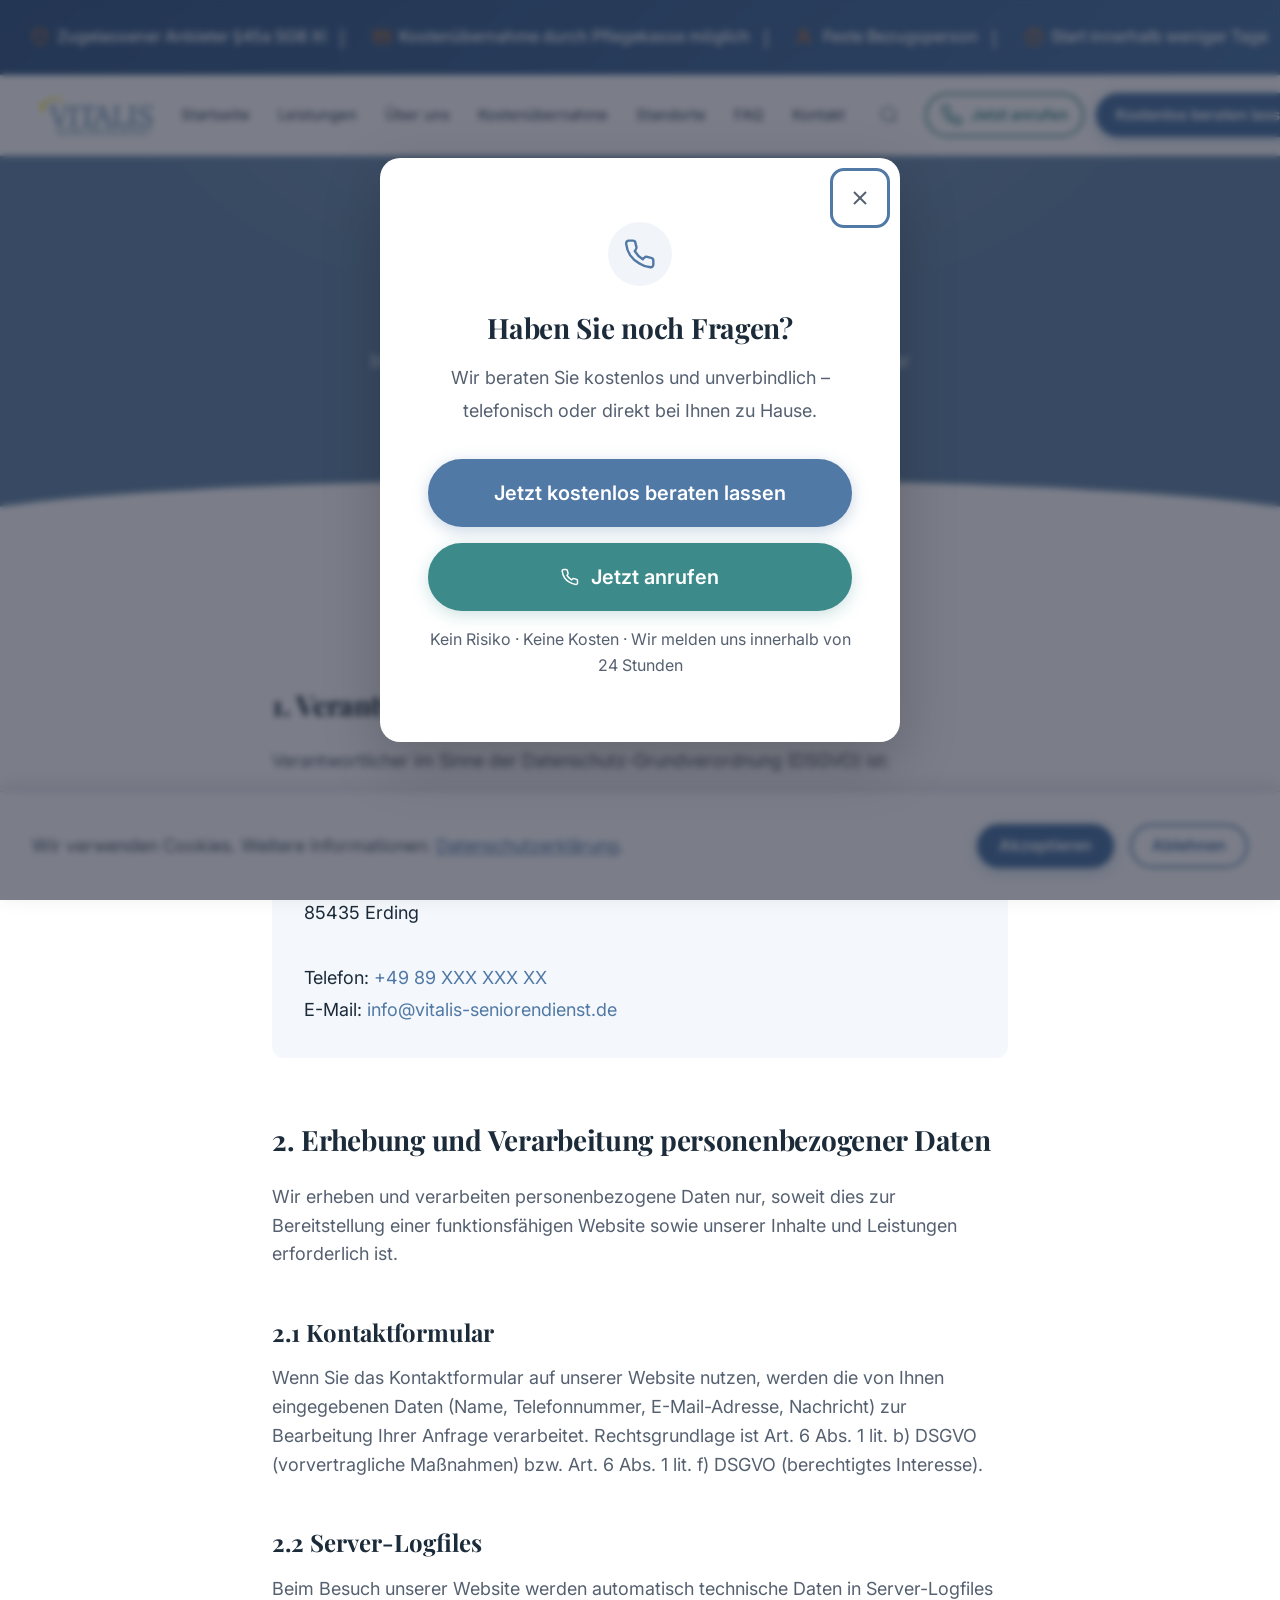
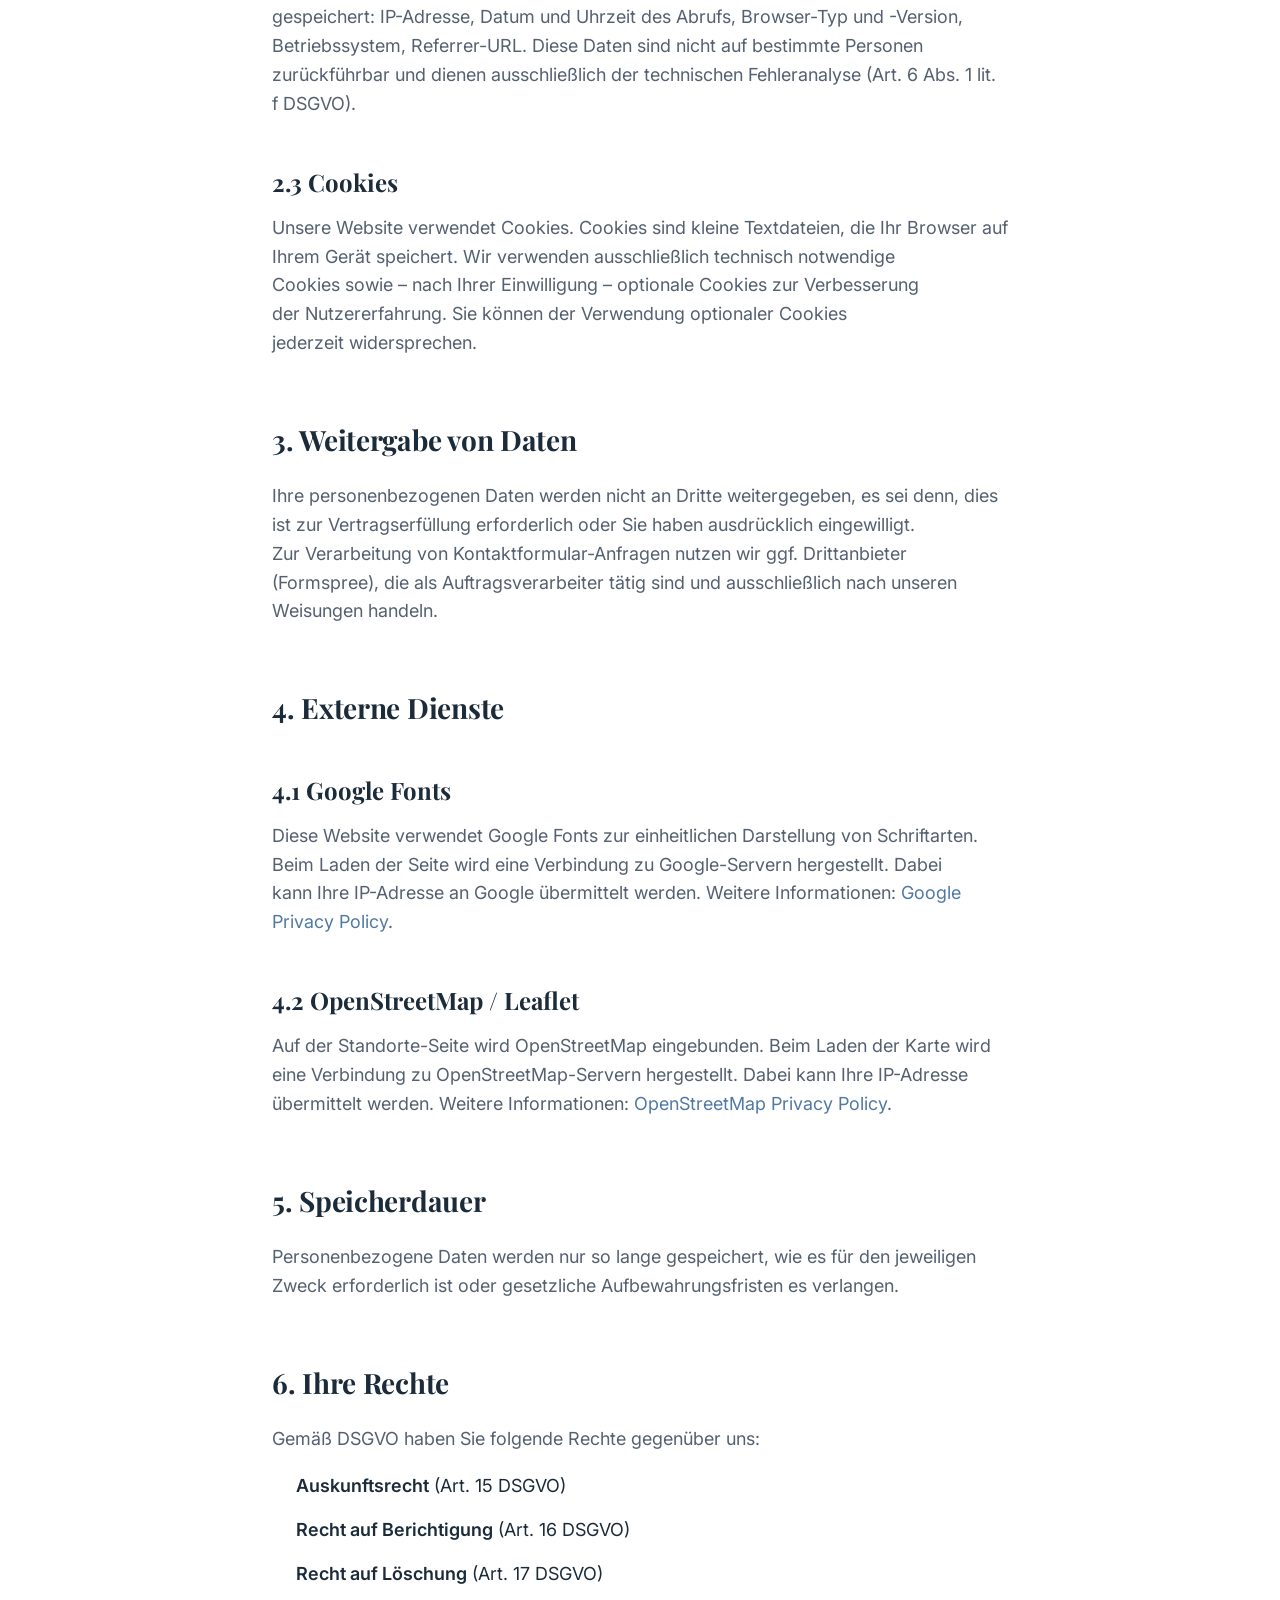
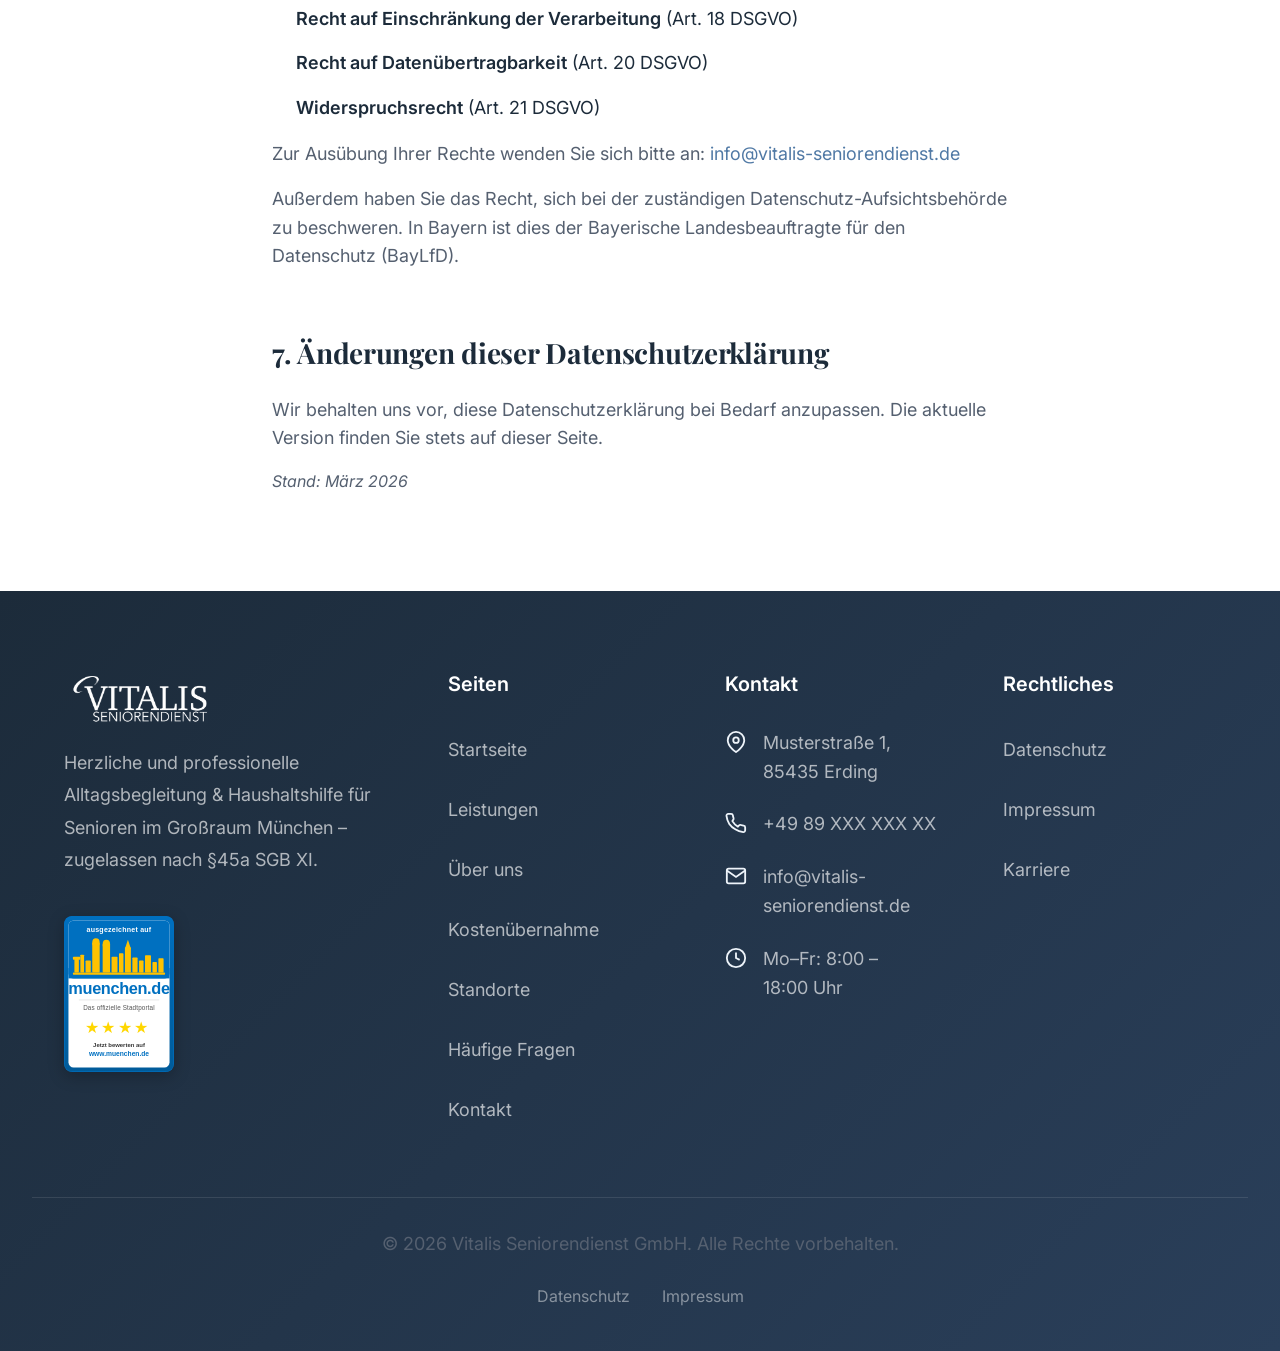
==== datenschutz.html @ e8773942 "Footer: muenchen.de Badge durch offizielles Design-Badge (SVG) ersetzt Co-Authored-By: Claude Sonnet" ====
<!DOCTYPE html>
<html lang="de">
<head>
  <meta charset="UTF-8" />
  <meta name="viewport" content="width=device-width, initial-scale=1.0" />
  <title>Datenschutzerklärung | Vitalis Seniorendienst GmbH</title>
  <meta name="description" content="Datenschutzerklärung der Vitalis Seniorendienst GmbH – Informationen zur Verarbeitung Ihrer personenbezogenen Daten gemäß DSGVO." />
  <meta name="robots" content="noindex, follow" />
  <link rel="preconnect" href="https://fonts.googleapis.com" />
  <link rel="preconnect" href="https://fonts.gstatic.com" crossorigin />
  <link href="https://fonts.googleapis.com/css2?family=Inter:wght@400;500;600;700&family=Playfair+Display:wght@600;700&display=swap" rel="stylesheet" />
  <link rel="stylesheet" href="css/main.css" />
  <link rel="stylesheet" href="css/components.css" />
  <link rel="stylesheet" href="css/responsive.css" />
</head>
<body>

<a href="#main-content" class="skip-link">Zum Inhalt springen</a>

<header class="site-header">
  <div class="trust-bar">
    <div class="trust-bar__inner container">
      <span class="trust-bar__item"><svg width="15" height="15" viewBox="0 0 24 24" fill="none" stroke="currentColor" stroke-width="2.5" aria-hidden="true"><path d="M12 22s8-4 8-10V5l-8-3-8 3v7c0 6 8 10 8 10z"/></svg> Zugelassener Anbieter §45a SGB XI</span>
      <span class="trust-bar__divider" aria-hidden="true">|</span>
      <span class="trust-bar__item"><svg width="15" height="15" viewBox="0 0 24 24" fill="none" stroke="currentColor" stroke-width="2.5" aria-hidden="true"><rect x="2" y="5" width="20" height="14" rx="2"/><line x1="2" y1="10" x2="22" y2="10"/></svg> Kostenübernahme durch Pflegekasse möglich</span>
      <span class="trust-bar__divider" aria-hidden="true">|</span>
      <span class="trust-bar__item"><svg width="15" height="15" viewBox="0 0 24 24" fill="none" stroke="currentColor" stroke-width="2.5" aria-hidden="true"><path d="M17 21v-2a4 4 0 0 0-4-4H5a4 4 0 0 0-4 4v2"/><circle cx="9" cy="7" r="4"/></svg> Feste Bezugsperson</span>
      <span class="trust-bar__divider" aria-hidden="true">|</span>
      <span class="trust-bar__item"><svg width="15" height="15" viewBox="0 0 24 24" fill="none" stroke="currentColor" stroke-width="2.5" aria-hidden="true"><circle cx="12" cy="12" r="10"/><polyline points="12 6 12 12 16 14"/></svg> Start innerhalb weniger Tage</span>
    </div>
  </div>
  <nav class="nav" role="navigation" aria-label="Hauptnavigation">
    <div class="nav__inner container">
      <a href="index.html" class="nav__logo" aria-label="Vitalis Seniorendienst – Startseite">
        <img src="images/vitalis-logo.avif" alt="Vitalis Seniorendienst" class="nav__logo-img" width="160" height="48" loading="eager">
      </a>
      <button class="nav__hamburger" aria-label="Menü öffnen" aria-expanded="false" aria-controls="nav-menu"><span></span><span></span><span></span></button>
      <ul class="nav__links" id="nav-menu" role="list">
        <li><a href="index.html" class="nav__link">Startseite</a></li>
        <li><a href="leistungen.html" class="nav__link">Leistungen</a></li>
        <li><a href="ueber-uns.html" class="nav__link">Über uns</a></li>
        <li><a href="kostenuebernahme.html" class="nav__link">Kostenübernahme</a></li>
        <li><a href="standorte.html" class="nav__link">Standorte</a></li>
        <li><a href="faq.html" class="nav__link">FAQ</a></li>
        <li><a href="kontakt.html" class="nav__link">Kontakt</a></li>
      </ul>
      <button class="nav__search-btn" id="searchOpen" aria-label="Suche öffnen" type="button">
        <svg width="20" height="20" viewBox="0 0 24 24" fill="none" stroke="currentColor" stroke-width="2" aria-hidden="true"><circle cx="11" cy="11" r="8"/><line x1="21" y1="21" x2="16.65" y2="16.65"/></svg>
      </button>
      <div class="nav__search-wrap" id="navSearchWrap">
        <div class="nav__search-bar">
          <svg width="18" height="18" viewBox="0 0 24 24" fill="none" stroke="currentColor" stroke-width="2" aria-hidden="true"><circle cx="11" cy="11" r="8"/><line x1="21" y1="21" x2="16.65" y2="16.65"/></svg>
          <input type="search" id="searchInput" class="nav__search-input" placeholder="Seite suchen…" autocomplete="off" spellcheck="false" aria-label="Suche" />
          <button class="nav__search-close" id="searchClose" aria-label="Suche schließen" type="button"><svg width="14" height="14" viewBox="0 0 24 24" fill="none" stroke="currentColor" stroke-width="2.5"><line x1="18" y1="6" x2="6" y2="18"/><line x1="6" y1="6" x2="18" y2="18"/></svg></button>
        </div>
        <div class="nav__search-dropdown" id="searchDropdown">
          <ul id="searchResults" class="nav__search-results" role="listbox"></ul>
          <p id="searchEmpty" class="nav__search-empty" hidden>Keine Ergebnisse gefunden.</p>
        </div>
      </div>
      <div class="nav__actions">
        <a href="tel:+4989XXXXXXXX" class="nav__phone"><svg width="18" height="18" viewBox="0 0 24 24" fill="none" stroke="currentColor" stroke-width="2" aria-hidden="true"><path d="M22 16.92v3a2 2 0 0 1-2.18 2 19.79 19.79 0 0 1-8.63-3.07A19.5 19.5 0 0 1 4.69 13a19.79 19.79 0 0 1-3.07-8.67A2 2 0 0 1 3.6 2h3a2 2 0 0 1 2 1.72c.127.96.361 1.903.7 2.81a2 2 0 0 1-.45 2.11L8.09 9.91a16 16 0 0 0 6 6l1.27-1.27a2 2 0 0 1 2.11-.45c.907.339 1.85.573 2.81.7A2 2 0 0 1 22 16.92z"/></svg> Jetzt anrufen</a>
        <a href="kontakt.html" class="btn btn-primary btn-nav">Kostenlos beraten lassen</a>
      </div>
    </div>
  </nav>
  <div class="nav-overlay" aria-hidden="true"></div>
</header>

<main id="main-content">
  <section class="page-header page-header--legal">
    <div class="container">
      <nav class="page-header__breadcrumb" aria-label="Brotkrumennavigation">
        <a href="index.html">Startseite</a> / Datenschutz
      </nav>
      <h1 class="page-header__title">Datenschutzerklärung</h1>
      <p>Informationen gemäß Art. 13 DSGVO zur Verarbeitung Ihrer personenbezogenen Daten.</p>
    </div>
  </section>

  <section class="section bg-white">
    <div class="container" style="max-width: 800px;">

      <div style="line-height: 1.8; font-size: var(--fs-base); color: var(--color-text);">

        <h2 style="font-size: var(--fs-2xl); margin: var(--spacing-3xl) 0 var(--spacing-lg);">1. Verantwortlicher</h2>
        <p>Verantwortlicher im Sinne der Datenschutz-Grundverordnung (DSGVO) ist:</p>
        <address style="font-style:normal; margin: var(--spacing-lg) 0; padding: var(--spacing-xl); background: var(--color-bg-light); border-radius: var(--radius-md);">
          <strong>Vitalis Seniorendienst GmbH</strong><br />
          Musterstraße 1<br />
          85435 Erding<br /><br />
          Telefon: <a href="tel:+4989XXXXXXXX">+49 89 XXX XXX XX</a><br />
          E-Mail: <a href="mailto:info@vitalis-seniorendienst.de">info@vitalis-seniorendienst.de</a>
        </address>

        <h2 style="font-size: var(--fs-2xl); margin: var(--spacing-3xl) 0 var(--spacing-lg);">2. Erhebung und Verarbeitung personenbezogener Daten</h2>
        <p>Wir erheben und verarbeiten personenbezogene Daten nur, soweit dies zur Bereitstellung einer funktionsfähigen Website sowie unserer Inhalte und Leistungen erforderlich ist.</p>

        <h3 style="font-size: var(--fs-xl); margin: var(--spacing-2xl) 0 var(--spacing-md);">2.1 Kontaktformular</h3>
        <p>Wenn Sie das Kontaktformular auf unserer Website nutzen, werden die von Ihnen eingegebenen Daten (Name, Telefonnummer, E-Mail-Adresse, Nachricht) zur Bearbeitung Ihrer Anfrage verarbeitet. Rechtsgrundlage ist Art. 6 Abs. 1 lit. b) DSGVO (vorvertragliche Maßnahmen) bzw. Art. 6 Abs. 1 lit. f) DSGVO (berechtigtes Interesse).</p>

        <h3 style="font-size: var(--fs-xl); margin: var(--spacing-2xl) 0 var(--spacing-md);">2.2 Server-Logfiles</h3>
        <p>Beim Besuch unserer Website werden automatisch technische Daten in Server-Logfiles gespeichert: IP-Adresse, Datum und Uhrzeit des Abrufs, Browser-Typ und -Version, Betriebssystem, Referrer-URL. Diese Daten sind nicht auf bestimmte Personen zurückführbar und dienen ausschließlich der technischen Fehleranalyse (Art. 6 Abs. 1 lit. f DSGVO).</p>

        <h3 style="font-size: var(--fs-xl); margin: var(--spacing-2xl) 0 var(--spacing-md);">2.3 Cookies</h3>
        <p>Unsere Website verwendet Cookies. Cookies sind kleine Textdateien, die Ihr Browser auf Ihrem Gerät speichert. Wir verwenden ausschließlich technisch notwendige Cookies sowie – nach Ihrer Einwilligung – optionale Cookies zur Verbesserung der Nutzererfahrung. Sie können der Verwendung optionaler Cookies jederzeit widersprechen.</p>

        <h2 style="font-size: var(--fs-2xl); margin: var(--spacing-3xl) 0 var(--spacing-lg);">3. Weitergabe von Daten</h2>
        <p>Ihre personenbezogenen Daten werden nicht an Dritte weitergegeben, es sei denn, dies ist zur Vertragserfüllung erforderlich oder Sie haben ausdrücklich eingewilligt. Zur Verarbeitung von Kontaktformular-Anfragen nutzen wir ggf. Drittanbieter (Formspree), die als Auftragsverarbeiter tätig sind und ausschließlich nach unseren Weisungen handeln.</p>

        <h2 style="font-size: var(--fs-2xl); margin: var(--spacing-3xl) 0 var(--spacing-lg);">4. Externe Dienste</h2>

        <h3 style="font-size: var(--fs-xl); margin: var(--spacing-2xl) 0 var(--spacing-md);">4.1 Google Fonts</h3>
        <p>Diese Website verwendet Google Fonts zur einheitlichen Darstellung von Schriftarten. Beim Laden der Seite wird eine Verbindung zu Google-Servern hergestellt. Dabei kann Ihre IP-Adresse an Google übermittelt werden. Weitere Informationen: <a href="https://policies.google.com/privacy" target="_blank" rel="noopener noreferrer">Google Privacy Policy</a>.</p>

        <h3 style="font-size: var(--fs-xl); margin: var(--spacing-2xl) 0 var(--spacing-md);">4.2 OpenStreetMap / Leaflet</h3>
        <p>Auf der Standorte-Seite wird OpenStreetMap eingebunden. Beim Laden der Karte wird eine Verbindung zu OpenStreetMap-Servern hergestellt. Dabei kann Ihre IP-Adresse übermittelt werden. Weitere Informationen: <a href="https://wiki.osmfoundation.org/wiki/Privacy_Policy" target="_blank" rel="noopener noreferrer">OpenStreetMap Privacy Policy</a>.</p>

        <h2 style="font-size: var(--fs-2xl); margin: var(--spacing-3xl) 0 var(--spacing-lg);">5. Speicherdauer</h2>
        <p>Personenbezogene Daten werden nur so lange gespeichert, wie es für den jeweiligen Zweck erforderlich ist oder gesetzliche Aufbewahrungsfristen es verlangen.</p>

        <h2 style="font-size: var(--fs-2xl); margin: var(--spacing-3xl) 0 var(--spacing-lg);">6. Ihre Rechte</h2>
        <p>Gemäß DSGVO haben Sie folgende Rechte gegenüber uns:</p>
        <ul style="padding-left: 1.5rem; margin: var(--spacing-md) 0;">
          <li style="margin-bottom: 0.75rem;"><strong>Auskunftsrecht</strong> (Art. 15 DSGVO)</li>
          <li style="margin-bottom: 0.75rem;"><strong>Recht auf Berichtigung</strong> (Art. 16 DSGVO)</li>
          <li style="margin-bottom: 0.75rem;"><strong>Recht auf Löschung</strong> (Art. 17 DSGVO)</li>
          <li style="margin-bottom: 0.75rem;"><strong>Recht auf Einschränkung der Verarbeitung</strong> (Art. 18 DSGVO)</li>
          <li style="margin-bottom: 0.75rem;"><strong>Recht auf Datenübertragbarkeit</strong> (Art. 20 DSGVO)</li>
          <li style="margin-bottom: 0.75rem;"><strong>Widerspruchsrecht</strong> (Art. 21 DSGVO)</li>
        </ul>
        <p>Zur Ausübung Ihrer Rechte wenden Sie sich bitte an: <a href="mailto:info@vitalis-seniorendienst.de">info@vitalis-seniorendienst.de</a></p>
        <p style="margin-top: var(--spacing-md);">Außerdem haben Sie das Recht, sich bei der zuständigen Datenschutz-Aufsichtsbehörde zu beschweren. In Bayern ist dies der Bayerische Landesbeauftragte für den Datenschutz (BayLfD).</p>

        <h2 style="font-size: var(--fs-2xl); margin: var(--spacing-3xl) 0 var(--spacing-lg);">7. Änderungen dieser Datenschutzerklärung</h2>
        <p>Wir behalten uns vor, diese Datenschutzerklärung bei Bedarf anzupassen. Die aktuelle Version finden Sie stets auf dieser Seite.</p>
        <p style="margin-top: var(--spacing-md); color: var(--color-text-muted); font-size: var(--fs-sm);"><em>Stand: März 2026</em></p>

      </div>

    </div>
  </section>
</main>

<footer class="footer">
  <div class="container">
    <div class="footer__grid">
      <div class="footer__brand">
        <a href="index.html" class="footer__logo" aria-label="Vitalis Seniorendienst – Startseite"><img src="images/vitalis-logo.avif" alt="Vitalis Seniorendienst" class="footer__logo-img" width="140" height="42" loading="lazy"></a>
        <p class="footer__brand-text">Herzliche und professionelle Alltagsbegleitung &amp; Haushaltshilfe für Senioren im Großraum München – zugelassen nach §45a SGB XI.</p>
        <a href="https://branchenbuch.portal.muenchen.de/mhp/1379552/#bewertungen" target="_blank" rel="noopener" class="footer__muenchen-badge" aria-label="Ausgezeichnet auf muenchen.de – Das offizielle Stadtportal">
          <img src="images/muenchen-badge.svg" alt="Ausgezeichnet auf muenchen.de – Das offizielle Stadtportal" class="footer__muenchen-badge-img" width="120" height="171" loading="lazy">
        </a>
      </div>
      <div>
        <h3 class="footer__heading">Seiten</h3>
        <ul class="footer__links"><li><a href="index.html" class="footer__link">Startseite</a></li><li><a href="leistungen.html" class="footer__link">Leistungen</a></li><li><a href="ueber-uns.html" class="footer__link">Über uns</a></li><li><a href="kostenuebernahme.html" class="footer__link">Kostenübernahme</a></li><li><a href="standorte.html" class="footer__link">Standorte</a></li><li><a href="faq.html" class="footer__link">Häufige Fragen</a></li><li><a href="kontakt.html" class="footer__link">Kontakt</a></li></ul>
      </div>
      <div>
        <h3 class="footer__heading">Kontakt</h3>
        <address style="font-style:normal;"><p class="footer__contact-item"><svg width="16" height="16" viewBox="0 0 24 24" fill="none" stroke="currentColor" stroke-width="2" aria-hidden="true"><path d="M21 10c0 7-9 13-9 13s-9-6-9-13a9 9 0 0 1 18 0z"/><circle cx="12" cy="10" r="3"/></svg> Musterstraße 1, 85435 Erding</p><p class="footer__contact-item"><svg width="16" height="16" viewBox="0 0 24 24" fill="none" stroke="currentColor" stroke-width="2" aria-hidden="true"><path d="M22 16.92v3a2 2 0 0 1-2.18 2 19.79 19.79 0 0 1-8.63-3.07A19.5 19.5 0 0 1 4.69 13a19.79 19.79 0 0 1-3.07-8.67A2 2 0 0 1 3.6 2h3a2 2 0 0 1 2 1.72c.127.96.361 1.903.7 2.81a2 2 0 0 1-.45 2.11L8.09 9.91a16 16 0 0 0 6 6l1.27-1.27a2 2 0 0 1 2.11-.45c.907.339 1.85.573 2.81.7A2 2 0 0 1 22 16.92z"/></svg> <a href="tel:+4989XXXXXXXX">+49 89 XXX XXX XX</a></p><p class="footer__contact-item"><svg width="16" height="16" viewBox="0 0 24 24" fill="none" stroke="currentColor" stroke-width="2" aria-hidden="true"><path d="M4 4h16c1.1 0 2 .9 2 2v12c0 1.1-.9 2-2 2H4c-1.1 0-2-.9-2-2V6c0-1.1.9-2 2-2z"/><polyline points="22,6 12,13 2,6"/></svg> <a href="mailto:info@vitalis-seniorendienst.de">info@vitalis-seniorendienst.de</a></p><p class="footer__contact-item"><svg width="16" height="16" viewBox="0 0 24 24" fill="none" stroke="currentColor" stroke-width="2" aria-hidden="true"><circle cx="12" cy="12" r="10"/><polyline points="12 6 12 12 16 14"/></svg> Mo–Fr: 8:00 – 18:00 Uhr</p></address>
      </div>
      <div>
        <h3 class="footer__heading">Rechtliches</h3>
        <ul class="footer__links"><li><a href="datenschutz.html" class="footer__link">Datenschutz</a></li><li><a href="impressum.html" class="footer__link">Impressum</a></li><li><a href="karriere.html" class="footer__link">Karriere</a></li></ul>
      </div>
    </div>
    <div class="footer__bottom"><div class="footer__bottom-inner"><p>&copy; <span id="year"></span> Vitalis Seniorendienst GmbH. Alle Rechte vorbehalten.</p><div class="footer__bottom-links"><a href="datenschutz.html">Datenschutz</a><a href="impressum.html">Impressum</a></div></div></div>
  </div>
</footer>

<div id="cookie-banner" class="cookie-banner" role="dialog" aria-label="Cookie-Hinweis">
  <div class="cookie-banner__inner">
    <p class="cookie-banner__text">Wir verwenden Cookies. Weitere Informationen: <a href="datenschutz.html">Datenschutzerklärung</a>.</p>
    <div class="cookie-banner__actions">
      <button id="cookie-accept" class="btn btn-primary btn-sm">Akzeptieren</button>
      <button id="cookie-decline" class="btn btn-secondary btn-sm">Ablehnen</button>
    </div>
  </div>
</div>

<a href="tel:+4989XXXXXXXX" class="floating-phone-btn" aria-label="Jetzt anrufen"><svg width="26" height="26" viewBox="0 0 24 24" fill="none" stroke="currentColor" stroke-width="2" aria-hidden="true"><path d="M22 16.92v3a2 2 0 0 1-2.18 2 19.79 19.79 0 0 1-8.63-3.07A19.5 19.5 0 0 1 4.69 13a19.79 19.79 0 0 1-3.07-8.67A2 2 0 0 1 3.6 2h3a2 2 0 0 1 2 1.72c.127.96.361 1.903.7 2.81a2 2 0 0 1-.45 2.11L8.09 9.91a16 16 0 0 0 6 6l1.27-1.27a2 2 0 0 1 2.11-.45c.907.339 1.85.573 2.81.7A2 2 0 0 1 22 16.92z"/></svg></a>


<!-- ══ ENGAGEMENT BANNER ════════════════════════════════ -->
<div id="engagement-banner" class="engagement-banner" role="dialog" aria-modal="true" aria-label="Beratungsangebot" aria-hidden="true">
  <div class="engagement-banner__overlay" aria-hidden="true"></div>
  <div class="engagement-banner__box">
    <button class="engagement-banner__close" aria-label="Schließen" onclick="closeEngagementBanner()">
      <svg width="24" height="24" viewBox="0 0 24 24" fill="none" stroke="currentColor" stroke-width="2" aria-hidden="true"><line x1="18" y1="6" x2="6" y2="18"/><line x1="6" y1="6" x2="18" y2="18"/></svg>
    </button>
    <div class="engagement-banner__icon" aria-hidden="true">
      <svg width="32" height="32" viewBox="0 0 24 24" fill="none" stroke="currentColor" stroke-width="1.8"><path d="M22 16.92v3a2 2 0 0 1-2.18 2 19.79 19.79 0 0 1-8.63-3.07A19.5 19.5 0 0 1 4.69 13a19.79 19.79 0 0 1-3.07-8.67A2 2 0 0 1 3.6 2h3a2 2 0 0 1 2 1.72c.127.96.361 1.903.7 2.81a2 2 0 0 1-.45 2.11L8.09 9.91a16 16 0 0 0 6 6l1.27-1.27a2 2 0 0 1 2.11-.45c.907.339 1.85.573 2.81.7A2 2 0 0 1 22 16.92z"/></svg>
    </div>
    <h2 class="engagement-banner__title">Haben Sie noch Fragen?</h2>
    <p class="engagement-banner__text">Wir beraten Sie kostenlos und unverbindlich – telefonisch oder direkt bei Ihnen zu Hause.</p>
    <div class="engagement-banner__actions">
      <a href="kontakt.html" class="btn btn-primary btn-lg">Jetzt kostenlos beraten lassen</a>
      <a href="tel:+4989XXXXXXXX" class="btn btn-phone btn-lg"><svg width="18" height="18" viewBox="0 0 24 24" fill="none" stroke="currentColor" stroke-width="2" aria-hidden="true"><path d="M22 16.92v3a2 2 0 0 1-2.18 2 19.79 19.79 0 0 1-8.63-3.07A19.5 19.5 0 0 1 4.69 13a19.79 19.79 0 0 1-3.07-8.67A2 2 0 0 1 3.6 2h3a2 2 0 0 1 2 1.72c.127.96.361 1.903.7 2.81a2 2 0 0 1-.45 2.11L8.09 9.91a16 16 0 0 0 6 6l1.27-1.27a2 2 0 0 1 2.11-.45c.907.339 1.85.573 2.81.7A2 2 0 0 1 22 16.92z"/></svg> Jetzt anrufen</a>
    </div>
    <p class="engagement-banner__note">Kein Risiko · Keine Kosten · Wir melden uns innerhalb von 24 Stunden</p>
  </div>
</div>

<script>document.getElementById('year').textContent = new Date().getFullYear();</script>
<script src="js/main.js"></script>
<script src="js/animations.js"></script>
</body>
</html>
---- css/main.css ----
/* ========================================
   VITALIS SENIORENDIENST - MAIN CSS
   Design System, Reset, Typografie, Layout
   ======================================== */

/* --- CSS Custom Properties --- */
:root {
  --color-primary: #5079A5;
  --color-primary-dark: #3D6089;
  --color-primary-darker: #2A4163;
  --color-primary-light: #EEF4FA;
  --color-primary-bg: rgba(80, 121, 165, 0.08);
  --color-secondary: #3D8A8A;
  --color-secondary-dark: #2E6B6B;
  --color-secondary-light: #5AABAB;
  --color-secondary-bg: rgba(61, 138, 138, 0.08);
  --color-bg-light: #F4F7FB;
  --color-bg-white: #ffffff;
  --color-bg-cream: #F5F1EB;
  --color-bg-warm: #FAF8F5;
  --color-bg-section: #F4F7FB;
  --color-text: #1C2B3A;
  --color-text-muted: #556070;
  --color-text-light: #7A8A9A;
  --color-white: #ffffff;
  --color-amber: #C97B3A;
  --color-amber-dark: #A85E1F;
  --color-accent: #C97B3A;
  --color-accent-dark: #A85E1F;
  --color-danger: #d4534a;
  --color-success: #2E7D5E;
  --color-border: #CDD8E8;
  --color-border-dark: #B0C0D4;

  --font-body: 'Inter', -apple-system, BlinkMacSystemFont, 'Segoe UI', Roboto, sans-serif;
  --font-heading: 'Playfair Display', Georgia, 'Times New Roman', serif;

  --fs-xs: 0.875rem;
  --fs-sm: 1rem;
  --fs-base: 1.125rem;
  --fs-lg: 1.25rem;
  --fs-xl: 1.5rem;
  --fs-2xl: 1.75rem;
  --fs-3xl: 2rem;
  --fs-4xl: 2.5rem;
  --fs-5xl: 3rem;
  --fs-hero: 3.5rem;

  --fw-regular: 400;
  --fw-medium: 500;
  --fw-semibold: 600;
  --fw-bold: 700;

  --lh-tight: 1.3;
  --lh-normal: 1.6;
  --lh-relaxed: 1.8;

  --spacing-xs: 0.5rem;
  --spacing-sm: 0.75rem;
  --spacing-md: 1rem;
  --spacing-lg: 1.5rem;
  --spacing-xl: 2rem;
  --spacing-2xl: 3rem;
  --spacing-3xl: 4rem;
  --spacing-4xl: 5rem;
  --spacing-5xl: 6rem;
  --spacing-section: 6rem;

  --radius-sm: 8px;
  --radius-md: 12px;
  --radius-lg: 16px;
  --radius-xl: 20px;
  --radius-pill: 50px;
  --radius-circle: 50%;

  --shadow-sm: 0 1px 3px rgba(45, 41, 38, 0.05), 0 1px 2px rgba(45, 41, 38, 0.03);
  --shadow-md: 0 4px 12px rgba(45, 41, 38, 0.06), 0 2px 4px rgba(45, 41, 38, 0.03);
  --shadow-lg: 0 8px 30px rgba(45, 41, 38, 0.07), 0 4px 8px rgba(45, 41, 38, 0.03);
  --shadow-xl: 0 16px 48px rgba(45, 41, 38, 0.09), 0 8px 16px rgba(45, 41, 38, 0.04);
  --shadow-primary: 0 4px 16px rgba(80, 121, 165, 0.3);
  --shadow-secondary: 0 4px 16px rgba(61, 138, 138, 0.25);
  --shadow-warm: 0 4px 20px rgba(244, 162, 97, 0.15);

  --transition-fast: 0.15s ease;
  --transition-base: 0.3s ease;
  --transition-slow: 0.5s ease;

  --container-max: 1280px;
  --container-narrow: 960px;
  --container-wide: 1440px;
  --container-padding: 1.5rem;

  --nav-height: 80px;
  --trust-bar-height: 48px;

  --z-base: 1;
  --z-dropdown: 10;
  --z-sticky: 20;
  --z-overlay: 30;
  --z-nav: 40;
  --z-mobile-menu: 50;
  --z-modal: 60;
  --z-cookie: 70;
  --z-skip: 100;
}

/* --- CSS Reset / Normalize --- */
*,
*::before,
*::after {
  margin: 0;
  padding: 0;
  box-sizing: border-box;
}

html {
  font-size: 100%;
  scroll-behavior: smooth;
  -webkit-text-size-adjust: 100%;
  text-size-adjust: 100%;
  scroll-padding-top: calc(var(--nav-height) + var(--trust-bar-height) + 1rem);
}

body {
  font-family: var(--font-body);
  font-size: var(--fs-base);
  font-weight: var(--fw-regular);
  line-height: var(--lh-normal);
  color: var(--color-text);
  background-color: var(--color-bg-white);
  -webkit-font-smoothing: antialiased;
  -moz-osx-font-smoothing: grayscale;
  overflow-x: hidden;
  min-height: 100vh;
}

img,
picture,
video,
canvas,
svg {
  display: block;
  max-width: 100%;
  height: auto;
}

input,
button,
textarea,
select {
  font: inherit;
  color: inherit;
}

button {
  cursor: pointer;
  border: none;
  background: none;
}

a {
  color: var(--color-primary);
  text-decoration: none;
  transition: color var(--transition-fast);
}

a:hover {
  color: var(--color-primary-dark);
}

ul,
ol {
  list-style: none;
}

table {
  border-collapse: collapse;
  border-spacing: 0;
}

fieldset {
  border: none;
}

h1, h2, h3, h4, h5, h6 {
  font-family: var(--font-heading);
  font-weight: var(--fw-bold);
  line-height: var(--lh-tight);
  color: var(--color-text);
  text-wrap: balance;
}

p {
  text-wrap: pretty;
}

/* --- Typografie-System --- */
h1 {
  font-size: var(--fs-hero);
  letter-spacing: -0.02em;
}

h2 {
  font-size: var(--fs-4xl);
  letter-spacing: -0.01em;
}

h3 {
  font-size: var(--fs-2xl);
}

h4 {
  font-size: var(--fs-xl);
}

h5 {
  font-size: var(--fs-lg);
}

h6 {
  font-size: var(--fs-base);
  font-weight: var(--fw-semibold);
}

p {
  font-size: var(--fs-base);
  line-height: var(--lh-normal);
  color: var(--color-text-muted);
}

.text-large {
  font-size: var(--fs-lg);
  line-height: var(--lh-relaxed);
}

.text-small {
  font-size: var(--fs-sm);
}

.text-muted {
  color: var(--color-text-muted);
}

.text-light {
  color: var(--color-text-light);
}

.text-white {
  color: var(--color-white);
}

.text-primary {
  color: var(--color-primary);
}

.text-secondary {
  color: var(--color-secondary);
}

.text-center {
  text-align: center;
}

.text-left {
  text-align: left;
}

.text-right {
  text-align: right;
}

.font-heading {
  font-family: var(--font-heading);
}

.font-body {
  font-family: var(--font-body);
}

.fw-medium {
  font-weight: var(--fw-medium);
}

.fw-semibold {
  font-weight: var(--fw-semibold);
}

.fw-bold {
  font-weight: var(--fw-bold);
}

strong, b {
  font-weight: var(--fw-semibold);
}

/* --- Layout-Klassen --- */
.container {
  width: 100%;
  max-width: var(--container-max);
  margin-left: auto;
  margin-right: auto;
  padding-left: var(--container-padding);
  padding-right: var(--container-padding);
}

.container-narrow {
  max-width: var(--container-narrow);
  margin-left: auto;
  margin-right: auto;
  padding-left: var(--container-padding);
  padding-right: var(--container-padding);
}

.container-wide {
  max-width: var(--container-wide);
  margin-left: auto;
  margin-right: auto;
  padding-left: var(--container-padding);
  padding-right: var(--container-padding);
}

.section {
  padding-top: var(--spacing-section);
  padding-bottom: var(--spacing-section);
}

.section-sm {
  padding-top: var(--spacing-3xl);
  padding-bottom: var(--spacing-3xl);
}

.section-bg {
  background: var(--color-bg-light);
}

.section-cream {
  background-color: var(--color-bg-cream);
}

.section-white {
  background-color: var(--color-bg-white);
}

/* --- Background Utility Classes --- */
.bg-white {
  background: #ffffff;
}

.bg-section {
  background: #F4F7FB;
}

.bg-cream {
  background: #F5F1EB;
}

.bg-primary-light {
  background: #EEF4FA;
}

/* --- Grid --- */
.grid {
  display: grid;
  gap: var(--spacing-xl);
}

.grid-2 {
  grid-template-columns: repeat(2, 1fr);
}

.grid-3 {
  grid-template-columns: repeat(3, 1fr);
}

.grid-4 {
  grid-template-columns: repeat(4, 1fr);
}

.grid-auto {
  grid-template-columns: repeat(auto-fit, minmax(300px, 1fr));
}

/* --- Flex Utilities --- */
.flex {
  display: flex;
}

.flex-col {
  flex-direction: column;
}

.flex-wrap {
  flex-wrap: wrap;
}

.flex-center {
  display: flex;
  align-items: center;
  justify-content: center;
}

.flex-between {
  display: flex;
  align-items: center;
  justify-content: space-between;
}

.flex-start {
  display: flex;
  align-items: flex-start;
}

.items-center {
  align-items: center;
}

.items-start {
  align-items: flex-start;
}

.items-end {
  align-items: flex-end;
}

.justify-center {
  justify-content: center;
}

.justify-between {
  justify-content: space-between;
}

.justify-end {
  justify-content: flex-end;
}

.gap-xs {
  gap: var(--spacing-xs);
}

.gap-sm {
  gap: var(--spacing-sm);
}

.gap-md {
  gap: var(--spacing-md);
}

.gap-lg {
  gap: var(--spacing-lg);
}

.gap-xl {
  gap: var(--spacing-xl);
}

.gap-2xl {
  gap: var(--spacing-2xl);
}

.gap-3xl {
  gap: var(--spacing-3xl);
}

/* --- Spacing Utilities --- */
.mt-sm { margin-top: var(--spacing-sm); }
.mt-md { margin-top: var(--spacing-md); }
.mt-lg { margin-top: var(--spacing-lg); }
.mt-xl { margin-top: var(--spacing-xl); }
.mt-2xl { margin-top: var(--spacing-2xl); }
.mt-3xl { margin-top: var(--spacing-3xl); }

.mb-sm { margin-bottom: var(--spacing-sm); }
.mb-md { margin-bottom: var(--spacing-md); }
.mb-lg { margin-bottom: var(--spacing-lg); }
.mb-xl { margin-bottom: var(--spacing-xl); }
.mb-2xl { margin-bottom: var(--spacing-2xl); }
.mb-3xl { margin-bottom: var(--spacing-3xl); }

/* --- Accessibility Styles --- */
.skip-link {
  position: fixed;
  top: -100%;
  left: var(--spacing-md);
  z-index: var(--z-skip);
  padding: var(--spacing-md) var(--spacing-xl);
  background-color: var(--color-primary);
  color: var(--color-white);
  font-size: var(--fs-base);
  font-weight: var(--fw-semibold);
  border-radius: 0 0 var(--radius-md) var(--radius-md);
  transition: top var(--transition-base);
}

.skip-link:focus {
  top: 0;
  outline: none;
  color: var(--color-white);
}

*:focus-visible {
  outline: 3px solid var(--color-primary);
  outline-offset: 3px;
  border-radius: var(--radius-sm);
}

.sr-only {
  position: absolute;
  width: 1px;
  height: 1px;
  padding: 0;
  margin: -1px;
  overflow: hidden;
  clip: rect(0, 0, 0, 0);
  white-space: nowrap;
  border-width: 0;
}

@media (prefers-reduced-motion: reduce) {
  *,
  *::before,
  *::after {
    animation-duration: 0.01ms !important;
    animation-iteration-count: 1 !important;
    transition-duration: 0.01ms !important;
    scroll-behavior: auto !important;
  }
}

/* --- Selection --- */
::selection {
  background-color: var(--color-primary);
  color: var(--color-white);
}

/* --- Scrollbar --- */
::-webkit-scrollbar {
  width: 8px;
}

::-webkit-scrollbar-track {
  background: var(--color-bg-light);
}

::-webkit-scrollbar-thumb {
  background: var(--color-border-dark);
  border-radius: var(--radius-pill);
}

::-webkit-scrollbar-thumb:hover {
  background: var(--color-text-light);
}

/* --- Cookie Banner --- */
.cookie-banner {
  position: fixed;
  bottom: 0;
  left: 0;
  right: 0;
  z-index: var(--z-cookie);
  background-color: var(--color-white);
  border-top: 1px solid var(--color-border);
  box-shadow: 0 -4px 20px rgba(0, 0, 0, 0.1);
  padding: var(--spacing-xl) 0;
  transform: translateY(100%);
  transition: transform var(--transition-base);
}

.cookie-banner.is-visible {
  transform: translateY(0);
}

.cookie-banner__inner {
  display: flex;
  align-items: center;
  justify-content: space-between;
  gap: var(--spacing-xl);
  max-width: var(--container-max);
  margin: 0 auto;
  padding: 0 var(--container-padding);
}

.cookie-banner__text {
  font-size: var(--fs-base);
  color: var(--color-text-muted);
  line-height: var(--lh-normal);
  flex: 1;
}

.cookie-banner__text a {
  color: var(--color-primary);
  text-decoration: underline;
  text-underline-offset: 2px;
}

.cookie-banner__actions {
  display: flex;
  gap: var(--spacing-md);
  flex-shrink: 0;
}

/* --- Utilities --- */
.visually-hidden {
  position: absolute;
  width: 1px;
  height: 1px;
  padding: 0;
  margin: -1px;
  overflow: hidden;
  clip: rect(0, 0, 0, 0);
  white-space: nowrap;
  border-width: 0;
}

.w-full {
  width: 100%;
}

.h-full {
  height: 100%;
}

.relative {
  position: relative;
}

.overflow-hidden {
  overflow: hidden;
}

.mx-auto {
  margin-left: auto;
  margin-right: auto;
}

.block {
  display: block;
}

.inline-block {
  display: inline-block;
}

.rounded-md {
  border-radius: var(--radius-md);
}

.rounded-lg {
  border-radius: var(--radius-lg);
}

.rounded-pill {
  border-radius: var(--radius-pill);
}

/* --- Animate on Scroll Base --- */
.fade-in {
  opacity: 0;
  transform: translateY(24px);
  transition: opacity 0.6s ease, transform 0.6s ease;
}

.fade-in.is-visible {
  opacity: 1;
  transform: translateY(0);
}

.fade-in-left {
  opacity: 0;
  transform: translateX(-24px);
  transition: opacity 0.6s ease, transform 0.6s ease;
}

.fade-in-left.is-visible {
  opacity: 1;
  transform: translateX(0);
}

.fade-in-right {
  opacity: 0;
  transform: translateX(24px);
  transition: opacity 0.6s ease, transform 0.6s ease;
}

.fade-in-right.is-visible {
  opacity: 1;
  transform: translateX(0);
}

.scale-in {
  opacity: 0;
  transform: scale(0.95);
  transition: opacity 0.6s ease, transform 0.6s ease;
}

.scale-in.is-visible {
  opacity: 1;
  transform: scale(1);
}
---- css/components.css ----
/* ========================================
   VITALIS SENIORENDIENST - COMPONENTS CSS
   Alle wiederverwendbaren Komponenten
   ======================================== */

/* --- Buttons --- */
.btn {
  display: inline-flex;
  align-items: center;
  justify-content: center;
  gap: var(--spacing-sm);
  padding: 16px 32px;
  font-family: var(--font-body);
  font-size: var(--fs-base);
  font-weight: var(--fw-semibold);
  line-height: 1.2;
  text-align: center;
  text-decoration: none;
  border: 2px solid transparent;
  border-radius: var(--radius-pill);
  cursor: pointer;
  transition: all var(--transition-base);
  min-height: 48px;
  min-width: 48px;
  touch-action: manipulation;
  -webkit-tap-highlight-color: transparent;
  white-space: nowrap;
}

.btn-primary {
  background: var(--color-primary);
  color: var(--color-white);
  border-color: var(--color-primary);
  box-shadow: var(--shadow-primary);
}

.btn-primary:hover,
.btn-primary:focus-visible {
  background: var(--color-primary-dark);
  border-color: var(--color-primary-dark);
  color: var(--color-white);
  box-shadow: 0 4px 20px rgba(80, 121, 165, 0.35);
  transform: translateY(-2px) scale(1.02);
}

.btn-primary:active {
  transform: translateY(0);
  box-shadow: var(--shadow-primary);
}

.btn-secondary {
  background-color: transparent;
  color: var(--color-primary);
  border-color: var(--color-primary);
}

.btn-secondary:hover,
.btn-secondary:focus-visible {
  background-color: var(--color-primary);
  color: var(--color-white);
  transform: translateY(-2px) scale(1.02);
}

.btn-secondary:active {
  transform: translateY(0);
}

.btn-phone {
  background-color: var(--color-secondary);
  color: var(--color-white);
  border-color: var(--color-secondary);
  box-shadow: var(--shadow-secondary);
}

.btn-phone:hover,
.btn-phone:focus-visible {
  background-color: var(--color-secondary-dark);
  border-color: var(--color-secondary-dark);
  color: var(--color-white);
  box-shadow: 0 6px 24px rgba(61, 138, 138, 0.35);
  transform: translateY(-2px) scale(1.02);
}

.btn-phone:active {
  transform: translateY(0);
}

.btn-white {
  background-color: var(--color-white);
  color: var(--color-primary);
  border-color: var(--color-white);
}

.btn-white:hover,
.btn-white:focus-visible {
  background-color: var(--color-bg-light);
  color: var(--color-primary-dark);
  transform: translateY(-2px);
}

.btn-sm {
  padding: 10px 20px;
  font-size: var(--fs-sm);
  min-height: 44px;
}

.btn-lg {
  padding: 20px 40px;
  font-size: var(--fs-lg);
}

.btn-nav {
  padding: 10px 18px;
  font-size: 0.9375rem;
  min-height: 44px;
  white-space: nowrap;
}

.btn-icon {
  width: 24px;
  height: 24px;
  flex-shrink: 0;
}

/* --- Navigation --- */
.nav {
  position: sticky;
  top: 0;
  left: 0;
  right: 0;
  z-index: var(--z-nav);
  background-color: rgba(255, 255, 255, 0.97);
  backdrop-filter: blur(12px);
  -webkit-backdrop-filter: blur(12px);
  border-bottom: 1px solid var(--color-border);
  transition: box-shadow var(--transition-base);
}

.nav.is-scrolled {
  box-shadow: var(--shadow-md);
}

.nav__inner {
  display: flex;
  align-items: center;
  justify-content: space-between;
  gap: var(--spacing-md);
  height: var(--nav-height);
  max-width: var(--container-max);
  margin: 0 auto;
  padding: 0 var(--container-padding);
}

.nav__logo {
  display: flex;
  align-items: center;
  gap: var(--spacing-sm);
  flex-shrink: 0;
  text-decoration: none;
  color: var(--color-text);
}

.nav__logo img,
.nav__logo-img {
  height: 44px;
  width: auto;
  display: block;
  object-fit: contain;
}

.nav__logo-text {
  font-family: var(--font-heading);
  font-size: var(--fs-xl);
  font-weight: var(--fw-bold);
  color: var(--color-primary);
  line-height: 1.2;
}

.nav__logo-text span {
  display: block;
  font-family: var(--font-body);
  font-size: var(--fs-xs);
  font-weight: var(--fw-regular);
  color: var(--color-text-muted);
  letter-spacing: 0.03em;
}

.nav__links {
  display: flex;
  align-items: center;
  gap: var(--spacing-sm);
  list-style: none;
}

.nav__link {
  font-size: 0.9375rem;
  font-weight: var(--fw-medium);
  color: var(--color-text-muted);
  text-decoration: none;
  padding: var(--spacing-xs) var(--spacing-xs);
  position: relative;
  transition: color var(--transition-fast);
  min-height: 44px;
  display: flex;
  align-items: center;
  white-space: nowrap;
}

.nav__link::after {
  content: '';
  position: absolute;
  bottom: 0;
  left: 0;
  width: 0;
  height: 2px;
  background-color: var(--color-primary);
  border-radius: 1px;
  transition: width var(--transition-base);
}

.nav__link:hover,
.nav__link.is-active {
  color: var(--color-primary);
}

.nav__link:hover::after,
.nav__link.is-active::after {
  width: 100%;
}

.nav__actions {
  display: flex;
  align-items: center;
  gap: var(--spacing-sm);
  flex-shrink: 0;
}

/* --- Nav Search Button --- */
.nav__search-btn {
  display: flex;
  align-items: center;
  justify-content: center;
  width: 40px;
  height: 40px;
  border: none;
  background: transparent;
  color: var(--color-text-light);
  border-radius: var(--radius-md);
  cursor: pointer;
  transition: color var(--transition-fast), background var(--transition-fast), opacity 0.25s ease;
  flex-shrink: 0;
}
.nav__search-btn:hover {
  color: var(--color-primary);
  background: var(--color-primary-light);
}

/* Nav-Elemente ausblenden wenn Suche aktiv */
.nav.is-searching .nav__links,
.nav.is-searching .nav__actions,
.nav.is-searching .nav__search-btn {
  opacity: 0;
  pointer-events: none;
  transition: opacity 0.2s ease;
}

/* --- Nav Inline-Suche --- */
.nav__search-wrap {
  position: absolute;
  right: var(--container-padding);
  top: 50%;
  transform: translateY(-50%);
  width: 0;
  opacity: 0;
  pointer-events: none;
  transition: width 0.35s cubic-bezier(0.4,0,0.2,1), opacity 0.25s ease;
  z-index: 10;
}
.nav.is-searching .nav__search-wrap {
  width: min(560px, calc(100% - 200px));
  opacity: 1;
  pointer-events: auto;
}

.nav__search-bar {
  display: flex;
  align-items: center;
  gap: var(--spacing-sm);
  background: var(--color-white);
  border: 1.5px solid var(--color-primary);
  border-radius: var(--radius-pill);
  padding: 0 var(--spacing-md) 0 var(--spacing-lg);
  height: 44px;
  box-shadow: 0 2px 16px rgba(80,121,165,0.15);
  overflow: hidden;
}
.nav__search-bar svg {
  color: var(--color-primary);
  flex-shrink: 0;
}
.nav__search-input {
  flex: 1;
  border: none;
  outline: none;
  font-size: var(--fs-base);
  color: var(--color-text);
  font-family: var(--font-body);
  background: transparent;
  min-width: 0;
}
.nav__search-input::placeholder {
  color: var(--color-text-muted);
}
.nav__search-close {
  display: flex;
  align-items: center;
  justify-content: center;
  width: 30px;
  height: 30px;
  border: none;
  background: var(--color-bg-light);
  border-radius: 50%;
  cursor: pointer;
  color: var(--color-text-muted);
  flex-shrink: 0;
  transition: background var(--transition-fast), color var(--transition-fast);
}
.nav__search-close:hover {
  background: var(--color-primary-light);
  color: var(--color-primary);
}

/* Ergebnis-Dropdown */
.nav__search-dropdown {
  position: absolute;
  top: calc(100% + 8px);
  left: 0;
  right: 0;
  background: var(--color-white);
  border: 1px solid var(--color-border);
  border-radius: var(--radius-xl);
  box-shadow: var(--shadow-xl);
  overflow: hidden;
  z-index: 200;
  opacity: 0;
  transform: translateY(-6px);
  pointer-events: none;
  transition: opacity 0.2s ease, transform 0.2s ease;
}
.nav__search-dropdown.is-visible {
  opacity: 1;
  transform: translateY(0);
  pointer-events: auto;
}
.nav__search-results {
  list-style: none;
  padding: var(--spacing-sm);
}
.nav__search-results li a {
  display: flex;
  flex-direction: column;
  padding: var(--spacing-sm) var(--spacing-md);
  border-radius: var(--radius-md);
  text-decoration: none;
  transition: background var(--transition-fast);
}
.nav__search-results li a:hover,
.nav__search-results li a:focus {
  background: var(--color-bg-light);
  outline: none;
}
.search-result__title {
  font-size: var(--fs-sm);
  font-weight: var(--fw-semibold);
  color: var(--color-text);
}
.search-result__desc {
  font-size: var(--fs-xs);
  color: var(--color-text-muted);
  margin-top: 1px;
}
.nav__search-empty {
  padding: var(--spacing-md) var(--spacing-lg);
  font-size: var(--fs-sm);
  color: var(--color-text-muted);
  text-align: center;
}

.nav__phone {
  display: flex;
  align-items: center;
  gap: var(--spacing-xs);
  font-size: 0.9375rem;
  font-weight: var(--fw-semibold);
  color: var(--color-secondary);
  text-decoration: none;
  min-height: 44px;
  padding: 8px 14px;
  border: 2px solid var(--color-secondary);
  border-radius: var(--radius-pill);
  background: transparent;
  transition: all var(--transition-fast);
  white-space: nowrap;
  touch-action: manipulation;
  -webkit-tap-highlight-color: transparent;
}
.nav__phone:hover {
  background: var(--color-secondary);
  color: var(--color-white);
}

.nav__phone svg {
  width: 22px;
  height: 22px;
  flex-shrink: 0;
}

/* --- Hamburger Menu --- */
.nav__hamburger {
  display: none;
  flex-direction: column;
  justify-content: center;
  gap: 5px;
  width: 48px;
  height: 48px;
  padding: 12px;
  background: none;
  border: none;
  cursor: pointer;
  touch-action: manipulation;
  -webkit-tap-highlight-color: transparent;
  z-index: calc(var(--z-mobile-menu) + 1);
}

.nav__hamburger span {
  display: block;
  width: 100%;
  height: 2.5px;
  background-color: var(--color-text);
  border-radius: 2px;
  transition: all var(--transition-base);
  transform-origin: center;
}

.nav__hamburger.is-active span:nth-child(1) {
  transform: rotate(45deg) translate(5px, 5px);
}

.nav__hamburger.is-active span:nth-child(2) {
  opacity: 0;
}

.nav__hamburger.is-active span:nth-child(3) {
  transform: rotate(-45deg) translate(5px, -5px);
}

/* --- Mobile Menu --- */
.mobile-menu {
  position: fixed;
  top: 0;
  left: 0;
  right: 0;
  bottom: 0;
  z-index: var(--z-mobile-menu);
  background-color: var(--color-white);
  padding: calc(var(--nav-height) + var(--spacing-2xl)) var(--container-padding) var(--spacing-2xl);
  display: flex;
  flex-direction: column;
  gap: var(--spacing-lg);
  overflow-y: auto;
  visibility: hidden;
  opacity: 0;
  pointer-events: none;
  transition: visibility var(--transition-base), opacity var(--transition-base);
}

.mobile-menu.is-open {
  visibility: visible;
  opacity: 1;
  pointer-events: auto;
}

.mobile-menu__link {
  display: flex;
  align-items: center;
  padding: var(--spacing-md) 0;
  font-size: var(--fs-xl);
  font-weight: var(--fw-medium);
  color: var(--color-text);
  text-decoration: none;
  border-bottom: 1px solid var(--color-border);
  min-height: 56px;
  touch-action: manipulation;
  -webkit-tap-highlight-color: transparent;
  transition: color var(--transition-fast);
}

.mobile-menu__link:hover,
.mobile-menu__link.is-active {
  color: var(--color-primary);
}

.mobile-menu__phone {
  display: flex;
  align-items: center;
  justify-content: center;
  gap: var(--spacing-sm);
  margin-top: auto;
  padding: var(--spacing-lg);
  background-color: var(--color-secondary);
  color: var(--color-white);
  font-size: var(--fs-lg);
  font-weight: var(--fw-semibold);
  text-decoration: none;
  border-radius: var(--radius-md);
  min-height: 56px;
  touch-action: manipulation;
  -webkit-tap-highlight-color: transparent;
}

/* --- Trust Bar --- */
.trust-bar {
  background: linear-gradient(135deg, #3D6089 0%, #5079A5 100%);
  color: var(--color-white);
  padding: var(--spacing-sm) 0;
  font-size: var(--fs-sm);
  border-bottom: 1px solid rgba(255, 255, 255, 0.1);
  box-shadow: 0 2px 8px rgba(0,0,0,0.12);
}

.trust-bar__inner {
  display: flex;
  align-items: center;
  justify-content: center;
  gap: var(--spacing-2xl);
  max-width: var(--container-max);
  margin: 0 auto;
  padding: 0 var(--container-padding);
}

.trust-bar__item {
  display: flex;
  align-items: center;
  gap: var(--spacing-xs);
  font-weight: var(--fw-medium);
  white-space: nowrap;
}

.trust-bar__item svg {
  width: 18px;
  height: 18px;
  flex-shrink: 0;
  color: var(--color-amber);
}

.trust-bar__divider {
  width: 1px;
  height: 20px;
  background-color: rgba(255, 255, 255, 0.3);
  flex-shrink: 0;
}

/* --- Hero Section --- */
.hero {
  position: relative;
  background:
    linear-gradient(to right, rgba(0,0,0,0.62) 0%, rgba(0,0,0,0.35) 60%, rgba(0,0,0,0.15) 100%),
    url('../images/hero-homecare.jpeg') center 30% / cover no-repeat;
  color: var(--color-white);
  padding: var(--spacing-5xl) 0;
  overflow: hidden;
  min-height: 600px;
  display: flex;
  align-items: center;
}

.hero::before {
  content: '';
  position: absolute;
  top: 0;
  left: 0;
  right: 0;
  bottom: 0;
  background:
    radial-gradient(ellipse 60% 50% at 20% 40%, rgba(255,255,255,0.06) 0%, transparent 70%),
    radial-gradient(ellipse 40% 60% at 80% 60%, rgba(80,121,165,0.12) 0%, transparent 70%),
    radial-gradient(ellipse at 20% 50%, rgba(244, 162, 97, 0.10) 0%, transparent 60%),
    radial-gradient(ellipse at 80% 20%, rgba(255, 255, 255, 0.07) 0%, transparent 50%),
    radial-gradient(ellipse at 60% 80%, rgba(80, 121, 165, 0.08) 0%, transparent 50%);
  pointer-events: none;
  z-index: 1;
  animation: heroGlow 8s ease-in-out infinite alternate;
}

@keyframes heroGlow {
  0% { opacity: 0.7; }
  100% { opacity: 1; }
}

.hero__inner {
  position: relative;
  z-index: 2;
  display: grid;
  grid-template-columns: 1fr;
  align-items: center;
  gap: var(--spacing-3xl);
  text-align: center;
  max-width: var(--container-max);
  margin: 0 auto;
  padding: 0 var(--container-padding);
}

.hero__content {
  max-width: 720px;
}

/* --- Hero Stats (rechte Spalte Desktop) --- */
.hero__stats {
  display: flex;
  flex-direction: row;
  flex-wrap: wrap;
  justify-content: center;
  gap: var(--spacing-md);
}

.hero__stat {
  background: rgba(255,255,255,0.12);
  backdrop-filter: blur(8px);
  -webkit-backdrop-filter: blur(8px);
  border: 1px solid rgba(255,255,255,0.18);
  border-top: 1px solid rgba(255,255,255,0.32);
  border-left: 1px solid rgba(255,255,255,0.22);
  border-radius: var(--radius-lg);
  padding: var(--spacing-md) var(--spacing-lg);
  min-width: 120px;
  flex: 1;
  text-align: center;
  box-shadow: 0 4px 16px rgba(0,0,0,0.18), inset 0 1px 0 rgba(255,255,255,0.12);
}

.hero__stat-number {
  display: block;
  font-size: var(--fs-2xl);
  font-weight: var(--fw-bold);
  color: var(--color-white);
  line-height: 1.1;
}

.hero__stat-label {
  display: block;
  font-size: var(--fs-sm);
  color: rgba(255,255,255,0.75);
  margin-top: 2px;
}

.hero__badge {
  display: inline-flex;
  align-items: center;
  gap: var(--spacing-xs);
  padding: var(--spacing-xs) var(--spacing-lg);
  background-color: rgba(255, 255, 255, 0.15);
  border: 1px solid rgba(255, 255, 255, 0.25);
  border-radius: var(--radius-pill);
  font-size: var(--fs-sm);
  font-weight: var(--fw-medium);
  margin-bottom: var(--spacing-xl);
  backdrop-filter: blur(8px);
}

.hero__title {
  font-size: var(--fs-hero);
  font-weight: var(--fw-bold);
  color: var(--color-white);
  margin-bottom: var(--spacing-lg);
  line-height: 1.15;
}

.hero__title-accent {
  color: var(--color-amber);
  /* Kein text-shadow hier – Amber auf dunklem Hintergrund hat ausreichend Eigenkontrast */
}

.hero__subtitle {
  font-size: var(--fs-lg);
  color: rgba(255, 255, 255, 0.9);
  line-height: var(--lh-relaxed);
  margin-bottom: var(--spacing-2xl);
  max-width: 520px;
  text-shadow: 0 1px 3px rgba(0,0,0,0.30);
}

.hero__actions {
  display: flex;
  flex-wrap: wrap;
  gap: var(--spacing-md);
  margin-bottom: var(--spacing-2xl);
}

.hero__trust {
  display: flex;
  flex-wrap: wrap;
  gap: var(--spacing-xl);
}

.hero__trust-item {
  display: flex;
  align-items: center;
  gap: var(--spacing-xs);
  font-size: var(--fs-sm);
  color: rgba(255, 255, 255, 0.85);
  font-weight: var(--fw-medium);
}

.hero__trust-item svg {
  width: 20px;
  height: 20px;
  color: var(--color-amber);
  flex-shrink: 0;
}

/* .hero__image is no longer used — image is handled as CSS background on .hero */
.hero__image {
  display: none;
}

/* --- Section Header --- */
.section-header {
  text-align: center;
  max-width: 720px;
  margin-left: auto;
  margin-right: auto;
  margin-bottom: var(--spacing-3xl);
}

.section-header__label {
  display: inline-flex;
  align-items: center;
  gap: var(--spacing-xs);
  font-family: var(--font-body);
  font-size: var(--fs-sm);
  font-weight: var(--fw-semibold);
  color: var(--color-primary);
  text-transform: uppercase;
  letter-spacing: 0.08em;
  margin-bottom: var(--spacing-md);
}

.section-header__title {
  margin-bottom: var(--spacing-lg);
}

.section-header__accent {
  display: block;
  width: 60px;
  height: 4px;
  background: linear-gradient(90deg, var(--color-primary), var(--color-primary-light));
  border-radius: var(--radius-pill);
  margin: var(--spacing-lg) auto 0;
}

.section-header__text {
  font-size: var(--fs-lg);
  color: var(--color-text-muted);
  line-height: var(--lh-relaxed);
}

/* --- Feature Cards --- */
.feature-card {
  background-color: var(--color-white);
  border: 1px solid var(--color-border);
  border-radius: var(--radius-lg);
  padding: var(--spacing-2xl);
  transition: all var(--transition-base);
  position: relative;
  overflow: hidden;
}

.feature-card::before {
  content: '';
  position: absolute;
  top: 0;
  left: 0;
  right: 0;
  height: 4px;
  background: linear-gradient(90deg, var(--color-primary), var(--color-primary-light));
  opacity: 0;
  transition: opacity var(--transition-base);
}

.feature-card:hover {
  border-color: var(--color-primary-light);
  box-shadow: var(--shadow-lg);
  transform: translateY(-4px);
  background: var(--color-white);
}

.feature-card:hover::before {
  opacity: 1;
}

.feature-card__icon {
  display: flex;
  align-items: center;
  justify-content: center;
  width: 64px;
  height: 64px;
  background-color: var(--color-primary-bg);
  border-radius: var(--radius-circle);
  margin-bottom: var(--spacing-lg);
  color: var(--color-primary);
  transition: all var(--transition-base);
}

.feature-card:hover .feature-card__icon {
  background-color: var(--color-primary);
  color: var(--color-white);
  transform: rotate(5deg) scale(1.1);
}

.feature-card__icon svg {
  width: 28px;
  height: 28px;
}

.feature-card__title {
  font-size: var(--fs-xl);
  font-weight: var(--fw-bold);
  margin-bottom: var(--spacing-md);
  color: var(--color-text);
}

.feature-card__text {
  font-size: var(--fs-base);
  color: var(--color-text-muted);
  line-height: var(--lh-relaxed);
}

.feature-card__link {
  display: inline-flex;
  align-items: center;
  gap: var(--spacing-xs);
  margin-top: var(--spacing-lg);
  font-weight: var(--fw-semibold);
  color: var(--color-primary);
  min-height: 48px;
  touch-action: manipulation;
  -webkit-tap-highlight-color: transparent;
}

.feature-card__link svg {
  width: 20px;
  height: 20px;
  transition: transform var(--transition-fast);
}

.feature-card__link:hover svg {
  transform: translateX(4px);
}

/* --- Feature Section (Two-Column) --- */
.feature-section {
  display: grid;
  grid-template-columns: 1fr 1fr;
  align-items: center;
  gap: var(--spacing-3xl);
}

.feature-section--reverse {
  direction: rtl;
}

.feature-section--reverse > * {
  direction: ltr;
}

.feature-section__content {
  max-width: 540px;
}

.feature-section__label {
  display: inline-flex;
  align-items: center;
  gap: var(--spacing-xs);
  font-family: var(--font-body);
  font-size: var(--fs-sm);
  font-weight: var(--fw-semibold);
  color: var(--color-primary);
  text-transform: uppercase;
  letter-spacing: 0.08em;
  margin-bottom: var(--spacing-md);
}

.feature-section__title {
  font-size: var(--fs-3xl);
  margin-bottom: var(--spacing-lg);
}

.feature-section__text {
  font-size: var(--fs-base);
  color: var(--color-text-muted);
  line-height: var(--lh-relaxed);
  margin-bottom: var(--spacing-xl);
}

.feature-section__list {
  display: flex;
  flex-direction: column;
  gap: var(--spacing-md);
  margin-bottom: var(--spacing-xl);
}

.feature-section__list-item {
  display: flex;
  align-items: flex-start;
  gap: var(--spacing-md);
  font-size: var(--fs-base);
  color: var(--color-text-muted);
  line-height: var(--lh-normal);
}

.feature-section__list-item svg {
  width: 24px;
  height: 24px;
  color: var(--color-secondary);
  flex-shrink: 0;
  margin-top: 2px;
}

.feature-section__image {
  border-radius: var(--radius-xl);
  overflow: hidden;
  box-shadow: var(--shadow-lg);
}

.feature-section__image img {
  width: 100%;
  height: 100%;
  object-fit: cover;
}

/* --- Vorteile Section --- */
.vorteile-list {
  display: grid;
  grid-template-columns: repeat(2, 1fr);
  gap: var(--spacing-xl);
}

.vorteile-item {
  display: flex;
  align-items: flex-start;
  gap: var(--spacing-lg);
  padding: var(--spacing-xl);
  background-color: var(--color-white);
  border-radius: var(--radius-lg);
  border: 1px solid var(--color-border);
  transition: all var(--transition-base);
}

.vorteile-item:hover {
  border-color: var(--color-secondary-light);
  box-shadow: var(--shadow-md);
}

.vorteile-item__icon {
  display: flex;
  align-items: center;
  justify-content: center;
  width: 48px;
  height: 48px;
  background-color: var(--color-secondary-bg);
  border-radius: var(--radius-circle);
  flex-shrink: 0;
}

.vorteile-item__icon svg {
  width: 24px;
  height: 24px;
  color: var(--color-secondary);
}

.vorteile-item__content {
  flex: 1;
}

.vorteile-item__title {
  font-family: var(--font-body);
  font-size: var(--fs-lg);
  font-weight: var(--fw-semibold);
  color: var(--color-text);
  margin-bottom: var(--spacing-xs);
}

.vorteile-item__text {
  font-size: var(--fs-base);
  color: var(--color-text-muted);
  line-height: var(--lh-normal);
}

/* --- Checkmark List --- */
.check-list {
  display: flex;
  flex-direction: column;
  gap: var(--spacing-md);
}

.check-list__item {
  display: flex;
  align-items: center;
  gap: var(--spacing-md);
  font-size: var(--fs-base);
  color: var(--color-text);
  line-height: var(--lh-normal);
  font-weight: var(--fw-medium);
}

.check-list__icon {
  display: flex;
  align-items: center;
  justify-content: center;
  width: 28px;
  height: 28px;
  background-color: var(--color-secondary);
  border-radius: var(--radius-circle);
  flex-shrink: 0;
}

.check-list__icon svg {
  width: 16px;
  height: 16px;
  color: var(--color-white);
}

/* --- Testimonials --- */
.testimonial-grid {
  display: grid;
  grid-template-columns: repeat(3, 1fr);
  gap: var(--spacing-xl);
}

.testimonial-card {
  background-color: var(--color-white);
  border: 1px solid var(--color-border);
  border-radius: var(--radius-xl);
  padding: var(--spacing-2xl);
  position: relative;
  transition: all var(--transition-base);
}

.testimonial-card::before {
  content: '\201C';
  position: absolute;
  top: var(--spacing-lg);
  right: var(--spacing-xl);
  font-size: 4rem;
  line-height: 1;
  font-family: var(--font-heading);
  color: var(--color-primary-bg);
  pointer-events: none;
}

.testimonial-card:hover {
  box-shadow: var(--shadow-lg);
  transform: translateY(-4px);
  border-color: var(--color-primary-light);
  background: var(--color-white);
}

.testimonial-card__stars {
  display: flex;
  gap: 4px;
  margin-bottom: var(--spacing-lg);
}

.testimonial-card__stars svg {
  width: 22px;
  height: 22px;
  color: var(--color-amber);
  fill: var(--color-amber);
}

.testimonial-card__quote {
  font-size: var(--fs-base);
  color: var(--color-text-muted);
  line-height: var(--lh-relaxed);
  margin-bottom: var(--spacing-xl);
  font-style: italic;
  position: relative;
  padding-left: var(--spacing-lg);
  border-left: 3px solid var(--color-primary-light);
}

.testimonial-card__author {
  display: flex;
  align-items: center;
  gap: var(--spacing-md);
}

.testimonial-card__avatar {
  width: 52px;
  height: 52px;
  border-radius: var(--radius-circle);
  background-color: var(--color-primary-bg);
  display: flex;
  align-items: center;
  justify-content: center;
  font-size: var(--fs-lg);
  font-weight: var(--fw-bold);
  color: var(--color-primary);
  flex-shrink: 0;
  overflow: hidden;
}

.testimonial-card__avatar img {
  width: 100%;
  height: 100%;
  object-fit: cover;
}

.testimonial-card__name {
  font-size: var(--fs-base);
  font-weight: var(--fw-semibold);
  color: var(--color-text);
}

.testimonial-card__role {
  font-size: var(--fs-sm);
  color: var(--color-text-light);
}

/* --- CTA Section --- */
.cta-section {
  background: var(--color-primary); /* #5079A5 – konsistent mit Page-Header */
  color: var(--color-white);
  padding: var(--spacing-4xl) 0;
  position: relative;
  overflow: hidden;
}

.cta-section::before {
  content: '';
  position: absolute;
  top: -50%;
  right: -20%;
  width: 500px;
  height: 500px;
  background: radial-gradient(circle, rgba(255, 255, 255, 0.06) 0%, transparent 70%);
  border-radius: var(--radius-circle);
  pointer-events: none;
}

.cta-section__inner {
  position: relative;
  text-align: center;
  max-width: 700px;
  margin: 0 auto;
}

.cta-section__title {
  font-size: var(--fs-4xl);
  color: var(--color-white);
  margin-bottom: var(--spacing-lg);
}

.cta-section__text {
  font-size: var(--fs-lg);
  color: rgba(255, 255, 255, 0.9);
  line-height: var(--lh-relaxed);
  margin-bottom: var(--spacing-2xl);
}

.cta-section__actions {
  display: flex;
  justify-content: center;
  flex-wrap: wrap;
  gap: var(--spacing-md);
}

.cta-section__note {
  font-size: var(--fs-sm);
  color: rgba(255, 255, 255, 0.7);
  margin-top: var(--spacing-lg);
}

/* --- Kontakt Section --- */
.contact-grid {
  display: grid;
  grid-template-columns: 1fr 1.2fr;
  gap: var(--spacing-3xl);
  align-items: start;
}

.contact-info {
  display: flex;
  flex-direction: column;
  gap: var(--spacing-xl);
}

.contact-card {
  display: flex;
  align-items: flex-start;
  gap: var(--spacing-lg);
  padding: var(--spacing-xl);
  background-color: var(--color-white);
  border: 1px solid var(--color-border);
  border-radius: var(--radius-lg);
  transition: all var(--transition-base);
}

.contact-card:hover {
  border-color: var(--color-primary-light);
  box-shadow: var(--shadow-md);
  background: var(--color-white);
}

.contact-card__icon {
  display: flex;
  align-items: center;
  justify-content: center;
  width: 52px;
  height: 52px;
  background-color: var(--color-primary-bg);
  border-radius: var(--radius-circle);
  flex-shrink: 0;
  transition: transform var(--transition-base), background-color var(--transition-base);
}

.contact-card:hover .contact-card__icon {
  background-color: var(--color-primary);
}

.contact-card:hover .contact-card__icon svg {
  color: var(--color-white);
}

.contact-card__icon svg {
  width: 24px;
  height: 24px;
  color: var(--color-primary);
  transition: color var(--transition-base);
}

.contact-card__title {
  font-family: var(--font-body);
  font-size: var(--fs-lg);
  font-weight: var(--fw-semibold);
  color: var(--color-text);
  margin-bottom: var(--spacing-xs);
}

.contact-card__text {
  font-size: var(--fs-base);
  color: var(--color-text-muted);
  line-height: var(--lh-normal);
}

.contact-card__text a {
  color: var(--color-primary);
  text-decoration: none;
  font-weight: var(--fw-medium);
}

.contact-card__text a:hover {
  text-decoration: underline;
}

/* --- Contact Form --- */
.contact-form {
  background-color: var(--color-white);
  border: 1px solid var(--color-border);
  border-radius: var(--radius-lg);
  padding: var(--spacing-2xl);
  box-shadow: var(--shadow-sm);
}

.contact-form__title {
  font-size: var(--fs-xl);
  font-weight: var(--fw-bold);
  margin-bottom: var(--spacing-xs);
}

.contact-form__subtitle {
  font-size: var(--fs-base);
  color: var(--color-text-muted);
  margin-bottom: var(--spacing-xl);
}

.form-group {
  margin-bottom: var(--spacing-lg);
}

.form-label {
  display: block;
  font-size: var(--fs-base);
  font-weight: var(--fw-medium);
  color: var(--color-text);
  margin-bottom: var(--spacing-xs);
}

.form-label .required {
  color: var(--color-danger);
  margin-left: 2px;
}

.form-input,
.form-textarea,
.form-select {
  width: 100%;
  padding: 14px 16px;
  font-size: var(--fs-base);
  font-family: var(--font-body);
  color: var(--color-text);
  background-color: var(--color-white);
  border: 2px solid var(--color-border);
  border-radius: var(--radius-md);
  transition: border-color var(--transition-fast), box-shadow var(--transition-fast);
  min-height: 52px;
  touch-action: manipulation;
  -webkit-tap-highlight-color: transparent;
}

.form-input:focus,
.form-textarea:focus,
.form-select:focus {
  outline: none;
  border-color: var(--color-primary);
  box-shadow: 0 0 0 3px var(--color-primary-bg);
}

.form-input::placeholder,
.form-textarea::placeholder {
  color: var(--color-text-light);
}

.form-textarea {
  min-height: 140px;
  resize: vertical;
}

.form-hint {
  font-size: var(--fs-sm);
  color: var(--color-text-light);
  margin-top: var(--spacing-xs);
}

.form-row {
  display: grid;
  grid-template-columns: 1fr 1fr;
  gap: var(--spacing-lg);
}

/* --- FAQ Accordion --- */
.faq-list {
  display: flex;
  flex-direction: column;
  gap: var(--spacing-md);
  max-width: var(--container-narrow);
  margin: 0 auto;
}

.faq-item {
  background-color: var(--color-white);
  border: 1px solid var(--color-border);
  border-radius: var(--radius-md);
  overflow: hidden;
  transition: border-color var(--transition-base), box-shadow var(--transition-base);
}

.faq-item.is-open {
  border-color: var(--color-primary-light);
  box-shadow: var(--shadow-sm);
}

.faq-item__question {
  display: flex;
  align-items: center;
  justify-content: space-between;
  width: 100%;
  padding: var(--spacing-xl);
  font-size: var(--fs-lg);
  font-weight: var(--fw-semibold);
  color: var(--color-text);
  background: none;
  border: none;
  cursor: pointer;
  text-align: left;
  gap: var(--spacing-lg);
  min-height: 64px;
  touch-action: manipulation;
  -webkit-tap-highlight-color: transparent;
  transition: color var(--transition-fast);
}

.faq-item__question:hover {
  color: var(--color-primary);
}

.faq-item__icon {
  display: flex;
  align-items: center;
  justify-content: center;
  width: 36px;
  height: 36px;
  border-radius: var(--radius-circle);
  background-color: var(--color-primary-bg);
  flex-shrink: 0;
  transition: all var(--transition-base);
}

.faq-item__icon svg {
  width: 20px;
  height: 20px;
  color: var(--color-primary);
  transition: transform var(--transition-base);
}

.faq-item.is-open .faq-item__icon {
  background-color: var(--color-primary);
}

.faq-item.is-open .faq-item__icon svg {
  color: var(--color-white);
  transform: rotate(45deg);
}

.faq-item__answer {
  max-height: 0;
  overflow: hidden;
  transition: max-height 0.35s cubic-bezier(0.4, 0, 0.2, 1);
}

.faq-item__answer-inner {
  padding: 0 var(--spacing-xl) var(--spacing-xl);
  font-size: var(--fs-base);
  color: var(--color-text-muted);
  line-height: var(--lh-relaxed);
}

/* --- Steps / Ablauf --- */
.steps {
  display: grid;
  grid-template-columns: repeat(4, 1fr);
  gap: var(--spacing-xl);
  position: relative;
}

.steps::before {
  content: '';
  position: absolute;
  top: 40px;
  left: calc(12.5% + 24px);
  right: calc(12.5% + 24px);
  height: 3px;
  background: linear-gradient(90deg, var(--color-primary), var(--color-primary-light));
  border-radius: var(--radius-pill);
  z-index: 0;
}

.step {
  text-align: center;
  position: relative;
  z-index: var(--z-base);
}

.step__number {
  width: 72px;
  height: 72px;
  border-radius: 50%;
  background: var(--color-primary);
  color: var(--color-white);
  font-size: var(--fs-xl);
  font-weight: var(--fw-bold);
  display: flex;
  align-items: center;
  justify-content: center;
  line-height: 1;
  text-align: center;
  flex-shrink: 0;
  margin: 0 auto var(--spacing-lg);
  box-shadow: var(--shadow-primary);
  /* Kein padding, kein letter-spacing der verschiebt */
}

.step__title {
  font-family: var(--font-body);
  font-size: var(--fs-lg);
  font-weight: var(--fw-semibold);
  color: var(--color-text);
  margin-bottom: var(--spacing-sm);
}

.step__text {
  font-size: var(--fs-base);
  color: var(--color-text-muted);
  line-height: var(--lh-normal);
}

/* --- Trust Badges --- */
.trust-badges {
  display: flex;
  flex-wrap: wrap;
  justify-content: center;
  gap: var(--spacing-xl);
}

.trust-badge {
  display: flex;
  align-items: center;
  gap: var(--spacing-md);
  padding: var(--spacing-md) var(--spacing-xl);
  background-color: var(--color-white);
  border: 1px solid var(--color-border);
  border-radius: var(--radius-pill);
  font-size: var(--fs-sm);
  font-weight: var(--fw-semibold);
  color: var(--color-text);
  white-space: nowrap;
  transition: all var(--transition-base);
}

.trust-badge:hover {
  border-color: var(--color-primary-light);
  box-shadow: var(--shadow-sm);
}

.trust-badge__icon {
  display: flex;
  align-items: center;
  justify-content: center;
  width: 36px;
  height: 36px;
  background-color: var(--color-primary-bg);
  border-radius: var(--radius-circle);
  flex-shrink: 0;
}

.trust-badge__icon svg {
  width: 18px;
  height: 18px;
  color: var(--color-primary);
}

.trust-badge__icon--green {
  background-color: var(--color-secondary-bg);
}

.trust-badge__icon--green svg {
  color: var(--color-secondary);
}

/* --- Partner Logos --- */
.partner-logos {
  display: flex;
  flex-wrap: wrap;
  justify-content: center;
  align-items: center;
  gap: var(--spacing-2xl);
  padding: var(--spacing-xl) 0;
}

.partner-logos img {
  height: 40px;
  width: auto;
  opacity: 0.5;
  filter: grayscale(100%);
  transition: all var(--transition-base);
}

.partner-logos img:hover {
  opacity: 1;
  filter: grayscale(0%);
}

/* --- Footer --- */
.footer {
  background: linear-gradient(135deg, #1C2B3A 0%, #2A3F5A 100%);
  color: rgba(255, 255, 255, 0.8);
  padding: var(--spacing-4xl) 0 0;
}

.footer__grid {
  display: grid;
  grid-template-columns: 1.5fr 1fr 1fr 1fr;
  gap: var(--spacing-3xl);
  max-width: var(--container-max);
  margin: 0 auto;
  padding: 0 var(--container-padding);
}

.footer__brand {
  max-width: 320px;
}

.footer__logo {
  display: flex;
  align-items: center;
  gap: var(--spacing-sm);
  margin-bottom: var(--spacing-lg);
  text-decoration: none;
}

.footer__logo-img {
  height: 52px;
  width: auto;
  display: block;
  object-fit: contain;
  filter: brightness(0) invert(1);
}

.footer__logo-text {
  font-family: var(--font-heading);
  font-size: var(--fs-xl);
  font-weight: var(--fw-bold);
  color: var(--color-white);
}

.footer__brand-text {
  font-size: var(--fs-base);
  color: rgba(255, 255, 255, 0.65);
  line-height: var(--lh-relaxed);
  margin-top: var(--spacing-lg);
  margin-bottom: var(--spacing-lg);
}

.footer__social {
  display: flex;
  gap: var(--spacing-md);
}

.footer__social-link {
  display: flex;
  align-items: center;
  justify-content: center;
  width: 44px;
  height: 44px;
  background-color: rgba(255, 255, 255, 0.1);
  border-radius: var(--radius-circle);
  color: rgba(255, 255, 255, 0.7);
  transition: all var(--transition-base);
  touch-action: manipulation;
  -webkit-tap-highlight-color: transparent;
}

.footer__social-link:hover {
  background-color: var(--color-primary);
  color: var(--color-white);
}

.footer__social-link svg {
  width: 20px;
  height: 20px;
}

.footer__heading {
  font-family: var(--font-body);
  font-size: var(--fs-lg);
  font-weight: var(--fw-semibold);
  color: var(--color-white);
  margin-bottom: var(--spacing-xl);
}

.footer__links {
  display: flex;
  flex-direction: column;
  gap: var(--spacing-md);
}

.footer__link {
  font-size: var(--fs-base);
  color: rgba(255, 255, 255, 0.65);
  text-decoration: none;
  transition: color var(--transition-fast);
  min-height: 44px;
  display: flex;
  align-items: center;
  touch-action: manipulation;
  -webkit-tap-highlight-color: transparent;
}

.footer__link:hover {
  color: var(--color-white);
}

.footer__contact-item {
  display: flex;
  align-items: flex-start;
  gap: var(--spacing-md);
  margin-bottom: var(--spacing-lg);
  font-size: var(--fs-base);
  color: rgba(255, 255, 255, 0.65);
  line-height: var(--lh-normal);
}

.footer__contact-item svg {
  width: 22px;
  height: 22px;
  color: var(--color-primary-light);
  flex-shrink: 0;
  margin-top: 2px;
}

.footer__contact-item a {
  color: rgba(255, 255, 255, 0.65);
  text-decoration: none;
  transition: color var(--transition-fast);
}

.footer__contact-item a:hover {
  color: var(--color-white);
}

/* --- muenchen.de Badge im Footer --- */
.footer__muenchen-badge {
  display: inline-block;
  margin-top: var(--spacing-md);
  text-decoration: none;
  transition: opacity var(--transition-fast), transform var(--transition-fast);
}
.footer__muenchen-badge:hover {
  opacity: 0.88;
  transform: translateY(-2px);
}
.footer__muenchen-badge-img {
  display: block;
  width: 110px;
  height: auto;
  border-radius: 8px;
  box-shadow: 0 4px 16px rgba(0,0,0,0.25);
}

.footer__bottom {
  border-top: 1px solid rgba(255, 255, 255, 0.1);
  padding: var(--spacing-xl) 0;
  margin-top: var(--spacing-3xl);
}

.footer__bottom-inner {
  display: flex;
  align-items: center;
  justify-content: space-between;
  max-width: var(--container-max);
  margin: 0 auto;
  padding: 0 var(--container-padding);
  font-size: var(--fs-sm);
  color: rgba(255, 255, 255, 0.45);
}

.footer__bottom-links {
  display: flex;
  gap: var(--spacing-xl);
}

.footer__bottom-links a {
  color: rgba(255, 255, 255, 0.45);
  text-decoration: none;
  transition: color var(--transition-fast);
  min-height: 44px;
  display: flex;
  align-items: center;
  touch-action: manipulation;
  -webkit-tap-highlight-color: transparent;
}

.footer__bottom-links a:hover {
  color: rgba(255, 255, 255, 0.8);
}

/* --- Target Group Cards (Fuer wen ist Vitalis da?) --- */
.target-cards {
  display: grid;
  grid-template-columns: repeat(3, 1fr);
  gap: var(--spacing-xl);
}

.target-card {
  background-color: var(--color-white);
  border: 1px solid var(--color-border);
  border-radius: var(--radius-lg);
  padding: var(--spacing-2xl);
  text-align: center;
  transition: all var(--transition-base);
}

.target-card:hover {
  border-color: var(--color-primary-light);
  box-shadow: var(--shadow-md);
  transform: translateY(-2px);
  background: var(--color-white);
}

.target-card__icon {
  display: flex;
  align-items: center;
  justify-content: center;
  width: 72px;
  height: 72px;
  margin: 0 auto var(--spacing-lg);
  background-color: var(--color-primary-bg);
  border-radius: var(--radius-circle);
}

.target-card__icon svg {
  width: 32px;
  height: 32px;
  color: var(--color-primary);
}

.target-card__title {
  font-family: var(--font-body);
  font-size: var(--fs-lg);
  font-weight: var(--fw-semibold);
  color: var(--color-text);
  margin-bottom: var(--spacing-sm);
}

.target-card__text {
  font-size: var(--fs-base);
  color: var(--color-text-muted);
  line-height: var(--lh-normal);
}

/* --- Page Header (Subpages) --- */
/*
 * Design-Entscheidung: Primärfarbe #5079A5 als klare, stimmige Basis.
 * Weiß auf #5079A5 = 4.6:1 Kontrast → WCAG AA konform.
 * Kein helles Pastell mehr – das wirkte farblos und abgehackt.
 */
.page-header {
  background:
    radial-gradient(ellipse 80% 120% at 110% 50%, rgba(255,255,255,0.08) 0%, transparent 60%),
    radial-gradient(ellipse 50% 80% at -10% 50%, rgba(0,0,0,0.15) 0%, transparent 60%),
    var(--color-primary); /* #5079A5 */
  color: var(--color-white);
  padding: var(--spacing-4xl) 0 calc(var(--spacing-3xl) + 48px);
  text-align: center;
  position: relative;
  overflow: hidden;
  /* border-bottom entfernt – Wave-Divider übernimmt die Trennung */
}

.page-header .page-header__title {
  color: var(--color-white);
}

.page-header .page-header__subtitle {
  color: rgba(255, 255, 255, 0.9);
}

.page-header .page-header__breadcrumb,
.page-header .page-header__breadcrumb a {
  color: rgba(255, 255, 255, 0.75);
}

.page-header .page-header__breadcrumb a:hover {
  color: var(--color-white);
}

/* Dekoratives Licht-Highlight von oben – erzeugt Tiefe ohne Überladen */
.page-header::before {
  content: '';
  position: absolute;
  inset: 0;
  background: radial-gradient(ellipse 60% 100% at 50% -20%, rgba(255,255,255,0.12) 0%, transparent 70%);
  pointer-events: none;
  animation: headerGlow 6s ease-in-out infinite alternate;
  z-index: 0;
}

@keyframes headerGlow {
  0%   { opacity: 0.6; }
  100% { opacity: 1; }
}

@media (prefers-reduced-motion: reduce) {
  .page-header::before { animation: none; }
}

/* Dekorativer Wave-Divider am unteren Rand – Übergang zu weißem Content */
.page-header::after {
  content: '';
  position: absolute;
  bottom: 0;
  left: 0;
  right: 0;
  height: 48px;
  background: var(--color-white);
  clip-path: ellipse(55% 100% at 50% 100%);
  z-index: 2; /* Über ::before Glow-Overlay */
}

/* --- Page-Header Varianten (eine Klasse pro Seite) ---
 * Standard (#5079A5) gilt für: ueber-uns, kosten, faq, kontakt, standorte
 * Abweichende Varianten nur wo inhaltlich sinnvoll:
 * - leistungen: Teal (#3D7A7A) – Gesundheit/Fürsorge
 * - karriere:   Amber-Gradient – Energie/Aufbruch
 * - legal:      Gedämpftes Blau – neutral/zurückhaltend
 */

/* Alle Standard-Varianten erben #5079A5 vom .page-header – keine Regel nötig */

/* .page-header--leistungen erbt #5079A5 vom Standard */

/* .page-header--karriere erbt #5079A5 vom Standard */

.page-header--legal {
  background: #6B8CAA; /* Gedämpfter Blauton für rechtliche Seiten */
}

.page-header__title {
  font-size: clamp(2rem, 5vw, 3rem);
  font-weight: 700;
  color: var(--color-white);
  margin-bottom: var(--spacing-md);
  text-shadow: 0 2px 12px rgba(0,0,0,0.20);
  letter-spacing: -0.01em;
}

.page-header__breadcrumb {
  display: flex;
  align-items: center;
  justify-content: center;
  gap: var(--spacing-sm);
  font-size: var(--fs-base);
  color: rgba(255, 255, 255, 0.75);
}

.page-header__breadcrumb a {
  color: rgba(255, 255, 255, 0.75);
  text-decoration: none;
  transition: color var(--transition-fast);
}

.page-header__breadcrumb a:hover {
  color: var(--color-white);
  text-decoration: underline;
}

.page-header__breadcrumb span {
  color: rgba(255, 255, 255, 0.5);
}

.page-header p {
  color: rgba(255, 255, 255, 0.88);
  font-size: var(--fs-lg);
  max-width: 640px;
  margin: var(--spacing-md) auto 0;
  line-height: var(--lh-relaxed);
}

/* --- Acquisition / Pruefung Section --- */
.acquisition-box {
  background: linear-gradient(135deg, var(--color-primary-dark) 0%, var(--color-primary) 100%); /* harmoniert mit Page-Header und CTA */
  color: var(--color-white);
  border-radius: var(--radius-xl);
  padding: var(--spacing-3xl);
  text-align: center;
  position: relative;
  overflow: hidden;
}

.acquisition-box::before {
  content: '';
  position: absolute;
  top: -30%;
  left: -10%;
  width: 300px;
  height: 300px;
  background: radial-gradient(circle, rgba(255, 255, 255, 0.08) 0%, transparent 70%);
  border-radius: var(--radius-circle);
  pointer-events: none;
}

.acquisition-box__title {
  font-size: var(--fs-3xl);
  color: var(--color-white);
  margin-bottom: var(--spacing-md);
  position: relative;
}

.acquisition-box__text {
  font-size: var(--fs-lg);
  color: rgba(255, 255, 255, 0.9);
  line-height: var(--lh-relaxed);
  margin-bottom: var(--spacing-xl);
  max-width: 560px;
  margin-left: auto;
  margin-right: auto;
  position: relative;
}

/* --- Table (Leistungstabelle) --- */
.data-table {
  width: 100%;
  background-color: var(--color-white);
  border: 1px solid var(--color-border);
  border-radius: var(--radius-md);
  overflow: hidden;
}

.data-table th,
.data-table td {
  padding: var(--spacing-md) var(--spacing-lg);
  text-align: left;
  font-size: var(--fs-base);
  border-bottom: 1px solid var(--color-border);
}

.data-table th {
  background-color: var(--color-primary);
  color: var(--color-white);
  font-weight: var(--fw-semibold);
}

.data-table tr:last-child td {
  border-bottom: none;
}

.data-table tr:nth-child(even) td {
  background-color: var(--color-bg-light);
}

.data-table tr:hover td {
  background-color: var(--color-primary-bg);
}

/* --- Floating Phone Button (Mobile) --- */
@keyframes phonePulse {
  0% { box-shadow: 0 4px 20px rgba(80, 121, 165, 0.45), 0 0 0 0 rgba(80, 121, 165, 0.4); }
  70% { box-shadow: 0 4px 20px rgba(80, 121, 165, 0.45), 0 0 0 14px rgba(80, 121, 165, 0); }
  100% { box-shadow: 0 4px 20px rgba(80, 121, 165, 0.45), 0 0 0 0 rgba(80, 121, 165, 0); }
}

.floating-phone-btn {
  display: none;
  position: fixed;
  bottom: 24px;
  right: 24px;
  z-index: var(--z-fixed, 60);
  width: 60px;
  height: 60px;
  background: var(--color-primary);
  color: var(--color-white);
  border-radius: 50%;
  align-items: center;
  justify-content: center;
  box-shadow: 0 4px 20px rgba(80, 121, 165, 0.45);
  transition: transform 0.3s ease, box-shadow 0.3s ease, opacity 0.3s ease;
  text-decoration: none;
  animation: phonePulse 2s ease-in-out infinite;
}
.floating-phone-btn:hover {
  transform: scale(1.1);
  box-shadow: 0 6px 28px rgba(80, 121, 165, 0.55);
  color: var(--color-white);
}
.floating-phone-btn.is-hidden {
  opacity: 0;
  pointer-events: none;
  transform: scale(0.8);
}

/* --- Engagement Banner (nach Verweildauer) --- */
.engagement-banner {
  position: fixed;
  inset: 0;
  z-index: 200;
  display: flex;
  align-items: center;
  justify-content: center;
  padding: var(--spacing-lg);
  pointer-events: none;
  opacity: 0;
  transition: opacity 0.4s ease;
}
.engagement-banner.is-visible {
  opacity: 1;
  pointer-events: all;
}
.engagement-banner__overlay {
  position: absolute;
  inset: 0;
  background: rgba(15, 20, 40, 0.55);
  backdrop-filter: blur(3px);
}
.engagement-banner__box {
  position: relative;
  z-index: 1;
  background: var(--color-white);
  border-radius: var(--radius-xl);
  padding: var(--spacing-3xl) var(--spacing-2xl);
  max-width: 520px;
  width: 100%;
  box-shadow: 0 20px 60px rgba(0, 0, 0, 0.2);
  text-align: center;
  transform: translateY(20px);
  transition: transform 0.4s ease;
}
.engagement-banner.is-visible .engagement-banner__box {
  transform: translateY(0);
}
.engagement-banner__icon {
  width: 64px;
  height: 64px;
  background: var(--color-primary-bg);
  border-radius: 50%;
  display: flex;
  align-items: center;
  justify-content: center;
  margin: 0 auto var(--spacing-lg);
  color: var(--color-primary);
}
.engagement-banner__title {
  font-family: var(--font-heading);
  font-size: var(--fs-2xl);
  font-weight: var(--fw-bold);
  color: var(--color-text);
  margin-bottom: var(--spacing-md);
  line-height: 1.3;
}
.engagement-banner__text {
  font-size: var(--fs-base);
  color: var(--color-text-muted);
  line-height: var(--lh-relaxed);
  margin-bottom: var(--spacing-xl);
}
.engagement-banner__actions {
  display: flex;
  flex-direction: column;
  gap: var(--spacing-md);
}
.engagement-banner__note {
  font-size: var(--fs-sm);
  color: var(--color-text-muted);
  margin-top: var(--spacing-md);
}
.engagement-banner__close {
  position: absolute;
  top: var(--spacing-md);
  right: var(--spacing-md);
  background: none;
  border: none;
  cursor: pointer;
  color: var(--color-text-muted);
  padding: var(--spacing-sm);
  border-radius: var(--radius-sm);
  min-width: 44px;
  min-height: 44px;
  display: flex;
  align-items: center;
  justify-content: center;
  transition: color 0.2s, background 0.2s;
}
.engagement-banner__close:hover {
  color: var(--color-text);
  background: var(--color-bg-light);
}

/* --- Sorglospflege Widget Wrapper --- */
.bewertung-section,
.ratings-section {
  padding: var(--spacing-2xl) 0;
  background: var(--color-bg-light);
}
.bewertung-section__inner {
  max-width: 900px;
  margin: 0 auto;
  text-align: center;
  min-height: 120px;
}

#sorglospflege-banner-vitalis-seniorendienst-gmbh {
  display: block;
  width: 100%;
  min-height: 80px;
}

/* --- Mid-Page CTA Banner --- */
.midpage-cta {
  background: var(--color-primary-bg);
  border: 2px solid rgba(80, 121, 165, 0.18);
  border-radius: var(--radius-xl);
  padding: var(--spacing-2xl);
  text-align: center;
  margin: var(--spacing-3xl) auto;
  max-width: 680px;
}
.midpage-cta__title {
  font-size: var(--fs-xl);
  font-weight: var(--fw-bold);
  color: var(--color-text);
  margin-bottom: var(--spacing-sm);
}
.midpage-cta__text {
  font-size: var(--fs-base);
  color: var(--color-text-muted);
  margin-bottom: var(--spacing-xl);
}
.midpage-cta__actions {
  display: flex;
  gap: var(--spacing-md);
  justify-content: center;
  flex-wrap: wrap;
}

/* --- Section Wave Divider --- */
.section-wave {
  display: block;
  width: 100%;
  height: auto;
  margin-bottom: -2px;
  line-height: 0;
}

.section-wave--flip {
  transform: scaleY(-1);
  margin-top: -2px;
  margin-bottom: 0;
}

/* --- Vorteile Item Hover --- */
.vorteile-item {
  transition: transform var(--transition-base), box-shadow var(--transition-base);
}

.vorteile-item:hover {
  transform: translateY(-3px);
  box-shadow: var(--shadow-md);
}

/* --- Reduced Motion Accessibility --- */
@media (prefers-reduced-motion: reduce) {
  *,
  *::before,
  *::after {
    animation-duration: 0.01ms !important;
    animation-iteration-count: 1 !important;
    transition-duration: 0.01ms !important;
  }
  .floating-phone-btn {
    animation: none;
  }
}

/* --- Background Utility Classes --- */
.bg-white         { background: #ffffff; }
.bg-section       { background: #F4F7FB; }
.bg-cream         { background: #F5F1EB; }
.bg-primary-light { background: #EEF4FA; }
---- css/responsive.css ----
/* ========================================
   VITALIS SENIORENDIENST - RESPONSIVE CSS
   Mobile-first Media Queries
   ======================================== */

/* --- Base (Mobile: < 480px) --- */
:root {
  --fs-hero: 2.25rem;
  --fs-4xl: 1.875rem;
  --fs-3xl: 1.625rem;
  --fs-2xl: 1.375rem;
  --spacing-section: 3.5rem;
  --container-padding: 1.25rem;
  --nav-height: 70px;
}

/* Nav: Mobile Grundzustand */
.nav__links {
  display: none;
}

.nav__actions .btn {
  display: none;
}

.nav__phone {
  display: none;
}

.nav__hamburger {
  display: flex;
}

/* Mobile Navigation: Offener Zustand */
body.nav-open {
  overflow: hidden;
}

body.nav-open .nav__links {
  display: flex;
  flex-direction: column;
  position: fixed;
  top: calc(var(--nav-height) + var(--trust-bar-height, 48px));
  left: 0;
  right: 0;
  bottom: 0;
  background: var(--color-white);
  z-index: var(--z-mobile-menu);
  padding: var(--spacing-lg) var(--container-padding) var(--spacing-2xl);
  gap: 0;
  overflow-y: auto;
  box-shadow: 0 8px 40px rgba(0,0,0,0.15);
}

body.nav-open .nav__links li {
  display: block;
}

body.nav-open .nav__link {
  display: flex;
  font-size: var(--fs-xl);
  font-weight: var(--fw-medium);
  padding: var(--spacing-md) 0;
  border-bottom: 1px solid var(--color-border);
  min-height: 56px;
  color: var(--color-text);
  white-space: normal;
}

body.nav-open .nav__link.is-active,
body.nav-open .nav__link:hover {
  color: var(--color-primary);
}

/* Hamburger X-Animation via nav-open */
body.nav-open .nav__hamburger span:nth-child(1) {
  transform: rotate(45deg) translate(5px, 5px);
}
body.nav-open .nav__hamburger span:nth-child(2) {
  opacity: 0;
}
body.nav-open .nav__hamburger span:nth-child(3) {
  transform: rotate(-45deg) translate(5px, -5px);
}

/* Nav Overlay */
.nav-overlay {
  display: none;
  position: fixed;
  inset: 0;
  background: rgba(0,0,0,0.4);
  z-index: calc(var(--z-mobile-menu) - 1);
}

body.nav-open .nav-overlay {
  display: block;
}

.hero {
  min-height: auto;
  padding: var(--spacing-3xl) 0;
}

.hero__inner {
  grid-template-columns: 1fr;
  gap: var(--spacing-2xl);
  text-align: center;
}

.hero__actions {
  flex-direction: column;
}

.hero__actions .btn {
  width: 100%;
}

.hero__trust {
  flex-direction: column;
  gap: var(--spacing-md);
}

/* Stats: auf Mobile als Row mit Wrap */
.hero__stats {
  flex-direction: row;
  flex-wrap: wrap;
  justify-content: center;
}

.hero__stat {
  min-width: 120px;
  flex: 1;
  text-align: center;
}

.trust-bar__inner {
  flex-direction: column;
  gap: var(--spacing-sm);
  padding: var(--spacing-sm) var(--container-padding);
}

.trust-bar__divider {
  display: none;
}

.grid-2,
.grid-3,
.grid-4 {
  grid-template-columns: 1fr;
}

.feature-section {
  grid-template-columns: 1fr;
  gap: var(--spacing-2xl);
}

.feature-section--reverse {
  direction: ltr;
}

.vorteile-list {
  grid-template-columns: 1fr;
}

.testimonial-grid {
  grid-template-columns: 1fr;
}

.steps {
  grid-template-columns: 1fr;
  gap: var(--spacing-2xl);
}

.steps::before {
  display: none;
}

.target-cards {
  grid-template-columns: 1fr;
}

.contact-grid {
  grid-template-columns: 1fr;
}

.form-row {
  grid-template-columns: 1fr;
}

.footer__grid {
  grid-template-columns: 1fr;
  gap: var(--spacing-2xl);
}

.footer__bottom-inner {
  flex-direction: column;
  gap: var(--spacing-md);
  text-align: center;
}

.footer__bottom-links {
  flex-wrap: wrap;
  justify-content: center;
}

.cookie-banner__inner {
  flex-direction: column;
  text-align: center;
}

.cookie-banner__actions {
  flex-direction: column;
  width: 100%;
}

.cookie-banner__actions .btn {
  width: 100%;
}

.trust-badges {
  flex-direction: column;
  align-items: stretch;
}

.trust-badge {
  justify-content: center;
}

.partner-logos {
  gap: var(--spacing-xl);
}

.partner-logos img {
  height: 32px;
}

.data-table {
  display: block;
  overflow-x: auto;
  -webkit-overflow-scrolling: touch;
}

/* --- 480px+ (Large Phones) --- */
@media (min-width: 480px) {
  :root {
    --fs-hero: 2.5rem;
    --fs-4xl: 2rem;
  }

  .hero__actions {
    flex-direction: row;
  }

  .hero__actions .btn {
    width: auto;
  }

  .trust-badges {
    flex-direction: row;
    flex-wrap: wrap;
    justify-content: center;
  }

  .cookie-banner__actions {
    flex-direction: row;
    width: auto;
  }

  .cookie-banner__actions .btn {
    width: auto;
  }
}

/* --- 768px+ (Tablets) --- */
@media (min-width: 768px) {
  :root {
    --fs-hero: 2.75rem;
    --fs-4xl: 2.25rem;
    --fs-3xl: 1.875rem;
    --fs-2xl: 1.5rem;
    --spacing-section: 4.5rem;
    --container-padding: 2rem;
  }

  .grid-2 {
    grid-template-columns: repeat(2, 1fr);
  }

  .grid-3 {
    grid-template-columns: repeat(2, 1fr);
  }

  .grid-4 {
    grid-template-columns: repeat(2, 1fr);
  }

  .vorteile-list {
    grid-template-columns: repeat(2, 1fr);
  }

  .testimonial-grid {
    grid-template-columns: repeat(2, 1fr);
  }

  .steps {
    grid-template-columns: repeat(2, 1fr);
  }

  .target-cards {
    grid-template-columns: repeat(2, 1fr);
  }

  .trust-bar__inner {
    flex-direction: row;
    gap: var(--spacing-xl);
  }

  .trust-bar__divider {
    display: block;
  }

  .footer__grid {
    grid-template-columns: repeat(2, 1fr);
    gap: var(--spacing-2xl);
  }

  .footer__brand {
    grid-column: 1 / -1;
  }

  .cookie-banner__inner {
    flex-direction: row;
    text-align: left;
  }
}

/* --- 1024px+ (Desktop) --- */
@media (min-width: 1024px) {
  :root {
    --fs-hero: 3.5rem;
    --fs-4xl: 2.5rem;
    --fs-3xl: 2rem;
    --fs-2xl: 1.75rem;
    --spacing-section: 6rem;
    --container-padding: 1.5rem;
    --nav-height: 80px;
  }

  .nav__links {
    display: flex;
  }

  .nav__actions .btn {
    display: inline-flex;
  }

  .nav__hamburger {
    display: none;
  }

  .nav__phone {
    display: flex;
  }

  .mobile-menu {
    display: none;
  }

  .hero {
    min-height: 600px;
    padding: var(--spacing-5xl) 0;
  }

  .hero__inner {
    grid-template-columns: 1.2fr 0.8fr;
    text-align: left;
  }

  .hero__content {
    max-width: 620px;
  }

  .hero__stats {
    flex-direction: column;
    align-items: flex-start;
    flex-wrap: nowrap;
  }

  .hero__stat {
    min-width: 180px;
    flex: 0 0 auto;
    text-align: left;
  }

  .hero__trust {
    flex-direction: row;
  }

  .feature-section {
    grid-template-columns: 1fr 1fr;
    gap: var(--spacing-3xl);
  }

  .feature-section--reverse {
    direction: rtl;
  }

  .feature-section--reverse > * {
    direction: ltr;
  }

  .grid-3 {
    grid-template-columns: repeat(3, 1fr);
  }

  .grid-4 {
    grid-template-columns: repeat(3, 1fr);
  }

  .testimonial-grid {
    grid-template-columns: repeat(3, 1fr);
  }

  .steps {
    grid-template-columns: repeat(4, 1fr);
  }

  .steps::before {
    display: block;
  }

  .target-cards {
    grid-template-columns: repeat(3, 1fr);
  }

  .contact-grid {
    grid-template-columns: 1fr 1.2fr;
  }

  .form-row {
    grid-template-columns: 1fr 1fr;
  }

  .footer__grid {
    grid-template-columns: 1.5fr 1fr 1fr 1fr;
    gap: var(--spacing-3xl);
  }

  .footer__brand {
    grid-column: auto;
  }
}

/* --- 1280px+ (Large Desktop) --- */
@media (min-width: 1280px) {
  :root {
    --container-padding: 2rem;
  }

  .grid-4 {
    grid-template-columns: repeat(4, 1fr);
  }

  .hero__title {
    font-size: 3.75rem;
  }
}

/* --- Reduced Motion --- */
@media (prefers-reduced-motion: reduce) {
  .feature-card:hover,
  .testimonial-card:hover,
  .vorteile-item:hover,
  .target-card:hover,
  .btn:hover,
  .btn:active {
    transform: none;
  }

  .fade-in,
  .fade-in-left,
  .fade-in-right,
  .scale-in {
    opacity: 1;
    transform: none;
  }
}

/* --- Print Styles --- */
@media print {
  .nav,
  .trust-bar,
  .mobile-menu,
  .cookie-banner,
  .skip-link,
  .btn-phone {
    display: none;
  }

  body {
    font-size: 12pt;
    color: #000;
    background: #fff;
  }

  .hero {
    background: none;
    color: #000;
    padding: 1cm 0;
  }

  .hero__title,
  .hero__subtitle {
    color: #000;
  }

  .section {
    padding: 1cm 0;
    page-break-inside: avoid;
  }

  .footer {
    background: none;
    color: #000;
    border-top: 1px solid #000;
  }

  a {
    color: #000;
    text-decoration: underline;
  }

  a[href]::after {
    content: ' (' attr(href) ')';
    font-size: 0.8em;
    color: #555;
  }
}

/* ── Floating Phone Button – nur auf Mobile sichtbar ── */
@media (max-width: 767px) {
  .floating-phone-btn { display: flex; }
}

/* ── Engagement Banner – Mobile ──────────────────────── */
@media (max-width: 480px) {
  .engagement-banner__box {
    padding: var(--spacing-2xl) var(--spacing-lg);
  }
  .engagement-banner__title { font-size: var(--fs-xl); }
}

/* ── Page Header – Mobile Padding-Korrektur ─────────── */
/* Auf kleinen Screens das Padding reduzieren,
   damit der Header nicht übermäßig viel Raum einnimmt */
@media (max-width: 767px) {
  .page-header {
    padding: var(--spacing-3xl) 0 calc(var(--spacing-2xl) + 48px);
  }

  .page-header__title {
    font-size: var(--fs-3xl); /* von --fs-4xl auf --fs-3xl verkleinert */
  }
}

@media (max-width: 480px) {
  .page-header {
    padding: var(--spacing-2xl) 0 calc(var(--spacing-xl) + 48px);
  }

  .page-header__title {
    font-size: var(--fs-2xl);
  }

  .page-header p {
    font-size: var(--fs-base);
  }
}
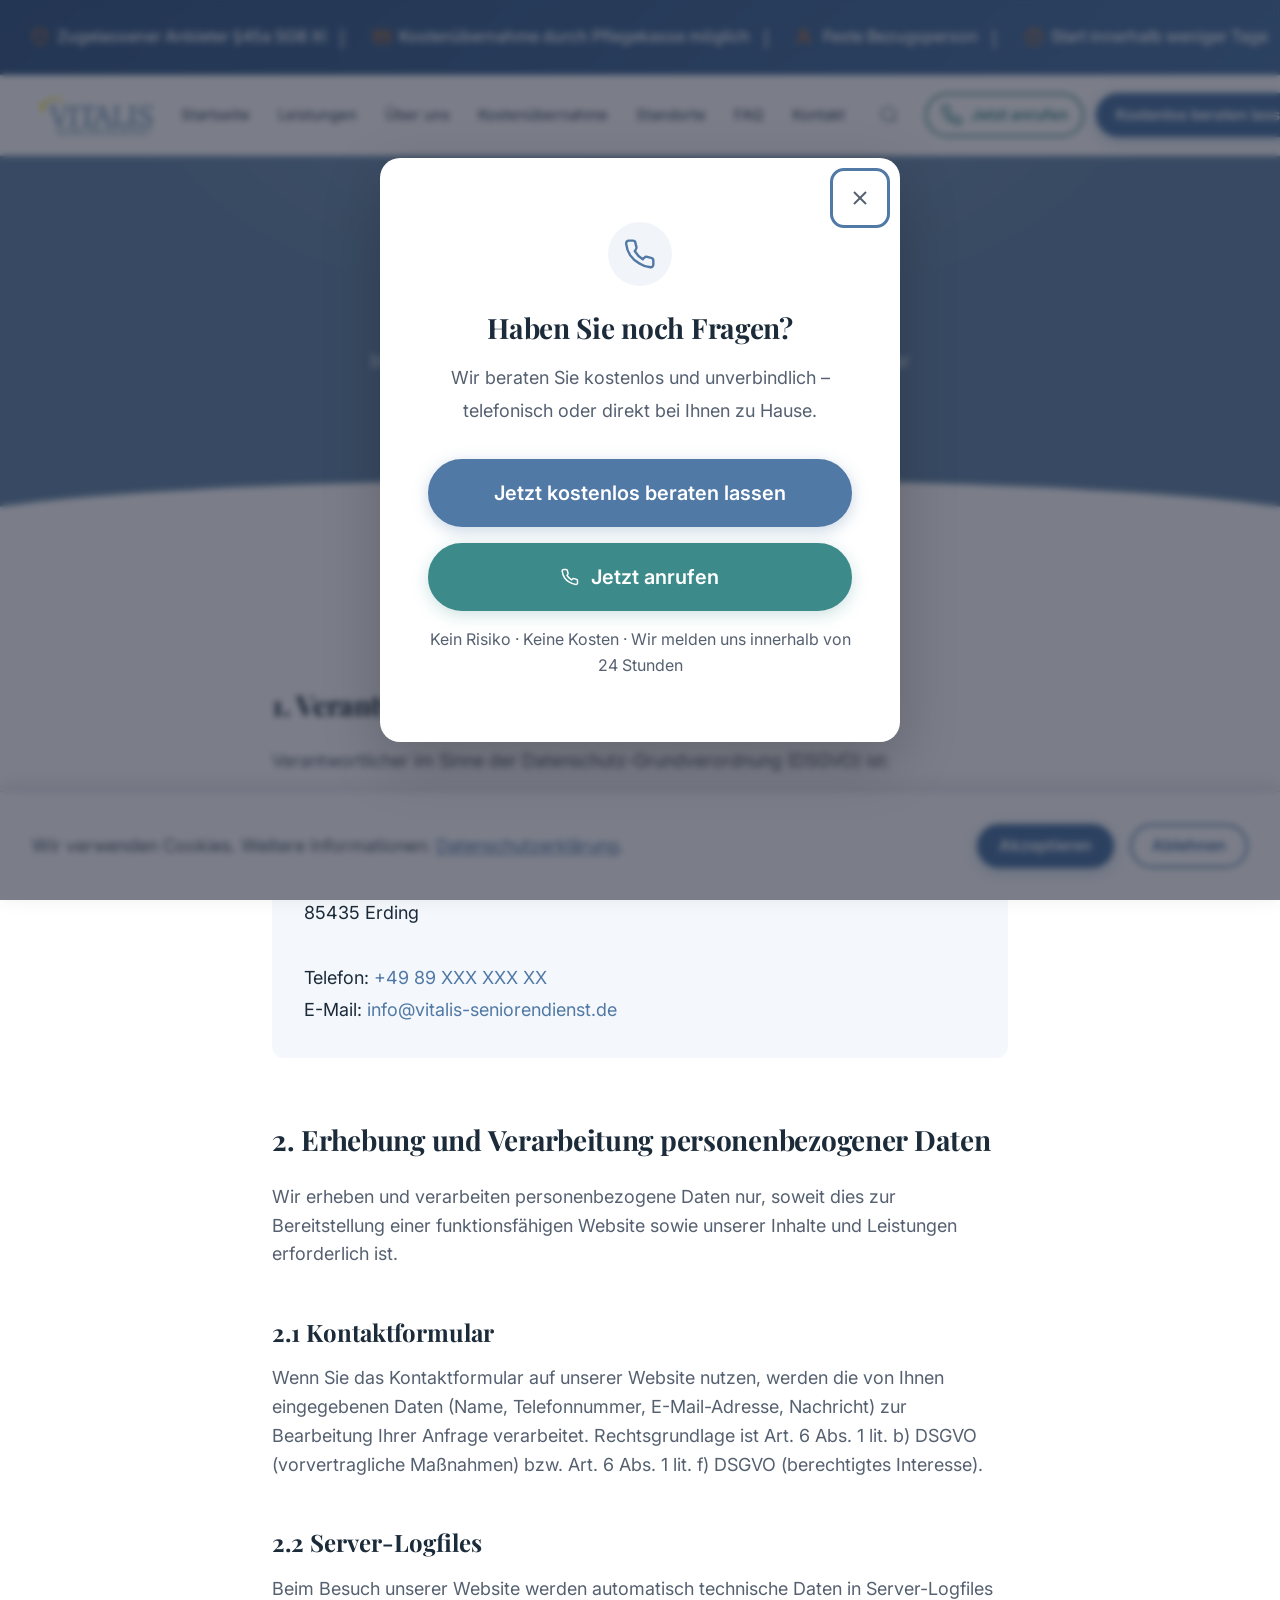
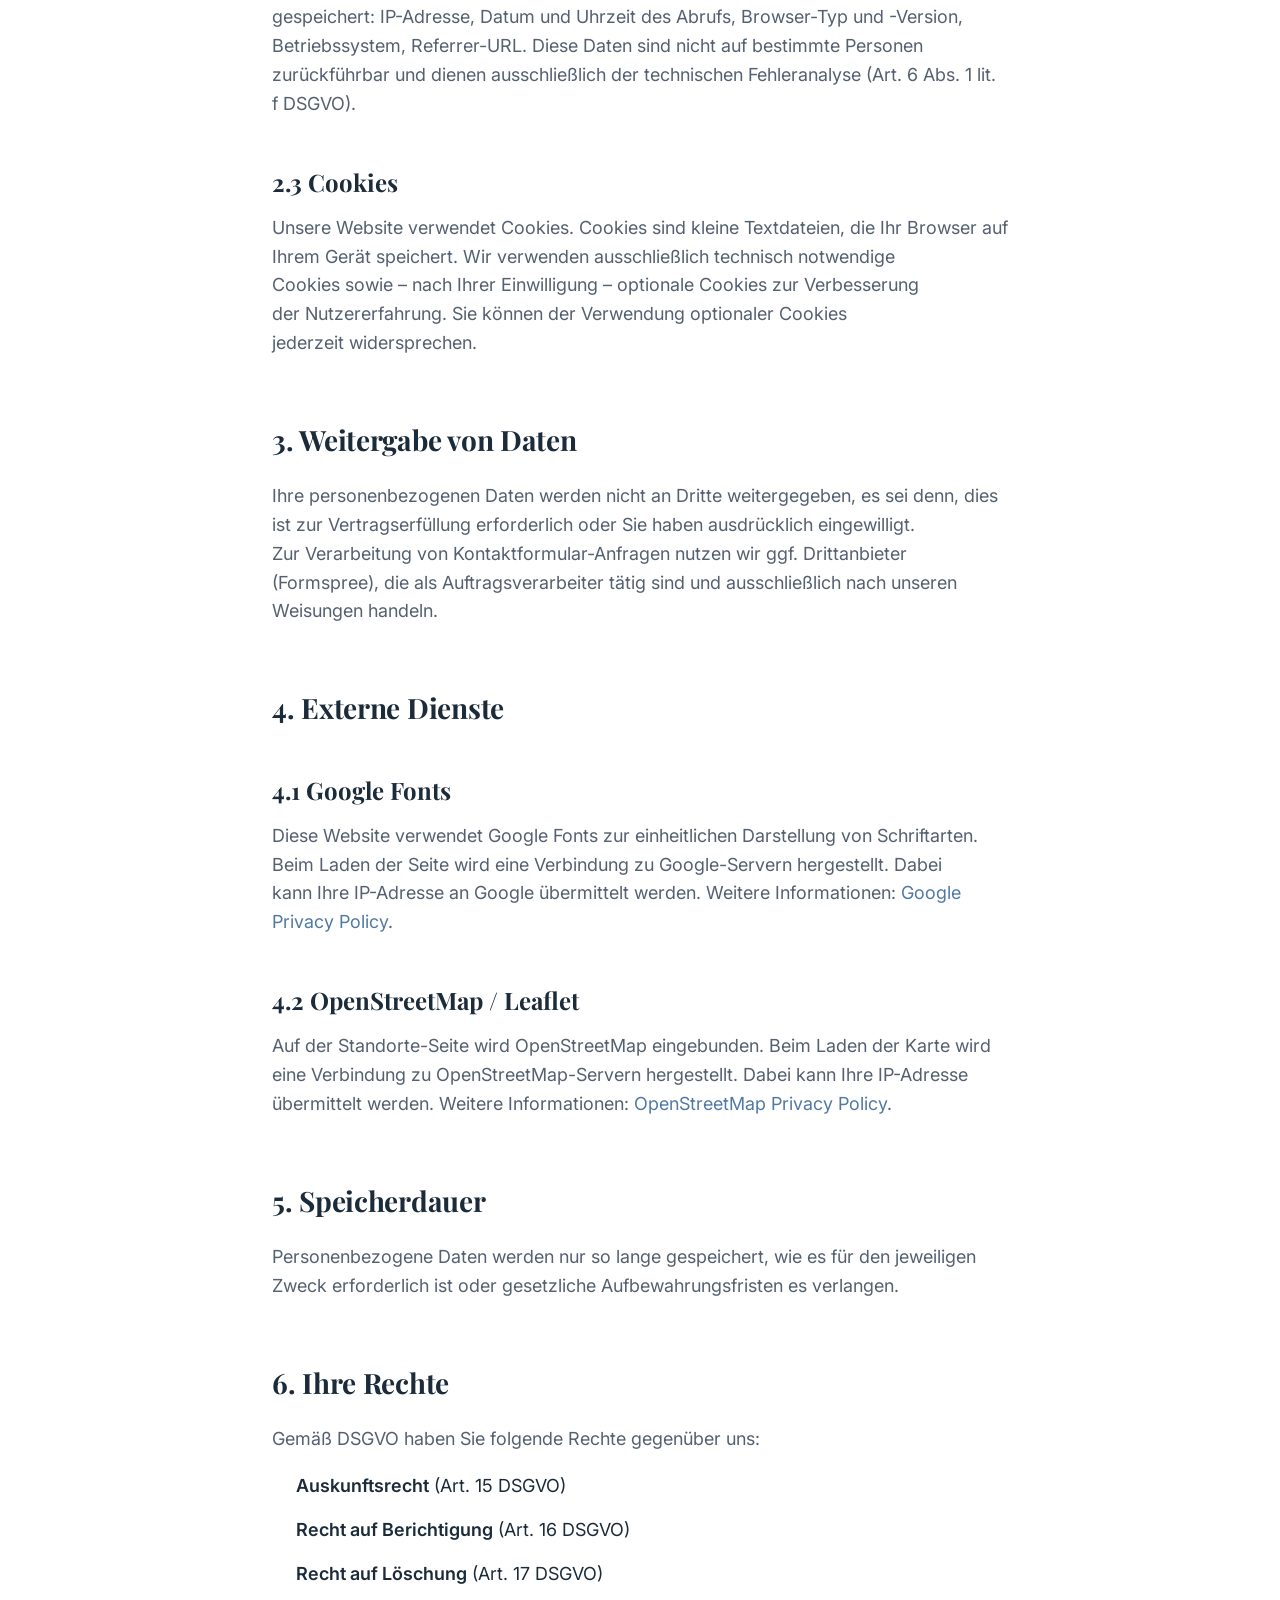
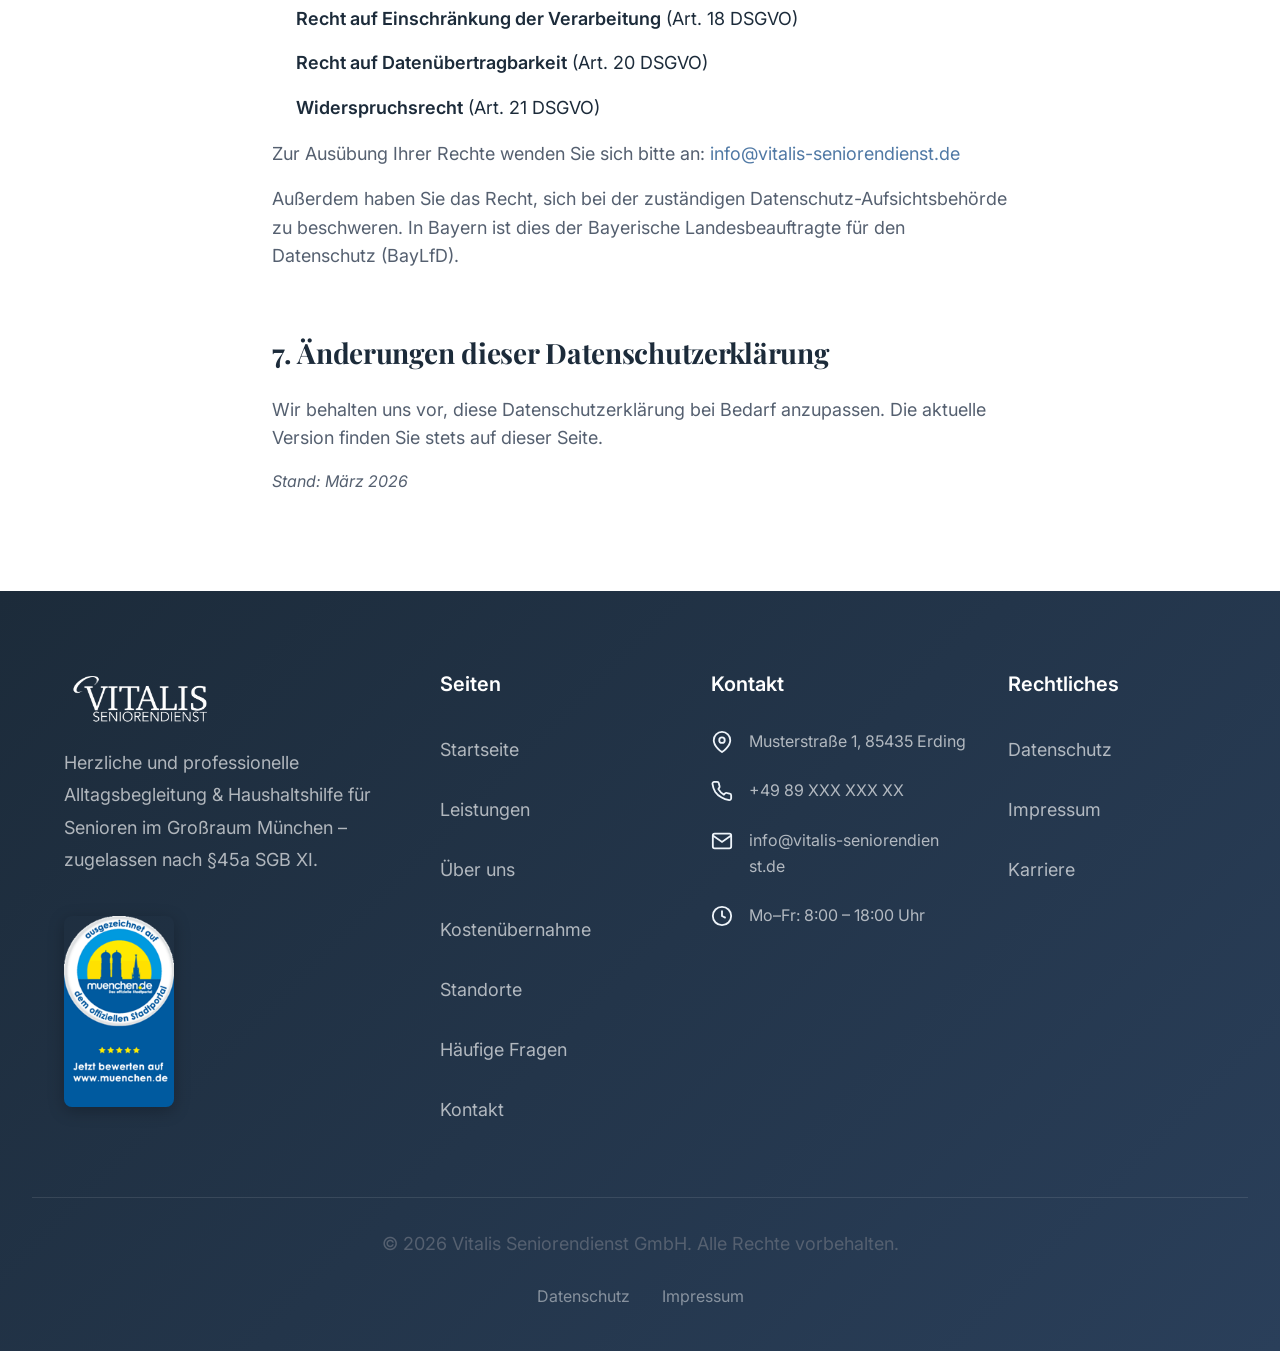
==== commit bac0ff49: "Footer: offizielles muenchen.de Badge (PNG) + Spaltenbreiten gefixt - Echtes muenchen.de Bewertungs-" ====
--- a/datenschutz.html
+++ b/datenschutz.html
@@ -149,7 +149,7 @@
         <a href="index.html" class="footer__logo" aria-label="Vitalis Seniorendienst – Startseite"><img src="images/vitalis-logo.avif" alt="Vitalis Seniorendienst" class="footer__logo-img" width="140" height="42" loading="lazy"></a>
         <p class="footer__brand-text">Herzliche und professionelle Alltagsbegleitung &amp; Haushaltshilfe für Senioren im Großraum München – zugelassen nach §45a SGB XI.</p>
         <a href="https://branchenbuch.portal.muenchen.de/mhp/1379552/#bewertungen" target="_blank" rel="noopener" class="footer__muenchen-badge" aria-label="Ausgezeichnet auf muenchen.de – Das offizielle Stadtportal">
-          <img src="images/muenchen-badge.svg" alt="Ausgezeichnet auf muenchen.de – Das offizielle Stadtportal" class="footer__muenchen-badge-img" width="120" height="171" loading="lazy">
+          <img src="images/muenchen-badge.png" alt="Ausgezeichnet auf muenchen.de – Jetzt bewerten" class="footer__muenchen-badge-img" width="130" height="185" loading="lazy">
         </a>
       </div>
       <div>
--- a/css/components.css
+++ b/css/components.css
@@ -1579,8 +1579,8 @@
 
 .footer__grid {
   display: grid;
-  grid-template-columns: 1.5fr 1fr 1fr 1fr;
-  gap: var(--spacing-3xl);
+  grid-template-columns: 1.6fr 1fr 1.4fr 0.9fr;
+  gap: var(--spacing-xl);
   max-width: var(--container-max);
   margin: 0 auto;
   padding: 0 var(--container-padding);
@@ -1685,9 +1685,10 @@
   align-items: flex-start;
   gap: var(--spacing-md);
   margin-bottom: var(--spacing-lg);
-  font-size: var(--fs-base);
+  font-size: var(--fs-sm);
   color: rgba(255, 255, 255, 0.65);
   line-height: var(--lh-normal);
+  white-space: nowrap;
 }
 
 .footer__contact-item svg {
@@ -1702,6 +1703,8 @@
   color: rgba(255, 255, 255, 0.65);
   text-decoration: none;
   transition: color var(--transition-fast);
+  white-space: normal;
+  word-break: break-all;
 }
 
 .footer__contact-item a:hover {
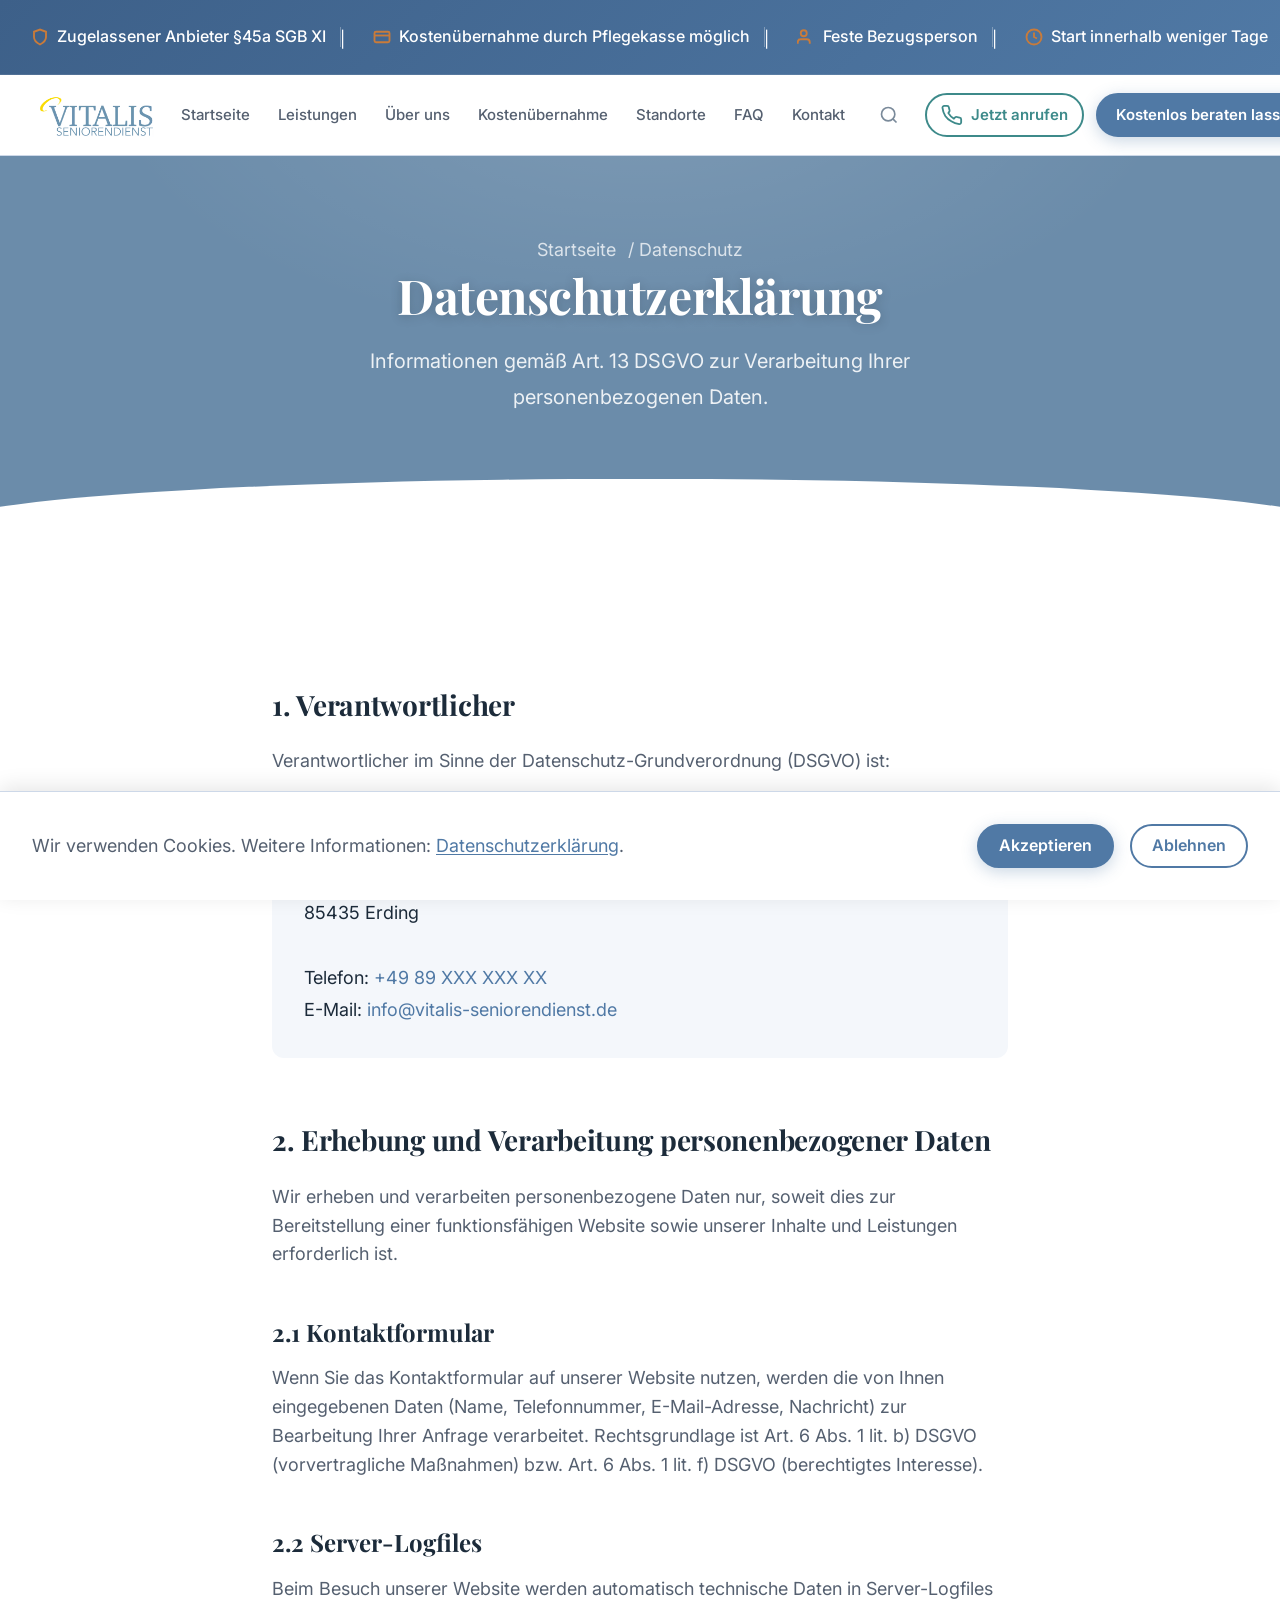
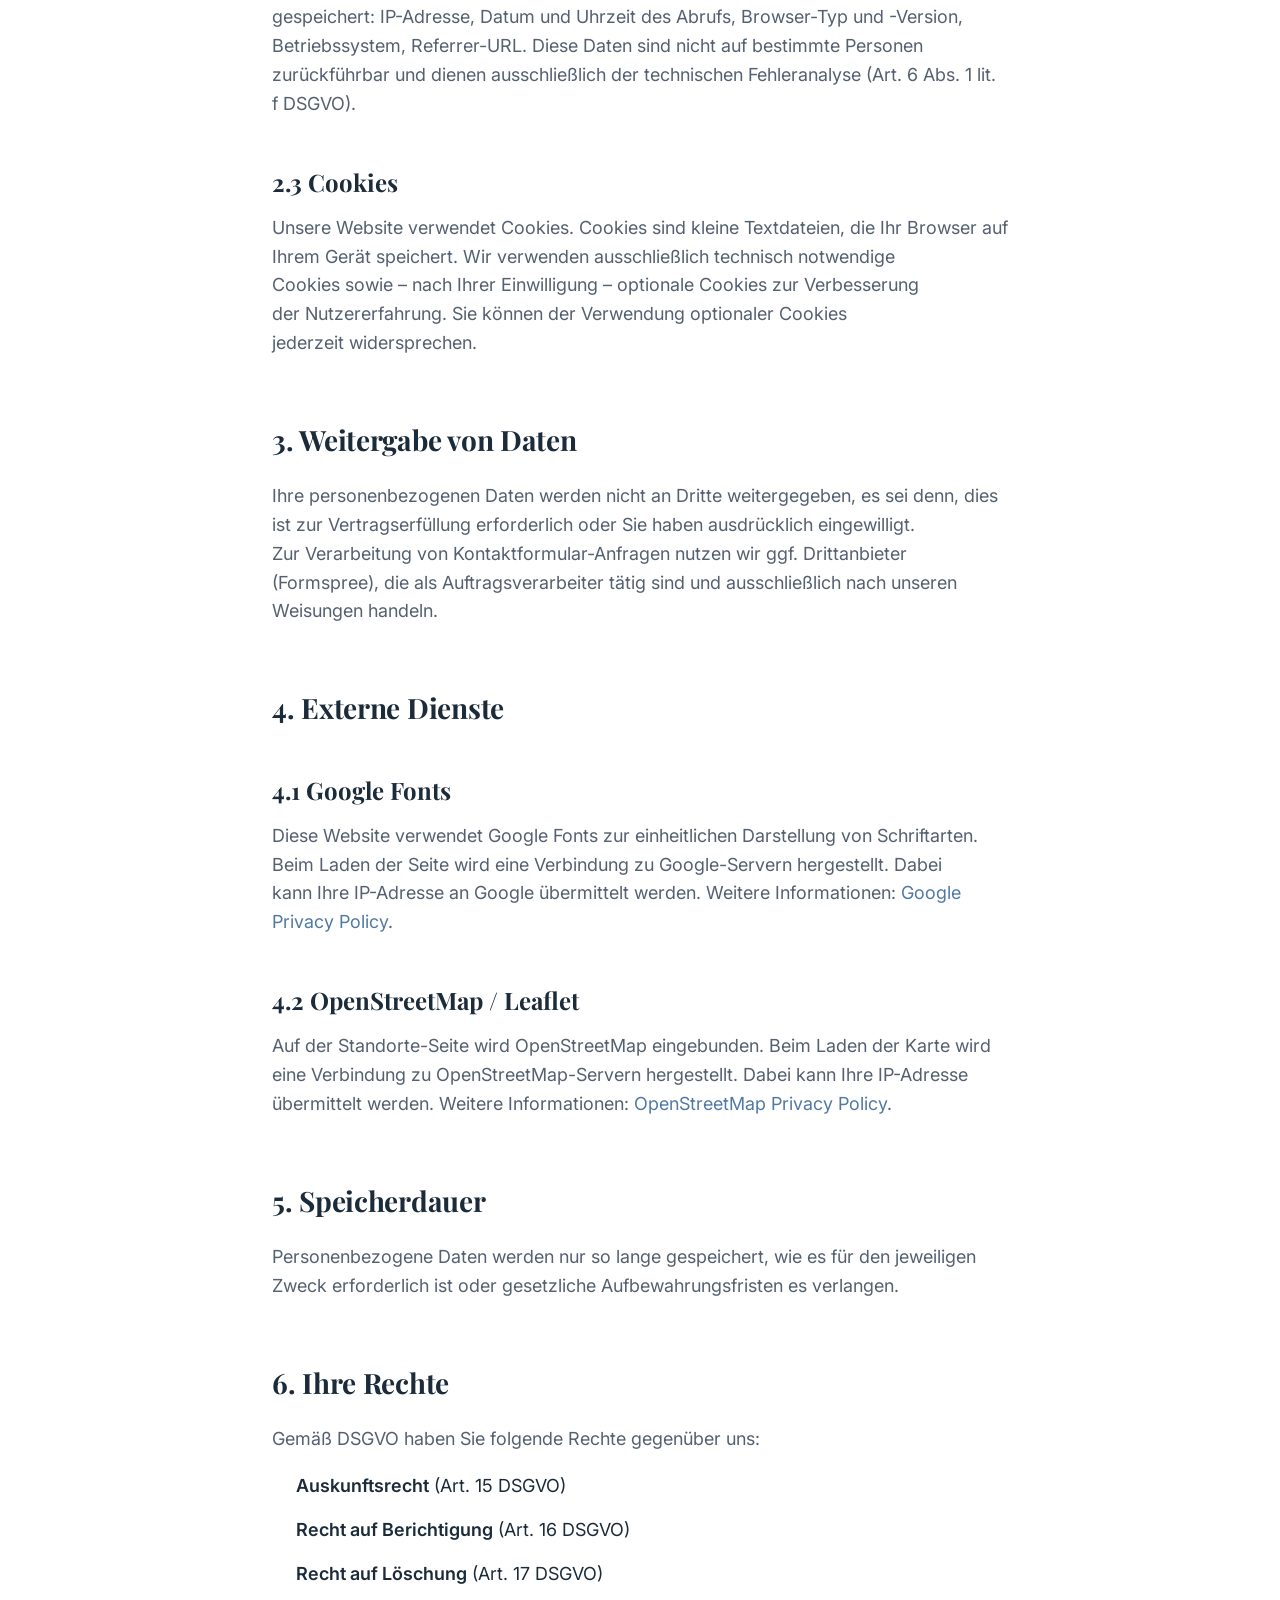
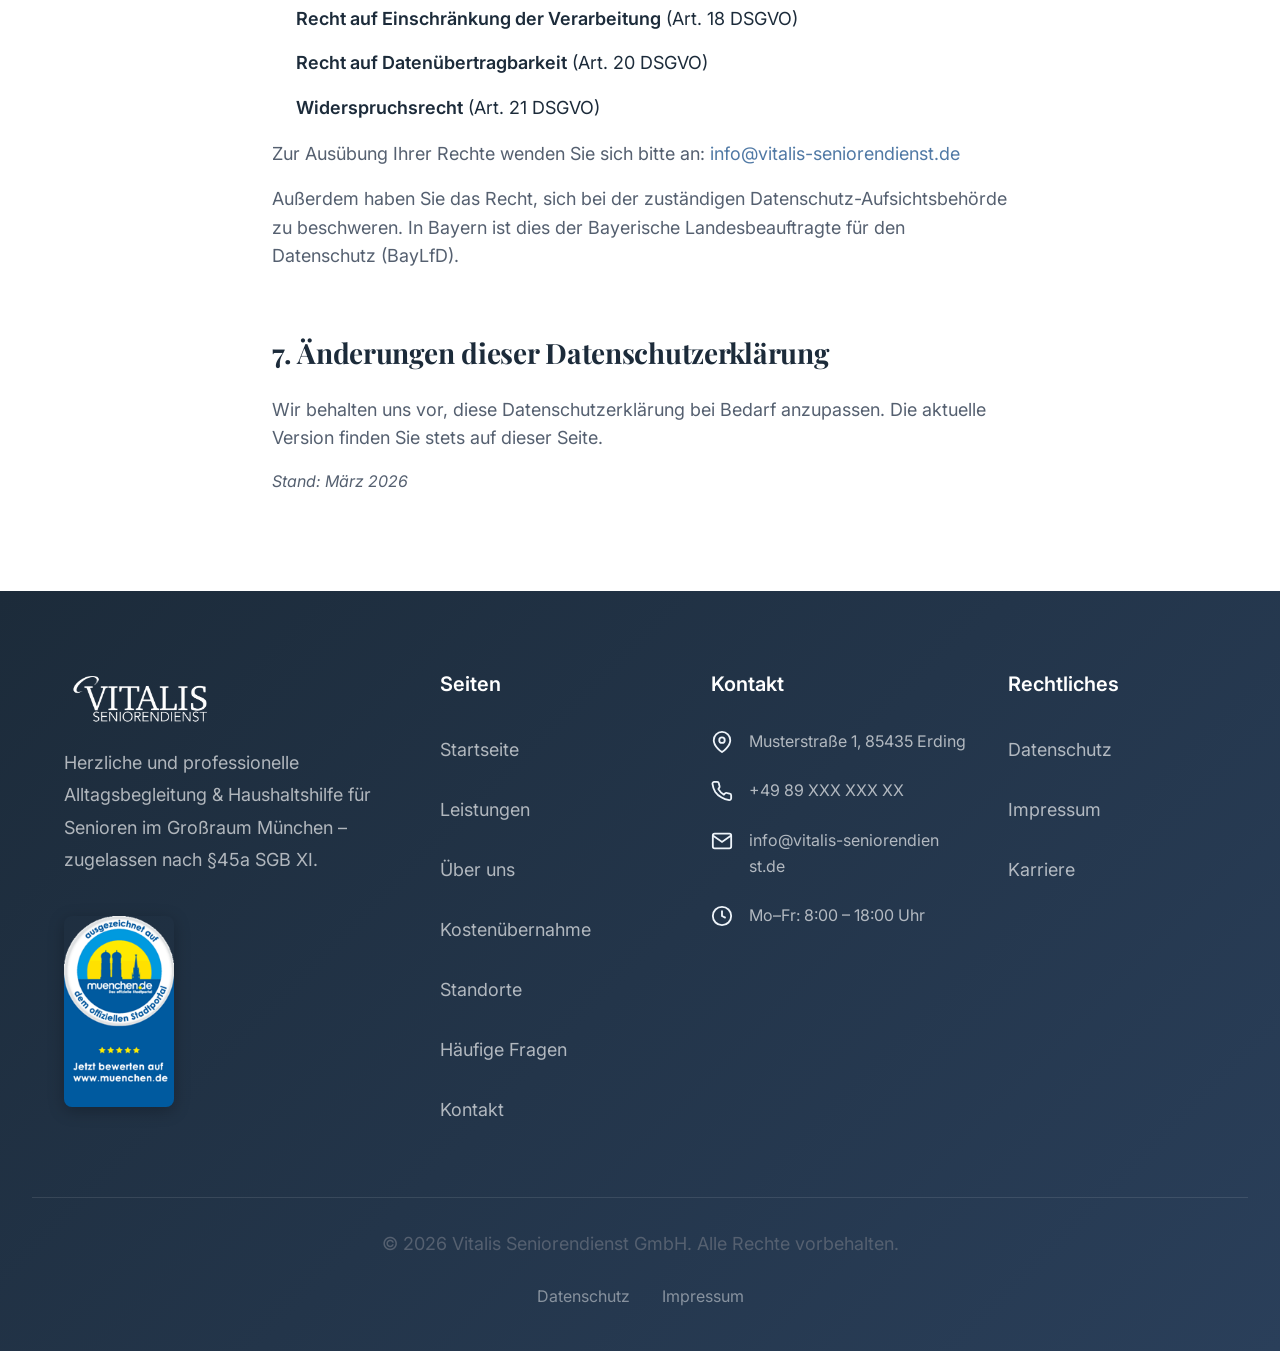
==== commit 955e43ed: "Feat: Back-to-top Button auf allen Seiten ergänzt Fixierter Button erscheint nach 300px Scroll (rech" ====
--- a/datenschutz.html
+++ b/datenschutz.html
@@ -186,7 +186,7 @@
 <div id="engagement-banner" class="engagement-banner" role="dialog" aria-modal="true" aria-label="Beratungsangebot" aria-hidden="true">
   <div class="engagement-banner__overlay" aria-hidden="true"></div>
   <div class="engagement-banner__box">
-    <button class="engagement-banner__close" aria-label="Schließen" onclick="closeEngagementBanner()">
+    <button class="engagement-banner__close" aria-label="Schließen">
       <svg width="24" height="24" viewBox="0 0 24 24" fill="none" stroke="currentColor" stroke-width="2" aria-hidden="true"><line x1="18" y1="6" x2="6" y2="18"/><line x1="6" y1="6" x2="18" y2="18"/></svg>
     </button>
     <div class="engagement-banner__icon" aria-hidden="true">
@@ -205,5 +205,8 @@
 <script>document.getElementById('year').textContent = new Date().getFullYear();</script>
 <script src="js/main.js"></script>
 <script src="js/animations.js"></script>
+  <button class="back-to-top" id="backToTop" aria-label="Nach oben scrollen" title="Nach oben">
+    <svg width="20" height="20" viewBox="0 0 24 24" fill="none" stroke="currentColor" stroke-width="2.5" aria-hidden="true"><polyline points="18 15 12 9 6 15"/></svg>
+  </button>
 </body>
 </html>
--- a/css/components.css
+++ b/css/components.css
@@ -1845,7 +1845,11 @@
 }
 
 .page-header .page-header__subtitle {
-  color: rgba(255, 255, 255, 0.9);
+  font-size: var(--fs-lg);
+  color: rgba(255, 255, 255, 0.88);
+  max-width: 640px;
+  margin: var(--spacing-md) auto 0;
+  line-height: var(--lh-relaxed);
 }
 
 .page-header .page-header__breadcrumb,
@@ -2024,6 +2028,544 @@
 .data-table tr:hover td {
   background-color: var(--color-primary-bg);
 }
+
+/* ─────────────────────────────────────────────────────────
+   LEISTUNGS-KARTEN (ersetzt Vergleichstabelle)
+   ───────────────────────────────────────────────────────── */
+
+/* Badge für Leistungsart (z. B. "Vitalis-Leistung") */
+.leistungs-badge {
+  display: inline-flex;
+  align-items: center;
+  gap: var(--spacing-xs);
+  padding: 4px 12px;
+  font-size: var(--fs-xs);
+  font-weight: var(--fw-semibold);
+  letter-spacing: 0.05em;
+  text-transform: uppercase;
+  border-radius: var(--radius-pill);
+  margin-bottom: var(--spacing-md);
+}
+
+.leistungs-badge--primary {
+  background-color: var(--color-primary-bg);
+  color: var(--color-primary-dark);
+  border: 1px solid rgba(80, 121, 165, 0.2);
+}
+
+.leistungs-badge--secondary {
+  background-color: var(--color-secondary-bg);
+  color: var(--color-secondary-dark);
+  border: 1px solid rgba(61, 138, 138, 0.2);
+}
+
+.leistungs-badge--amber {
+  background-color: rgba(201, 123, 58, 0.1);
+  color: var(--color-amber-dark);
+  border: 1px solid rgba(201, 123, 58, 0.2);
+}
+
+/* Hinweis unterhalb der Leistungstabelle */
+.leistungs-grid__hinweis {
+  margin-top: var(--spacing-2xl);
+  font-size: var(--fs-base);
+  color: var(--color-text-muted);
+}
+
+
+/* ─────────────────────────────────────────────────────────
+   LEISTUNGSTABELLE – "Welche Gelder stehen Ihnen zu?"
+   Ersetzt das frühere Karten-Grid. Breite Tabellenzeilen
+   ermöglichen direkten PG-Vergleich auf einen Blick.
+   ───────────────────────────────────────────────────────── */
+
+/* Scrollbarer Wrapper für schmale Viewports */
+.leistungs-tabelle-wrap {
+  margin-top: var(--spacing-3xl);
+  overflow-x: auto;
+  -webkit-overflow-scrolling: touch;
+  border-radius: var(--radius-xl);
+  box-shadow: var(--shadow-md);
+  border: 1px solid var(--color-border);
+}
+
+/* Die eigentliche Tabelle */
+.leistungs-tabelle {
+  width: 100%;
+  min-width: 680px;                  /* verhindert zu starkes Quetschen auf kleinen Screens */
+  border-collapse: collapse;
+  background: var(--color-white);
+  font-family: var(--font-body);
+}
+
+/* ── Kopfzeile ── */
+.leistungs-tabelle thead tr {
+  background: var(--color-primary);
+}
+
+.leistungs-tabelle thead th {
+  padding: var(--spacing-md) var(--spacing-lg);
+  color: var(--color-white);
+  font-size: var(--fs-sm);
+  font-weight: var(--fw-semibold);
+  letter-spacing: 0.04em;
+  text-transform: uppercase;
+  text-align: center;
+  border: none;
+  white-space: nowrap;
+}
+
+/* Ecken-Radius: Kopfzeile */
+.leistungs-tabelle thead th:first-child {
+  border-radius: var(--radius-xl) 0 0 0;
+}
+.leistungs-tabelle thead th:last-child {
+  border-radius: 0 var(--radius-xl) 0 0;
+}
+
+/* Ecken-Radius: letzte Zeile */
+.leistungs-tabelle__row:last-child td:first-child {
+  border-radius: 0 0 0 var(--radius-xl);
+}
+.leistungs-tabelle__row:last-child td:last-child {
+  border-radius: 0 0 var(--radius-xl) 0;
+}
+
+/* Erste Spalte (Leistungsname) linksbündig, breiter */
+.leistungs-tabelle__col-label {
+  text-align: left !important;
+  width: 42%;
+  padding-left: var(--spacing-2xl) !important;
+}
+
+/* PG-Spalten gleichmäßig, schmal */
+.leistungs-tabelle__col-pg {
+  width: calc(58% / 5);
+}
+
+/* ── Tabellenzeilen ── */
+.leistungs-tabelle__row {
+  border-bottom: 1px solid var(--color-border);
+  transition: background var(--transition-fast);
+}
+
+.leistungs-tabelle__row:last-child {
+  border-bottom: none;
+}
+
+.leistungs-tabelle__row:hover {
+  background: var(--color-bg-light);
+}
+
+/* Entlastungsbetrag-Zeile: visuell hervorheben */
+.leistungs-tabelle__row--highlight {
+  background: rgba(80, 121, 165, 0.04);
+  position: relative;
+}
+
+/* Linke Akzentlinie entfernt – war unharmonisch */
+.leistungs-tabelle__row--highlight .leistungs-tabelle__cell-label {
+  position: relative;
+}
+
+.leistungs-tabelle__row--highlight:hover {
+  background: rgba(80, 121, 165, 0.08);
+}
+
+/* Jahresbetrags-Zeilen: leicht getönt */
+.leistungs-tabelle__row--jahresbetrag {
+  background: var(--color-bg-warm);
+}
+
+.leistungs-tabelle__row--jahresbetrag:hover {
+  background: var(--color-bg-cream);
+}
+
+/* ── Leistungsspalte (links) ── */
+.leistungs-tabelle__cell-label {
+  padding: var(--spacing-xl) var(--spacing-xl) var(--spacing-xl) var(--spacing-2xl);
+  vertical-align: middle;
+}
+
+.leistungs-tabelle__leistung {
+  display: flex;
+  align-items: flex-start;
+  gap: var(--spacing-md);
+}
+
+/* Icon-Bubble in der Leistungsspalte */
+.leistungs-tabelle__icon {
+  display: flex;
+  align-items: center;
+  justify-content: center;
+  width: 48px;
+  height: 48px;
+  border-radius: var(--radius-md);
+  flex-shrink: 0;
+  transition: background var(--transition-base), color var(--transition-base);
+}
+
+.leistungs-tabelle__icon--primary {
+  background: var(--color-primary-bg);
+  color: var(--color-primary);
+}
+
+.leistungs-tabelle__icon--secondary {
+  background: var(--color-secondary-bg);
+  color: var(--color-secondary);
+}
+
+.leistungs-tabelle__icon--amber {
+  background: rgba(201, 123, 58, 0.1);
+  color: var(--color-amber-dark);
+}
+
+.leistungs-tabelle__row:hover .leistungs-tabelle__icon--primary {
+  background: var(--color-primary);
+  color: var(--color-white);
+}
+
+.leistungs-tabelle__row:hover .leistungs-tabelle__icon--secondary {
+  background: var(--color-secondary);
+  color: var(--color-white);
+}
+
+.leistungs-tabelle__row:hover .leistungs-tabelle__icon--amber {
+  background: var(--color-amber);
+  color: var(--color-white);
+}
+
+.leistungs-tabelle__leistung-text {
+  display: flex;
+  flex-direction: column;
+  gap: 4px;
+  min-width: 0;
+}
+
+/* Badge im Tabellen-Kontext: margin-bottom aus dem globalen .leistungs-badge zurücksetzen */
+.leistungs-tabelle__leistung-text .leistungs-badge {
+  margin-bottom: 0;
+  align-self: flex-start;
+}
+
+.leistungs-tabelle__leistung-name {
+  font-size: var(--fs-base);
+  font-weight: var(--fw-bold);
+  color: var(--color-text);
+  line-height: 1.3;
+  display: block;
+}
+
+.leistungs-tabelle__leistung-desc {
+  font-size: var(--fs-xs);
+  color: var(--color-text-muted);
+  line-height: 1.5;
+  display: block;
+}
+
+/* ── Betrags-Zellen (rechte Spalten) ── */
+.leistungs-tabelle__cell-betrag {
+  padding: var(--spacing-xl) var(--spacing-md);
+  text-align: center;
+  vertical-align: middle;
+  border-left: 1px solid var(--color-border);
+  white-space: nowrap;
+}
+
+/* Nicht-verfügbar-Zelle: dezenter Hintergrund */
+.leistungs-tabelle__cell-betrag--na {
+  background: rgba(0, 0, 0, 0.02);
+}
+
+/* colspan-Zelle für Jahresbeträge: zentriert mit Icon-Flair */
+.leistungs-tabelle__cell-betrag--jahresspanne {
+  background: var(--color-secondary-bg);
+  border-left: 2px solid var(--color-secondary);
+}
+
+.leistungs-tabelle__cell-betrag--jahresspanne-amber {
+  background: rgba(201, 123, 58, 0.07);
+  border-left: 2px solid var(--color-amber);
+}
+
+/* ── Betragswert ── */
+.leistungs-tabelle__wert {
+  display: block;
+  font-size: 1.375rem;               /* 22px – klar lesbar, Senior-freundlich */
+  font-weight: var(--fw-bold);
+  line-height: 1.1;
+}
+
+.leistungs-tabelle__wert--primary {
+  color: var(--color-primary);
+}
+
+.leistungs-tabelle__wert--secondary {
+  color: var(--color-secondary);
+}
+
+.leistungs-tabelle__wert--amber {
+  color: var(--color-amber-dark);
+}
+
+.leistungs-tabelle__wert--na {
+  color: var(--color-text-light);
+  font-size: 1.25rem;
+  font-weight: 400;
+}
+
+/* Einheit dezent darunter */
+.leistungs-tabelle__einheit {
+  display: block;
+  font-size: 0.75rem;                /* 12px */
+  color: var(--color-text-light);
+  font-weight: var(--fw-medium);
+  margin-top: 3px;
+  line-height: 1;
+}
+
+/* ─────────────────────────────────────────────────────────
+   PFLEGEGRADE-STEPPER (Tab + Panel Komponente)
+   ───────────────────────────────────────────────────────── */
+
+/* Farb-Tokens für die 5 Pflegegrade */
+:root {
+  --pg1-color: #7CB9E8;   /* Hellblau  */
+  --pg2-color: #5079A5;   /* Blau      */
+  --pg3-color: #C97B3A;   /* Amber     */
+  --pg4-color: #C0602A;   /* Amber Dark */
+  --pg5-color: #9B2226;   /* Rot       */
+}
+
+/* ── Pflegegrade: Card-Grid ─────────────────────────────── */
+.pg-grid {
+  margin-top: var(--spacing-2xl);
+  display: flex;
+  flex-direction: column;
+  gap: var(--spacing-md);
+}
+
+/* ── Einzelne Pflegegrad-Karte ──────────────────────────── */
+.pg-card {
+  position: relative;
+  background: var(--color-white);
+  border: 1px solid var(--color-border);
+  border-radius: var(--radius-lg);
+  padding: var(--spacing-lg) var(--spacing-xl) var(--spacing-lg) calc(var(--spacing-xl) + 4px);
+  overflow: hidden;
+  transition: transform 0.25s ease, box-shadow 0.25s ease;
+}
+
+.pg-card:hover {
+  transform: translateY(-2px);
+  box-shadow: 0 8px 24px rgba(0, 0, 0, 0.08);
+}
+
+/* Farbiger Top-Akzent-Streifen */
+.pg-card__accent {
+  position: absolute;
+  top: 0;
+  left: 0;
+  width: 100%;
+  height: 4px;
+}
+
+.pg-card--pg1 .pg-card__accent { background: linear-gradient(90deg, var(--pg1-color), var(--pg1-color) 50%, transparent); }
+.pg-card--pg2 .pg-card__accent { background: linear-gradient(90deg, var(--pg2-color), var(--pg2-color) 60%, transparent); }
+.pg-card--pg3 .pg-card__accent { background: linear-gradient(90deg, var(--pg3-color), var(--pg3-color) 70%, transparent); }
+.pg-card--pg4 .pg-card__accent { background: linear-gradient(90deg, var(--pg4-color), var(--pg4-color) 80%, transparent); }
+.pg-card--pg5 .pg-card__accent { background: linear-gradient(90deg, var(--pg5-color), var(--pg5-color) 90%, transparent); }
+
+/* ── Top-Bereich: Badge + Titel ─────────────────────────── */
+.pg-card__top {
+  display: flex;
+  align-items: center;
+  gap: var(--spacing-md);
+}
+
+.pg-card__badge {
+  display: flex;
+  align-items: center;
+  justify-content: center;
+  width: 44px;
+  height: 44px;
+  border-radius: var(--radius-circle);
+  font-size: 1.25rem;
+  font-weight: var(--fw-bold);
+  color: var(--color-white);
+  flex-shrink: 0;
+  line-height: 1;
+  box-shadow: 0 2px 8px rgba(0, 0, 0, 0.15);
+}
+
+.pg-card__badge--pg1 { background: var(--pg1-color); }
+.pg-card__badge--pg2 { background: var(--pg2-color); }
+.pg-card__badge--pg3 { background: var(--pg3-color); }
+.pg-card__badge--pg4 { background: var(--pg4-color); }
+.pg-card__badge--pg5 { background: var(--pg5-color); }
+
+.pg-card__title {
+  font-family: var(--font-heading);
+  font-size: var(--fs-lg);
+  font-weight: var(--fw-bold);
+  color: var(--color-text);
+  margin: 0;
+  line-height: var(--lh-tight);
+}
+
+.pg-card__punkte {
+  display: block;
+  font-size: var(--fs-xs);
+  font-weight: var(--fw-semibold);
+  color: var(--color-text-muted);
+  margin-top: 2px;
+  letter-spacing: 0.02em;
+}
+
+/* ── Beschreibung ───────────────────────────────────────── */
+.pg-card__desc {
+  font-size: var(--fs-sm);
+  color: var(--color-text-muted);
+  line-height: var(--lh-relaxed);
+  margin: var(--spacing-sm) 0 0;
+}
+
+/* ── Trennlinie ─────────────────────────────────────────── */
+.pg-card__divider {
+  height: 1px;
+  background: var(--color-border);
+  margin: var(--spacing-md) 0;
+}
+
+/* ── Leistungen: Kompakte Zeilen ────────────────────────── */
+.pg-card__benefits {
+  display: flex;
+  flex-wrap: wrap;
+  gap: var(--spacing-xs) var(--spacing-lg);
+}
+
+.pg-card__benefit {
+  display: flex;
+  align-items: baseline;
+  gap: var(--spacing-xs);
+}
+
+.pg-card__benefit-label {
+  font-size: var(--fs-xs);
+  color: var(--color-text-light);
+  white-space: nowrap;
+}
+
+.pg-card__benefit-value {
+  font-size: var(--fs-base);
+  font-weight: var(--fw-bold);
+  white-space: nowrap;
+}
+
+.pg-card__benefit-value small {
+  font-size: 0.75em;
+  font-weight: var(--fw-medium);
+  opacity: 0.7;
+}
+
+.pg-card__benefit-value--primary {
+  color: var(--color-primary-dark);
+}
+
+.pg-card__benefit-value--secondary {
+  color: var(--color-secondary-dark);
+}
+
+/* ── Hinweis ────────────────────────────────────────────── */
+.pg-card__note {
+  font-size: var(--fs-xs);
+  color: var(--color-text-light);
+  font-style: italic;
+  margin: 0;
+}
+
+/* ─────────────────────────────────────────────────────────
+   HINWEIS-BOXEN (überarbeitete Variante mit Badge)
+   ───────────────────────────────────────────────────────── */
+
+.hinweis-box {
+  padding: var(--spacing-2xl);
+  background: var(--color-white);
+  border-radius: var(--radius-xl);
+  border: 1px solid var(--color-border);
+  position: relative;
+  overflow: hidden;
+  transition: box-shadow var(--transition-base), transform var(--transition-base);
+}
+
+.hinweis-box::before {
+  content: '';
+  position: absolute;
+  top: 0;
+  left: 0;
+  right: 0;
+  height: 3px;
+}
+
+.hinweis-box--blue::before {
+  background: linear-gradient(90deg, var(--color-primary-dark), var(--color-primary));
+}
+
+.hinweis-box--green::before {
+  background: linear-gradient(90deg, var(--color-secondary-dark), var(--color-secondary));
+}
+
+.hinweis-box:hover {
+  box-shadow: var(--shadow-md);
+  transform: translateY(-2px);
+}
+
+.hinweis-box__badge {
+  display: inline-flex;
+  align-items: center;
+  gap: var(--spacing-xs);
+  padding: 5px 12px;
+  font-size: var(--fs-xs);
+  font-weight: var(--fw-semibold);
+  letter-spacing: 0.05em;
+  text-transform: uppercase;
+  border-radius: var(--radius-pill);
+  margin-bottom: var(--spacing-md);
+}
+
+.hinweis-box--blue .hinweis-box__badge {
+  background: var(--color-primary-bg);
+  color: var(--color-primary-dark);
+}
+
+.hinweis-box--green .hinweis-box__badge {
+  background: var(--color-secondary-bg);
+  color: var(--color-secondary-dark);
+}
+
+.hinweis-box__badge svg {
+  width: 13px;
+  height: 13px;
+  flex-shrink: 0;
+}
+
+.hinweis-box__title {
+  font-family: var(--font-heading);
+  font-size: var(--fs-lg);
+  font-weight: var(--fw-bold);
+  color: var(--color-text);
+  margin-bottom: var(--spacing-sm);
+  line-height: 1.35;
+}
+
+.hinweis-box__text {
+  font-size: var(--fs-base);
+  color: var(--color-text-muted);
+  line-height: var(--lh-relaxed);
+}
+
+/* ── Responsive: Desktop-Layout für Panel-Inner ─────────── */
+/* (Breakpoint-Regel in responsive.css, hier nur der Desktop-Override-Platz) */
 
 /* --- Floating Phone Button (Mobile) --- */
 @keyframes phonePulse {
@@ -2248,3 +2790,1333 @@
 .bg-section       { background: #F4F7FB; }
 .bg-cream         { background: #F5F1EB; }
 .bg-primary-light { background: #EEF4FA; }
+
+
+/* ─────────────────────────────────────────────────────────
+   LEISTUNGS-FINDER WIZARD
+   Schrittweiser Fragebogen zur personalisierten Leistungsberechnung
+   ───────────────────────────────────────────────────────── */
+
+/* Wrapper-Box des gesamten Wizards */
+.wizard {
+  background: var(--color-white);
+  border: 1px solid var(--color-border);
+  border-radius: var(--radius-xl);
+  padding: var(--spacing-3xl);
+  box-shadow: var(--shadow-lg);
+  margin-top: var(--spacing-3xl);
+  max-width: 960px;
+  margin-left: auto;
+  margin-right: auto;
+}
+
+/* ── Fortschrittsleiste ──────────────────────────────── */
+
+.wizard__progress {
+  margin-bottom: var(--spacing-3xl);
+}
+
+/*
+ * wizard__progress-track: Wrapper, der Balken und Bubbles übereinanderlegt.
+ * Der Balken liegt als normaler Block-Element, die Bubbles werden absolut
+ * auf dem Balken positioniert, gleichmäßig über die volle Breite verteilt.
+ */
+.wizard__progress-track {
+  position: relative;
+  /* Vertikaler Platz, damit die Bubbles (36px hoch) nicht abgeschnitten werden */
+  padding: 18px 0;
+  margin-bottom: var(--spacing-sm);
+}
+
+.wizard__progress-bar {
+  height: 6px;
+  background: var(--color-border);
+  border-radius: var(--radius-pill);
+  overflow: hidden;
+  /* Vertikale Mitte des track-Containers – Bubbles sitzen darauf */
+  position: absolute;
+  top: 50%;
+  left: 16px;   /* halbe Bubble-Breite – Balken startet/endet an Bubble-Mitte */
+  right: 16px;
+  transform: translateY(-50%);
+  margin: 0;
+}
+
+.wizard__progress-fill {
+  height: 100%;
+  background: linear-gradient(90deg, var(--color-primary-dark), var(--color-primary));
+  border-radius: var(--radius-pill);
+  transition: width 0.5s cubic-bezier(0.4, 0, 0.2, 1);
+}
+
+/*
+ * Bubbles: gleichmäßig über die volle Breite verteilt.
+ * justify-content: space-between sorgt dafür, dass Bubble 1 am linken Rand,
+ * Bubble 3 am rechten Rand sitzt – kein Leerraum rechts.
+ */
+.wizard__progress-steps {
+  display: flex;
+  justify-content: space-between;
+  align-items: center;
+  position: relative; /* liegt über dem absolut positionierten Balken */
+  z-index: 1;
+}
+
+.wizard__progress-step {
+  display: flex;
+  align-items: center;
+  justify-content: center;
+  width: 32px;
+  height: 32px;
+  border-radius: var(--radius-circle);
+  font-size: var(--fs-sm);
+  font-weight: var(--fw-bold);
+  font-family: var(--font-body);
+  background: var(--color-border);
+  color: var(--color-text-light);
+  transition: background var(--transition-base), color var(--transition-base),
+              box-shadow var(--transition-base);
+  flex-shrink: 0;
+  /* Weißer Ring damit die Bubble visuell vom Balken abgehoben wird */
+  outline: 3px solid var(--color-white);
+  outline-offset: 0;
+}
+
+.wizard__progress-step.is-active {
+  background: var(--color-primary);
+  color: var(--color-white);
+  box-shadow: 0 0 0 4px rgba(47, 93, 255, 0.18);
+}
+
+.wizard__progress-step.is-done {
+  background: var(--color-secondary);
+  color: var(--color-white);
+}
+
+.wizard__progress-label {
+  font-size: var(--fs-sm);
+  color: var(--color-text-muted);
+  font-weight: var(--fw-medium);
+  margin: 0;
+}
+
+/* ── Wizard-Schritt Container ────────────────────────── */
+
+.wizard__step {
+  /* Sichtbarer Zustand – .is-active steuert Sichtbarkeit, hidden-Attr. entfernt aus DOM-Flow */
+  animation: wizardStepIn 0.35s ease both;
+}
+
+@keyframes wizardStepIn {
+  from { opacity: 0; transform: translateY(12px); }
+  to   { opacity: 1; transform: translateY(0); }
+}
+
+/* ── Step-Layout: Options bekommen volle Breite ──────── */
+/*
+ * Das frühere 1fr 300px-Grid wurde aufgelöst. Die Auswahlkarten
+ * nutzen jetzt die volle Wizard-Breite. Das Aside-Panel erscheint
+ * als schmale Info-Leiste unterhalb der Karten.
+ */
+
+/* ── Inline-Info-Leiste (Aside unterhalb der Options) ── */
+
+.wizard__step-aside--inline {
+  display: flex;
+  align-items: flex-start;
+  gap: var(--spacing-md);
+  margin-top: var(--spacing-lg);
+  padding: var(--spacing-md) var(--spacing-lg);
+  background: #e8eeff;
+  border-left: 4px solid var(--color-primary);
+  border-radius: 0 var(--radius-md) var(--radius-md) 0;
+  /* Kein box-shadow – wirkt als eingebetteter Hinweis, nicht als Karte */
+}
+
+.wizard__aside-inline-icon {
+  flex-shrink: 0;
+  margin-top: 2px;
+  color: var(--color-primary);
+}
+
+.wizard__aside-inline-body {
+  display: flex;
+  flex-direction: column;
+  gap: 4px;
+  min-width: 0;
+}
+
+.wizard__aside-inline-label {
+  font-size: 0.875rem; /* 14px */
+  font-weight: var(--fw-semibold);
+  color: var(--color-primary-dark);
+  line-height: 1.3;
+}
+
+.wizard__aside-inline-text {
+  font-size: 0.875rem; /* 14px */
+  color: var(--color-text-muted);
+  line-height: var(--lh-relaxed);
+}
+
+/* ── Step 2 Tipp-Box ─────────────────────────────────── */
+
+.wizard__step2-tip {
+  display: flex;
+  align-items: flex-start;
+  gap: var(--spacing-sm);
+  background: var(--color-bg-light);
+  border-radius: var(--radius-md);
+  padding: var(--spacing-md) var(--spacing-lg);
+  font-size: var(--fs-sm);
+  color: var(--color-text-muted);
+  line-height: var(--lh-relaxed);
+  margin-bottom: var(--spacing-xl);
+  border-left: 3px solid var(--color-secondary);
+}
+
+.wizard__step2-tip svg {
+  flex-shrink: 0;
+  margin-top: 2px;
+  color: var(--color-secondary);
+}
+
+/* ── Fragen-Text ─────────────────────────────────────── */
+
+.wizard__question {
+  font-family: var(--font-heading);
+  font-size: var(--fs-2xl);
+  font-weight: var(--fw-bold);
+  color: var(--color-text);
+  margin-bottom: var(--spacing-2xl);
+  line-height: var(--lh-tight);
+}
+
+/* ── Options: 2-spaltig (Schritt 1) ─────────────────── */
+
+.wizard__options {
+  display: grid;
+  gap: var(--spacing-lg);
+  margin-bottom: var(--spacing-xl);
+}
+
+.wizard__options--2col {
+  grid-template-columns: 1fr 1fr;
+}
+
+.wizard__options--3col {
+  grid-template-columns: repeat(3, 1fr);
+}
+
+/* ── Option-Buttons (Schritt 1 + 3) ─────────────────── */
+
+.wizard__option-btn {
+  display: flex;
+  flex-direction: column;
+  align-items: center;
+  gap: var(--spacing-md);
+  padding: var(--spacing-xl) var(--spacing-lg);
+  background: var(--color-bg-light);
+  border: 2px solid var(--color-border);
+  border-radius: var(--radius-lg);
+  cursor: pointer;
+  transition: all var(--transition-base);
+  text-align: center;
+  min-height: 130px;
+  justify-content: center;
+}
+
+.wizard__option-btn:hover,
+.wizard__option-btn:focus-visible {
+  background: var(--color-primary-bg);
+  border-color: var(--color-primary);
+  transform: translateY(-3px);
+  box-shadow: var(--shadow-primary);
+}
+
+.wizard__option-btn--secondary:hover,
+.wizard__option-btn--secondary:focus-visible {
+  background: var(--color-secondary-bg);
+  border-color: var(--color-secondary);
+  box-shadow: var(--shadow-secondary);
+}
+
+.wizard__option-icon {
+  display: flex;
+  align-items: center;
+  justify-content: center;
+  width: 56px;
+  height: 56px;
+  background: var(--color-white);
+  border-radius: var(--radius-circle);
+  color: var(--color-primary);
+  flex-shrink: 0;
+  transition: background var(--transition-base), color var(--transition-base);
+  box-shadow: var(--shadow-sm);
+}
+
+.wizard__option-btn:hover .wizard__option-icon,
+.wizard__option-btn:focus-visible .wizard__option-icon {
+  background: var(--color-primary);
+  color: var(--color-white);
+}
+
+.wizard__option-btn--secondary .wizard__option-icon {
+  color: var(--color-secondary);
+}
+
+.wizard__option-btn--secondary:hover .wizard__option-icon,
+.wizard__option-btn--secondary:focus-visible .wizard__option-icon {
+  background: var(--color-secondary);
+  color: var(--color-white);
+}
+
+.wizard__option-label {
+  font-size: var(--fs-base);
+  font-weight: var(--fw-semibold);
+  color: var(--color-text);
+  line-height: 1.4;
+  font-family: var(--font-body);
+}
+
+/* ── Pflegegrad-Buttons (Schritt 2) ─────────────────── */
+
+.wizard__options--5col {
+  grid-template-columns: repeat(5, 1fr);
+  gap: var(--spacing-md);
+}
+
+.wizard__pg-btn {
+  display: flex;
+  flex-direction: column;
+  align-items: center;
+  gap: var(--spacing-sm);
+  padding: var(--spacing-lg) var(--spacing-sm);
+  background: var(--color-bg-light);
+  border: 2px solid var(--color-border);
+  border-radius: var(--radius-lg);
+  cursor: pointer;
+  transition: all var(--transition-base);
+  text-align: center;
+  min-height: 110px;
+  justify-content: center;
+}
+
+.wizard__pg-btn:hover,
+.wizard__pg-btn:focus-visible {
+  border-color: var(--color-primary);
+  background: var(--color-primary-bg);
+  transform: translateY(-4px);
+  box-shadow: var(--shadow-primary);
+}
+
+.wizard__pg-number {
+  display: flex;
+  align-items: center;
+  justify-content: center;
+  width: 48px;
+  height: 48px;
+  border-radius: var(--radius-circle);
+  background: var(--color-primary);
+  color: var(--color-white);
+  font-size: var(--fs-xl);
+  font-weight: var(--fw-bold);
+  font-family: var(--font-body);
+  flex-shrink: 0;
+  transition: background var(--transition-base), transform var(--transition-base);
+}
+
+/* Farbige Kreise je Pflegegrad */
+.wizard__pg-btn[data-wizard-pg="1"] .wizard__pg-number { background: #7CB9E8; }
+.wizard__pg-btn[data-wizard-pg="2"] .wizard__pg-number { background: #5079A5; }
+.wizard__pg-btn[data-wizard-pg="3"] .wizard__pg-number { background: #C97B3A; }
+.wizard__pg-btn[data-wizard-pg="4"] .wizard__pg-number { background: #C0602A; }
+.wizard__pg-btn[data-wizard-pg="5"] .wizard__pg-number { background: #9B2226; }
+
+.wizard__pg-btn:hover .wizard__pg-number,
+.wizard__pg-btn:focus-visible .wizard__pg-number {
+  transform: scale(1.1);
+}
+
+.wizard__pg-label {
+  font-size: 0.75rem;
+  font-weight: var(--fw-semibold);
+  color: var(--color-text-muted);
+  line-height: 1.3;
+  font-family: var(--font-body);
+}
+
+/* ── Kein-PG Info-Box ────────────────────────────────── */
+
+.wizard__info-box {
+  border-radius: var(--radius-lg);
+  padding: var(--spacing-2xl);
+  display: flex;
+  flex-direction: column;
+  align-items: flex-start;
+  gap: var(--spacing-md);
+  margin-bottom: var(--spacing-xl);
+}
+
+.wizard__info-box--green {
+  background: var(--color-secondary-bg);
+  border: 1px solid rgba(61, 138, 138, 0.2);
+}
+
+.wizard__info-icon {
+  display: flex;
+  align-items: center;
+  justify-content: center;
+  width: 60px;
+  height: 60px;
+  border-radius: var(--radius-circle);
+  background: var(--color-white);
+  color: var(--color-secondary);
+  flex-shrink: 0;
+  box-shadow: var(--shadow-sm);
+}
+
+.wizard__info-title {
+  font-family: var(--font-heading);
+  font-size: var(--fs-xl);
+  font-weight: var(--fw-bold);
+  color: var(--color-text);
+  margin: 0;
+  line-height: var(--lh-tight);
+}
+
+.wizard__info-text {
+  font-size: var(--fs-base);
+  color: var(--color-text-muted);
+  line-height: var(--lh-relaxed);
+  margin: 0;
+}
+
+.wizard__info-actions {
+  display: flex;
+  gap: var(--spacing-md);
+  flex-wrap: wrap;
+  margin-top: var(--spacing-sm);
+}
+
+/* ── Zurück-Button ───────────────────────────────────── */
+
+.wizard__back-btn {
+  display: inline-flex;
+  align-items: center;
+  gap: var(--spacing-xs);
+  padding: 10px var(--spacing-md);
+  background: none;
+  border: none;
+  color: var(--color-text-muted);
+  font-size: var(--fs-base);
+  font-weight: var(--fw-medium);
+  font-family: var(--font-body);
+  cursor: pointer;
+  border-radius: var(--radius-md);
+  transition: color var(--transition-fast), background var(--transition-fast);
+  min-height: 48px;
+}
+
+.wizard__back-btn:hover {
+  color: var(--color-primary);
+  background: var(--color-primary-bg);
+}
+
+.wizard__back-btn--inline {
+  color: rgba(255,255,255,0.75);
+}
+
+.wizard__back-btn--inline:hover {
+  color: var(--color-white);
+  background: rgba(255,255,255,0.12);
+}
+
+/* ── Ergebnis-Anzeige ────────────────────────────────── */
+
+.wizard__result {
+  display: flex;
+  flex-direction: column;
+  gap: var(--spacing-xl);
+}
+
+.wizard__result-header {
+  display: flex;
+  align-items: flex-start;
+  gap: var(--spacing-lg);
+  padding-bottom: var(--spacing-xl);
+  border-bottom: 1px solid var(--color-border);
+}
+
+.wizard__result-badge {
+  display: flex;
+  align-items: center;
+  justify-content: center;
+  width: 56px;
+  height: 56px;
+  border-radius: var(--radius-circle);
+  background: var(--color-primary);
+  color: var(--color-white);
+  flex-shrink: 0;
+}
+
+.wizard__result-eyebrow {
+  font-size: var(--fs-sm);
+  color: var(--color-text-muted);
+  font-weight: var(--fw-medium);
+  text-transform: uppercase;
+  letter-spacing: 0.06em;
+  margin: 0 0 var(--spacing-xs);
+}
+
+.wizard__result-title {
+  font-family: var(--font-heading);
+  font-size: var(--fs-2xl);
+  font-weight: var(--fw-bold);
+  color: var(--color-text);
+  margin: 0;
+  line-height: var(--lh-tight);
+}
+
+/* Leistungs-Items im Ergebnis */
+.wizard__result-leistungen {
+  display: flex;
+  flex-direction: column;
+  gap: var(--spacing-sm);
+}
+
+.wizard__result-item {
+  display: flex;
+  align-items: center;
+  justify-content: space-between;
+  padding: var(--spacing-md) var(--spacing-lg);
+  background: var(--color-bg-light);
+  border-radius: var(--radius-md);
+  gap: var(--spacing-lg);
+  flex-wrap: wrap;
+}
+
+.wizard__result-item--highlight {
+  background: var(--color-primary-bg);
+  border: 1px solid rgba(80, 121, 165, 0.2);
+}
+
+.wizard__result-item--secondary {
+  background: var(--color-secondary-bg);
+  border: 1px solid rgba(61, 138, 138, 0.15);
+}
+
+.wizard__result-item-name {
+  display: flex;
+  align-items: center;
+  gap: var(--spacing-sm);
+  font-size: var(--fs-base);
+  font-weight: var(--fw-semibold);
+  color: var(--color-text);
+  margin: 0;
+  flex: 1;
+  min-width: 0;
+}
+
+.wizard__result-item-name svg {
+  width: 18px;
+  height: 18px;
+  flex-shrink: 0;
+  color: var(--color-primary);
+}
+
+.wizard__result-item--secondary .wizard__result-item-name svg {
+  color: var(--color-secondary);
+}
+
+.wizard__result-item-betrag {
+  font-size: var(--fs-xl);
+  font-weight: var(--fw-bold);
+  color: var(--color-primary);
+  white-space: nowrap;
+  font-family: var(--font-body);
+}
+
+.wizard__result-item--secondary .wizard__result-item-betrag {
+  color: var(--color-secondary);
+}
+
+.wizard__result-item-betrag--amber {
+  color: var(--color-amber-dark);
+}
+
+/* Gesamt-Box */
+.wizard__result-gesamt {
+  background: linear-gradient(135deg, var(--color-primary-dark) 0%, var(--color-primary) 100%);
+  border-radius: var(--radius-lg);
+  padding: var(--spacing-xl) var(--spacing-2xl);
+  color: var(--color-white);
+  display: flex;
+  align-items: center;
+  justify-content: space-between;
+  gap: var(--spacing-xl);
+  flex-wrap: wrap;
+}
+
+.wizard__result-gesamt-label {
+  font-size: var(--fs-lg);
+  font-weight: var(--fw-semibold);
+  color: rgba(255,255,255,0.9);
+  margin: 0;
+}
+
+.wizard__result-gesamt-betrag {
+  font-size: var(--fs-3xl);
+  font-weight: var(--fw-bold);
+  color: var(--color-white);
+  font-family: var(--font-body);
+  white-space: nowrap;
+}
+
+.wizard__result-gesamt-note {
+  font-size: var(--fs-sm);
+  color: rgba(255,255,255,0.7);
+  margin: 0;
+  width: 100%;
+}
+
+/* Aktions-Bereich Ergebnis */
+.wizard__result-actions {
+  display: flex;
+  align-items: center;
+  gap: var(--spacing-lg);
+  flex-wrap: wrap;
+}
+
+/* Hinweis-Text Ergebnis */
+.wizard__result-hinweis {
+  display: flex;
+  align-items: flex-start;
+  gap: var(--spacing-xs);
+  font-size: var(--fs-sm);
+  color: var(--color-text-muted);
+  margin: 0;
+  line-height: 1.6;
+}
+
+.wizard__result-hinweis svg {
+  flex-shrink: 0;
+  margin-top: 3px;
+  color: var(--color-text-light);
+}
+
+
+/* ─────────────────────────────────────────────────────────
+   PFLEGEGRADE TAB-STEPPER
+   5 klickbare Tabs oben, darunter ein Content-Panel.
+   Mobil: Tabs stapeln vertikal als Akkordeon.
+   ───────────────────────────────────────────────────────── */
+
+.pg-tabs {
+  margin-top: var(--spacing-3xl);
+}
+
+/* ── Tab-Leiste ─────────────────────────────────────────── */
+.pg-tabs__nav {
+  display: grid;
+  grid-template-columns: repeat(5, 1fr);
+  gap: 0;
+  background: var(--color-white);
+  border: 1px solid var(--color-border);
+  border-radius: var(--radius-xl) var(--radius-xl) 0 0;
+  overflow: hidden;
+}
+
+.pg-tabs__tab {
+  display: flex;
+  flex-direction: column;
+  align-items: center;
+  justify-content: center;
+  gap: 4px;
+  padding: var(--spacing-md) var(--spacing-sm);
+  border: none;
+  background: var(--color-white);
+  cursor: pointer;
+  border-bottom: 3px solid transparent;
+  border-right: 1px solid var(--color-border);
+  transition: background var(--transition-fast), border-color var(--transition-fast), color var(--transition-fast);
+  min-height: 72px;
+  position: relative;
+  color: var(--color-text-muted);
+}
+
+.pg-tabs__tab:last-child {
+  border-right: none;
+}
+
+.pg-tabs__tab:hover:not(.is-active) {
+  background: var(--color-bg-light);
+  color: var(--color-text);
+}
+
+/* Aktiver Tab: Primary Blue Hintergrund, weißer Text */
+.pg-tabs__tab.is-active {
+  color: var(--color-white);
+  border-bottom-color: transparent;
+  position: relative;
+  z-index: 1;
+}
+
+/* Aktive Tab-Farben per PG */
+.pg-tabs__tab--pg1.is-active { background: var(--pg1-color); }
+.pg-tabs__tab--pg2.is-active { background: var(--pg2-color); }
+.pg-tabs__tab--pg3.is-active { background: var(--pg3-color); }
+.pg-tabs__tab--pg4.is-active { background: var(--pg4-color); }
+.pg-tabs__tab--pg5.is-active { background: var(--pg5-color); }
+
+/* Hover auf inaktiven Tabs: Leichte Farbtönung */
+.pg-tabs__tab--pg1:hover:not(.is-active) { border-bottom-color: var(--pg1-color); color: var(--pg1-color); }
+.pg-tabs__tab--pg2:hover:not(.is-active) { border-bottom-color: var(--pg2-color); color: var(--pg2-color); }
+.pg-tabs__tab--pg3:hover:not(.is-active) { border-bottom-color: var(--pg3-color); color: var(--pg3-color); }
+.pg-tabs__tab--pg4:hover:not(.is-active) { border-bottom-color: var(--pg4-color); color: var(--pg4-color); }
+.pg-tabs__tab--pg5:hover:not(.is-active) { border-bottom-color: var(--pg5-color); color: var(--pg5-color); }
+
+.pg-tabs__tab-num {
+  display: flex;
+  align-items: center;
+  justify-content: center;
+  width: 32px;
+  height: 32px;
+  border-radius: var(--radius-circle);
+  font-size: var(--fs-base);
+  font-weight: var(--fw-bold);
+  line-height: 1;
+  background: rgba(0, 0, 0, 0.07);
+  transition: background var(--transition-fast);
+  flex-shrink: 0;
+}
+
+.pg-tabs__tab.is-active .pg-tabs__tab-num {
+  background: rgba(255, 255, 255, 0.25);
+  color: var(--color-white);
+}
+
+.pg-tabs__tab-label {
+  font-size: 0.75rem;
+  font-weight: var(--fw-semibold);
+  line-height: 1.2;
+  text-align: center;
+  letter-spacing: 0.01em;
+}
+
+/* ── Panel-Bereich ──────────────────────────────────────── */
+.pg-tabs__panels {
+  background: var(--color-white);
+  border: 1px solid var(--color-border);
+  border-top: none;
+  border-radius: 0 0 var(--radius-xl) var(--radius-xl);
+  overflow: hidden;
+  box-shadow: var(--shadow-md);
+}
+
+.pg-tabs__panel {
+  display: none;
+}
+
+.pg-tabs__panel.is-active {
+  display: block;
+  animation: pgPanelFadeIn 0.3s ease forwards;
+}
+
+@keyframes pgPanelFadeIn {
+  from { opacity: 0; transform: translateY(8px); }
+  to   { opacity: 1; transform: translateY(0); }
+}
+
+/* Innerer Flex-Container: links Info, rechts Chips */
+.pg-tabs__panel-inner {
+  display: flex;
+  gap: var(--spacing-3xl);
+  padding: var(--spacing-3xl);
+  align-items: flex-start;
+}
+
+.pg-tabs__panel-info {
+  flex: 1;
+  min-width: 0;
+}
+
+/* Header: Badge + Titel nebeneinander */
+.pg-tabs__panel-header {
+  display: flex;
+  align-items: center;
+  gap: var(--spacing-lg);
+  margin-bottom: var(--spacing-lg);
+}
+
+.pg-tabs__panel-badge {
+  display: flex;
+  align-items: center;
+  justify-content: center;
+  width: 52px;
+  height: 52px;
+  border-radius: var(--radius-circle);
+  font-size: var(--fs-xl);
+  font-weight: var(--fw-bold);
+  color: var(--color-white);
+  flex-shrink: 0;
+  box-shadow: 0 3px 10px rgba(0, 0, 0, 0.18);
+}
+
+.pg-tabs__panel-badge--pg1 { background: var(--pg1-color); }
+.pg-tabs__panel-badge--pg2 { background: var(--pg2-color); }
+.pg-tabs__panel-badge--pg3 { background: var(--pg3-color); }
+.pg-tabs__panel-badge--pg4 { background: var(--pg4-color); }
+.pg-tabs__panel-badge--pg5 { background: var(--pg5-color); }
+
+.pg-tabs__panel-title {
+  font-family: var(--font-heading);
+  font-size: var(--fs-2xl);
+  font-weight: var(--fw-bold);
+  color: var(--color-text);
+  margin: 0 0 4px;
+  line-height: var(--lh-tight);
+}
+
+.pg-tabs__panel-punkte {
+  display: block;
+  font-size: var(--fs-sm);
+  font-weight: var(--fw-semibold);
+  color: var(--color-text-muted);
+  letter-spacing: 0.02em;
+}
+
+.pg-tabs__panel-desc {
+  font-size: var(--fs-base);
+  color: var(--color-text-muted);
+  line-height: var(--lh-relaxed);
+  margin: 0;
+}
+
+/* Leistungs-Bereich (rechts) */
+.pg-tabs__panel-leistungen {
+  flex-shrink: 0;
+  width: 300px;
+}
+
+.pg-tabs__panel-leistungen-title {
+  font-size: var(--fs-xs);
+  font-weight: var(--fw-semibold);
+  letter-spacing: 0.06em;
+  text-transform: uppercase;
+  color: var(--color-text-light);
+  margin: 0 0 var(--spacing-md);
+}
+
+/* Leistungs-Chips */
+.pg-tabs__chips {
+  display: flex;
+  flex-direction: column;
+  gap: var(--spacing-sm);
+}
+
+.pg-tabs__chip {
+  display: flex;
+  align-items: center;
+  justify-content: space-between;
+  gap: var(--spacing-sm);
+  padding: var(--spacing-sm) var(--spacing-md);
+  border-radius: var(--radius-md);
+  border: 1px solid transparent;
+  min-height: 48px;
+}
+
+.pg-tabs__chip--primary {
+  background: var(--color-primary-bg);
+  border-color: rgba(80, 121, 165, 0.18);
+}
+
+.pg-tabs__chip--secondary {
+  background: var(--color-secondary-bg);
+  border-color: rgba(61, 138, 138, 0.18);
+}
+
+.pg-tabs__chip--note {
+  background: var(--color-bg-light);
+  border-color: var(--color-border);
+}
+
+.pg-tabs__chip-label {
+  font-size: var(--fs-sm);
+  color: var(--color-text-muted);
+  font-weight: var(--fw-medium);
+  line-height: 1.3;
+  flex: 1;
+  min-width: 0;
+}
+
+.pg-tabs__chip-value {
+  font-size: var(--fs-sm);
+  font-weight: var(--fw-bold);
+  white-space: nowrap;
+  flex-shrink: 0;
+  margin-left: var(--spacing-sm);
+}
+
+.pg-tabs__chip--primary .pg-tabs__chip-value {
+  color: var(--color-primary-dark);
+}
+
+.pg-tabs__chip--secondary .pg-tabs__chip-value {
+  color: var(--color-secondary-dark);
+}
+
+.pg-tabs__chip--note .pg-tabs__chip-value {
+  color: var(--color-text-light);
+  font-size: var(--fs-sm);
+  font-weight: var(--fw-semibold);
+}
+
+
+/* ─────────────────────────────────────────────────────────
+   LEISTUNGSTABELLE – Konsistenz-Fixes
+   ───────────────────────────────────────────────────────── */
+
+/* Jahresbetrags-Zeilen: KEIN warmer Hintergrund mehr, gleich wie andere Zeilen */
+.leistungs-tabelle__row--jahresbetrag {
+  background: var(--color-white);
+}
+
+.leistungs-tabelle__row--jahresbetrag:hover {
+  background: var(--color-bg-light);
+}
+
+/* colspan-Zelle für Jahresbeträge: einheitliche Border-Farbe wie alle anderen Zellen */
+.leistungs-tabelle__cell-betrag--jahresspanne {
+  background: transparent;
+  border-left: 1px solid var(--color-border);
+}
+
+/* Amber-Variante entfällt: alle Jahresbetrags-Zellen gleich */
+.leistungs-tabelle__cell-betrag--jahresspanne-amber {
+  background: transparent;
+  border-left: 1px solid var(--color-border);
+}
+
+/* Icon-Farben: Amber-Icon auf primär normalisieren, um Konsistenz zu wahren */
+/* (Amber bleibt als Farboption erhalten, aber alle Icons im Row-Hover reagieren einheitlich) */
+
+/* Tabellen-Rahmen: Outer Border-Radius konsistent mit dem Wrap-Container abschneiden */
+.leistungs-tabelle-wrap {
+  border-radius: var(--radius-xl);
+}
+
+.leistungs-tabelle {
+  border-radius: 0;
+}
+
+/* ─────────────────────────────────────────────────────────
+   ANTRAGSTELLUNG – Schritt-für-Schritt-Prozess
+   ───────────────────────────────────────────────────────── */
+
+/* Nummerierte Schrittliste */
+.antrag-steps {
+  display: flex;
+  flex-direction: column;
+  gap: var(--spacing-xl);
+  list-style: none;
+  padding: 0;
+  margin: 0 0 var(--spacing-3xl);
+  counter-reset: none; /* Nummern via HTML-Elemente */
+}
+
+.antrag-step {
+  display: flex;
+  gap: var(--spacing-xl);
+  align-items: flex-start;
+  background: var(--color-white);
+  border: 1px solid var(--color-border);
+  border-radius: var(--radius-xl);
+  padding: var(--spacing-2xl);
+  position: relative;
+  transition: box-shadow var(--transition-base), border-color var(--transition-base);
+}
+
+.antrag-step:hover {
+  border-color: var(--color-primary-light);
+  box-shadow: var(--shadow-sm);
+}
+
+/* Verbindungslinie zwischen den Schritten */
+.antrag-steps .antrag-step:not(:last-child)::after {
+  content: '';
+  position: absolute;
+  left: calc(var(--spacing-2xl) + 24px); /* zentriert unter Nummer */
+  bottom: calc(-1 * var(--spacing-xl));
+  width: 3px;
+  height: var(--spacing-xl);
+  background: linear-gradient(180deg, var(--color-primary-light), var(--color-border));
+  border-radius: var(--radius-pill);
+}
+
+.antrag-step__number {
+  display: flex;
+  align-items: center;
+  justify-content: center;
+  width: 48px;
+  height: 48px;
+  min-width: 48px;
+  border-radius: var(--radius-circle);
+  background: var(--color-primary);
+  color: var(--color-white);
+  font-size: var(--fs-lg);
+  font-weight: var(--fw-bold);
+  box-shadow: var(--shadow-primary);
+  flex-shrink: 0;
+}
+
+.antrag-step__content {
+  flex: 1;
+  min-width: 0;
+}
+
+.antrag-step__title {
+  font-family: var(--font-body);
+  font-size: var(--fs-lg);
+  font-weight: var(--fw-semibold);
+  color: var(--color-text);
+  margin: 0 0 var(--spacing-sm);
+  line-height: var(--lh-tight);
+}
+
+.antrag-step__text {
+  font-size: var(--fs-base);
+  color: var(--color-text-muted);
+  line-height: var(--lh-relaxed);
+  margin: 0;
+}
+
+/* ── Die 6 Begutachtungsmodule ─────────────────────────── */
+.antrag-module-section {
+  margin-bottom: var(--spacing-2xl);
+}
+
+.antrag-module-section__title {
+  font-family: var(--font-heading);
+  font-size: var(--fs-xl);
+  font-weight: var(--fw-bold);
+  color: var(--color-text);
+  margin: 0 0 var(--spacing-sm);
+  text-align: center;
+}
+
+.antrag-module-section__intro {
+  font-size: var(--fs-base);
+  color: var(--color-text-muted);
+  line-height: var(--lh-relaxed);
+  text-align: center;
+  max-width: 680px;
+  margin: 0 auto var(--spacing-2xl);
+}
+
+.antrag-module-grid {
+  display: grid;
+  grid-template-columns: repeat(2, 1fr);
+  gap: var(--spacing-md);
+  list-style: none;
+  padding: 0;
+  margin: 0;
+}
+
+.antrag-module-item {
+  display: flex;
+  align-items: center;
+  gap: var(--spacing-md);
+  padding: var(--spacing-lg) var(--spacing-xl);
+  background: var(--color-primary-bg);
+  border: 1px solid rgba(80, 121, 165, 0.15);
+  border-radius: var(--radius-lg);
+  min-height: 64px;
+  font-size: var(--fs-base);
+  font-weight: var(--fw-medium);
+  color: var(--color-text);
+  line-height: 1.35;
+  transition: background var(--transition-base), box-shadow var(--transition-base);
+}
+
+.antrag-module-item:hover {
+  background: rgba(80, 121, 165, 0.13);
+  box-shadow: var(--shadow-sm);
+}
+
+.antrag-module-item__icon {
+  display: flex;
+  align-items: center;
+  justify-content: center;
+  width: 44px;
+  height: 44px;
+  min-width: 44px;
+  border-radius: var(--radius-circle);
+  background: var(--color-white);
+  color: var(--color-primary);
+  box-shadow: 0 2px 8px rgba(80, 121, 165, 0.15);
+  flex-shrink: 0;
+}
+
+.antrag-module-item__label {
+  flex: 1;
+  min-width: 0;
+}
+
+/* ── Sonderregelungen-Box ──────────────────────────────── */
+.antrag-sonder-box {
+  background: linear-gradient(135deg, rgba(80, 121, 165, 0.06) 0%, rgba(80, 121, 165, 0.02) 100%);
+  border: 1px solid var(--color-primary-light);
+  border-left: 4px solid var(--color-primary);
+  border-radius: var(--radius-lg);
+  padding: var(--spacing-xl) var(--spacing-2xl);
+}
+
+.antrag-sonder-box__title {
+  display: flex;
+  align-items: center;
+  gap: var(--spacing-sm);
+  font-family: var(--font-body);
+  font-size: var(--fs-base);
+  font-weight: var(--fw-semibold);
+  color: var(--color-primary-dark);
+  margin: 0 0 var(--spacing-md);
+}
+
+.antrag-sonder-box__title svg {
+  color: var(--color-primary);
+  flex-shrink: 0;
+}
+
+.antrag-sonder-box__list {
+  list-style: none;
+  padding: 0;
+  margin: 0;
+  display: flex;
+  flex-direction: column;
+  gap: var(--spacing-sm);
+}
+
+.antrag-sonder-box__list li {
+  font-size: var(--fs-base);
+  color: var(--color-text-muted);
+  line-height: var(--lh-relaxed);
+  padding-left: var(--spacing-lg);
+  position: relative;
+}
+
+.antrag-sonder-box__list li::before {
+  content: '';
+  position: absolute;
+  left: 0;
+  top: 0.55em;
+  width: 6px;
+  height: 6px;
+  border-radius: var(--radius-circle);
+  background: var(--color-primary);
+  flex-shrink: 0;
+}
+
+/* ─────────────────────────────────────────────────────────
+   WIDERSPRUCH
+   ───────────────────────────────────────────────────────── */
+
+/* Frist-Banner (Amber-Warnung) */
+.widerspruch-frist {
+  display: flex;
+  align-items: center;
+  gap: var(--spacing-lg);
+  background: rgba(201, 123, 58, 0.10);
+  border: 1px solid rgba(201, 123, 58, 0.30);
+  border-left: 4px solid var(--color-amber);
+  border-radius: var(--radius-lg);
+  padding: var(--spacing-lg) var(--spacing-xl);
+  margin-bottom: var(--spacing-2xl);
+}
+
+.widerspruch-frist__icon {
+  display: flex;
+  align-items: center;
+  justify-content: center;
+  width: 48px;
+  height: 48px;
+  min-width: 48px;
+  border-radius: var(--radius-circle);
+  background: var(--color-amber);
+  color: var(--color-white);
+  flex-shrink: 0;
+}
+
+.widerspruch-frist__text {
+  font-size: var(--fs-base);
+  font-weight: var(--fw-medium);
+  color: var(--color-amber-dark);
+  line-height: var(--lh-normal);
+}
+
+/* 2-Spalten-Layout: Gründe + Schritte */
+.widerspruch-layout {
+  display: grid;
+  grid-template-columns: 1fr;
+  gap: var(--spacing-2xl);
+  margin-bottom: var(--spacing-2xl);
+}
+
+/* Wann lohnt sich ein Widerspruch */
+.widerspruch-gruende {
+  background: var(--color-white);
+  border: 1px solid var(--color-border);
+  border-radius: var(--radius-xl);
+  padding: var(--spacing-2xl);
+}
+
+.widerspruch-gruende__title,
+.widerspruch-steps__title {
+  font-family: var(--font-body);
+  font-size: var(--fs-lg);
+  font-weight: var(--fw-semibold);
+  color: var(--color-text);
+  margin: 0 0 var(--spacing-lg);
+}
+
+.widerspruch-gruende__list {
+  list-style: none;
+  padding: 0;
+  margin: 0;
+  display: flex;
+  flex-direction: column;
+  gap: var(--spacing-md);
+}
+
+.widerspruch-gruende__item {
+  display: flex;
+  align-items: center;
+  gap: var(--spacing-md);
+  font-size: var(--fs-base);
+  color: var(--color-text-muted);
+  line-height: var(--lh-normal);
+  min-height: 48px;
+}
+
+.widerspruch-gruende__icon {
+  display: flex;
+  align-items: center;
+  justify-content: center;
+  width: 32px;
+  height: 32px;
+  min-width: 32px;
+  border-radius: var(--radius-circle);
+  background: rgba(201, 123, 58, 0.10);
+  color: var(--color-amber-dark);
+  flex-shrink: 0;
+}
+
+/* Widerspruch-Schritte */
+.widerspruch-steps {
+  background: var(--color-white);
+  border: 1px solid var(--color-border);
+  border-radius: var(--radius-xl);
+  padding: var(--spacing-2xl);
+}
+
+.widerspruch-steps__list {
+  list-style: none;
+  padding: 0;
+  margin: 0;
+  display: flex;
+  flex-direction: column;
+  gap: var(--spacing-lg);
+}
+
+.widerspruch-step {
+  display: flex;
+  align-items: flex-start;
+  gap: var(--spacing-md);
+  font-size: var(--fs-base);
+  color: var(--color-text-muted);
+  line-height: var(--lh-relaxed);
+}
+
+.widerspruch-step__num {
+  display: flex;
+  align-items: center;
+  justify-content: center;
+  width: 32px;
+  height: 32px;
+  min-width: 32px;
+  border-radius: var(--radius-circle);
+  background: var(--color-primary);
+  color: var(--color-white);
+  font-size: var(--fs-sm);
+  font-weight: var(--fw-bold);
+  flex-shrink: 0;
+  margin-top: 2px;
+}
+
+.widerspruch-step__content {
+  flex: 1;
+  min-width: 0;
+}
+
+/* Widerspruch-CTA */
+.widerspruch-cta {
+  display: flex;
+  flex-direction: column;
+  align-items: center;
+  gap: var(--spacing-lg);
+  text-align: center;
+  padding: var(--spacing-2xl);
+  background: var(--color-primary-bg);
+  border-radius: var(--radius-xl);
+  border: 1px solid rgba(80, 121, 165, 0.15);
+}
+
+.widerspruch-cta__text {
+  font-size: var(--fs-lg);
+  font-weight: var(--fw-semibold);
+  color: var(--color-text);
+  margin: 0;
+  line-height: var(--lh-normal);
+}
+
+/* ============================================================
+   BACK TO TOP BUTTON
+   ============================================================ */
+.back-to-top {
+  position: fixed;
+  bottom: 2rem;
+  right: 1.5rem;
+  z-index: 900;
+  width: 52px;
+  height: 52px;
+  border-radius: 50%;
+  background: var(--color-primary);
+  color: #fff;
+  border: none;
+  cursor: pointer;
+  display: flex;
+  align-items: center;
+  justify-content: center;
+  box-shadow: 0 4px 16px rgba(47, 93, 255, 0.35);
+  opacity: 0;
+  pointer-events: none;
+  transform: translateY(8px);
+  transition: opacity 0.3s ease, transform 0.3s ease;
+}
+
+.back-to-top.is-visible {
+  opacity: 1;
+  pointer-events: auto;
+  transform: translateY(0);
+}
+
+.back-to-top:hover {
+  background: var(--color-primary-dark, #0f2ccf);
+}
+
+/* On mobile, place above the floating phone button */
+@media (max-width: 768px) {
+  .back-to-top {
+    bottom: 5.5rem;
+  }
+}
--- a/css/responsive.css
+++ b/css/responsive.css
@@ -550,6 +550,98 @@
   .engagement-banner__title { font-size: var(--fs-xl); }
 }
 
+/* ── Leistungstabelle & Pflegegrade-Stepper – Responsive ─────────────────
+   Leistungstabelle:
+   ─  Mobile  (<680px):  horizontal scrollbar (min-width: 680px auf Tabelle)
+   ─  Alle Breiten:      Wrap-Container scrollt, Tabelle behält Struktur
+   Pflegegrade-Cards:
+   ─  Mobile  (<480px):  Kompakte Karten, kleinere Badge
+   ─  Tablet  (≥680px):  2-Spalten-Grid
+   ─  Desktop (≥1100px): Karten etwas luftiger
+   ───────────────────────────────────────────────────────────────────────── */
+
+/* ── Mobile: Pflegegrad-Karten kompakter ───────────────────────────────── */
+@media (max-width: 479px) {
+  .pg-card {
+    padding: var(--spacing-md) var(--spacing-md) var(--spacing-md) calc(var(--spacing-md) + 4px);
+  }
+
+  .pg-card__badge {
+    width: 38px;
+    height: 38px;
+    font-size: 1.1rem;
+  }
+
+  .pg-card__title {
+    font-size: var(--fs-base);
+  }
+
+  .pg-card__desc {
+    font-size: var(--fs-xs);
+  }
+}
+
+/* ── Tablet ab 680px: 2 Karten nebeneinander ────────────────────────────── */
+@media (min-width: 680px) {
+  .pg-grid {
+    display: grid;
+    grid-template-columns: repeat(2, 1fr);
+    gap: var(--spacing-md);
+  }
+
+  /* PG 5 bekommt volle Breite als letzte Karte */
+  .pg-card--pg5 {
+    grid-column: 1 / -1;
+  }
+}
+
+/* ── Desktop ab 1100px: 3 Karten, letzte 2 auf eine Zeile ───────────────── */
+@media (min-width: 1100px) {
+  .pg-grid {
+    grid-template-columns: repeat(3, 1fr);
+    gap: var(--spacing-lg);
+  }
+
+  /* PG 4 und PG 5 teilen sich die letzte Zeile */
+  .pg-card--pg4 {
+    grid-column: auto;
+  }
+
+  .pg-card--pg5 {
+    grid-column: auto;
+  }
+
+  /* Wizard: 5-spaltige PG-Buttons passen auf Desktop gut */
+  .wizard__options--5col {
+    grid-template-columns: repeat(5, 1fr);
+  }
+}
+
+@media (min-width: 1280px) {
+  /* Leistungstabelle: Betragsspalten etwas luftiger */
+  .leistungs-tabelle__cell-betrag {
+    padding: var(--spacing-xl) var(--spacing-lg);
+  }
+
+  .leistungs-tabelle__wert {
+    font-size: 1.5rem;               /* 24px auf breiten Screens */
+  }
+
+  .pg-card {
+    padding: var(--spacing-xl) var(--spacing-2xl) var(--spacing-xl) calc(var(--spacing-2xl) + 4px);
+  }
+
+  .pg-card__title {
+    font-size: var(--fs-xl);
+  }
+
+  .pg-card__badge {
+    width: 50px;
+    height: 50px;
+    font-size: 1.375rem;
+  }
+}
+
 /* ── Page Header – Mobile Padding-Korrektur ─────────── */
 /* Auf kleinen Screens das Padding reduzieren,
    damit der Header nicht übermäßig viel Raum einnimmt */
@@ -576,3 +668,301 @@
     font-size: var(--fs-base);
   }
 }
+
+
+/* ── Wizard – Responsive ─────────────────────────────────
+   Der Wizard ist Desktop-first, aber soll auch auf Mobile
+   gut funktionieren.
+   ─────────────────────────────────────────────────────── */
+
+/* Tablet (<768px): 2col-Options reduzieren */
+@media (max-width: 767px) {
+  /* Das frühere 2-Spalten-Grid wurde aufgelöst – keine Overrides mehr nötig.
+     Die Inline-Info-Leiste (.wizard__step-aside--inline) ist bereits
+     block-level und stellt sich unterhalb der Options-Karten dar. */
+
+  .wizard__step-aside--inline {
+    /* Auf schmalen Viewports Padding leicht reduzieren */
+    padding: var(--spacing-sm) var(--spacing-md);
+  }
+
+  .wizard {
+    padding: var(--spacing-2xl) var(--spacing-xl);
+    margin-top: var(--spacing-2xl);
+  }
+
+  .wizard__question {
+    font-size: var(--fs-xl);
+  }
+
+  .wizard__options--3col {
+    grid-template-columns: 1fr;
+  }
+
+  .wizard__options--5col {
+    grid-template-columns: repeat(3, 1fr);
+  }
+
+  /* PG 4 und 5 werden in der 2. Zeile der 3er-Reihe gestapelt –
+     damit keine einsame halbe Karte: alle auf auto-flow */
+  .wizard__pg-btn[data-wizard-pg="4"],
+  .wizard__pg-btn[data-wizard-pg="5"] {
+    grid-column: auto;
+  }
+
+  .wizard__result-gesamt {
+    flex-direction: column;
+    align-items: flex-start;
+    gap: var(--spacing-sm);
+  }
+
+  .wizard__result-actions {
+    flex-direction: column;
+    align-items: stretch;
+  }
+
+  .wizard__result-actions .btn {
+    text-align: center;
+    justify-content: center;
+  }
+
+  .wizard__info-actions {
+    flex-direction: column;
+  }
+
+  .wizard__info-actions .btn {
+    text-align: center;
+    justify-content: center;
+  }
+}
+
+/* Mobile (<480px): 2col-Options auch 1-spaltig */
+@media (max-width: 479px) {
+  .wizard {
+    padding: var(--spacing-xl) var(--spacing-lg);
+    border-radius: var(--radius-lg);
+  }
+
+  .wizard__options--2col {
+    grid-template-columns: 1fr;
+  }
+
+  .wizard__options--5col {
+    grid-template-columns: repeat(3, 1fr);
+    gap: var(--spacing-sm);
+  }
+
+  .wizard__option-btn {
+    min-height: 100px;
+    padding: var(--spacing-lg) var(--spacing-md);
+  }
+
+  .wizard__pg-btn {
+    min-height: 90px;
+    padding: var(--spacing-md) var(--spacing-xs);
+  }
+
+  .wizard__pg-label {
+    font-size: 0.6875rem;
+  }
+
+  .wizard__result-item {
+    flex-direction: column;
+    align-items: flex-start;
+    gap: var(--spacing-xs);
+  }
+
+  .wizard__result-item-betrag {
+    font-size: var(--fs-lg);
+  }
+
+  .wizard__result-gesamt-betrag {
+    font-size: var(--fs-2xl);
+  }
+}
+
+
+/* ── Pflegegrade Tab-Stepper – Responsive ────────────────
+   Desktop:  5-spaltige Tabs + 2-spaltiges Panel (Info | Chips)
+   Tablet:   Schmälere Chips-Spalte
+   Mobile:   Tabs werden zu vertikalen Akkordeon-Elementen
+   ──────────────────────────────────────────────────────── */
+
+/* Tablet: Panel-Layout anpassen */
+@media (max-width: 900px) {
+  .pg-tabs__panel-inner {
+    gap: var(--spacing-2xl);
+    padding: var(--spacing-2xl);
+  }
+
+  .pg-tabs__panel-leistungen {
+    width: 230px;
+  }
+
+  .pg-tabs__tab-label {
+    font-size: 0.6875rem;
+  }
+}
+
+/* Tablet 640px: Tab-Grid 3+2, Panel wechselt auf column */
+@media (max-width: 767px) {
+  /* Tabs: 3 in Zeile 1, 2 in Zeile 2 – aber alle gleich groß */
+  .pg-tabs__nav {
+    grid-template-columns: repeat(3, 1fr);
+    border-radius: var(--radius-lg) var(--radius-lg) 0 0;
+  }
+
+  /* PG 4 und PG 5 bekommen je 1.5-breite Spalten in zweiter Zeile */
+  .pg-tabs__tab--pg4,
+  .pg-tabs__tab--pg5 {
+    /* Beide nehmen zusammen 3 Spalten ein */
+    grid-column: span 1;
+  }
+
+  /* Zweite Reihe (PG 4 + 5): über volle Breite verteilen */
+  .pg-tabs__tab:nth-child(4),
+  .pg-tabs__tab:nth-child(5) {
+    /* 2 Tabs teilen 3 Spalten = je 1.5 → CSS grid kann das über 2-col auto */
+    grid-column: span 1;
+  }
+
+  /* Panel: vertikal stapeln */
+  .pg-tabs__panel-inner {
+    flex-direction: column;
+    padding: var(--spacing-xl);
+    gap: var(--spacing-xl);
+  }
+
+  .pg-tabs__panel-leistungen {
+    width: 100%;
+  }
+
+  .pg-tabs__panel-title {
+    font-size: var(--fs-xl);
+  }
+
+  .pg-tabs__panels {
+    border-radius: 0 0 var(--radius-lg) var(--radius-lg);
+  }
+}
+
+/* Mobile 480px: kompakte Tabs, kleinere Schrift */
+@media (max-width: 479px) {
+  .pg-tabs__nav {
+    /* 5 Tabs bleiben in einer Zeile, werden sehr schmal */
+    grid-template-columns: repeat(5, 1fr);
+  }
+
+  .pg-tabs__tab {
+    min-height: 60px;
+    padding: var(--spacing-sm) 4px;
+    gap: 2px;
+  }
+
+  .pg-tabs__tab-num {
+    width: 26px;
+    height: 26px;
+    font-size: var(--fs-sm);
+  }
+
+  .pg-tabs__tab-label {
+    font-size: 0.5625rem; /* 9px – sehr kompakt */
+  }
+
+  .pg-tabs__panel-inner {
+    padding: var(--spacing-lg);
+    gap: var(--spacing-lg);
+  }
+
+  .pg-tabs__panel-badge {
+    width: 42px;
+    height: 42px;
+    font-size: var(--fs-lg);
+  }
+
+  .pg-tabs__panel-title {
+    font-size: var(--fs-lg);
+  }
+
+  .pg-tabs__chip {
+    flex-direction: column;
+    align-items: flex-start;
+    gap: 2px;
+    min-height: auto;
+    padding: var(--spacing-sm);
+  }
+
+  .pg-tabs__chip-value {
+    font-size: var(--fs-base);
+  }
+}
+
+/* ─────────────────────────────────────────────────────────
+   ANTRAGSTELLUNG / WIDERSPRUCH – Responsive
+   ───────────────────────────────────────────────────────── */
+
+/* Tablet und größer: Modul-Grid 3-spaltig */
+@media (min-width: 640px) {
+  .antrag-module-grid {
+    grid-template-columns: repeat(3, 1fr);
+  }
+}
+
+/* Desktop: Widerspruch 2-spaltig */
+@media (min-width: 768px) {
+  .widerspruch-layout {
+    grid-template-columns: 1fr 1fr;
+  }
+}
+
+/* Desktop: Antrag-Steps kompakter */
+@media (min-width: 768px) {
+  .antrag-step {
+    padding: var(--spacing-2xl) var(--spacing-3xl);
+  }
+
+  /* Verbindungslinie-Offset anpassen */
+  .antrag-steps .antrag-step:not(:last-child)::after {
+    left: calc(var(--spacing-3xl) + 24px);
+  }
+}
+
+/* Sehr kleines Mobile: einige Anpassungen */
+@media (max-width: 479px) {
+  .antrag-step {
+    flex-direction: column;
+    gap: var(--spacing-md);
+    padding: var(--spacing-lg);
+  }
+
+  .antrag-steps .antrag-step:not(:last-child)::after {
+    display: none; /* Verbindungslinie entfällt bei gestapeltem Layout */
+  }
+
+  .antrag-module-grid {
+    grid-template-columns: 1fr;
+  }
+
+  .antrag-module-item {
+    padding: var(--spacing-md) var(--spacing-lg);
+  }
+
+  .widerspruch-frist {
+    flex-direction: column;
+    align-items: flex-start;
+    gap: var(--spacing-md);
+  }
+
+  .antrag-sonder-box {
+    padding: var(--spacing-lg);
+  }
+
+  .widerspruch-gruende,
+  .widerspruch-steps {
+    padding: var(--spacing-lg);
+  }
+
+  .widerspruch-cta {
+    padding: var(--spacing-lg);
+  }
+}
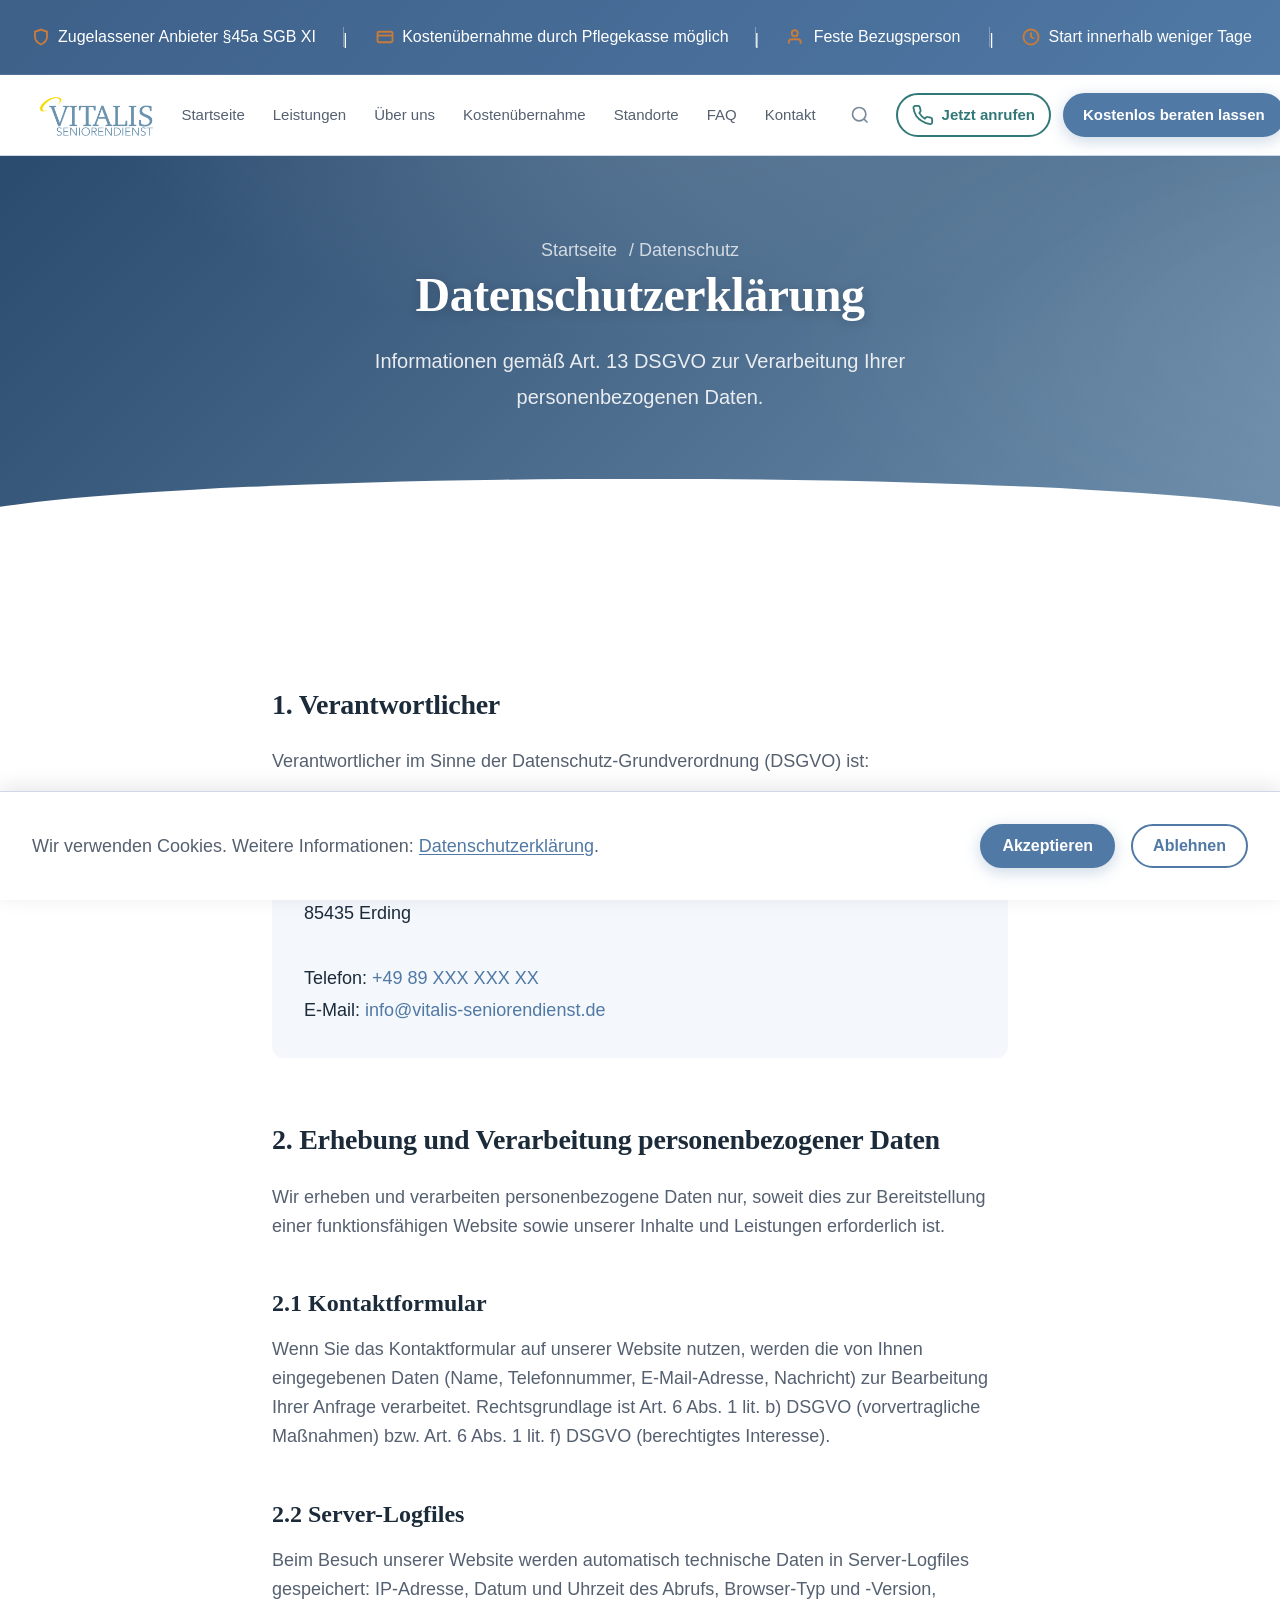
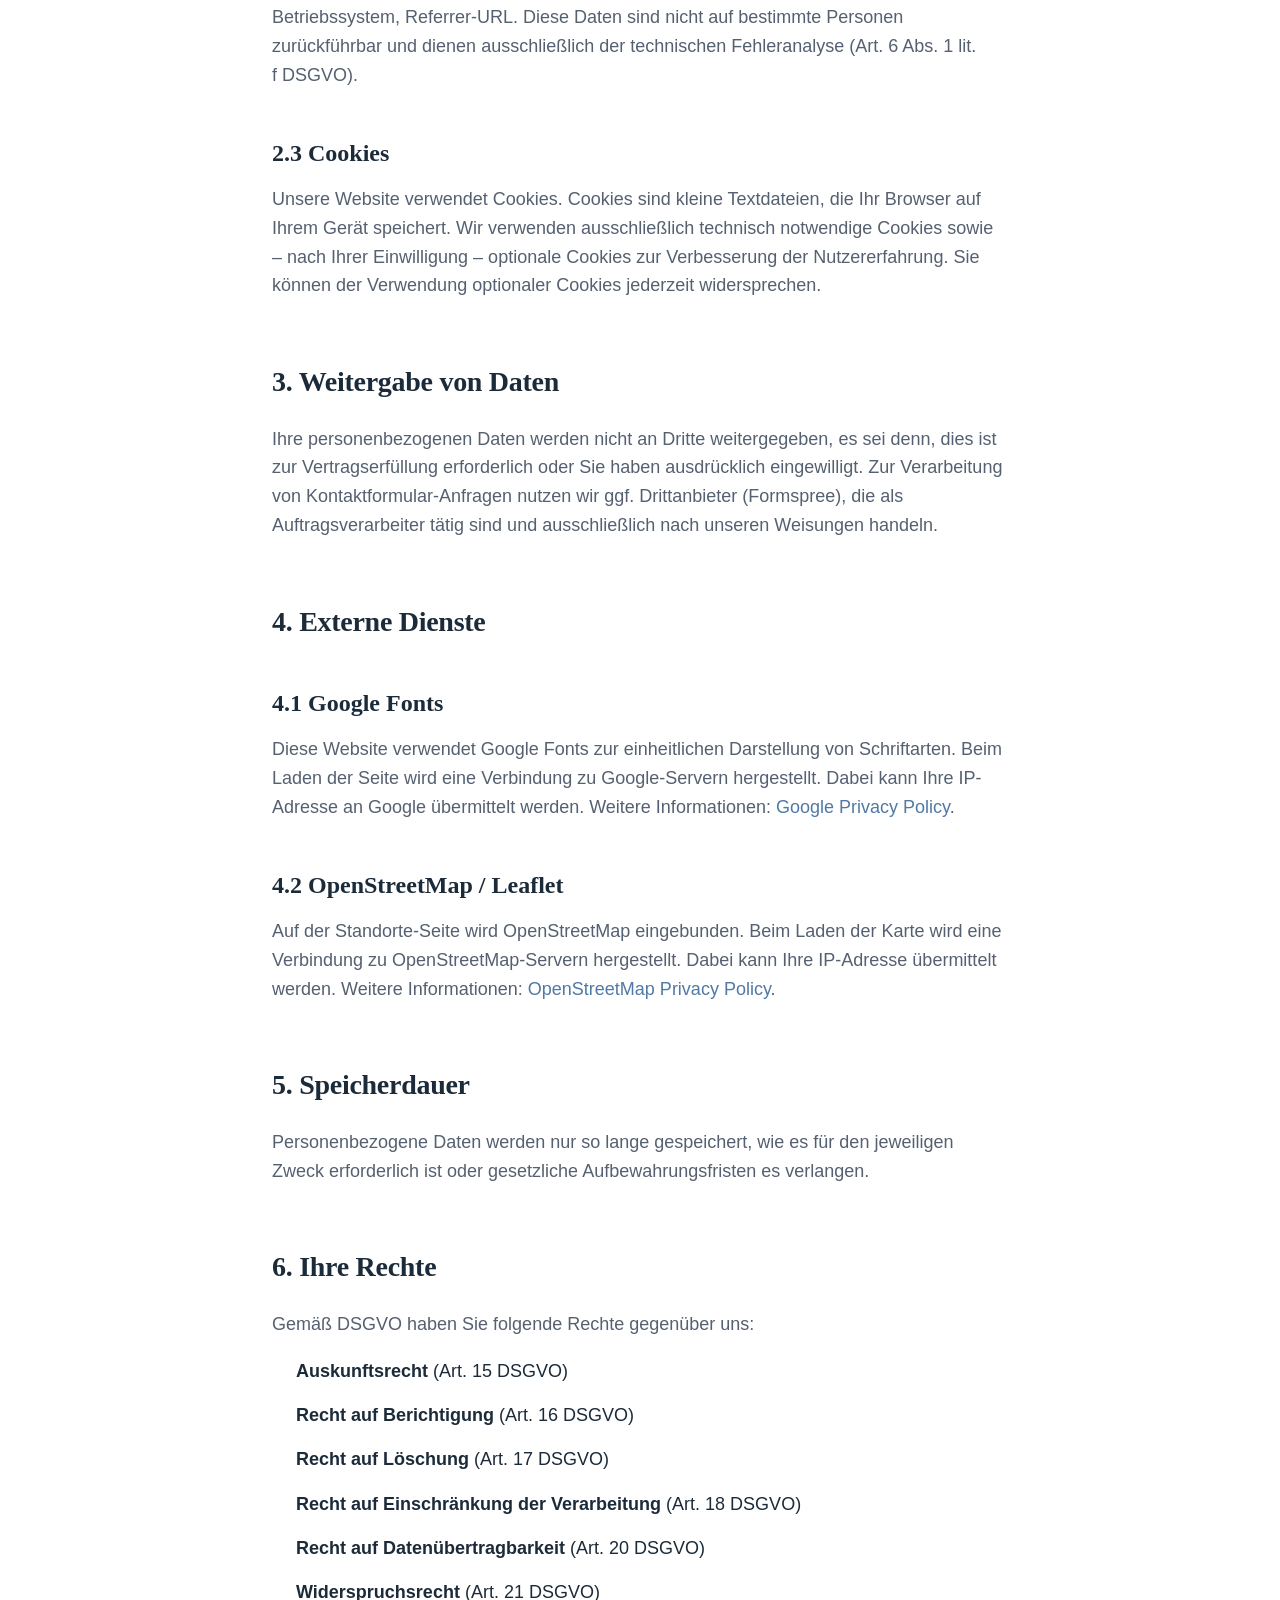
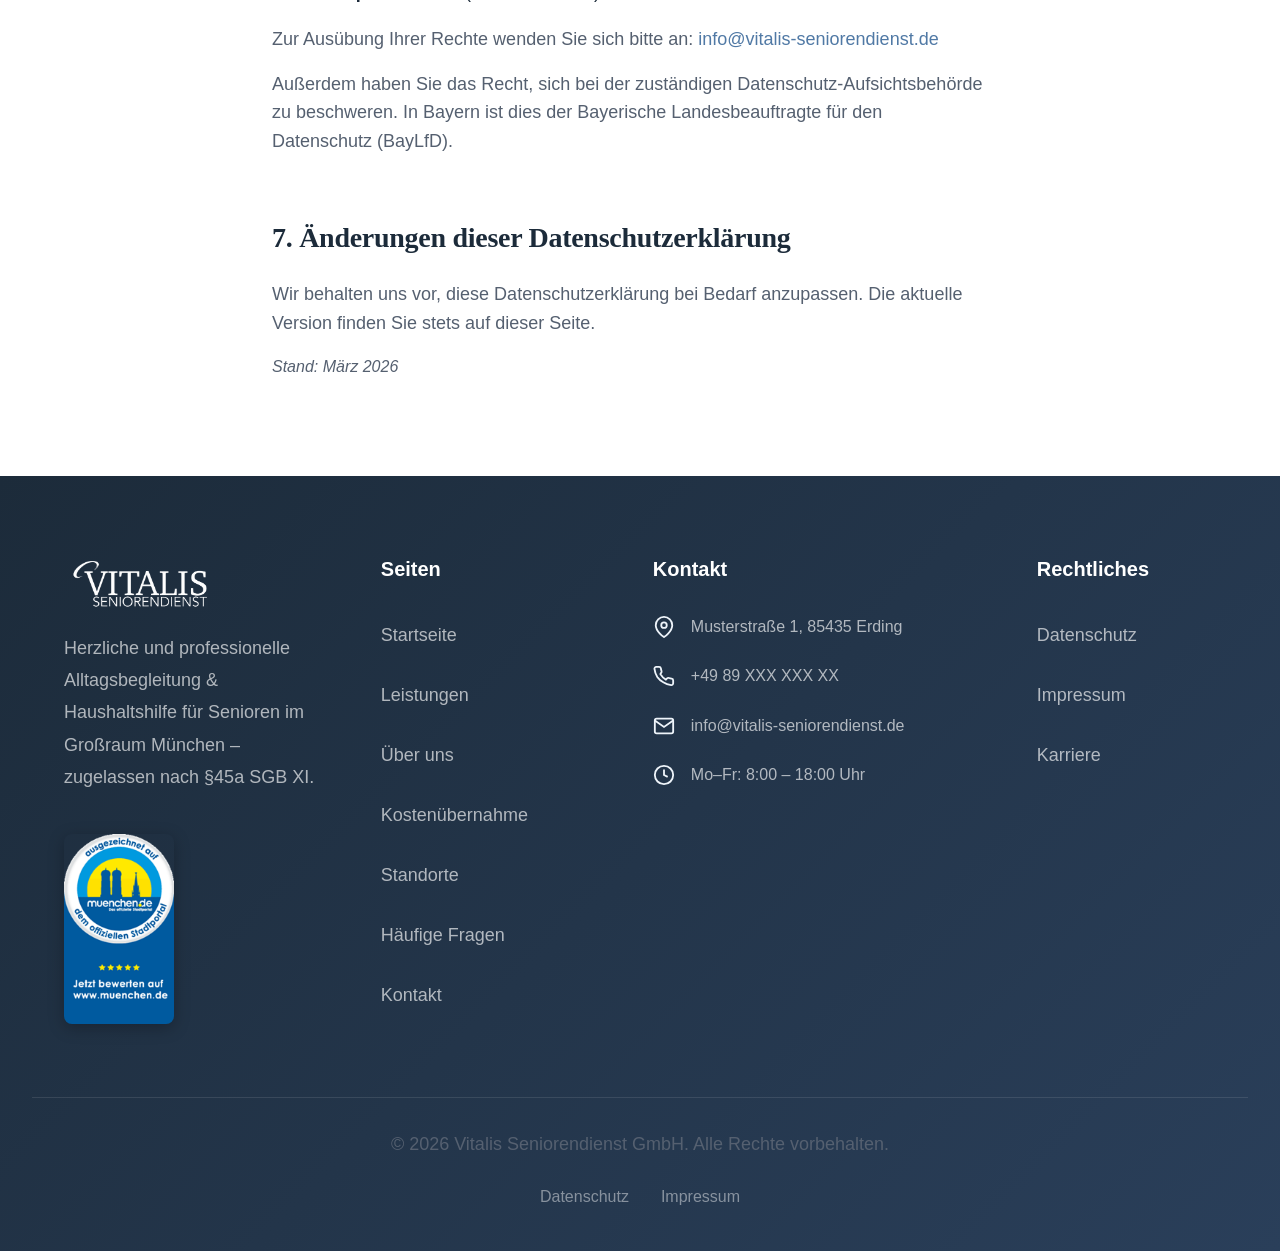
==== commit 188ef22e: "INT-205/212/214/157: DSGVO-Fix, Ankerbug, CTA, Color-Check INT-205: Google Fonts self-hosted (DSGVO-" ====
--- a/datenschutz.html
+++ b/datenschutz.html
@@ -5,10 +5,7 @@
   <meta name="viewport" content="width=device-width, initial-scale=1.0" />
   <title>Datenschutzerklärung | Vitalis Seniorendienst GmbH</title>
   <meta name="description" content="Datenschutzerklärung der Vitalis Seniorendienst GmbH – Informationen zur Verarbeitung Ihrer personenbezogenen Daten gemäß DSGVO." />
-  <meta name="robots" content="noindex, follow" />
-  <link rel="preconnect" href="https://fonts.googleapis.com" />
-  <link rel="preconnect" href="https://fonts.gstatic.com" crossorigin />
-  <link href="https://fonts.googleapis.com/css2?family=Inter:wght@400;500;600;700&family=Playfair+Display:wght@600;700&display=swap" rel="stylesheet" />
+  <meta name="robots" content="noindex, follow" />  <link rel="preload" href="assets/fonts/inter-latin.woff2" as="font" type="font/woff2" crossorigin />
   <link rel="stylesheet" href="css/main.css" />
   <link rel="stylesheet" href="css/components.css" />
   <link rel="stylesheet" href="css/responsive.css" />
@@ -81,11 +78,11 @@
   <section class="section bg-white">
     <div class="container" style="max-width: 800px;">
 
-      <div style="line-height: 1.8; font-size: var(--fs-base); color: var(--color-text);">
+      <div style="line-height: 1.8; font-size: var(--fs-base); color: var(--ink);">
 
         <h2 style="font-size: var(--fs-2xl); margin: var(--spacing-3xl) 0 var(--spacing-lg);">1. Verantwortlicher</h2>
         <p>Verantwortlicher im Sinne der Datenschutz-Grundverordnung (DSGVO) ist:</p>
-        <address style="font-style:normal; margin: var(--spacing-lg) 0; padding: var(--spacing-xl); background: var(--color-bg-light); border-radius: var(--radius-md);">
+        <address style="font-style:normal; margin: var(--spacing-lg) 0; padding: var(--spacing-xl); background: var(--ink-bg); border-radius: var(--radius-md);">
           <strong>Vitalis Seniorendienst GmbH</strong><br />
           Musterstraße 1<br />
           85435 Erding<br /><br />
@@ -134,7 +131,7 @@
 
         <h2 style="font-size: var(--fs-2xl); margin: var(--spacing-3xl) 0 var(--spacing-lg);">7. Änderungen dieser Datenschutzerklärung</h2>
         <p>Wir behalten uns vor, diese Datenschutzerklärung bei Bedarf anzupassen. Die aktuelle Version finden Sie stets auf dieser Seite.</p>
-        <p style="margin-top: var(--spacing-md); color: var(--color-text-muted); font-size: var(--fs-sm);"><em>Stand: März 2026</em></p>
+        <p style="margin-top: var(--spacing-md); color: var(--ink-muted); font-size: var(--fs-sm);"><em>Stand: März 2026</em></p>
 
       </div>
 
@@ -202,11 +199,11 @@
   </div>
 </div>
 
+  <button class="back-to-top" id="backToTop" aria-label="Nach oben scrollen" title="Nach oben">
+    <svg width="20" height="20" viewBox="0 0 24 24" fill="none" stroke="currentColor" stroke-width="2.5" aria-hidden="true"><polyline points="18 15 12 9 6 15"/></svg>
+  </button>
 <script>document.getElementById('year').textContent = new Date().getFullYear();</script>
 <script src="js/main.js"></script>
 <script src="js/animations.js"></script>
-  <button class="back-to-top" id="backToTop" aria-label="Nach oben scrollen" title="Nach oben">
-    <svg width="20" height="20" viewBox="0 0 24 24" fill="none" stroke="currentColor" stroke-width="2.5" aria-hidden="true"><polyline points="18 15 12 9 6 15"/></svg>
-  </button>
 </body>
 </html>
--- a/css/main.css
+++ b/css/main.css
@@ -3,34 +3,64 @@
    Design System, Reset, Typografie, Layout
    ======================================== */
 
+/* --- Self-hosted Fonts (DSGVO-konform, kein Google-CDN) --- */
+@font-face {
+  font-family: 'Inter';
+  font-style: normal;
+  font-weight: 400 700;
+  font-display: swap;
+  src: url('../assets/fonts/inter-latin-ext.woff2') format('woff2');
+  unicode-range: U+0100-02BA, U+02BD-02C5, U+02C7-02CC, U+02CE-02D7, U+02DD-02FF, U+0304, U+0308, U+0329, U+1D00-1DBF, U+1E00-1E9F, U+1EF2-1EFF, U+2020, U+20A0-20AB, U+20AD-20C0, U+2113, U+2C60-2C7F, U+A720-A7FF;
+}
+@font-face {
+  font-family: 'Inter';
+  font-style: normal;
+  font-weight: 400 700;
+  font-display: swap;
+  src: url('../assets/fonts/inter-latin.woff2') format('woff2');
+  unicode-range: U+0000-00FF, U+0131, U+0152-0153, U+02BB-02BC, U+02C6, U+02DA, U+02DC, U+0304, U+0308, U+0329, U+2000-206F, U+20AC, U+2122, U+2191, U+2193, U+2212, U+2215, U+FEFF, U+FFFD;
+}
+@font-face {
+  font-family: 'Playfair Display';
+  font-style: normal;
+  font-weight: 600 700;
+  font-display: swap;
+  src: url('../assets/fonts/playfair-display-latin-ext.woff2') format('woff2');
+  unicode-range: U+0100-02BA, U+02BD-02C5, U+02C7-02CC, U+02CE-02D7, U+02DD-02FF, U+0304, U+0308, U+0329, U+1D00-1DBF, U+1E00-1E9F, U+1EF2-1EFF, U+2020, U+20A0-20AB, U+20AD-20C0, U+2113, U+2C60-2C7F, U+A720-A7FF;
+}
+@font-face {
+  font-family: 'Playfair Display';
+  font-style: normal;
+  font-weight: 600 700;
+  font-display: swap;
+  src: url('../assets/fonts/playfair-display-latin.woff2') format('woff2');
+  unicode-range: U+0000-00FF, U+0131, U+0152-0153, U+02BB-02BC, U+02C6, U+02DA, U+02DC, U+0304, U+0308, U+0329, U+2000-206F, U+20AC, U+2122, U+2191, U+2193, U+2212, U+2215, U+FEFF, U+FFFD;
+}
+
 /* --- CSS Custom Properties --- */
 :root {
-  --color-primary: #5079A5;
-  --color-primary-dark: #3D6089;
-  --color-primary-darker: #2A4163;
-  --color-primary-light: #EEF4FA;
-  --color-primary-bg: rgba(80, 121, 165, 0.08);
-  --color-secondary: #3D8A8A;
-  --color-secondary-dark: #2E6B6B;
-  --color-secondary-light: #5AABAB;
-  --color-secondary-bg: rgba(61, 138, 138, 0.08);
-  --color-bg-light: #F4F7FB;
-  --color-bg-white: #ffffff;
-  --color-bg-cream: #F5F1EB;
-  --color-bg-warm: #FAF8F5;
-  --color-bg-section: #F4F7FB;
-  --color-text: #1C2B3A;
-  --color-text-muted: #556070;
-  --color-text-light: #7A8A9A;
-  --color-white: #ffffff;
-  --color-amber: #C97B3A;
-  --color-amber-dark: #A85E1F;
-  --color-accent: #C97B3A;
-  --color-accent-dark: #A85E1F;
-  --color-danger: #d4534a;
-  --color-success: #2E7D5E;
-  --color-border: #CDD8E8;
-  --color-border-dark: #B0C0D4;
+  /* Base Colors */
+  --blue:           #5079A5;
+  --blue-dark:      #3D6089;
+  --blue-soft:      #EEF4FA;
+  --blue-ghost:     rgba(80, 121, 165, 0.08);
+
+  --teal:           #327878;
+  --teal-dark:      #2E6B6B;
+  --teal-ghost:     rgba(50, 120, 120, 0.08);
+
+  --amber:          #C97B3A;
+  --amber-dark:     #A85E1F;
+
+  --ink:            #1C2B3A;
+  --ink-muted:      #556070;
+  --ink-light:      #7A8A9A;
+  --ink-border:     #CDD8E8;
+  --ink-bg:         #F4F7FB;
+  --ink-warm:       #F6F2EC;
+  --white:          #ffffff;
+
+  --color-danger:   #d4534a;
 
   --font-body: 'Inter', -apple-system, BlinkMacSystemFont, 'Segoe UI', Roboto, sans-serif;
   --font-heading: 'Playfair Display', Georgia, 'Times New Roman', serif;
@@ -64,7 +94,7 @@
   --spacing-3xl: 4rem;
   --spacing-4xl: 5rem;
   --spacing-5xl: 6rem;
-  --spacing-section: 6rem;
+  --spacing-section: 4rem;
 
   --radius-sm: 8px;
   --radius-md: 12px;
@@ -77,8 +107,8 @@
   --shadow-md: 0 4px 12px rgba(45, 41, 38, 0.06), 0 2px 4px rgba(45, 41, 38, 0.03);
   --shadow-lg: 0 8px 30px rgba(45, 41, 38, 0.07), 0 4px 8px rgba(45, 41, 38, 0.03);
   --shadow-xl: 0 16px 48px rgba(45, 41, 38, 0.09), 0 8px 16px rgba(45, 41, 38, 0.04);
-  --shadow-primary: 0 4px 16px rgba(80, 121, 165, 0.3);
-  --shadow-secondary: 0 4px 16px rgba(61, 138, 138, 0.25);
+  --shadow-primary: 0 4px 16px rgba(80, 121, 165, 0.3);   /* based on --blue */
+  --shadow-secondary: 0 4px 16px rgba(50, 120, 120, 0.25); /* based on --teal */
   --shadow-warm: 0 4px 20px rgba(244, 162, 97, 0.15);
 
   --transition-fast: 0.15s ease;
@@ -126,8 +156,8 @@
   font-size: var(--fs-base);
   font-weight: var(--fw-regular);
   line-height: var(--lh-normal);
-  color: var(--color-text);
-  background-color: var(--color-bg-white);
+  color: var(--ink);
+  background-color: var(--white);
   -webkit-font-smoothing: antialiased;
   -moz-osx-font-smoothing: grayscale;
   overflow-x: hidden;
@@ -159,13 +189,13 @@
 }
 
 a {
-  color: var(--color-primary);
+  color: var(--blue);
   text-decoration: none;
   transition: color var(--transition-fast);
 }
 
 a:hover {
-  color: var(--color-primary-dark);
+  color: var(--blue-dark);
 }
 
 ul,
@@ -186,7 +216,7 @@
   font-family: var(--font-heading);
   font-weight: var(--fw-bold);
   line-height: var(--lh-tight);
-  color: var(--color-text);
+  color: var(--ink);
   text-wrap: balance;
 }
 
@@ -225,7 +255,7 @@
 p {
   font-size: var(--fs-base);
   line-height: var(--lh-normal);
-  color: var(--color-text-muted);
+  color: var(--ink-muted);
 }
 
 .text-large {
@@ -238,23 +268,23 @@
 }
 
 .text-muted {
-  color: var(--color-text-muted);
+  color: var(--ink-muted);
 }
 
 .text-light {
-  color: var(--color-text-light);
+  color: var(--ink-light);
 }
 
 .text-white {
-  color: var(--color-white);
+  color: var(--white);
 }
 
 .text-primary {
-  color: var(--color-primary);
+  color: var(--blue);
 }
 
 .text-secondary {
-  color: var(--color-secondary);
+  color: var(--teal);
 }
 
 .text-center {
@@ -330,15 +360,15 @@
 }
 
 .section-bg {
-  background: var(--color-bg-light);
+  background: var(--ink-bg);
 }
 
 .section-cream {
-  background-color: var(--color-bg-cream);
+  background-color: var(--ink-warm);
 }
 
 .section-white {
-  background-color: var(--color-bg-white);
+  background-color: var(--white);
 }
 
 /* --- Background Utility Classes --- */
@@ -374,6 +404,7 @@
 
 .grid-4 {
   grid-template-columns: repeat(4, 1fr);
+  gap: var(--spacing-2xl);
 }
 
 .grid-auto {
@@ -484,8 +515,8 @@
   left: var(--spacing-md);
   z-index: var(--z-skip);
   padding: var(--spacing-md) var(--spacing-xl);
-  background-color: var(--color-primary);
-  color: var(--color-white);
+  background-color: var(--blue);
+  color: var(--white);
   font-size: var(--fs-base);
   font-weight: var(--fw-semibold);
   border-radius: 0 0 var(--radius-md) var(--radius-md);
@@ -495,11 +526,11 @@
 .skip-link:focus {
   top: 0;
   outline: none;
-  color: var(--color-white);
+  color: var(--white);
 }
 
 *:focus-visible {
-  outline: 3px solid var(--color-primary);
+  outline: 3px solid var(--blue);
   outline-offset: 3px;
   border-radius: var(--radius-sm);
 }
@@ -529,8 +560,8 @@
 
 /* --- Selection --- */
 ::selection {
-  background-color: var(--color-primary);
-  color: var(--color-white);
+  background-color: var(--blue);
+  color: var(--white);
 }
 
 /* --- Scrollbar --- */
@@ -539,16 +570,16 @@
 }
 
 ::-webkit-scrollbar-track {
-  background: var(--color-bg-light);
+  background: var(--ink-bg);
 }
 
 ::-webkit-scrollbar-thumb {
-  background: var(--color-border-dark);
+  background: var(--ink-light);
   border-radius: var(--radius-pill);
 }
 
 ::-webkit-scrollbar-thumb:hover {
-  background: var(--color-text-light);
+  background: var(--ink-light);
 }
 
 /* --- Cookie Banner --- */
@@ -558,8 +589,8 @@
   left: 0;
   right: 0;
   z-index: var(--z-cookie);
-  background-color: var(--color-white);
-  border-top: 1px solid var(--color-border);
+  background-color: var(--white);
+  border-top: 1px solid var(--ink-border);
   box-shadow: 0 -4px 20px rgba(0, 0, 0, 0.1);
   padding: var(--spacing-xl) 0;
   transform: translateY(100%);
@@ -582,13 +613,13 @@
 
 .cookie-banner__text {
   font-size: var(--fs-base);
-  color: var(--color-text-muted);
+  color: var(--ink-muted);
   line-height: var(--lh-normal);
   flex: 1;
 }
 
 .cookie-banner__text a {
-  color: var(--color-primary);
+  color: var(--blue);
   text-decoration: underline;
   text-underline-offset: 2px;
 }
--- a/css/components.css
+++ b/css/components.css
@@ -28,17 +28,17 @@
 }
 
 .btn-primary {
-  background: var(--color-primary);
-  color: var(--color-white);
-  border-color: var(--color-primary);
+  background: var(--blue);
+  color: var(--white);
+  border-color: var(--blue);
   box-shadow: var(--shadow-primary);
 }
 
 .btn-primary:hover,
 .btn-primary:focus-visible {
-  background: var(--color-primary-dark);
-  border-color: var(--color-primary-dark);
-  color: var(--color-white);
+  background: var(--blue-dark);
+  border-color: var(--blue-dark);
+  color: var(--white);
   box-shadow: 0 4px 20px rgba(80, 121, 165, 0.35);
   transform: translateY(-2px) scale(1.02);
 }
@@ -50,14 +50,14 @@
 
 .btn-secondary {
   background-color: transparent;
-  color: var(--color-primary);
-  border-color: var(--color-primary);
+  color: var(--blue);
+  border-color: var(--blue);
 }
 
 .btn-secondary:hover,
 .btn-secondary:focus-visible {
-  background-color: var(--color-primary);
-  color: var(--color-white);
+  background-color: var(--blue);
+  color: var(--white);
   transform: translateY(-2px) scale(1.02);
 }
 
@@ -66,17 +66,17 @@
 }
 
 .btn-phone {
-  background-color: var(--color-secondary);
-  color: var(--color-white);
-  border-color: var(--color-secondary);
+  background-color: var(--teal);
+  color: var(--white);
+  border-color: var(--teal);
   box-shadow: var(--shadow-secondary);
 }
 
 .btn-phone:hover,
 .btn-phone:focus-visible {
-  background-color: var(--color-secondary-dark);
-  border-color: var(--color-secondary-dark);
-  color: var(--color-white);
+  background-color: var(--teal-dark);
+  border-color: var(--teal-dark);
+  color: var(--white);
   box-shadow: 0 6px 24px rgba(61, 138, 138, 0.35);
   transform: translateY(-2px) scale(1.02);
 }
@@ -86,15 +86,15 @@
 }
 
 .btn-white {
-  background-color: var(--color-white);
-  color: var(--color-primary);
-  border-color: var(--color-white);
+  background-color: var(--white);
+  color: var(--blue);
+  border-color: var(--white);
 }
 
 .btn-white:hover,
 .btn-white:focus-visible {
-  background-color: var(--color-bg-light);
-  color: var(--color-primary-dark);
+  background-color: var(--ink-bg);
+  color: var(--blue-dark);
   transform: translateY(-2px);
 }
 
@@ -132,7 +132,7 @@
   background-color: rgba(255, 255, 255, 0.97);
   backdrop-filter: blur(12px);
   -webkit-backdrop-filter: blur(12px);
-  border-bottom: 1px solid var(--color-border);
+  border-bottom: 1px solid var(--ink-border);
   transition: box-shadow var(--transition-base);
 }
 
@@ -157,7 +157,7 @@
   gap: var(--spacing-sm);
   flex-shrink: 0;
   text-decoration: none;
-  color: var(--color-text);
+  color: var(--ink);
 }
 
 .nav__logo img,
@@ -172,7 +172,7 @@
   font-family: var(--font-heading);
   font-size: var(--fs-xl);
   font-weight: var(--fw-bold);
-  color: var(--color-primary);
+  color: var(--blue);
   line-height: 1.2;
 }
 
@@ -181,7 +181,7 @@
   font-family: var(--font-body);
   font-size: var(--fs-xs);
   font-weight: var(--fw-regular);
-  color: var(--color-text-muted);
+  color: var(--ink-muted);
   letter-spacing: 0.03em;
 }
 
@@ -195,7 +195,7 @@
 .nav__link {
   font-size: 0.9375rem;
   font-weight: var(--fw-medium);
-  color: var(--color-text-muted);
+  color: var(--ink-muted);
   text-decoration: none;
   padding: var(--spacing-xs) var(--spacing-xs);
   position: relative;
@@ -213,14 +213,14 @@
   left: 0;
   width: 0;
   height: 2px;
-  background-color: var(--color-primary);
+  background-color: var(--blue);
   border-radius: 1px;
   transition: width var(--transition-base);
 }
 
 .nav__link:hover,
 .nav__link.is-active {
-  color: var(--color-primary);
+  color: var(--blue);
 }
 
 .nav__link:hover::after,
@@ -244,15 +244,15 @@
   height: 40px;
   border: none;
   background: transparent;
-  color: var(--color-text-light);
+  color: var(--ink-light);
   border-radius: var(--radius-md);
   cursor: pointer;
   transition: color var(--transition-fast), background var(--transition-fast), opacity 0.25s ease;
   flex-shrink: 0;
 }
 .nav__search-btn:hover {
-  color: var(--color-primary);
-  background: var(--color-primary-light);
+  color: var(--blue);
+  background: var(--blue-soft);
 }
 
 /* Nav-Elemente ausblenden wenn Suche aktiv */
@@ -277,7 +277,7 @@
   z-index: 10;
 }
 .nav.is-searching .nav__search-wrap {
-  width: min(560px, calc(100% - 200px));
+  width: min(560px, calc(100% - 180px));
   opacity: 1;
   pointer-events: auto;
 }
@@ -286,8 +286,8 @@
   display: flex;
   align-items: center;
   gap: var(--spacing-sm);
-  background: var(--color-white);
-  border: 1.5px solid var(--color-primary);
+  background: var(--white);
+  border: 1.5px solid var(--blue);
   border-radius: var(--radius-pill);
   padding: 0 var(--spacing-md) 0 var(--spacing-lg);
   height: 44px;
@@ -295,7 +295,7 @@
   overflow: hidden;
 }
 .nav__search-bar svg {
-  color: var(--color-primary);
+  color: var(--blue);
   flex-shrink: 0;
 }
 .nav__search-input {
@@ -303,13 +303,13 @@
   border: none;
   outline: none;
   font-size: var(--fs-base);
-  color: var(--color-text);
+  color: var(--ink);
   font-family: var(--font-body);
   background: transparent;
   min-width: 0;
 }
 .nav__search-input::placeholder {
-  color: var(--color-text-muted);
+  color: var(--ink-muted);
 }
 .nav__search-close {
   display: flex;
@@ -318,16 +318,16 @@
   width: 30px;
   height: 30px;
   border: none;
-  background: var(--color-bg-light);
+  background: var(--ink-bg);
   border-radius: 50%;
   cursor: pointer;
-  color: var(--color-text-muted);
+  color: var(--ink-muted);
   flex-shrink: 0;
   transition: background var(--transition-fast), color var(--transition-fast);
 }
 .nav__search-close:hover {
-  background: var(--color-primary-light);
-  color: var(--color-primary);
+  background: var(--blue-soft);
+  color: var(--blue);
 }
 
 /* Ergebnis-Dropdown */
@@ -336,8 +336,8 @@
   top: calc(100% + 8px);
   left: 0;
   right: 0;
-  background: var(--color-white);
-  border: 1px solid var(--color-border);
+  background: var(--white);
+  border: 1px solid var(--ink-border);
   border-radius: var(--radius-xl);
   box-shadow: var(--shadow-xl);
   overflow: hidden;
@@ -366,23 +366,23 @@
 }
 .nav__search-results li a:hover,
 .nav__search-results li a:focus {
-  background: var(--color-bg-light);
+  background: var(--ink-bg);
   outline: none;
 }
 .search-result__title {
   font-size: var(--fs-sm);
   font-weight: var(--fw-semibold);
-  color: var(--color-text);
+  color: var(--ink);
 }
 .search-result__desc {
   font-size: var(--fs-xs);
-  color: var(--color-text-muted);
+  color: var(--ink-muted);
   margin-top: 1px;
 }
 .nav__search-empty {
   padding: var(--spacing-md) var(--spacing-lg);
   font-size: var(--fs-sm);
-  color: var(--color-text-muted);
+  color: var(--ink-muted);
   text-align: center;
 }
 
@@ -392,11 +392,11 @@
   gap: var(--spacing-xs);
   font-size: 0.9375rem;
   font-weight: var(--fw-semibold);
-  color: var(--color-secondary);
+  color: var(--teal);
   text-decoration: none;
   min-height: 44px;
   padding: 8px 14px;
-  border: 2px solid var(--color-secondary);
+  border: 2px solid var(--teal);
   border-radius: var(--radius-pill);
   background: transparent;
   transition: all var(--transition-fast);
@@ -405,8 +405,8 @@
   -webkit-tap-highlight-color: transparent;
 }
 .nav__phone:hover {
-  background: var(--color-secondary);
-  color: var(--color-white);
+  background: var(--teal);
+  color: var(--white);
 }
 
 .nav__phone svg {
@@ -436,7 +436,7 @@
   display: block;
   width: 100%;
   height: 2.5px;
-  background-color: var(--color-text);
+  background-color: var(--ink);
   border-radius: 2px;
   transition: all var(--transition-base);
   transform-origin: center;
@@ -462,7 +462,7 @@
   right: 0;
   bottom: 0;
   z-index: var(--z-mobile-menu);
-  background-color: var(--color-white);
+  background-color: var(--white);
   padding: calc(var(--nav-height) + var(--spacing-2xl)) var(--container-padding) var(--spacing-2xl);
   display: flex;
   flex-direction: column;
@@ -486,9 +486,9 @@
   padding: var(--spacing-md) 0;
   font-size: var(--fs-xl);
   font-weight: var(--fw-medium);
-  color: var(--color-text);
+  color: var(--ink);
   text-decoration: none;
-  border-bottom: 1px solid var(--color-border);
+  border-bottom: 1px solid var(--ink-border);
   min-height: 56px;
   touch-action: manipulation;
   -webkit-tap-highlight-color: transparent;
@@ -497,7 +497,7 @@
 
 .mobile-menu__link:hover,
 .mobile-menu__link.is-active {
-  color: var(--color-primary);
+  color: var(--blue);
 }
 
 .mobile-menu__phone {
@@ -507,8 +507,8 @@
   gap: var(--spacing-sm);
   margin-top: auto;
   padding: var(--spacing-lg);
-  background-color: var(--color-secondary);
-  color: var(--color-white);
+  background-color: var(--teal);
+  color: var(--white);
   font-size: var(--fs-lg);
   font-weight: var(--fw-semibold);
   text-decoration: none;
@@ -520,8 +520,8 @@
 
 /* --- Trust Bar --- */
 .trust-bar {
-  background: linear-gradient(135deg, #3D6089 0%, #5079A5 100%);
-  color: var(--color-white);
+  background: linear-gradient(135deg, var(--blue-dark) 0%, var(--blue) 100%);
+  color: var(--white);
   padding: var(--spacing-sm) 0;
   font-size: var(--fs-sm);
   border-bottom: 1px solid rgba(255, 255, 255, 0.1);
@@ -550,7 +550,7 @@
   width: 18px;
   height: 18px;
   flex-shrink: 0;
-  color: var(--color-amber);
+  color: var(--amber);
 }
 
 .trust-bar__divider {
@@ -564,37 +564,14 @@
 .hero {
   position: relative;
   background:
-    linear-gradient(to right, rgba(0,0,0,0.62) 0%, rgba(0,0,0,0.35) 60%, rgba(0,0,0,0.15) 100%),
-    url('../images/hero-homecare.jpeg') center 30% / cover no-repeat;
-  color: var(--color-white);
+    linear-gradient(105deg, rgba(15,30,60,0.78) 0%, rgba(28,43,58,0.58) 45%, rgba(0,0,0,0.22) 100%),
+    url('../images/hero-homecare-new.jpeg') center 25% / cover no-repeat;
+  color: var(--white);
   padding: var(--spacing-5xl) 0;
   overflow: hidden;
   min-height: 600px;
   display: flex;
   align-items: center;
-}
-
-.hero::before {
-  content: '';
-  position: absolute;
-  top: 0;
-  left: 0;
-  right: 0;
-  bottom: 0;
-  background:
-    radial-gradient(ellipse 60% 50% at 20% 40%, rgba(255,255,255,0.06) 0%, transparent 70%),
-    radial-gradient(ellipse 40% 60% at 80% 60%, rgba(80,121,165,0.12) 0%, transparent 70%),
-    radial-gradient(ellipse at 20% 50%, rgba(244, 162, 97, 0.10) 0%, transparent 60%),
-    radial-gradient(ellipse at 80% 20%, rgba(255, 255, 255, 0.07) 0%, transparent 50%),
-    radial-gradient(ellipse at 60% 80%, rgba(80, 121, 165, 0.08) 0%, transparent 50%);
-  pointer-events: none;
-  z-index: 1;
-  animation: heroGlow 8s ease-in-out infinite alternate;
-}
-
-@keyframes heroGlow {
-  0% { opacity: 0.7; }
-  100% { opacity: 1; }
 }
 
 .hero__inner {
@@ -624,33 +601,103 @@
 }
 
 .hero__stat {
-  background: rgba(255,255,255,0.12);
-  backdrop-filter: blur(8px);
-  -webkit-backdrop-filter: blur(8px);
-  border: 1px solid rgba(255,255,255,0.18);
-  border-top: 1px solid rgba(255,255,255,0.32);
-  border-left: 1px solid rgba(255,255,255,0.22);
+  position: relative;
+  background: rgba(0, 0, 0, 0.45);
+  border: 1px solid rgba(255, 255, 255, 0.15);
   border-radius: var(--radius-lg);
   padding: var(--spacing-md) var(--spacing-lg);
+  padding-top: calc(var(--spacing-md) + 3px); /* Platz für Akzentstreifen */
   min-width: 120px;
   flex: 1;
-  text-align: center;
-  box-shadow: 0 4px 16px rgba(0,0,0,0.18), inset 0 1px 0 rgba(255,255,255,0.12);
+  display: flex;
+  align-items: center;
+  gap: var(--spacing-sm);
+  text-align: left;
+  overflow: hidden;
+  box-shadow: 0 4px 16px rgba(0, 0, 0, 0.22), inset 0 1px 0 rgba(255, 255, 255, 0.10);
+  backdrop-filter: blur(6px);
+  -webkit-backdrop-filter: blur(6px);
+  transition: background var(--transition-base), box-shadow var(--transition-base);
+  cursor: default;
+}
+
+/* Akzentstreifen oben – einheitlich Amber */
+.hero__stat::before {
+  content: '';
+  position: absolute;
+  top: 0; left: 0; right: 0;
+  height: 3px;
+  background: var(--amber);
+  border-radius: var(--radius-lg) var(--radius-lg) 0 0;
+  transition: height 0.25s ease;
+}
+
+/* Shimmer-Sweep: Lichtglanz läuft einmalig von links nach rechts */
+@keyframes shimmer-sweep {
+  0%   { transform: translateX(-200%); }
+  100% { transform: translateX(350%); }
+}
+
+.hero__stat::after {
+  content: '';
+  position: absolute;
+  top: 0;
+  left: 0;
+  height: 100%;
+  width: 40%;
+  background: linear-gradient(90deg, transparent 0%, rgba(255, 255, 255, 0.12) 50%, transparent 100%);
+  border-radius: var(--radius-lg);
+  transform: translateX(-200%);
+}
+
+/* Hover nur auf echten Pointer-Geräten (nicht Touch) */
+@media (hover: hover) {
+  .hero__stat:hover {
+    background: rgba(0, 0, 0, 0.35);
+    box-shadow: 0 6px 24px rgba(0, 0, 0, 0.28), inset 0 1px 0 rgba(255, 255, 255, 0.14);
+  }
+
+  .hero__stat:hover::before {
+    height: 5px;
+  }
+
+  .hero__stat:hover::after {
+    animation: shimmer-sweep 1.1s ease-in-out forwards;
+  }
+}
+
+@media (prefers-reduced-motion: reduce) {
+  .hero__stat::after { animation: none !important; }
+}
+
+/* --- Button Modifier: Sekundär auf dunklem Hintergrund --- */
+.btn-secondary--on-dark {
+  border-color: rgba(255, 255, 255, 0.6);
+  color: var(--white);
+}
+
+@media (hover: hover) {
+  .btn-secondary--on-dark:hover {
+    border-color: var(--white);
+    background: rgba(255, 255, 255, 0.10);
+    color: var(--white);
+  }
 }
 
 .hero__stat-number {
   display: block;
   font-size: var(--fs-2xl);
   font-weight: var(--fw-bold);
-  color: var(--color-white);
-  line-height: 1.1;
+  color: var(--white);
+  line-height: 1;
+  flex-shrink: 0;
 }
 
 .hero__stat-label {
   display: block;
-  font-size: var(--fs-sm);
-  color: rgba(255,255,255,0.75);
-  margin-top: 2px;
+  font-size: var(--fs-xs);
+  color: rgba(255, 255, 255, 0.80);
+  line-height: 1.35;
 }
 
 .hero__badge {
@@ -658,25 +705,25 @@
   align-items: center;
   gap: var(--spacing-xs);
   padding: var(--spacing-xs) var(--spacing-lg);
-  background-color: rgba(255, 255, 255, 0.15);
+  background-color: rgba(0, 0, 0, 0.25);
   border: 1px solid rgba(255, 255, 255, 0.25);
   border-radius: var(--radius-pill);
   font-size: var(--fs-sm);
   font-weight: var(--fw-medium);
   margin-bottom: var(--spacing-xl);
-  backdrop-filter: blur(8px);
 }
 
 .hero__title {
   font-size: var(--fs-hero);
   font-weight: var(--fw-bold);
-  color: var(--color-white);
+  color: var(--white);
+  max-width: 14ch;
   margin-bottom: var(--spacing-lg);
   line-height: 1.15;
 }
 
 .hero__title-accent {
-  color: var(--color-amber);
+  color: var(--amber);
   /* Kein text-shadow hier – Amber auf dunklem Hintergrund hat ausreichend Eigenkontrast */
 }
 
@@ -712,9 +759,10 @@
 }
 
 .hero__trust-item svg {
-  width: 20px;
-  height: 20px;
-  color: var(--color-amber);
+  width: 22px;
+  height: 22px;
+  flex-shrink: 0;
+  color: var(--amber);
   flex-shrink: 0;
 }
 
@@ -729,7 +777,7 @@
   max-width: 720px;
   margin-left: auto;
   margin-right: auto;
-  margin-bottom: var(--spacing-3xl);
+  margin-bottom: var(--spacing-xl);
 }
 
 .section-header__label {
@@ -739,7 +787,7 @@
   font-family: var(--font-body);
   font-size: var(--fs-sm);
   font-weight: var(--fw-semibold);
-  color: var(--color-primary);
+  color: var(--blue);
   text-transform: uppercase;
   letter-spacing: 0.08em;
   margin-bottom: var(--spacing-md);
@@ -753,23 +801,47 @@
   display: block;
   width: 60px;
   height: 4px;
-  background: linear-gradient(90deg, var(--color-primary), var(--color-primary-light));
+  background: linear-gradient(90deg, var(--blue), var(--blue-soft));
   border-radius: var(--radius-pill);
   margin: var(--spacing-lg) auto 0;
 }
 
 .section-header__text {
   font-size: var(--fs-lg);
-  color: var(--color-text-muted);
+  color: var(--ink-muted);
   line-height: var(--lh-relaxed);
+}
+
+.section-header__rating-pill {
+  display: inline-flex;
+  align-items: center;
+  gap: 0.4rem;
+  margin-top: var(--spacing-md);
+  padding: 0.35rem 0.9rem;
+  border: 1px solid var(--ink-border);
+  border-radius: var(--radius-pill);
+  font-size: var(--fs-xs);
+  font-weight: 500;
+  color: var(--ink-muted);
+  text-decoration: none;
+  transition: border-color 0.15s, color 0.15s;
+}
+.section-header__rating-pill:hover {
+  border-color: var(--blue);
+  color: var(--blue);
+}
+.section-header__rating-stars {
+  color: var(--amber);
+  letter-spacing: -1px;
+  font-size: 0.8rem;
 }
 
 /* --- Feature Cards --- */
 .feature-card {
-  background-color: var(--color-white);
-  border: 1px solid var(--color-border);
+  background-color: var(--white);
+  border: 1px solid var(--ink-border);
   border-radius: var(--radius-lg);
-  padding: var(--spacing-2xl);
+  padding: var(--spacing-xl);
   transition: all var(--transition-base);
   position: relative;
   overflow: hidden;
@@ -782,16 +854,16 @@
   left: 0;
   right: 0;
   height: 4px;
-  background: linear-gradient(90deg, var(--color-primary), var(--color-primary-light));
+  background: linear-gradient(90deg, var(--blue), var(--blue-soft));
   opacity: 0;
   transition: opacity var(--transition-base);
 }
 
 .feature-card:hover {
-  border-color: var(--color-primary-light);
+  border-color: var(--blue-soft);
   box-shadow: var(--shadow-lg);
   transform: translateY(-4px);
-  background: var(--color-white);
+  background: var(--white);
 }
 
 .feature-card:hover::before {
@@ -804,16 +876,16 @@
   justify-content: center;
   width: 64px;
   height: 64px;
-  background-color: var(--color-primary-bg);
+  background-color: var(--blue-ghost);
   border-radius: var(--radius-circle);
-  margin-bottom: var(--spacing-lg);
-  color: var(--color-primary);
+  margin-bottom: var(--spacing-md);
+  color: var(--blue);
   transition: all var(--transition-base);
 }
 
 .feature-card:hover .feature-card__icon {
-  background-color: var(--color-primary);
-  color: var(--color-white);
+  background-color: var(--blue);
+  color: var(--white);
   transform: rotate(5deg) scale(1.1);
 }
 
@@ -825,13 +897,13 @@
 .feature-card__title {
   font-size: var(--fs-xl);
   font-weight: var(--fw-bold);
-  margin-bottom: var(--spacing-md);
-  color: var(--color-text);
+  margin-bottom: var(--spacing-sm);
+  color: var(--ink);
 }
 
 .feature-card__text {
   font-size: var(--fs-base);
-  color: var(--color-text-muted);
+  color: var(--ink-muted);
   line-height: var(--lh-relaxed);
 }
 
@@ -841,7 +913,7 @@
   gap: var(--spacing-xs);
   margin-top: var(--spacing-lg);
   font-weight: var(--fw-semibold);
-  color: var(--color-primary);
+  color: var(--blue);
   min-height: 48px;
   touch-action: manipulation;
   -webkit-tap-highlight-color: transparent;
@@ -857,12 +929,71 @@
   transform: translateX(4px);
 }
 
+.feature-card__toggle {
+  display: inline-flex;
+  align-items: center;
+  gap: var(--spacing-xs);
+  margin-top: var(--spacing-lg);
+  font-weight: var(--fw-semibold);
+  font-size: inherit;
+  font-family: inherit;
+  color: var(--blue);
+  min-height: 48px;
+  background: none;
+  border: none;
+  padding: 0;
+  cursor: pointer;
+  touch-action: manipulation;
+  -webkit-tap-highlight-color: transparent;
+}
+
+.feature-card__toggle svg {
+  width: 20px;
+  height: 20px;
+  transition: transform var(--transition-fast);
+}
+
+.feature-card__toggle[aria-expanded="true"] svg {
+  transform: rotate(90deg);
+}
+
+.feature-card__expand {
+  margin-top: var(--spacing-md);
+  padding-top: var(--spacing-md);
+  border-top: 1px solid var(--ink-border);
+}
+
+.feature-card__expand ul {
+  list-style: none;
+  padding: 0;
+  margin: 0;
+  display: flex;
+  flex-direction: column;
+  gap: var(--spacing-xs);
+}
+
+.feature-card__expand li {
+  display: flex;
+  align-items: flex-start;
+  gap: var(--spacing-xs);
+  font-size: var(--fs-sm);
+  color: var(--ink-muted);
+  line-height: var(--lh-normal);
+}
+
+.feature-card__expand li svg {
+  flex-shrink: 0;
+  margin-top: 3px;
+  color: var(--teal);
+}
+
+
 /* --- Feature Section (Two-Column) --- */
 .feature-section {
   display: grid;
-  grid-template-columns: 1fr 1fr;
-  align-items: center;
-  gap: var(--spacing-3xl);
+  grid-template-columns: 1fr;  /* Mobile-first: 1 Spalte, Desktop-Override in responsive.css */
+  align-items: center;
+  gap: var(--spacing-2xl);
 }
 
 .feature-section--reverse {
@@ -884,7 +1015,7 @@
   font-family: var(--font-body);
   font-size: var(--fs-sm);
   font-weight: var(--fw-semibold);
-  color: var(--color-primary);
+  color: var(--blue);
   text-transform: uppercase;
   letter-spacing: 0.08em;
   margin-bottom: var(--spacing-md);
@@ -897,7 +1028,7 @@
 
 .feature-section__text {
   font-size: var(--fs-base);
-  color: var(--color-text-muted);
+  color: var(--ink-muted);
   line-height: var(--lh-relaxed);
   margin-bottom: var(--spacing-xl);
 }
@@ -914,14 +1045,14 @@
   align-items: flex-start;
   gap: var(--spacing-md);
   font-size: var(--fs-base);
-  color: var(--color-text-muted);
+  color: var(--ink-muted);
   line-height: var(--lh-normal);
 }
 
 .feature-section__list-item svg {
   width: 24px;
   height: 24px;
-  color: var(--color-secondary);
+  color: var(--teal);
   flex-shrink: 0;
   margin-top: 2px;
 }
@@ -930,19 +1061,23 @@
   border-radius: var(--radius-xl);
   overflow: hidden;
   box-shadow: var(--shadow-lg);
+  max-height: 520px;
+  align-self: center;
 }
 
 .feature-section__image img {
   width: 100%;
   height: 100%;
+  max-height: 520px;
   object-fit: cover;
+  display: block;
 }
 
 /* --- Vorteile Section --- */
 .vorteile-list {
   display: grid;
-  grid-template-columns: repeat(2, 1fr);
-  gap: var(--spacing-xl);
+  grid-template-columns: 1fr;  /* Mobile-first: 1 Spalte; Desktop ab 768px → 2 Spalten */
+  gap: var(--spacing-lg);
 }
 
 .vorteile-item {
@@ -950,14 +1085,14 @@
   align-items: flex-start;
   gap: var(--spacing-lg);
   padding: var(--spacing-xl);
-  background-color: var(--color-white);
+  background-color: var(--white);
   border-radius: var(--radius-lg);
-  border: 1px solid var(--color-border);
+  border: 1px solid var(--ink-border);
   transition: all var(--transition-base);
 }
 
 .vorteile-item:hover {
-  border-color: var(--color-secondary-light);
+  border-color: var(--teal);
   box-shadow: var(--shadow-md);
 }
 
@@ -967,7 +1102,7 @@
   justify-content: center;
   width: 48px;
   height: 48px;
-  background-color: var(--color-secondary-bg);
+  background-color: var(--teal-ghost);
   border-radius: var(--radius-circle);
   flex-shrink: 0;
 }
@@ -975,7 +1110,7 @@
 .vorteile-item__icon svg {
   width: 24px;
   height: 24px;
-  color: var(--color-secondary);
+  color: var(--teal);
 }
 
 .vorteile-item__content {
@@ -986,13 +1121,13 @@
   font-family: var(--font-body);
   font-size: var(--fs-lg);
   font-weight: var(--fw-semibold);
-  color: var(--color-text);
+  color: var(--ink);
   margin-bottom: var(--spacing-xs);
 }
 
 .vorteile-item__text {
   font-size: var(--fs-base);
-  color: var(--color-text-muted);
+  color: var(--ink-muted);
   line-height: var(--lh-normal);
 }
 
@@ -1008,7 +1143,7 @@
   align-items: center;
   gap: var(--spacing-md);
   font-size: var(--fs-base);
-  color: var(--color-text);
+  color: var(--ink);
   line-height: var(--lh-normal);
   font-weight: var(--fw-medium);
 }
@@ -1019,7 +1154,7 @@
   justify-content: center;
   width: 28px;
   height: 28px;
-  background-color: var(--color-secondary);
+  background-color: var(--teal);
   border-radius: var(--radius-circle);
   flex-shrink: 0;
 }
@@ -1027,19 +1162,19 @@
 .check-list__icon svg {
   width: 16px;
   height: 16px;
-  color: var(--color-white);
+  color: var(--white);
 }
 
 /* --- Testimonials --- */
 .testimonial-grid {
   display: grid;
-  grid-template-columns: repeat(3, 1fr);
+  grid-template-columns: 1fr;  /* Mobile-first; ab 768px → 2-spaltig, ab 1024px → 3-spaltig */
   gap: var(--spacing-xl);
 }
 
 .testimonial-card {
-  background-color: var(--color-white);
-  border: 1px solid var(--color-border);
+  background-color: var(--white);
+  border: 1px solid var(--ink-border);
   border-radius: var(--radius-xl);
   padding: var(--spacing-2xl);
   position: relative;
@@ -1054,15 +1189,15 @@
   font-size: 4rem;
   line-height: 1;
   font-family: var(--font-heading);
-  color: var(--color-primary-bg);
+  color: var(--blue-ghost);
   pointer-events: none;
 }
 
 .testimonial-card:hover {
   box-shadow: var(--shadow-lg);
   transform: translateY(-4px);
-  border-color: var(--color-primary-light);
-  background: var(--color-white);
+  border-color: var(--blue-soft);
+  background: var(--white);
 }
 
 .testimonial-card__stars {
@@ -1074,19 +1209,19 @@
 .testimonial-card__stars svg {
   width: 22px;
   height: 22px;
-  color: var(--color-amber);
-  fill: var(--color-amber);
+  color: var(--amber);
+  fill: var(--amber);
 }
 
 .testimonial-card__quote {
   font-size: var(--fs-base);
-  color: var(--color-text-muted);
+  color: var(--ink-muted);
   line-height: var(--lh-relaxed);
   margin-bottom: var(--spacing-xl);
   font-style: italic;
   position: relative;
   padding-left: var(--spacing-lg);
-  border-left: 3px solid var(--color-primary-light);
+  border-left: 3px solid var(--blue-soft);
 }
 
 .testimonial-card__author {
@@ -1099,13 +1234,13 @@
   width: 52px;
   height: 52px;
   border-radius: var(--radius-circle);
-  background-color: var(--color-primary-bg);
+  background-color: var(--blue-ghost);
   display: flex;
   align-items: center;
   justify-content: center;
   font-size: var(--fs-lg);
   font-weight: var(--fw-bold);
-  color: var(--color-primary);
+  color: var(--blue);
   flex-shrink: 0;
   overflow: hidden;
 }
@@ -1119,19 +1254,19 @@
 .testimonial-card__name {
   font-size: var(--fs-base);
   font-weight: var(--fw-semibold);
-  color: var(--color-text);
+  color: var(--ink);
 }
 
 .testimonial-card__role {
   font-size: var(--fs-sm);
-  color: var(--color-text-light);
+  color: var(--ink-light);
 }
 
 /* --- CTA Section --- */
 .cta-section {
-  background: var(--color-primary); /* #5079A5 – konsistent mit Page-Header */
-  color: var(--color-white);
-  padding: var(--spacing-4xl) 0;
+  background: var(--blue); /* #5079A5 – konsistent mit Page-Header */
+  color: var(--white);
+  padding: var(--spacing-2xl) 0;
   position: relative;
   overflow: hidden;
 }
@@ -1157,7 +1292,7 @@
 
 .cta-section__title {
   font-size: var(--fs-4xl);
-  color: var(--color-white);
+  color: var(--white);
   margin-bottom: var(--spacing-lg);
 }
 
@@ -1184,8 +1319,8 @@
 /* --- Kontakt Section --- */
 .contact-grid {
   display: grid;
-  grid-template-columns: 1fr 1.2fr;
-  gap: var(--spacing-3xl);
+  grid-template-columns: 1fr;  /* Mobile-first; ab 1024px → 2-spaltig in responsive.css */
+  gap: var(--spacing-2xl);
   align-items: start;
 }
 
@@ -1200,16 +1335,16 @@
   align-items: flex-start;
   gap: var(--spacing-lg);
   padding: var(--spacing-xl);
-  background-color: var(--color-white);
-  border: 1px solid var(--color-border);
+  background-color: var(--white);
+  border: 1px solid var(--ink-border);
   border-radius: var(--radius-lg);
   transition: all var(--transition-base);
 }
 
 .contact-card:hover {
-  border-color: var(--color-primary-light);
+  border-color: var(--blue-soft);
   box-shadow: var(--shadow-md);
-  background: var(--color-white);
+  background: var(--white);
 }
 
 .contact-card__icon {
@@ -1218,24 +1353,24 @@
   justify-content: center;
   width: 52px;
   height: 52px;
-  background-color: var(--color-primary-bg);
+  background-color: var(--blue-ghost);
   border-radius: var(--radius-circle);
   flex-shrink: 0;
   transition: transform var(--transition-base), background-color var(--transition-base);
 }
 
 .contact-card:hover .contact-card__icon {
-  background-color: var(--color-primary);
+  background-color: var(--blue);
 }
 
 .contact-card:hover .contact-card__icon svg {
-  color: var(--color-white);
+  color: var(--white);
 }
 
 .contact-card__icon svg {
   width: 24px;
   height: 24px;
-  color: var(--color-primary);
+  color: var(--blue);
   transition: color var(--transition-base);
 }
 
@@ -1243,18 +1378,18 @@
   font-family: var(--font-body);
   font-size: var(--fs-lg);
   font-weight: var(--fw-semibold);
-  color: var(--color-text);
+  color: var(--ink);
   margin-bottom: var(--spacing-xs);
 }
 
 .contact-card__text {
   font-size: var(--fs-base);
-  color: var(--color-text-muted);
+  color: var(--ink-muted);
   line-height: var(--lh-normal);
 }
 
 .contact-card__text a {
-  color: var(--color-primary);
+  color: var(--blue);
   text-decoration: none;
   font-weight: var(--fw-medium);
 }
@@ -1265,8 +1400,8 @@
 
 /* --- Contact Form --- */
 .contact-form {
-  background-color: var(--color-white);
-  border: 1px solid var(--color-border);
+  background-color: var(--white);
+  border: 1px solid var(--ink-border);
   border-radius: var(--radius-lg);
   padding: var(--spacing-2xl);
   box-shadow: var(--shadow-sm);
@@ -1280,7 +1415,7 @@
 
 .contact-form__subtitle {
   font-size: var(--fs-base);
-  color: var(--color-text-muted);
+  color: var(--ink-muted);
   margin-bottom: var(--spacing-xl);
 }
 
@@ -1292,7 +1427,7 @@
   display: block;
   font-size: var(--fs-base);
   font-weight: var(--fw-medium);
-  color: var(--color-text);
+  color: var(--ink);
   margin-bottom: var(--spacing-xs);
 }
 
@@ -1308,9 +1443,9 @@
   padding: 14px 16px;
   font-size: var(--fs-base);
   font-family: var(--font-body);
-  color: var(--color-text);
-  background-color: var(--color-white);
-  border: 2px solid var(--color-border);
+  color: var(--ink);
+  background-color: var(--white);
+  border: 2px solid var(--ink-border);
   border-radius: var(--radius-md);
   transition: border-color var(--transition-fast), box-shadow var(--transition-fast);
   min-height: 52px;
@@ -1322,13 +1457,13 @@
 .form-textarea:focus,
 .form-select:focus {
   outline: none;
-  border-color: var(--color-primary);
-  box-shadow: 0 0 0 3px var(--color-primary-bg);
+  border-color: var(--blue);
+  box-shadow: 0 0 0 3px var(--blue-ghost);
 }
 
 .form-input::placeholder,
 .form-textarea::placeholder {
-  color: var(--color-text-light);
+  color: var(--ink-light);
 }
 
 .form-textarea {
@@ -1338,13 +1473,13 @@
 
 .form-hint {
   font-size: var(--fs-sm);
-  color: var(--color-text-light);
+  color: var(--ink-light);
   margin-top: var(--spacing-xs);
 }
 
 .form-row {
   display: grid;
-  grid-template-columns: 1fr 1fr;
+  grid-template-columns: 1fr;  /* Mobile-first; ab 1024px → 2-spaltig in responsive.css */
   gap: var(--spacing-lg);
 }
 
@@ -1358,15 +1493,15 @@
 }
 
 .faq-item {
-  background-color: var(--color-white);
-  border: 1px solid var(--color-border);
+  background-color: var(--white);
+  border: 1px solid var(--ink-border);
   border-radius: var(--radius-md);
   overflow: hidden;
   transition: border-color var(--transition-base), box-shadow var(--transition-base);
 }
 
 .faq-item.is-open {
-  border-color: var(--color-primary-light);
+  border-color: var(--blue-soft);
   box-shadow: var(--shadow-sm);
 }
 
@@ -1378,7 +1513,7 @@
   padding: var(--spacing-xl);
   font-size: var(--fs-lg);
   font-weight: var(--fw-semibold);
-  color: var(--color-text);
+  color: var(--ink);
   background: none;
   border: none;
   cursor: pointer;
@@ -1391,7 +1526,7 @@
 }
 
 .faq-item__question:hover {
-  color: var(--color-primary);
+  color: var(--blue);
 }
 
 .faq-item__icon {
@@ -1401,7 +1536,7 @@
   width: 36px;
   height: 36px;
   border-radius: var(--radius-circle);
-  background-color: var(--color-primary-bg);
+  background-color: var(--blue-ghost);
   flex-shrink: 0;
   transition: all var(--transition-base);
 }
@@ -1409,16 +1544,16 @@
 .faq-item__icon svg {
   width: 20px;
   height: 20px;
-  color: var(--color-primary);
+  color: var(--blue);
   transition: transform var(--transition-base);
 }
 
 .faq-item.is-open .faq-item__icon {
-  background-color: var(--color-primary);
+  background-color: var(--blue);
 }
 
 .faq-item.is-open .faq-item__icon svg {
-  color: var(--color-white);
+  color: var(--white);
   transform: rotate(45deg);
 }
 
@@ -1431,14 +1566,14 @@
 .faq-item__answer-inner {
   padding: 0 var(--spacing-xl) var(--spacing-xl);
   font-size: var(--fs-base);
-  color: var(--color-text-muted);
+  color: var(--ink-muted);
   line-height: var(--lh-relaxed);
 }
 
 /* --- Steps / Ablauf --- */
 .steps {
   display: grid;
-  grid-template-columns: repeat(4, 1fr);
+  grid-template-columns: 1fr;  /* Mobile-first; Desktop-Overrides in responsive.css */
   gap: var(--spacing-xl);
   position: relative;
 }
@@ -1450,7 +1585,7 @@
   left: calc(12.5% + 24px);
   right: calc(12.5% + 24px);
   height: 3px;
-  background: linear-gradient(90deg, var(--color-primary), var(--color-primary-light));
+  background: linear-gradient(90deg, var(--blue), var(--blue-soft));
   border-radius: var(--radius-pill);
   z-index: 0;
 }
@@ -1465,8 +1600,8 @@
   width: 72px;
   height: 72px;
   border-radius: 50%;
-  background: var(--color-primary);
-  color: var(--color-white);
+  background: var(--blue);
+  color: var(--white);
   font-size: var(--fs-xl);
   font-weight: var(--fw-bold);
   display: flex;
@@ -1484,15 +1619,45 @@
   font-family: var(--font-body);
   font-size: var(--fs-lg);
   font-weight: var(--fw-semibold);
-  color: var(--color-text);
+  color: var(--ink);
   margin-bottom: var(--spacing-sm);
 }
 
 .step__text {
   font-size: var(--fs-base);
-  color: var(--color-text-muted);
+  color: var(--ink-muted);
   line-height: var(--lh-normal);
 }
+
+.step__mehr-btn {
+  display: inline-flex;
+  align-items: center;
+  gap: 6px;
+  margin-top: var(--spacing-sm);
+  padding: 6px 0;
+  background: none;
+  border: none;
+  cursor: pointer;
+  font-size: var(--fs-sm);
+  font-weight: 600;
+  color: var(--blue);
+  text-decoration: underline;
+  text-underline-offset: 3px;
+  transition: color 0.2s;
+}
+.step__mehr-btn:hover { color: var(--blue-deep); }
+.step__mehr-icon {
+  flex-shrink: 0;
+  transition: transform 0.3s ease;
+}
+.step__mehr-btn[aria-expanded="true"] .step__mehr-icon {
+  transform: rotate(180deg);
+}
+
+.step2-panel {
+  transition: opacity 0.3s ease;
+}
+.step2-panel[hidden] { display: none; }
 
 /* --- Trust Badges --- */
 .trust-badges {
@@ -1507,18 +1672,18 @@
   align-items: center;
   gap: var(--spacing-md);
   padding: var(--spacing-md) var(--spacing-xl);
-  background-color: var(--color-white);
-  border: 1px solid var(--color-border);
+  background-color: var(--white);
+  border: 1px solid var(--ink-border);
   border-radius: var(--radius-pill);
   font-size: var(--fs-sm);
   font-weight: var(--fw-semibold);
-  color: var(--color-text);
+  color: var(--ink);
   white-space: nowrap;
   transition: all var(--transition-base);
 }
 
 .trust-badge:hover {
-  border-color: var(--color-primary-light);
+  border-color: var(--blue-soft);
   box-shadow: var(--shadow-sm);
 }
 
@@ -1528,7 +1693,7 @@
   justify-content: center;
   width: 36px;
   height: 36px;
-  background-color: var(--color-primary-bg);
+  background-color: var(--blue-ghost);
   border-radius: var(--radius-circle);
   flex-shrink: 0;
 }
@@ -1536,15 +1701,15 @@
 .trust-badge__icon svg {
   width: 18px;
   height: 18px;
-  color: var(--color-primary);
+  color: var(--blue);
 }
 
 .trust-badge__icon--green {
-  background-color: var(--color-secondary-bg);
+  background-color: var(--teal-ghost);
 }
 
 .trust-badge__icon--green svg {
-  color: var(--color-secondary);
+  color: var(--teal);
 }
 
 /* --- Partner Logos --- */
@@ -1579,8 +1744,8 @@
 
 .footer__grid {
   display: grid;
-  grid-template-columns: 1.6fr 1fr 1.4fr 0.9fr;
-  gap: var(--spacing-xl);
+  grid-template-columns: 1fr;  /* Mobile-first; ab 768px → 2-spaltig, ab 1024px → 4-spaltig */
+  gap: var(--spacing-2xl);
   max-width: var(--container-max);
   margin: 0 auto;
   padding: 0 var(--container-padding);
@@ -1610,7 +1775,7 @@
   font-family: var(--font-heading);
   font-size: var(--fs-xl);
   font-weight: var(--fw-bold);
-  color: var(--color-white);
+  color: var(--white);
 }
 
 .footer__brand-text {
@@ -1641,8 +1806,8 @@
 }
 
 .footer__social-link:hover {
-  background-color: var(--color-primary);
-  color: var(--color-white);
+  background-color: var(--blue);
+  color: var(--white);
 }
 
 .footer__social-link svg {
@@ -1654,7 +1819,7 @@
   font-family: var(--font-body);
   font-size: var(--fs-lg);
   font-weight: var(--fw-semibold);
-  color: var(--color-white);
+  color: var(--white);
   margin-bottom: var(--spacing-xl);
 }
 
@@ -1677,7 +1842,7 @@
 }
 
 .footer__link:hover {
-  color: var(--color-white);
+  color: var(--white);
 }
 
 .footer__contact-item {
@@ -1694,7 +1859,7 @@
 .footer__contact-item svg {
   width: 22px;
   height: 22px;
-  color: var(--color-primary-light);
+  color: var(--blue-soft);
   flex-shrink: 0;
   margin-top: 2px;
 }
@@ -1708,7 +1873,7 @@
 }
 
 .footer__contact-item a:hover {
-  color: var(--color-white);
+  color: var(--white);
 }
 
 /* --- muenchen.de Badge im Footer --- */
@@ -1770,13 +1935,13 @@
 /* --- Target Group Cards (Fuer wen ist Vitalis da?) --- */
 .target-cards {
   display: grid;
-  grid-template-columns: repeat(3, 1fr);
+  grid-template-columns: 1fr;  /* Mobile-first; ab 768px → 2-spaltig, ab 1024px → 3-spaltig */
   gap: var(--spacing-xl);
 }
 
 .target-card {
-  background-color: var(--color-white);
-  border: 1px solid var(--color-border);
+  background-color: var(--white);
+  border: 1px solid var(--ink-border);
   border-radius: var(--radius-lg);
   padding: var(--spacing-2xl);
   text-align: center;
@@ -1784,10 +1949,10 @@
 }
 
 .target-card:hover {
-  border-color: var(--color-primary-light);
+  border-color: var(--blue-soft);
   box-shadow: var(--shadow-md);
   transform: translateY(-2px);
-  background: var(--color-white);
+  background: var(--white);
 }
 
 .target-card__icon {
@@ -1797,42 +1962,45 @@
   width: 72px;
   height: 72px;
   margin: 0 auto var(--spacing-lg);
-  background-color: var(--color-primary-bg);
+  background-color: var(--blue-ghost);
   border-radius: var(--radius-circle);
 }
 
 .target-card__icon svg {
   width: 32px;
   height: 32px;
-  color: var(--color-primary);
+  color: var(--blue);
 }
 
 .target-card__title {
   font-family: var(--font-body);
   font-size: var(--fs-lg);
   font-weight: var(--fw-semibold);
-  color: var(--color-text);
+  color: var(--ink);
   margin-bottom: var(--spacing-sm);
 }
 
 .target-card__text {
   font-size: var(--fs-base);
-  color: var(--color-text-muted);
+  color: var(--ink-muted);
   line-height: var(--lh-normal);
 }
 
 /* --- Page Header (Subpages) --- */
 /*
- * Design-Entscheidung: Primärfarbe #5079A5 als klare, stimmige Basis.
- * Weiß auf #5079A5 = 4.6:1 Kontrast → WCAG AA konform.
- * Kein helles Pastell mehr – das wirkte farblos und abgehackt.
+ * Design-Entscheidung: Linearer Gradient von #1a3a6b (dunkel) → #5079A5 (mittel),
+ * Verlauf von links-oben nach rechts-unten für klassische Tiefenwirkung.
+ * Kontrastwerte (Weiß auf Hintergrund):
+ *   #1a3a6b → 9.8:1  (WCAG AAA)
+ *   #5079A5 → 4.6:1  (WCAG AA)
+ * Radial-Gradienten darüber liefern subtile Licht-/Tiefeneffekte.
  */
 .page-header {
   background:
     radial-gradient(ellipse 80% 120% at 110% 50%, rgba(255,255,255,0.08) 0%, transparent 60%),
-    radial-gradient(ellipse 50% 80% at -10% 50%, rgba(0,0,0,0.15) 0%, transparent 60%),
-    var(--color-primary); /* #5079A5 */
-  color: var(--color-white);
+    radial-gradient(ellipse 50% 80% at -10% 50%, rgba(0,0,0,0.10) 0%, transparent 60%),
+    linear-gradient(to right, #5b8ec9 0%, #5079A5 30%, #5079A5 62%, #7aaed9 100%);
+  color: var(--white);
   padding: var(--spacing-4xl) 0 calc(var(--spacing-3xl) + 48px);
   text-align: center;
   position: relative;
@@ -1841,7 +2009,7 @@
 }
 
 .page-header .page-header__title {
-  color: var(--color-white);
+  color: var(--white);
 }
 
 .page-header .page-header__subtitle {
@@ -1858,7 +2026,7 @@
 }
 
 .page-header .page-header__breadcrumb a:hover {
-  color: var(--color-white);
+  color: var(--white);
 }
 
 /* Dekoratives Licht-Highlight von oben – erzeugt Tiefe ohne Überladen */
@@ -1889,7 +2057,7 @@
   left: 0;
   right: 0;
   height: 48px;
-  background: var(--color-white);
+  background: var(--white);
   clip-path: ellipse(55% 100% at 50% 100%);
   z-index: 2; /* Über ::before Glow-Overlay */
 }
@@ -1909,13 +2077,17 @@
 /* .page-header--karriere erbt #5079A5 vom Standard */
 
 .page-header--legal {
-  background: #6B8CAA; /* Gedämpfter Blauton für rechtliche Seiten */
+  /* Gedämpfter Gradient für rechtliche Seiten – etwas neutraler als Standard */
+  background:
+    radial-gradient(ellipse 80% 120% at 110% 50%, rgba(255,255,255,0.08) 0%, transparent 60%),
+    linear-gradient(135deg, #2a4a6e 0%, #6B8CAA 100%);
+  /* Weiß auf #6B8CAA = 4.7:1 → WCAG AA; auf #2a4a6e = 8.4:1 */
 }
 
 .page-header__title {
   font-size: clamp(2rem, 5vw, 3rem);
   font-weight: 700;
-  color: var(--color-white);
+  color: var(--white);
   margin-bottom: var(--spacing-md);
   text-shadow: 0 2px 12px rgba(0,0,0,0.20);
   letter-spacing: -0.01em;
@@ -1937,7 +2109,7 @@
 }
 
 .page-header__breadcrumb a:hover {
-  color: var(--color-white);
+  color: var(--white);
   text-decoration: underline;
 }
 
@@ -1955,8 +2127,8 @@
 
 /* --- Acquisition / Pruefung Section --- */
 .acquisition-box {
-  background: linear-gradient(135deg, var(--color-primary-dark) 0%, var(--color-primary) 100%); /* harmoniert mit Page-Header und CTA */
-  color: var(--color-white);
+  background: linear-gradient(135deg, var(--blue-dark) 0%, var(--blue) 100%); /* harmoniert mit Page-Header und CTA */
+  color: var(--white);
   border-radius: var(--radius-xl);
   padding: var(--spacing-3xl);
   text-align: center;
@@ -1978,7 +2150,7 @@
 
 .acquisition-box__title {
   font-size: var(--fs-3xl);
-  color: var(--color-white);
+  color: var(--white);
   margin-bottom: var(--spacing-md);
   position: relative;
 }
@@ -1997,8 +2169,8 @@
 /* --- Table (Leistungstabelle) --- */
 .data-table {
   width: 100%;
-  background-color: var(--color-white);
-  border: 1px solid var(--color-border);
+  background-color: var(--white);
+  border: 1px solid var(--ink-border);
   border-radius: var(--radius-md);
   overflow: hidden;
 }
@@ -2008,12 +2180,12 @@
   padding: var(--spacing-md) var(--spacing-lg);
   text-align: left;
   font-size: var(--fs-base);
-  border-bottom: 1px solid var(--color-border);
+  border-bottom: 1px solid var(--ink-border);
 }
 
 .data-table th {
-  background-color: var(--color-primary);
-  color: var(--color-white);
+  background-color: var(--blue);
+  color: var(--white);
   font-weight: var(--fw-semibold);
 }
 
@@ -2022,11 +2194,11 @@
 }
 
 .data-table tr:nth-child(even) td {
-  background-color: var(--color-bg-light);
+  background-color: var(--ink-bg);
 }
 
 .data-table tr:hover td {
-  background-color: var(--color-primary-bg);
+  background-color: var(--blue-ghost);
 }
 
 /* ─────────────────────────────────────────────────────────
@@ -2048,20 +2220,20 @@
 }
 
 .leistungs-badge--primary {
-  background-color: var(--color-primary-bg);
-  color: var(--color-primary-dark);
+  background-color: var(--blue-ghost);
+  color: var(--blue-dark);
   border: 1px solid rgba(80, 121, 165, 0.2);
 }
 
 .leistungs-badge--secondary {
-  background-color: var(--color-secondary-bg);
-  color: var(--color-secondary-dark);
+  background-color: var(--teal-ghost);
+  color: var(--teal-dark);
   border: 1px solid rgba(61, 138, 138, 0.2);
 }
 
 .leistungs-badge--amber {
   background-color: rgba(201, 123, 58, 0.1);
-  color: var(--color-amber-dark);
+  color: var(--amber-dark);
   border: 1px solid rgba(201, 123, 58, 0.2);
 }
 
@@ -2069,7 +2241,7 @@
 .leistungs-grid__hinweis {
   margin-top: var(--spacing-2xl);
   font-size: var(--fs-base);
-  color: var(--color-text-muted);
+  color: var(--ink-muted);
 }
 
 
@@ -2086,7 +2258,7 @@
   -webkit-overflow-scrolling: touch;
   border-radius: var(--radius-xl);
   box-shadow: var(--shadow-md);
-  border: 1px solid var(--color-border);
+  border: 1px solid var(--ink-border);
 }
 
 /* Die eigentliche Tabelle */
@@ -2094,18 +2266,18 @@
   width: 100%;
   min-width: 680px;                  /* verhindert zu starkes Quetschen auf kleinen Screens */
   border-collapse: collapse;
-  background: var(--color-white);
+  background: var(--white);
   font-family: var(--font-body);
 }
 
 /* ── Kopfzeile ── */
 .leistungs-tabelle thead tr {
-  background: var(--color-primary);
+  background: var(--blue);
 }
 
 .leistungs-tabelle thead th {
   padding: var(--spacing-md) var(--spacing-lg);
-  color: var(--color-white);
+  color: var(--white);
   font-size: var(--fs-sm);
   font-weight: var(--fw-semibold);
   letter-spacing: 0.04em;
@@ -2145,7 +2317,7 @@
 
 /* ── Tabellenzeilen ── */
 .leistungs-tabelle__row {
-  border-bottom: 1px solid var(--color-border);
+  border-bottom: 1px solid var(--ink-border);
   transition: background var(--transition-fast);
 }
 
@@ -2154,7 +2326,7 @@
 }
 
 .leistungs-tabelle__row:hover {
-  background: var(--color-bg-light);
+  background: var(--ink-bg);
 }
 
 /* Entlastungsbetrag-Zeile: visuell hervorheben */
@@ -2174,11 +2346,11 @@
 
 /* Jahresbetrags-Zeilen: leicht getönt */
 .leistungs-tabelle__row--jahresbetrag {
-  background: var(--color-bg-warm);
+  background: var(--ink-warm);
 }
 
 .leistungs-tabelle__row--jahresbetrag:hover {
-  background: var(--color-bg-cream);
+  background: var(--ink-warm);
 }
 
 /* ── Leistungsspalte (links) ── */
@@ -2206,33 +2378,33 @@
 }
 
 .leistungs-tabelle__icon--primary {
-  background: var(--color-primary-bg);
-  color: var(--color-primary);
+  background: var(--blue-ghost);
+  color: var(--blue);
 }
 
 .leistungs-tabelle__icon--secondary {
-  background: var(--color-secondary-bg);
-  color: var(--color-secondary);
+  background: var(--teal-ghost);
+  color: var(--teal);
 }
 
 .leistungs-tabelle__icon--amber {
   background: rgba(201, 123, 58, 0.1);
-  color: var(--color-amber-dark);
+  color: var(--amber-dark);
 }
 
 .leistungs-tabelle__row:hover .leistungs-tabelle__icon--primary {
-  background: var(--color-primary);
-  color: var(--color-white);
+  background: var(--blue);
+  color: var(--white);
 }
 
 .leistungs-tabelle__row:hover .leistungs-tabelle__icon--secondary {
-  background: var(--color-secondary);
-  color: var(--color-white);
+  background: var(--teal);
+  color: var(--white);
 }
 
 .leistungs-tabelle__row:hover .leistungs-tabelle__icon--amber {
-  background: var(--color-amber);
-  color: var(--color-white);
+  background: var(--amber);
+  color: var(--white);
 }
 
 .leistungs-tabelle__leistung-text {
@@ -2251,14 +2423,14 @@
 .leistungs-tabelle__leistung-name {
   font-size: var(--fs-base);
   font-weight: var(--fw-bold);
-  color: var(--color-text);
+  color: var(--ink);
   line-height: 1.3;
   display: block;
 }
 
 .leistungs-tabelle__leistung-desc {
   font-size: var(--fs-xs);
-  color: var(--color-text-muted);
+  color: var(--ink-muted);
   line-height: 1.5;
   display: block;
 }
@@ -2268,7 +2440,7 @@
   padding: var(--spacing-xl) var(--spacing-md);
   text-align: center;
   vertical-align: middle;
-  border-left: 1px solid var(--color-border);
+  border-left: 1px solid var(--ink-border);
   white-space: nowrap;
 }
 
@@ -2279,13 +2451,13 @@
 
 /* colspan-Zelle für Jahresbeträge: zentriert mit Icon-Flair */
 .leistungs-tabelle__cell-betrag--jahresspanne {
-  background: var(--color-secondary-bg);
-  border-left: 2px solid var(--color-secondary);
+  background: var(--teal-ghost);
+  border-left: 2px solid var(--teal);
 }
 
 .leistungs-tabelle__cell-betrag--jahresspanne-amber {
   background: rgba(201, 123, 58, 0.07);
-  border-left: 2px solid var(--color-amber);
+  border-left: 2px solid var(--amber);
 }
 
 /* ── Betragswert ── */
@@ -2297,19 +2469,19 @@
 }
 
 .leistungs-tabelle__wert--primary {
-  color: var(--color-primary);
+  color: var(--blue);
 }
 
 .leistungs-tabelle__wert--secondary {
-  color: var(--color-secondary);
+  color: var(--teal);
 }
 
 .leistungs-tabelle__wert--amber {
-  color: var(--color-amber-dark);
+  color: var(--amber-dark);
 }
 
 .leistungs-tabelle__wert--na {
-  color: var(--color-text-light);
+  color: var(--ink-light);
   font-size: 1.25rem;
   font-weight: 400;
 }
@@ -2318,7 +2490,7 @@
 .leistungs-tabelle__einheit {
   display: block;
   font-size: 0.75rem;                /* 12px */
-  color: var(--color-text-light);
+  color: var(--ink-light);
   font-weight: var(--fw-medium);
   margin-top: 3px;
   line-height: 1;
@@ -2331,8 +2503,8 @@
 /* Farb-Tokens für die 5 Pflegegrade */
 :root {
   --pg1-color: #7CB9E8;   /* Hellblau  */
-  --pg2-color: #5079A5;   /* Blau      */
-  --pg3-color: #C97B3A;   /* Amber     */
+  --pg2-color: var(--blue);   /* Blau      */
+  --pg3-color: var(--amber);   /* Amber     */
   --pg4-color: #C0602A;   /* Amber Dark */
   --pg5-color: #9B2226;   /* Rot       */
 }
@@ -2348,8 +2520,8 @@
 /* ── Einzelne Pflegegrad-Karte ──────────────────────────── */
 .pg-card {
   position: relative;
-  background: var(--color-white);
-  border: 1px solid var(--color-border);
+  background: var(--white);
+  border: 1px solid var(--ink-border);
   border-radius: var(--radius-lg);
   padding: var(--spacing-lg) var(--spacing-xl) var(--spacing-lg) calc(var(--spacing-xl) + 4px);
   overflow: hidden;
@@ -2392,7 +2564,7 @@
   border-radius: var(--radius-circle);
   font-size: 1.25rem;
   font-weight: var(--fw-bold);
-  color: var(--color-white);
+  color: var(--white);
   flex-shrink: 0;
   line-height: 1;
   box-shadow: 0 2px 8px rgba(0, 0, 0, 0.15);
@@ -2408,7 +2580,7 @@
   font-family: var(--font-heading);
   font-size: var(--fs-lg);
   font-weight: var(--fw-bold);
-  color: var(--color-text);
+  color: var(--ink);
   margin: 0;
   line-height: var(--lh-tight);
 }
@@ -2417,7 +2589,7 @@
   display: block;
   font-size: var(--fs-xs);
   font-weight: var(--fw-semibold);
-  color: var(--color-text-muted);
+  color: var(--ink-muted);
   margin-top: 2px;
   letter-spacing: 0.02em;
 }
@@ -2425,7 +2597,7 @@
 /* ── Beschreibung ───────────────────────────────────────── */
 .pg-card__desc {
   font-size: var(--fs-sm);
-  color: var(--color-text-muted);
+  color: var(--ink-muted);
   line-height: var(--lh-relaxed);
   margin: var(--spacing-sm) 0 0;
 }
@@ -2433,7 +2605,7 @@
 /* ── Trennlinie ─────────────────────────────────────────── */
 .pg-card__divider {
   height: 1px;
-  background: var(--color-border);
+  background: var(--ink-border);
   margin: var(--spacing-md) 0;
 }
 
@@ -2452,7 +2624,7 @@
 
 .pg-card__benefit-label {
   font-size: var(--fs-xs);
-  color: var(--color-text-light);
+  color: var(--ink-light);
   white-space: nowrap;
 }
 
@@ -2469,17 +2641,17 @@
 }
 
 .pg-card__benefit-value--primary {
-  color: var(--color-primary-dark);
+  color: var(--blue-dark);
 }
 
 .pg-card__benefit-value--secondary {
-  color: var(--color-secondary-dark);
+  color: var(--teal-dark);
 }
 
 /* ── Hinweis ────────────────────────────────────────────── */
 .pg-card__note {
   font-size: var(--fs-xs);
-  color: var(--color-text-light);
+  color: var(--ink-light);
   font-style: italic;
   margin: 0;
 }
@@ -2490,9 +2662,9 @@
 
 .hinweis-box {
   padding: var(--spacing-2xl);
-  background: var(--color-white);
+  background: var(--white);
   border-radius: var(--radius-xl);
-  border: 1px solid var(--color-border);
+  border: 1px solid var(--ink-border);
   position: relative;
   overflow: hidden;
   transition: box-shadow var(--transition-base), transform var(--transition-base);
@@ -2508,11 +2680,11 @@
 }
 
 .hinweis-box--blue::before {
-  background: linear-gradient(90deg, var(--color-primary-dark), var(--color-primary));
+  background: linear-gradient(90deg, var(--blue-dark), var(--blue));
 }
 
 .hinweis-box--green::before {
-  background: linear-gradient(90deg, var(--color-secondary-dark), var(--color-secondary));
+  background: linear-gradient(90deg, var(--teal-dark), var(--teal));
 }
 
 .hinweis-box:hover {
@@ -2534,13 +2706,13 @@
 }
 
 .hinweis-box--blue .hinweis-box__badge {
-  background: var(--color-primary-bg);
-  color: var(--color-primary-dark);
+  background: var(--blue-ghost);
+  color: var(--blue-dark);
 }
 
 .hinweis-box--green .hinweis-box__badge {
-  background: var(--color-secondary-bg);
-  color: var(--color-secondary-dark);
+  background: var(--teal-ghost);
+  color: var(--teal-dark);
 }
 
 .hinweis-box__badge svg {
@@ -2553,14 +2725,14 @@
   font-family: var(--font-heading);
   font-size: var(--fs-lg);
   font-weight: var(--fw-bold);
-  color: var(--color-text);
+  color: var(--ink);
   margin-bottom: var(--spacing-sm);
   line-height: 1.35;
 }
 
 .hinweis-box__text {
   font-size: var(--fs-base);
-  color: var(--color-text-muted);
+  color: var(--ink-muted);
   line-height: var(--lh-relaxed);
 }
 
@@ -2582,8 +2754,8 @@
   z-index: var(--z-fixed, 60);
   width: 60px;
   height: 60px;
-  background: var(--color-primary);
-  color: var(--color-white);
+  background: var(--blue);
+  color: var(--white);
   border-radius: 50%;
   align-items: center;
   justify-content: center;
@@ -2595,7 +2767,7 @@
 .floating-phone-btn:hover {
   transform: scale(1.1);
   box-shadow: 0 6px 28px rgba(80, 121, 165, 0.55);
-  color: var(--color-white);
+  color: var(--white);
 }
 .floating-phone-btn.is-hidden {
   opacity: 0;
@@ -2629,7 +2801,7 @@
 .engagement-banner__box {
   position: relative;
   z-index: 1;
-  background: var(--color-white);
+  background: var(--white);
   border-radius: var(--radius-xl);
   padding: var(--spacing-3xl) var(--spacing-2xl);
   max-width: 520px;
@@ -2645,25 +2817,25 @@
 .engagement-banner__icon {
   width: 64px;
   height: 64px;
-  background: var(--color-primary-bg);
+  background: var(--blue-ghost);
   border-radius: 50%;
   display: flex;
   align-items: center;
   justify-content: center;
   margin: 0 auto var(--spacing-lg);
-  color: var(--color-primary);
+  color: var(--blue);
 }
 .engagement-banner__title {
   font-family: var(--font-heading);
   font-size: var(--fs-2xl);
   font-weight: var(--fw-bold);
-  color: var(--color-text);
+  color: var(--ink);
   margin-bottom: var(--spacing-md);
   line-height: 1.3;
 }
 .engagement-banner__text {
   font-size: var(--fs-base);
-  color: var(--color-text-muted);
+  color: var(--ink-muted);
   line-height: var(--lh-relaxed);
   margin-bottom: var(--spacing-xl);
 }
@@ -2674,7 +2846,7 @@
 }
 .engagement-banner__note {
   font-size: var(--fs-sm);
-  color: var(--color-text-muted);
+  color: var(--ink-muted);
   margin-top: var(--spacing-md);
 }
 .engagement-banner__close {
@@ -2684,7 +2856,7 @@
   background: none;
   border: none;
   cursor: pointer;
-  color: var(--color-text-muted);
+  color: var(--ink-muted);
   padding: var(--spacing-sm);
   border-radius: var(--radius-sm);
   min-width: 44px;
@@ -2695,15 +2867,15 @@
   transition: color 0.2s, background 0.2s;
 }
 .engagement-banner__close:hover {
-  color: var(--color-text);
-  background: var(--color-bg-light);
+  color: var(--ink);
+  background: var(--ink-bg);
 }
 
 /* --- Sorglospflege Widget Wrapper --- */
 .bewertung-section,
 .ratings-section {
   padding: var(--spacing-2xl) 0;
-  background: var(--color-bg-light);
+  background: var(--ink-bg);
 }
 .bewertung-section__inner {
   max-width: 900px;
@@ -2720,7 +2892,7 @@
 
 /* --- Mid-Page CTA Banner --- */
 .midpage-cta {
-  background: var(--color-primary-bg);
+  background: var(--blue-ghost);
   border: 2px solid rgba(80, 121, 165, 0.18);
   border-radius: var(--radius-xl);
   padding: var(--spacing-2xl);
@@ -2731,12 +2903,12 @@
 .midpage-cta__title {
   font-size: var(--fs-xl);
   font-weight: var(--fw-bold);
-  color: var(--color-text);
+  color: var(--ink);
   margin-bottom: var(--spacing-sm);
 }
 .midpage-cta__text {
   font-size: var(--fs-base);
-  color: var(--color-text-muted);
+  color: var(--ink-muted);
   margin-bottom: var(--spacing-xl);
 }
 .midpage-cta__actions {
@@ -2744,6 +2916,79 @@
   gap: var(--spacing-md);
   justify-content: center;
   flex-wrap: wrap;
+}
+
+/* --- Leistungs-Trio (Mid-Page Feature Cards) --- */
+.leistungs-trio {
+  text-align: center;
+}
+
+.leistungs-trio__header {
+  margin-bottom: var(--spacing-2xl);
+}
+
+.leistungs-trio__headline {
+  font-size: var(--fs-3xl);
+  font-weight: var(--fw-bold);
+  color: var(--ink);
+  margin-bottom: var(--spacing-sm);
+}
+
+.leistungs-trio__subtext {
+  font-size: var(--fs-base);
+  color: var(--ink-muted);
+  max-width: 560px;
+  margin: 0 auto;
+  line-height: 1.65;
+}
+
+.leistungs-trio__grid {
+  display: grid;
+  grid-template-columns: repeat(3, 1fr);
+  gap: var(--spacing-lg);
+}
+
+.leistungs-trio__card {
+  background: #fff;
+  border-radius: var(--radius-lg);
+  padding: var(--spacing-xl) var(--spacing-lg);
+  box-shadow: 0 2px 12px rgba(0, 0, 0, 0.07);
+  text-align: left;
+}
+
+.leistungs-trio__icon {
+  display: flex;
+  align-items: center;
+  justify-content: center;
+  width: 56px;
+  height: 56px;
+  border-radius: var(--radius-circle);
+  background: rgba(47, 93, 255, 0.1);
+  color: var(--primary, #2f5dff);
+  flex-shrink: 0;
+}
+
+.leistungs-trio__card-title {
+  font-size: var(--fs-lg);
+  font-weight: var(--fw-bold);
+  color: var(--ink);
+  margin-top: var(--spacing-md);
+  margin-bottom: var(--spacing-xs);
+}
+
+.leistungs-trio__card-text {
+  font-size: var(--fs-sm);
+  color: var(--ink-muted);
+  line-height: 1.65;
+  margin: 0;
+}
+
+.leistungs-trio__actions {
+  display: flex;
+  gap: var(--spacing-md);
+  justify-content: center;
+  flex-wrap: wrap;
+  margin-top: var(--spacing-2xl);
 }
 
 /* --- Section Wave Divider --- */
@@ -2799,8 +3044,8 @@
 
 /* Wrapper-Box des gesamten Wizards */
 .wizard {
-  background: var(--color-white);
-  border: 1px solid var(--color-border);
+  background: var(--white);
+  border: 1px solid var(--ink-border);
   border-radius: var(--radius-xl);
   padding: var(--spacing-3xl);
   box-shadow: var(--shadow-lg);
@@ -2830,7 +3075,7 @@
 
 .wizard__progress-bar {
   height: 6px;
-  background: var(--color-border);
+  background: var(--ink-border);
   border-radius: var(--radius-pill);
   overflow: hidden;
   /* Vertikale Mitte des track-Containers – Bubbles sitzen darauf */
@@ -2844,7 +3089,7 @@
 
 .wizard__progress-fill {
   height: 100%;
-  background: linear-gradient(90deg, var(--color-primary-dark), var(--color-primary));
+  background: linear-gradient(90deg, var(--blue-dark), var(--blue));
   border-radius: var(--radius-pill);
   transition: width 0.5s cubic-bezier(0.4, 0, 0.2, 1);
 }
@@ -2872,30 +3117,30 @@
   font-size: var(--fs-sm);
   font-weight: var(--fw-bold);
   font-family: var(--font-body);
-  background: var(--color-border);
-  color: var(--color-text-light);
+  background: var(--ink-border);
+  color: var(--ink-light);
   transition: background var(--transition-base), color var(--transition-base),
               box-shadow var(--transition-base);
   flex-shrink: 0;
   /* Weißer Ring damit die Bubble visuell vom Balken abgehoben wird */
-  outline: 3px solid var(--color-white);
+  outline: 3px solid var(--white);
   outline-offset: 0;
 }
 
 .wizard__progress-step.is-active {
-  background: var(--color-primary);
-  color: var(--color-white);
+  background: var(--blue);
+  color: var(--white);
   box-shadow: 0 0 0 4px rgba(47, 93, 255, 0.18);
 }
 
 .wizard__progress-step.is-done {
-  background: var(--color-secondary);
-  color: var(--color-white);
+  background: var(--teal);
+  color: var(--white);
 }
 
 .wizard__progress-label {
   font-size: var(--fs-sm);
-  color: var(--color-text-muted);
+  color: var(--ink-muted);
   font-weight: var(--fw-medium);
   margin: 0;
 }
@@ -2928,7 +3173,7 @@
   margin-top: var(--spacing-lg);
   padding: var(--spacing-md) var(--spacing-lg);
   background: #e8eeff;
-  border-left: 4px solid var(--color-primary);
+  border-left: 4px solid var(--blue);
   border-radius: 0 var(--radius-md) var(--radius-md) 0;
   /* Kein box-shadow – wirkt als eingebetteter Hinweis, nicht als Karte */
 }
@@ -2936,7 +3181,7 @@
 .wizard__aside-inline-icon {
   flex-shrink: 0;
   margin-top: 2px;
-  color: var(--color-primary);
+  color: var(--blue);
 }
 
 .wizard__aside-inline-body {
@@ -2949,13 +3194,13 @@
 .wizard__aside-inline-label {
   font-size: 0.875rem; /* 14px */
   font-weight: var(--fw-semibold);
-  color: var(--color-primary-dark);
+  color: var(--blue-dark);
   line-height: 1.3;
 }
 
 .wizard__aside-inline-text {
   font-size: 0.875rem; /* 14px */
-  color: var(--color-text-muted);
+  color: var(--ink-muted);
   line-height: var(--lh-relaxed);
 }
 
@@ -2965,20 +3210,20 @@
   display: flex;
   align-items: flex-start;
   gap: var(--spacing-sm);
-  background: var(--color-bg-light);
+  background: var(--ink-bg);
   border-radius: var(--radius-md);
   padding: var(--spacing-md) var(--spacing-lg);
   font-size: var(--fs-sm);
-  color: var(--color-text-muted);
+  color: var(--ink-muted);
   line-height: var(--lh-relaxed);
   margin-bottom: var(--spacing-xl);
-  border-left: 3px solid var(--color-secondary);
+  border-left: 3px solid var(--teal);
 }
 
 .wizard__step2-tip svg {
   flex-shrink: 0;
   margin-top: 2px;
-  color: var(--color-secondary);
+  color: var(--teal);
 }
 
 /* ── Fragen-Text ─────────────────────────────────────── */
@@ -2987,7 +3232,7 @@
   font-family: var(--font-heading);
   font-size: var(--fs-2xl);
   font-weight: var(--fw-bold);
-  color: var(--color-text);
+  color: var(--ink);
   margin-bottom: var(--spacing-2xl);
   line-height: var(--lh-tight);
 }
@@ -3016,8 +3261,8 @@
   align-items: center;
   gap: var(--spacing-md);
   padding: var(--spacing-xl) var(--spacing-lg);
-  background: var(--color-bg-light);
-  border: 2px solid var(--color-border);
+  background: var(--ink-bg);
+  border: 2px solid var(--ink-border);
   border-radius: var(--radius-lg);
   cursor: pointer;
   transition: all var(--transition-base);
@@ -3028,16 +3273,16 @@
 
 .wizard__option-btn:hover,
 .wizard__option-btn:focus-visible {
-  background: var(--color-primary-bg);
-  border-color: var(--color-primary);
+  background: var(--blue-ghost);
+  border-color: var(--blue);
   transform: translateY(-3px);
   box-shadow: var(--shadow-primary);
 }
 
 .wizard__option-btn--secondary:hover,
 .wizard__option-btn--secondary:focus-visible {
-  background: var(--color-secondary-bg);
-  border-color: var(--color-secondary);
+  background: var(--teal-ghost);
+  border-color: var(--teal);
   box-shadow: var(--shadow-secondary);
 }
 
@@ -3047,9 +3292,9 @@
   justify-content: center;
   width: 56px;
   height: 56px;
-  background: var(--color-white);
+  background: var(--white);
   border-radius: var(--radius-circle);
-  color: var(--color-primary);
+  color: var(--blue);
   flex-shrink: 0;
   transition: background var(--transition-base), color var(--transition-base);
   box-shadow: var(--shadow-sm);
@@ -3057,24 +3302,24 @@
 
 .wizard__option-btn:hover .wizard__option-icon,
 .wizard__option-btn:focus-visible .wizard__option-icon {
-  background: var(--color-primary);
-  color: var(--color-white);
+  background: var(--blue);
+  color: var(--white);
 }
 
 .wizard__option-btn--secondary .wizard__option-icon {
-  color: var(--color-secondary);
+  color: var(--teal);
 }
 
 .wizard__option-btn--secondary:hover .wizard__option-icon,
 .wizard__option-btn--secondary:focus-visible .wizard__option-icon {
-  background: var(--color-secondary);
-  color: var(--color-white);
+  background: var(--teal);
+  color: var(--white);
 }
 
 .wizard__option-label {
   font-size: var(--fs-base);
   font-weight: var(--fw-semibold);
-  color: var(--color-text);
+  color: var(--ink);
   line-height: 1.4;
   font-family: var(--font-body);
 }
@@ -3092,8 +3337,8 @@
   align-items: center;
   gap: var(--spacing-sm);
   padding: var(--spacing-lg) var(--spacing-sm);
-  background: var(--color-bg-light);
-  border: 2px solid var(--color-border);
+  background: var(--ink-bg);
+  border: 2px solid var(--ink-border);
   border-radius: var(--radius-lg);
   cursor: pointer;
   transition: all var(--transition-base);
@@ -3104,8 +3349,8 @@
 
 .wizard__pg-btn:hover,
 .wizard__pg-btn:focus-visible {
-  border-color: var(--color-primary);
-  background: var(--color-primary-bg);
+  border-color: var(--blue);
+  background: var(--blue-ghost);
   transform: translateY(-4px);
   box-shadow: var(--shadow-primary);
 }
@@ -3117,8 +3362,8 @@
   width: 48px;
   height: 48px;
   border-radius: var(--radius-circle);
-  background: var(--color-primary);
-  color: var(--color-white);
+  background: var(--blue);
+  color: var(--white);
   font-size: var(--fs-xl);
   font-weight: var(--fw-bold);
   font-family: var(--font-body);
@@ -3128,8 +3373,8 @@
 
 /* Farbige Kreise je Pflegegrad */
 .wizard__pg-btn[data-wizard-pg="1"] .wizard__pg-number { background: #7CB9E8; }
-.wizard__pg-btn[data-wizard-pg="2"] .wizard__pg-number { background: #5079A5; }
-.wizard__pg-btn[data-wizard-pg="3"] .wizard__pg-number { background: #C97B3A; }
+.wizard__pg-btn[data-wizard-pg="2"] .wizard__pg-number { background: var(--blue); }
+.wizard__pg-btn[data-wizard-pg="3"] .wizard__pg-number { background: var(--amber); }
 .wizard__pg-btn[data-wizard-pg="4"] .wizard__pg-number { background: #C0602A; }
 .wizard__pg-btn[data-wizard-pg="5"] .wizard__pg-number { background: #9B2226; }
 
@@ -3141,7 +3386,7 @@
 .wizard__pg-label {
   font-size: 0.75rem;
   font-weight: var(--fw-semibold);
-  color: var(--color-text-muted);
+  color: var(--ink-muted);
   line-height: 1.3;
   font-family: var(--font-body);
 }
@@ -3159,7 +3404,7 @@
 }
 
 .wizard__info-box--green {
-  background: var(--color-secondary-bg);
+  background: var(--teal-ghost);
   border: 1px solid rgba(61, 138, 138, 0.2);
 }
 
@@ -3170,8 +3415,8 @@
   width: 60px;
   height: 60px;
   border-radius: var(--radius-circle);
-  background: var(--color-white);
-  color: var(--color-secondary);
+  background: var(--white);
+  color: var(--teal);
   flex-shrink: 0;
   box-shadow: var(--shadow-sm);
 }
@@ -3180,14 +3425,14 @@
   font-family: var(--font-heading);
   font-size: var(--fs-xl);
   font-weight: var(--fw-bold);
-  color: var(--color-text);
+  color: var(--ink);
   margin: 0;
   line-height: var(--lh-tight);
 }
 
 .wizard__info-text {
   font-size: var(--fs-base);
-  color: var(--color-text-muted);
+  color: var(--ink-muted);
   line-height: var(--lh-relaxed);
   margin: 0;
 }
@@ -3206,30 +3451,41 @@
   align-items: center;
   gap: var(--spacing-xs);
   padding: 10px var(--spacing-md);
-  background: none;
-  border: none;
-  color: var(--color-text-muted);
+  margin-top: var(--spacing-xl);
+  background: var(--blue-ghost);
+  border: 1.5px solid rgba(47, 93, 255, 0.25);
+  color: var(--blue);
   font-size: var(--fs-base);
   font-weight: var(--fw-medium);
   font-family: var(--font-body);
   cursor: pointer;
   border-radius: var(--radius-md);
-  transition: color var(--transition-fast), background var(--transition-fast);
+  transition: color var(--transition-fast), background var(--transition-fast), border-color var(--transition-fast);
   min-height: 48px;
 }
 
+.wizard__back-btn svg {
+  width: 18px;
+  height: 18px;
+}
+
 .wizard__back-btn:hover {
-  color: var(--color-primary);
-  background: var(--color-primary-bg);
+  color: #0f2ccf;
+  background: rgba(47, 93, 255, 0.14);
+  border-color: rgba(47, 93, 255, 0.45);
 }
 
 .wizard__back-btn--inline {
-  color: rgba(255,255,255,0.75);
+  color: var(--ink-muted);
+  border: 1.5px solid var(--ink-border);
+  border-radius: var(--radius-full);
+  padding: 10px var(--spacing-lg);
 }
 
 .wizard__back-btn--inline:hover {
-  color: var(--color-white);
-  background: rgba(255,255,255,0.12);
+  color: var(--ink);
+  background: var(--bg-section);
+  border-color: var(--ink-light);
 }
 
 /* ── Ergebnis-Anzeige ────────────────────────────────── */
@@ -3245,7 +3501,7 @@
   align-items: flex-start;
   gap: var(--spacing-lg);
   padding-bottom: var(--spacing-xl);
-  border-bottom: 1px solid var(--color-border);
+  border-bottom: 1px solid var(--ink-border);
 }
 
 .wizard__result-badge {
@@ -3255,14 +3511,14 @@
   width: 56px;
   height: 56px;
   border-radius: var(--radius-circle);
-  background: var(--color-primary);
-  color: var(--color-white);
+  background: var(--blue);
+  color: var(--white);
   flex-shrink: 0;
 }
 
 .wizard__result-eyebrow {
   font-size: var(--fs-sm);
-  color: var(--color-text-muted);
+  color: var(--ink-muted);
   font-weight: var(--fw-medium);
   text-transform: uppercase;
   letter-spacing: 0.06em;
@@ -3273,7 +3529,7 @@
   font-family: var(--font-heading);
   font-size: var(--fs-2xl);
   font-weight: var(--fw-bold);
-  color: var(--color-text);
+  color: var(--ink);
   margin: 0;
   line-height: var(--lh-tight);
 }
@@ -3290,19 +3546,19 @@
   align-items: center;
   justify-content: space-between;
   padding: var(--spacing-md) var(--spacing-lg);
-  background: var(--color-bg-light);
+  background: var(--ink-bg);
   border-radius: var(--radius-md);
   gap: var(--spacing-lg);
   flex-wrap: wrap;
 }
 
 .wizard__result-item--highlight {
-  background: var(--color-primary-bg);
+  background: var(--blue-ghost);
   border: 1px solid rgba(80, 121, 165, 0.2);
 }
 
 .wizard__result-item--secondary {
-  background: var(--color-secondary-bg);
+  background: var(--teal-ghost);
   border: 1px solid rgba(61, 138, 138, 0.15);
 }
 
@@ -3312,7 +3568,7 @@
   gap: var(--spacing-sm);
   font-size: var(--fs-base);
   font-weight: var(--fw-semibold);
-  color: var(--color-text);
+  color: var(--ink);
   margin: 0;
   flex: 1;
   min-width: 0;
@@ -3322,40 +3578,72 @@
   width: 18px;
   height: 18px;
   flex-shrink: 0;
-  color: var(--color-primary);
+  color: var(--blue);
 }
 
 .wizard__result-item--secondary .wizard__result-item-name svg {
-  color: var(--color-secondary);
+  color: var(--teal);
 }
 
 .wizard__result-item-betrag {
   font-size: var(--fs-xl);
   font-weight: var(--fw-bold);
-  color: var(--color-primary);
+  color: var(--blue);
   white-space: nowrap;
   font-family: var(--font-body);
 }
 
 .wizard__result-item--secondary .wizard__result-item-betrag {
-  color: var(--color-secondary);
+  color: var(--teal);
 }
 
 .wizard__result-item-betrag--amber {
-  color: var(--color-amber-dark);
+  color: var(--amber-dark);
 }
 
 /* Gesamt-Box */
 .wizard__result-gesamt {
-  background: linear-gradient(135deg, var(--color-primary-dark) 0%, var(--color-primary) 100%);
+  background: linear-gradient(135deg, var(--blue-dark) 0%, var(--blue) 100%);
   border-radius: var(--radius-lg);
   padding: var(--spacing-xl) var(--spacing-2xl);
-  color: var(--color-white);
+  color: var(--white);
+  display: flex;
+  flex-direction: column;
+  gap: 4px;
+}
+
+/* Footer-Zeile: Note links, Restart rechts */
+.wizard__result-gesamt-footer {
   display: flex;
   align-items: center;
   justify-content: space-between;
-  gap: var(--spacing-xl);
-  flex-wrap: wrap;
+  gap: var(--spacing-md);
+  margin-top: var(--spacing-xs);
+}
+
+/* "Neu starten" – Text-Link-Stil, kein Rahmen */
+.wizard__result-gesamt-restart {
+  flex-shrink: 0;
+  display: inline-flex;
+  align-items: center;
+  gap: 5px;
+  padding: 4px 0;
+  background: transparent;
+  border: none;
+  color: rgba(255,255,255,0.65);
+  font-size: var(--fs-sm);
+  font-weight: var(--fw-medium);
+  cursor: pointer;
+  transition: color 0.15s;
+  white-space: nowrap;
+  min-height: 32px;
+}
+
+.wizard__result-gesamt-restart:hover,
+.wizard__result-gesamt-restart:focus-visible {
+  color: var(--white);
+  outline: none;
+  text-decoration: underline;
 }
 
 .wizard__result-gesamt-label {
@@ -3368,7 +3656,7 @@
 .wizard__result-gesamt-betrag {
   font-size: var(--fs-3xl);
   font-weight: var(--fw-bold);
-  color: var(--color-white);
+  color: var(--white);
   font-family: var(--font-body);
   white-space: nowrap;
 }
@@ -3377,15 +3665,17 @@
   font-size: var(--fs-sm);
   color: rgba(255,255,255,0.7);
   margin: 0;
-  width: 100%;
 }
 
 /* Aktions-Bereich Ergebnis */
 .wizard__result-actions {
   display: flex;
   align-items: center;
-  gap: var(--spacing-lg);
-  flex-wrap: wrap;
+}
+
+.wizard__result-actions .btn {
+  width: 100%;
+  justify-content: center;
 }
 
 /* Hinweis-Text Ergebnis */
@@ -3394,7 +3684,7 @@
   align-items: flex-start;
   gap: var(--spacing-xs);
   font-size: var(--fs-sm);
-  color: var(--color-text-muted);
+  color: var(--ink-muted);
   margin: 0;
   line-height: 1.6;
 }
@@ -3402,9 +3692,183 @@
 .wizard__result-hinweis svg {
   flex-shrink: 0;
   margin-top: 3px;
-  color: var(--color-text-light);
-}
-
+  color: var(--ink-light);
+}
+
+/* ── Wizard: Toggle-Karten & neue Elemente ────────────── */
+
+.wizard__step-subtitle {
+  font-size: var(--fs-base);
+  color: var(--ink-muted);
+  margin: calc(var(--spacing-xs) * -1) 0 var(--spacing-lg);
+  line-height: 1.6;
+}
+
+/* Toggleable Item-Layout (Hauptinhalt + rechte Seite) */
+.wizard__result-item--toggleable {
+  flex-direction: column;
+  align-items: stretch;
+  gap: var(--spacing-sm);
+}
+
+.wizard__result-item-main {
+  display: flex;
+  flex-direction: column;
+  gap: 4px;
+  flex: 1;
+}
+
+.wizard__result-item-right {
+  display: flex;
+  align-items: center;
+  justify-content: space-between;
+  gap: var(--spacing-md);
+  padding-top: var(--spacing-sm);
+  border-top: 1px solid rgba(0,0,0,0.06);
+}
+
+/* Subtext (Berechnungshinweis) */
+.wizard__result-item-sub {
+  font-size: var(--fs-sm);
+  color: var(--ink-muted);
+  margin: 0;
+  line-height: 1.5;
+}
+
+/* Warnhinweis UW */
+.wizard__result-item-warning {
+  display: flex;
+  align-items: flex-start;
+  gap: 6px;
+  font-size: var(--fs-sm);
+  color: #92400e;
+  background: #fef3c7;
+  border: 1px solid #fde68a;
+  border-radius: 6px;
+  padding: 8px 12px;
+  margin: var(--spacing-xs) 0 0;
+  line-height: 1.5;
+}
+
+.wizard__result-item-warning svg {
+  flex-shrink: 0;
+  margin-top: 2px;
+  color: #d97706;
+}
+
+/* Inaktiver Zustand (ausgeblendet) */
+.wizard__result-item--inactive {
+  opacity: 0.45;
+  background: var(--bg-section) !important;
+  border-color: var(--ink-border) !important;
+}
+
+.wizard__result-item--inactive .wizard__result-item-betrag {
+  color: var(--ink-muted) !important;
+  text-decoration: line-through;
+}
+
+/* Toggle-Button */
+.wizard__toggle-btn {
+  display: inline-flex;
+  align-items: center;
+  gap: 4px;
+  padding: 6px 14px;
+  border-radius: 20px;
+  border: 1.5px solid var(--blue);
+  background: transparent;
+  color: var(--blue);
+  font-size: var(--fs-sm);
+  font-weight: var(--fw-semibold);
+  cursor: pointer;
+  white-space: nowrap;
+  transition: background 0.15s, color 0.15s;
+  min-height: 36px;
+}
+
+.wizard__toggle-btn:hover {
+  background: var(--blue);
+  color: var(--white);
+}
+
+.wizard__toggle-btn--teal {
+  border-color: var(--teal);
+  color: var(--teal);
+}
+
+.wizard__toggle-btn--teal:hover {
+  background: var(--teal);
+  color: var(--white);
+}
+
+.wizard__toggle-btn--off {
+  border-color: var(--ink-light);
+  color: var(--ink-muted);
+}
+
+.wizard__toggle-btn--off:hover {
+  background: var(--ink-light);
+  color: var(--white);
+}
+
+
+/* Name-Zeile mit ?-Button nebeneinander */
+.wizard__result-item-name-row {
+  display: flex;
+  align-items: center;
+  gap: 8px;
+}
+
+.wizard__result-item-name-row .wizard__result-item-name {
+  margin: 0;
+  flex: 1;
+}
+
+/* Pill-Button "Wie berechnet? ▾ / ▴ Schließen" */
+.wizard__calc-btn {
+  flex-shrink: 0;
+  display: inline-flex;
+  align-items: center;
+  gap: 4px;
+  padding: 4px 12px;
+  border-radius: 20px;
+  border: 1.5px solid var(--teal);
+  background: transparent;
+  color: var(--teal);
+  font-size: var(--fs-sm);
+  font-weight: var(--fw-semibold);
+  cursor: pointer;
+  white-space: nowrap;
+  transition: background 0.15s, color 0.15s;
+  min-height: 30px;
+}
+
+.wizard__calc-btn:hover,
+.wizard__calc-btn.is-active {
+  background: var(--teal);
+  color: var(--white);
+}
+
+/* Aufgeklappte Formelzeile */
+.wizard__vp-calc {
+  display: flex;
+  align-items: flex-start;
+  gap: 8px;
+  font-size: var(--fs-sm);
+  color: #0f766e;
+  background: #f0fdfa;
+  border: 1px solid #99f6e4;
+  border-radius: 6px;
+  padding: 8px 12px;
+  margin-top: 6px;
+  line-height: 1.5;
+}
+
+.wizard__vp-calc svg {
+  flex-shrink: 0;
+  margin-top: 2px;
+  color: #0d9488;
+}
 
 /* ─────────────────────────────────────────────────────────
    PFLEGEGRADE TAB-STEPPER
@@ -3421,8 +3885,8 @@
   display: grid;
   grid-template-columns: repeat(5, 1fr);
   gap: 0;
-  background: var(--color-white);
-  border: 1px solid var(--color-border);
+  background: var(--white);
+  border: 1px solid var(--ink-border);
   border-radius: var(--radius-xl) var(--radius-xl) 0 0;
   overflow: hidden;
 }
@@ -3435,14 +3899,14 @@
   gap: 4px;
   padding: var(--spacing-md) var(--spacing-sm);
   border: none;
-  background: var(--color-white);
+  background: var(--white);
   cursor: pointer;
   border-bottom: 3px solid transparent;
-  border-right: 1px solid var(--color-border);
+  border-right: 1px solid var(--ink-border);
   transition: background var(--transition-fast), border-color var(--transition-fast), color var(--transition-fast);
   min-height: 72px;
   position: relative;
-  color: var(--color-text-muted);
+  color: var(--ink-muted);
 }
 
 .pg-tabs__tab:last-child {
@@ -3450,13 +3914,13 @@
 }
 
 .pg-tabs__tab:hover:not(.is-active) {
-  background: var(--color-bg-light);
-  color: var(--color-text);
+  background: var(--ink-bg);
+  color: var(--ink);
 }
 
 /* Aktiver Tab: Primary Blue Hintergrund, weißer Text */
 .pg-tabs__tab.is-active {
-  color: var(--color-white);
+  color: var(--white);
   border-bottom-color: transparent;
   position: relative;
   z-index: 1;
@@ -3493,7 +3957,7 @@
 
 .pg-tabs__tab.is-active .pg-tabs__tab-num {
   background: rgba(255, 255, 255, 0.25);
-  color: var(--color-white);
+  color: var(--white);
 }
 
 .pg-tabs__tab-label {
@@ -3506,8 +3970,8 @@
 
 /* ── Panel-Bereich ──────────────────────────────────────── */
 .pg-tabs__panels {
-  background: var(--color-white);
-  border: 1px solid var(--color-border);
+  background: var(--white);
+  border: 1px solid var(--ink-border);
   border-top: none;
   border-radius: 0 0 var(--radius-xl) var(--radius-xl);
   overflow: hidden;
@@ -3558,7 +4022,7 @@
   border-radius: var(--radius-circle);
   font-size: var(--fs-xl);
   font-weight: var(--fw-bold);
-  color: var(--color-white);
+  color: var(--white);
   flex-shrink: 0;
   box-shadow: 0 3px 10px rgba(0, 0, 0, 0.18);
 }
@@ -3573,7 +4037,7 @@
   font-family: var(--font-heading);
   font-size: var(--fs-2xl);
   font-weight: var(--fw-bold);
-  color: var(--color-text);
+  color: var(--ink);
   margin: 0 0 4px;
   line-height: var(--lh-tight);
 }
@@ -3582,13 +4046,13 @@
   display: block;
   font-size: var(--fs-sm);
   font-weight: var(--fw-semibold);
-  color: var(--color-text-muted);
+  color: var(--ink-muted);
   letter-spacing: 0.02em;
 }
 
 .pg-tabs__panel-desc {
   font-size: var(--fs-base);
-  color: var(--color-text-muted);
+  color: var(--ink-muted);
   line-height: var(--lh-relaxed);
   margin: 0;
 }
@@ -3604,7 +4068,7 @@
   font-weight: var(--fw-semibold);
   letter-spacing: 0.06em;
   text-transform: uppercase;
-  color: var(--color-text-light);
+  color: var(--ink-light);
   margin: 0 0 var(--spacing-md);
 }
 
@@ -3627,23 +4091,23 @@
 }
 
 .pg-tabs__chip--primary {
-  background: var(--color-primary-bg);
+  background: var(--blue-ghost);
   border-color: rgba(80, 121, 165, 0.18);
 }
 
 .pg-tabs__chip--secondary {
-  background: var(--color-secondary-bg);
+  background: var(--teal-ghost);
   border-color: rgba(61, 138, 138, 0.18);
 }
 
 .pg-tabs__chip--note {
-  background: var(--color-bg-light);
-  border-color: var(--color-border);
+  background: var(--ink-bg);
+  border-color: var(--ink-border);
 }
 
 .pg-tabs__chip-label {
   font-size: var(--fs-sm);
-  color: var(--color-text-muted);
+  color: var(--ink-muted);
   font-weight: var(--fw-medium);
   line-height: 1.3;
   flex: 1;
@@ -3659,15 +4123,15 @@
 }
 
 .pg-tabs__chip--primary .pg-tabs__chip-value {
-  color: var(--color-primary-dark);
+  color: var(--blue-dark);
 }
 
 .pg-tabs__chip--secondary .pg-tabs__chip-value {
-  color: var(--color-secondary-dark);
+  color: var(--teal-dark);
 }
 
 .pg-tabs__chip--note .pg-tabs__chip-value {
-  color: var(--color-text-light);
+  color: var(--ink-light);
   font-size: var(--fs-sm);
   font-weight: var(--fw-semibold);
 }
@@ -3679,23 +4143,23 @@
 
 /* Jahresbetrags-Zeilen: KEIN warmer Hintergrund mehr, gleich wie andere Zeilen */
 .leistungs-tabelle__row--jahresbetrag {
-  background: var(--color-white);
+  background: var(--white);
 }
 
 .leistungs-tabelle__row--jahresbetrag:hover {
-  background: var(--color-bg-light);
+  background: var(--ink-bg);
 }
 
 /* colspan-Zelle für Jahresbeträge: einheitliche Border-Farbe wie alle anderen Zellen */
 .leistungs-tabelle__cell-betrag--jahresspanne {
   background: transparent;
-  border-left: 1px solid var(--color-border);
+  border-left: 1px solid var(--ink-border);
 }
 
 /* Amber-Variante entfällt: alle Jahresbetrags-Zellen gleich */
 .leistungs-tabelle__cell-betrag--jahresspanne-amber {
   background: transparent;
-  border-left: 1px solid var(--color-border);
+  border-left: 1px solid var(--ink-border);
 }
 
 /* Icon-Farben: Amber-Icon auf primär normalisieren, um Konsistenz zu wahren */
@@ -3729,8 +4193,8 @@
   display: flex;
   gap: var(--spacing-xl);
   align-items: flex-start;
-  background: var(--color-white);
-  border: 1px solid var(--color-border);
+  background: var(--white);
+  border: 1px solid var(--ink-border);
   border-radius: var(--radius-xl);
   padding: var(--spacing-2xl);
   position: relative;
@@ -3738,7 +4202,7 @@
 }
 
 .antrag-step:hover {
-  border-color: var(--color-primary-light);
+  border-color: var(--blue-soft);
   box-shadow: var(--shadow-sm);
 }
 
@@ -3750,7 +4214,7 @@
   bottom: calc(-1 * var(--spacing-xl));
   width: 3px;
   height: var(--spacing-xl);
-  background: linear-gradient(180deg, var(--color-primary-light), var(--color-border));
+  background: linear-gradient(180deg, var(--blue-soft), var(--ink-border));
   border-radius: var(--radius-pill);
 }
 
@@ -3762,8 +4226,8 @@
   height: 48px;
   min-width: 48px;
   border-radius: var(--radius-circle);
-  background: var(--color-primary);
-  color: var(--color-white);
+  background: var(--blue);
+  color: var(--white);
   font-size: var(--fs-lg);
   font-weight: var(--fw-bold);
   box-shadow: var(--shadow-primary);
@@ -3779,14 +4243,14 @@
   font-family: var(--font-body);
   font-size: var(--fs-lg);
   font-weight: var(--fw-semibold);
-  color: var(--color-text);
+  color: var(--ink);
   margin: 0 0 var(--spacing-sm);
   line-height: var(--lh-tight);
 }
 
 .antrag-step__text {
   font-size: var(--fs-base);
-  color: var(--color-text-muted);
+  color: var(--ink-muted);
   line-height: var(--lh-relaxed);
   margin: 0;
 }
@@ -3800,14 +4264,14 @@
   font-family: var(--font-heading);
   font-size: var(--fs-xl);
   font-weight: var(--fw-bold);
-  color: var(--color-text);
+  color: var(--ink);
   margin: 0 0 var(--spacing-sm);
   text-align: center;
 }
 
 .antrag-module-section__intro {
   font-size: var(--fs-base);
-  color: var(--color-text-muted);
+  color: var(--ink-muted);
   line-height: var(--lh-relaxed);
   text-align: center;
   max-width: 680px;
@@ -3816,7 +4280,7 @@
 
 .antrag-module-grid {
   display: grid;
-  grid-template-columns: repeat(2, 1fr);
+  grid-template-columns: 1fr;  /* Mobile-first; ab 640px → 3-spaltig in responsive.css */
   gap: var(--spacing-md);
   list-style: none;
   padding: 0;
@@ -3828,13 +4292,13 @@
   align-items: center;
   gap: var(--spacing-md);
   padding: var(--spacing-lg) var(--spacing-xl);
-  background: var(--color-primary-bg);
+  background: var(--blue-ghost);
   border: 1px solid rgba(80, 121, 165, 0.15);
   border-radius: var(--radius-lg);
   min-height: 64px;
   font-size: var(--fs-base);
   font-weight: var(--fw-medium);
-  color: var(--color-text);
+  color: var(--ink);
   line-height: 1.35;
   transition: background var(--transition-base), box-shadow var(--transition-base);
 }
@@ -3852,8 +4316,8 @@
   height: 44px;
   min-width: 44px;
   border-radius: var(--radius-circle);
-  background: var(--color-white);
-  color: var(--color-primary);
+  background: var(--white);
+  color: var(--blue);
   box-shadow: 0 2px 8px rgba(80, 121, 165, 0.15);
   flex-shrink: 0;
 }
@@ -3866,8 +4330,8 @@
 /* ── Sonderregelungen-Box ──────────────────────────────── */
 .antrag-sonder-box {
   background: linear-gradient(135deg, rgba(80, 121, 165, 0.06) 0%, rgba(80, 121, 165, 0.02) 100%);
-  border: 1px solid var(--color-primary-light);
-  border-left: 4px solid var(--color-primary);
+  border: 1px solid var(--blue-soft);
+  border-left: 4px solid var(--blue);
   border-radius: var(--radius-lg);
   padding: var(--spacing-xl) var(--spacing-2xl);
 }
@@ -3879,12 +4343,12 @@
   font-family: var(--font-body);
   font-size: var(--fs-base);
   font-weight: var(--fw-semibold);
-  color: var(--color-primary-dark);
+  color: var(--blue-dark);
   margin: 0 0 var(--spacing-md);
 }
 
 .antrag-sonder-box__title svg {
-  color: var(--color-primary);
+  color: var(--blue);
   flex-shrink: 0;
 }
 
@@ -3899,7 +4363,7 @@
 
 .antrag-sonder-box__list li {
   font-size: var(--fs-base);
-  color: var(--color-text-muted);
+  color: var(--ink-muted);
   line-height: var(--lh-relaxed);
   padding-left: var(--spacing-lg);
   position: relative;
@@ -3913,7 +4377,7 @@
   width: 6px;
   height: 6px;
   border-radius: var(--radius-circle);
-  background: var(--color-primary);
+  background: var(--blue);
   flex-shrink: 0;
 }
 
@@ -3928,7 +4392,7 @@
   gap: var(--spacing-lg);
   background: rgba(201, 123, 58, 0.10);
   border: 1px solid rgba(201, 123, 58, 0.30);
-  border-left: 4px solid var(--color-amber);
+  border-left: 4px solid var(--amber);
   border-radius: var(--radius-lg);
   padding: var(--spacing-lg) var(--spacing-xl);
   margin-bottom: var(--spacing-2xl);
@@ -3942,15 +4406,15 @@
   height: 48px;
   min-width: 48px;
   border-radius: var(--radius-circle);
-  background: var(--color-amber);
-  color: var(--color-white);
+  background: var(--amber);
+  color: var(--white);
   flex-shrink: 0;
 }
 
 .widerspruch-frist__text {
   font-size: var(--fs-base);
   font-weight: var(--fw-medium);
-  color: var(--color-amber-dark);
+  color: var(--amber-dark);
   line-height: var(--lh-normal);
 }
 
@@ -3964,8 +4428,8 @@
 
 /* Wann lohnt sich ein Widerspruch */
 .widerspruch-gruende {
-  background: var(--color-white);
-  border: 1px solid var(--color-border);
+  background: var(--white);
+  border: 1px solid var(--ink-border);
   border-radius: var(--radius-xl);
   padding: var(--spacing-2xl);
 }
@@ -3975,7 +4439,7 @@
   font-family: var(--font-body);
   font-size: var(--fs-lg);
   font-weight: var(--fw-semibold);
-  color: var(--color-text);
+  color: var(--ink);
   margin: 0 0 var(--spacing-lg);
 }
 
@@ -3993,7 +4457,7 @@
   align-items: center;
   gap: var(--spacing-md);
   font-size: var(--fs-base);
-  color: var(--color-text-muted);
+  color: var(--ink-muted);
   line-height: var(--lh-normal);
   min-height: 48px;
 }
@@ -4007,14 +4471,14 @@
   min-width: 32px;
   border-radius: var(--radius-circle);
   background: rgba(201, 123, 58, 0.10);
-  color: var(--color-amber-dark);
+  color: var(--amber-dark);
   flex-shrink: 0;
 }
 
 /* Widerspruch-Schritte */
 .widerspruch-steps {
-  background: var(--color-white);
-  border: 1px solid var(--color-border);
+  background: var(--white);
+  border: 1px solid var(--ink-border);
   border-radius: var(--radius-xl);
   padding: var(--spacing-2xl);
 }
@@ -4033,7 +4497,7 @@
   align-items: flex-start;
   gap: var(--spacing-md);
   font-size: var(--fs-base);
-  color: var(--color-text-muted);
+  color: var(--ink-muted);
   line-height: var(--lh-relaxed);
 }
 
@@ -4045,8 +4509,8 @@
   height: 32px;
   min-width: 32px;
   border-radius: var(--radius-circle);
-  background: var(--color-primary);
-  color: var(--color-white);
+  background: var(--blue);
+  color: var(--white);
   font-size: var(--fs-sm);
   font-weight: var(--fw-bold);
   flex-shrink: 0;
@@ -4066,7 +4530,7 @@
   gap: var(--spacing-lg);
   text-align: center;
   padding: var(--spacing-2xl);
-  background: var(--color-primary-bg);
+  background: var(--blue-ghost);
   border-radius: var(--radius-xl);
   border: 1px solid rgba(80, 121, 165, 0.15);
 }
@@ -4074,7 +4538,7 @@
 .widerspruch-cta__text {
   font-size: var(--fs-lg);
   font-weight: var(--fw-semibold);
-  color: var(--color-text);
+  color: var(--ink);
   margin: 0;
   line-height: var(--lh-normal);
 }
@@ -4090,7 +4554,7 @@
   width: 52px;
   height: 52px;
   border-radius: 50%;
-  background: var(--color-primary);
+  background: var(--blue);
   color: #fff;
   border: none;
   cursor: pointer;
@@ -4111,12 +4575,507 @@
 }
 
 .back-to-top:hover {
-  background: var(--color-primary-dark, #0f2ccf);
+  background: var(--blue-dark);
 }
 
 /* On mobile, place above the floating phone button */
-@media (max-width: 768px) {
+@media (max-width: 767px) {
   .back-to-top {
     bottom: 5.5rem;
+    right: 1.25rem;
+    /* Etwas kleiner auf Mobile, damit Overlap mit Floating-Button minimal */
+    width: 48px;
+    height: 48px;
   }
 }
+
+/* ============================================================
+   PLZ-CHECKER (standorte.html)
+   ============================================================ */
+.plz-checker {
+  max-width: 640px;
+  margin: 0 auto;
+  text-align: center;
+}
+
+.plz-checker__inner {
+  display: flex;
+  flex-direction: column;
+  align-items: center;
+  gap: var(--spacing-lg);
+}
+
+.plz-checker__label {
+  font-family: var(--font-heading);
+  font-size: var(--fs-3xl);
+  font-weight: var(--fw-bold);
+  color: var(--ink);
+  cursor: default;
+  display: block;
+}
+
+.plz-checker__hint {
+  font-size: var(--fs-base);
+  color: var(--ink-muted);
+  max-width: 480px;
+  line-height: var(--lh-normal);
+  margin: 0;
+}
+
+.plz-checker__field-wrap {
+  width: 100%;
+  max-width: 320px;
+}
+
+.plz-checker__input {
+  display: block;
+  width: 100%;
+  padding: 18px 24px;
+  font-family: var(--font-body);
+  font-size: var(--fs-xl);
+  font-weight: var(--fw-semibold);
+  text-align: center;
+  letter-spacing: 0.12em;
+  color: var(--ink);
+  background: var(--white);
+  border: 2px solid var(--ink-border);
+  border-radius: var(--radius-pill);
+  box-shadow: var(--shadow-sm);
+  transition: border-color var(--transition-base), box-shadow var(--transition-base);
+  min-height: 64px;
+}
+
+.plz-checker__input:focus {
+  outline: none;
+  border-color: var(--blue);
+  box-shadow: 0 0 0 4px rgba(80, 121, 165, 0.15);
+}
+
+.plz-checker__feedback {
+  width: 100%;
+  transition: all var(--transition-base);
+}
+
+.plz-checker__result {
+  display: flex;
+  flex-direction: column;
+  align-items: center;
+  gap: var(--spacing-sm);
+  padding: var(--spacing-lg) var(--spacing-xl);
+  border-radius: var(--radius-xl);
+  text-align: center;
+  animation: plzFadeInUp 0.3s ease forwards;
+}
+
+.plz-checker__result--match {
+  background: rgba(75, 145, 109, 0.08);
+  border: 1.5px solid rgba(75, 145, 109, 0.3);
+}
+
+.plz-checker__result--no-match {
+  background: rgba(249, 173, 77, 0.1);
+  border: 1.5px solid rgba(249, 173, 77, 0.4);
+}
+
+.plz-checker__result-icon {
+  font-size: var(--fs-xl);
+  font-weight: var(--fw-bold);
+  flex-shrink: 0;
+}
+
+.plz-checker__result--match .plz-checker__result-icon {
+  color: var(--teal);
+}
+
+.plz-checker__result--no-match .plz-checker__result-icon {
+  color: var(--amber);
+}
+
+.plz-checker__result-content {
+  display: flex;
+  flex-direction: column;
+  align-items: center;
+  gap: var(--spacing-sm);
+  font-size: var(--fs-base);
+  color: var(--ink);
+}
+
+.plz-checker__result-content strong {
+  font-size: var(--fs-lg);
+  color: var(--ink);
+}
+
+.plz-checker__region-name {
+  font-weight: var(--fw-semibold);
+  color: var(--teal);
+}
+
+@keyframes plzFadeInUp {
+  from { opacity: 0; transform: translateY(8px); }
+  to   { opacity: 1; transform: translateY(0); }
+}
+
+/* ============================================================
+   KONTAKT-VORAUSWAHL (kontakt.html)
+   ============================================================ */
+.kontakt-vorauswahl {
+  margin-bottom: var(--spacing-2xl);
+}
+
+.kontakt-vorauswahl__heading {
+  font-size: var(--fs-lg);
+  font-weight: var(--fw-semibold);
+  color: var(--ink);
+  margin-bottom: var(--spacing-md);
+  margin-top: 0;
+}
+
+.kontakt-vorauswahl__buttons {
+  display: grid;
+  grid-template-columns: repeat(3, 1fr);
+  gap: var(--spacing-md);
+}
+
+.kontakt-vorauswahl__btn {
+  display: flex;
+  flex-direction: column;
+  align-items: center;
+  gap: var(--spacing-sm);
+  padding: var(--spacing-lg) var(--spacing-md);
+  background: var(--ink-bg);
+  border: 2px solid var(--ink-border);
+  border-radius: var(--radius-lg);
+  cursor: pointer;
+  font-family: var(--font-body);
+  font-size: var(--fs-sm);
+  font-weight: var(--fw-medium);
+  color: var(--ink-muted);
+  text-align: center;
+  line-height: var(--lh-tight);
+  transition: all var(--transition-base);
+  min-height: 100px;
+  touch-action: manipulation;
+  -webkit-tap-highlight-color: transparent;
+}
+
+.kontakt-vorauswahl__btn:hover,
+.kontakt-vorauswahl__btn:focus-visible {
+  border-color: var(--blue);
+  color: var(--blue);
+  background: var(--blue-soft);
+  transform: translateY(-2px);
+  box-shadow: var(--shadow-primary);
+  outline: none;
+}
+
+.kontakt-vorauswahl__btn.is-active {
+  border-color: var(--blue);
+  background: var(--blue);
+  color: var(--white);
+  box-shadow: var(--shadow-primary);
+}
+
+.kontakt-vorauswahl__btn-icon {
+  display: flex;
+  align-items: center;
+  justify-content: center;
+  width: 52px;
+  height: 52px;
+  border-radius: var(--radius-circle);
+  background: var(--white);
+  flex-shrink: 0;
+  transition: background var(--transition-base);
+}
+
+.kontakt-vorauswahl__btn.is-active .kontakt-vorauswahl__btn-icon {
+  background: rgba(255, 255, 255, 0.2);
+}
+
+.kontakt-vorauswahl__btn-label {
+  font-size: var(--fs-sm);
+  font-weight: var(--fw-semibold);
+  line-height: var(--lh-tight);
+}
+
+/* ============================================================
+   FÜR-WEN MINI-CHECK (index.html)
+   ============================================================ */
+.fuer-wen {
+  max-width: 860px;
+  margin-left: auto;
+  margin-right: auto;
+}
+
+.fuer-wen__buttons {
+  display: grid;
+  grid-template-columns: 1fr 1fr;
+  gap: var(--spacing-lg);
+}
+
+.fuer-wen__btn {
+  display: flex;
+  flex-direction: column;
+  align-items: center;
+  gap: var(--spacing-md);
+  padding: var(--spacing-xl) var(--spacing-lg);
+  background: var(--white);
+  border: 2px solid var(--ink-border);
+  border-radius: var(--radius-xl);
+  cursor: pointer;
+  font-family: var(--font-body);
+  font-size: var(--fs-lg);
+  font-weight: var(--fw-semibold);
+  color: var(--ink);
+  text-align: center;
+  line-height: var(--lh-tight);
+  transition: all var(--transition-base);
+  min-height: 120px;
+  box-shadow: var(--shadow-sm);
+  touch-action: manipulation;
+  -webkit-tap-highlight-color: transparent;
+}
+
+.fuer-wen__btn:hover,
+.fuer-wen__btn:focus-visible {
+  border-color: var(--blue);
+  color: var(--blue);
+  box-shadow: var(--shadow-primary);
+  transform: translateY(-2px);
+  outline: none;
+}
+
+.fuer-wen__btn.is-active {
+  border-color: var(--blue);
+  background: var(--blue);
+  color: var(--white);
+  box-shadow: var(--shadow-primary);
+  transform: translateY(0);
+}
+
+.fuer-wen__btn-icon {
+  display: flex;
+  align-items: center;
+  justify-content: center;
+  width: 64px;
+  height: 64px;
+  border-radius: var(--radius-circle);
+  background: var(--blue-ghost);
+  flex-shrink: 0;
+  transition: background var(--transition-base);
+}
+
+.fuer-wen__btn-icon svg {
+  stroke: var(--blue);
+  transition: stroke var(--transition-base);
+}
+
+.fuer-wen__btn.is-active .fuer-wen__btn-icon {
+  background: rgba(255, 255, 255, 0.2);
+}
+
+.fuer-wen__btn.is-active .fuer-wen__btn-icon svg {
+  stroke: var(--white);
+}
+
+.fuer-wen__panel {
+  max-height: 0;
+  overflow: hidden;
+  transition: max-height 0.4s cubic-bezier(0.4, 0, 0.2, 1);
+}
+
+.fuer-wen__panel-inner {
+  padding: var(--spacing-xl);
+  margin-top: var(--spacing-lg);
+  background: var(--blue-soft);
+  border-radius: var(--radius-xl);
+  border: 1.5px solid rgba(80, 121, 165, 0.2);
+  display: flex;
+  align-items: center;
+  gap: var(--spacing-xl);
+}
+
+.fuer-wen__panel-text {
+  font-size: var(--fs-base);
+  color: var(--ink);
+  line-height: var(--lh-relaxed);
+  flex: 1;
+  margin: 0;
+}
+
+
+/* --- Mid-Page CTA (kostenuebernahme.html) --- */
+.mid-cta-section {
+  background: linear-gradient(135deg, var(--blue) 0%, var(--blue-dark) 100%);
+  padding: var(--spacing-3xl) 0;
+}
+
+.mid-cta {
+  display: flex;
+  flex-direction: column;
+  gap: var(--spacing-xl);
+  align-items: flex-start;
+}
+
+.mid-cta__eyebrow {
+  font-size: var(--fs-sm);
+  font-weight: var(--fw-semibold);
+  color: rgba(255,255,255,0.75);
+  text-transform: uppercase;
+  letter-spacing: 0.06em;
+  margin: 0 0 var(--spacing-xs);
+}
+
+.mid-cta__title {
+  font-family: var(--font-heading);
+  font-size: var(--fs-3xl);
+  font-weight: var(--fw-bold);
+  color: var(--white);
+  line-height: var(--lh-tight);
+  margin: 0 0 var(--spacing-lg);
+}
+
+.mid-cta__chips {
+  display: flex;
+  flex-wrap: wrap;
+  gap: var(--spacing-sm);
+}
+
+.mid-cta__chip {
+  display: inline-flex;
+  align-items: center;
+  gap: 6px;
+  padding: 6px var(--spacing-md);
+  background: rgba(255,255,255,0.15);
+  border: 1px solid rgba(255,255,255,0.3);
+  border-radius: var(--radius-pill);
+  font-size: var(--fs-sm);
+  font-weight: var(--fw-medium);
+  color: var(--white);
+}
+
+.mid-cta__chip svg {
+  color: rgba(255,255,255,0.9);
+  flex-shrink: 0;
+}
+
+.mid-cta__actions {
+  display: flex;
+  flex-wrap: wrap;
+  gap: var(--spacing-md);
+  align-items: center;
+}
+
+.mid-cta__actions .btn-primary {
+  background: var(--white);
+  color: var(--blue);
+  border-color: var(--white);
+}
+
+.mid-cta__actions .btn-primary:hover {
+  background: var(--ink-bg);
+  border-color: var(--ink-bg);
+}
+
+.mid-cta__actions .btn-outline {
+  border-color: rgba(255,255,255,0.7);
+  color: var(--white);
+}
+
+.mid-cta__actions .btn-outline:hover {
+  background: rgba(255,255,255,0.15);
+  border-color: var(--white);
+}
+
+@media (min-width: 768px) {
+  .mid-cta {
+    flex-direction: row;
+    justify-content: space-between;
+    align-items: center;
+    gap: var(--spacing-3xl);
+  }
+
+  .mid-cta__body {
+    flex: 1;
+  }
+
+  .mid-cta__actions {
+    flex-shrink: 0;
+    flex-direction: column;
+    align-items: stretch;
+    min-width: 260px;
+  }
+
+  .mid-cta__title {
+    font-size: var(--fs-4xl);
+  }
+}
+
+
+/* --- Zielgruppen-Box (vor Wizard, kostenuebernahme.html) --- */
+.zielgruppe-box {
+  display: grid;
+  grid-template-columns: 1fr;
+  gap: var(--spacing-lg);
+}
+
+.zielgruppe-card {
+  background: var(--ink-bg);
+  border: 1.5px solid var(--ink-border);
+  border-radius: var(--radius-xl);
+  padding: var(--spacing-2xl);
+  display: flex;
+  flex-direction: column;
+  gap: var(--spacing-md);
+}
+
+.zielgruppe-card--alt {
+  background: var(--white);
+  border-color: var(--blue);
+  border-width: 2px;
+}
+
+.zielgruppe-card__icon {
+  width: 56px;
+  height: 56px;
+  border-radius: var(--radius-lg);
+  background: var(--blue-ghost);
+  display: flex;
+  align-items: center;
+  justify-content: center;
+  color: var(--blue);
+  flex-shrink: 0;
+}
+
+.zielgruppe-card--alt .zielgruppe-card__icon {
+  background: rgba(80, 121, 165, 0.12);
+}
+
+.zielgruppe-card__title {
+  font-size: var(--fs-xl);
+  font-weight: var(--fw-bold);
+  color: var(--ink);
+  margin: 0;
+  line-height: var(--lh-tight);
+}
+
+.zielgruppe-card__text {
+  font-size: var(--fs-base);
+  color: var(--ink-muted);
+  line-height: var(--lh-relaxed);
+  margin: 0;
+  flex: 1;
+}
+
+.zielgruppe-card .btn {
+  align-self: flex-start;
+  display: inline-flex;
+  align-items: center;
+  gap: var(--spacing-xs);
+  min-height: 48px;
+}
+
+@media (min-width: 768px) {
+  .zielgruppe-box {
+    grid-template-columns: 1fr 1fr;
+  }
+}
--- a/css/responsive.css
+++ b/css/responsive.css
@@ -31,6 +31,11 @@
   display: flex;
 }
 
+/* Search-Button: Kein display:none auf Mobile – Symbol bleibt zugänglich */
+.nav__search-btn {
+  display: flex;
+}
+
 /* Mobile Navigation: Offener Zustand */
 body.nav-open {
   overflow: hidden;
@@ -44,7 +49,7 @@
   left: 0;
   right: 0;
   bottom: 0;
-  background: var(--color-white);
+  background: var(--white);
   z-index: var(--z-mobile-menu);
   padding: var(--spacing-lg) var(--container-padding) var(--spacing-2xl);
   gap: 0;
@@ -61,15 +66,15 @@
   font-size: var(--fs-xl);
   font-weight: var(--fw-medium);
   padding: var(--spacing-md) 0;
-  border-bottom: 1px solid var(--color-border);
+  border-bottom: 1px solid var(--ink-border);
   min-height: 56px;
-  color: var(--color-text);
+  color: var(--ink);
   white-space: normal;
 }
 
 body.nav-open .nav__link.is-active,
 body.nav-open .nav__link:hover {
-  color: var(--color-primary);
+  color: var(--blue);
 }
 
 /* Hamburger X-Animation via nav-open */
@@ -97,12 +102,11 @@
 }
 
 .hero {
-  min-height: auto;
+  min-height: 100svh;
   padding: var(--spacing-3xl) 0;
 }
 
 .hero__inner {
-  grid-template-columns: 1fr;
   gap: var(--spacing-2xl);
   text-align: center;
 }
@@ -117,7 +121,7 @@
 
 .hero__trust {
   flex-direction: column;
-  gap: var(--spacing-md);
+  gap: var(--spacing-sm);
 }
 
 /* Stats: auf Mobile als Row mit Wrap */
@@ -372,7 +376,7 @@
   }
 
   .hero__inner {
-    grid-template-columns: 1.2fr 0.8fr;
+    grid-template-columns: 1.4fr 0.6fr;
     text-align: left;
   }
 
@@ -384,10 +388,14 @@
     flex-direction: column;
     align-items: flex-start;
     flex-wrap: nowrap;
+    align-self: center;
+    max-width: 260px;
+    width: 100%;
   }
 
   .hero__stat {
-    min-width: 180px;
+    min-width: 0;
+    width: 100%;
     flex: 0 0 auto;
     text-align: left;
   }
@@ -401,6 +409,10 @@
     gap: var(--spacing-3xl);
   }
 
+  .feature-section__content {
+    max-width: 540px;
+  }
+
   .feature-section--reverse {
     direction: rtl;
   }
@@ -414,7 +426,7 @@
   }
 
   .grid-4 {
-    grid-template-columns: repeat(3, 1fr);
+    grid-template-columns: repeat(4, 1fr);
   }
 
   .testimonial-grid {
@@ -442,8 +454,8 @@
   }
 
   .footer__grid {
-    grid-template-columns: 1.5fr 1fr 1fr 1fr;
-    gap: var(--spacing-3xl);
+    grid-template-columns: 1.2fr 1fr 1.5fr 0.8fr;
+    gap: var(--spacing-2xl);
   }
 
   .footer__brand {
@@ -457,14 +469,11 @@
     --container-padding: 2rem;
   }
 
-  .grid-4 {
-    grid-template-columns: repeat(4, 1fr);
-  }
-
   .hero__title {
     font-size: 3.75rem;
   }
 }
+
 
 /* --- Reduced Motion --- */
 @media (prefers-reduced-motion: reduce) {
@@ -966,3 +975,639 @@
     padding: var(--spacing-lg);
   }
 }
+
+
+/* ══════════════════════════════════════════════════════════
+   MOBILE LAYOUT AUDIT FIXES
+   Vollständige Überarbeitung aller mobilen Layout-Probleme.
+   ══════════════════════════════════════════════════════════ */
+
+/* ── Trust Bar: Overflow auf sehr kleinen Screens verhindern ── */
+@media (max-width: 479px) {
+  .trust-bar {
+    overflow: hidden;
+  }
+
+  .trust-bar__inner {
+    padding: var(--spacing-xs) var(--container-padding);
+  }
+
+  /* Trust-Bar-Texte dürfen wrappen, damit nichts abgeschnitten wird */
+  .trust-bar__item {
+    white-space: normal;
+    text-align: center;
+    justify-content: center;
+  }
+}
+
+/* ── Nav: Such-Overlay auf Mobile korrekt positionieren ─────── */
+@media (max-width: 767px) {
+  /* Suche nimmt auf Mobile die verfügbare Breite ein,
+     Logo (links) + Hamburger (rechts) bleiben erreichbar.
+     ca. 130px für Logo + Hamburger reservieren */
+  .nav.is-searching .nav__search-wrap {
+    width: calc(100% - 130px);
+    right: calc(var(--container-padding) + 48px);
+  }
+
+  /* Nav Actions: Suchbutton bleibt sichtbar, alle anderen Aktionen versteckt */
+  .nav__actions {
+    gap: var(--spacing-xs);
+  }
+
+  /* Floating Phone Button + Back-to-top: Kein Überlappen */
+  .back-to-top {
+    bottom: 5.5rem; /* Bereits in components.css, hier bekräftigt */
+    right: 1.25rem;
+    width: 48px;
+    height: 48px;
+  }
+
+  .floating-phone-btn {
+    bottom: 1.5rem;
+    right: 1.25rem;
+    width: 56px;
+    height: 56px;
+  }
+
+  /* Standorte Karte: Höhe auf Mobile reduzieren */
+  #map {
+    height: 320px !important;
+  }
+
+  /* Engagement Banner: volle Breite auf kleinen Screens */
+  .engagement-banner {
+    padding: var(--spacing-md);
+  }
+
+  /* Midpage CTA: Padding im Container statt außerhalb */
+  .midpage-cta {
+    margin: var(--spacing-2xl) 0;
+    padding: var(--spacing-xl) var(--spacing-lg);
+  }
+
+  /* Leistungs-Trio: 1 Spalte auf Mobile */
+  .leistungs-trio__grid {
+    grid-template-columns: 1fr;
+  }
+
+  .leistungs-trio__headline {
+    font-size: var(--fs-2xl);
+  }
+
+  .leistungs-trio__actions {
+    flex-direction: column;
+    align-items: stretch;
+  }
+
+  .leistungs-trio__actions .btn {
+    width: 100%;
+    justify-content: center;
+  }
+
+  /* CTA Section: weniger vertikales Padding auf Mobile */
+  .cta-section {
+    padding: var(--spacing-3xl) 0;
+  }
+
+  .cta-section__title {
+    font-size: var(--fs-3xl);
+  }
+
+  /* Acquisition-Box: Padding reduzieren */
+  .acquisition-box {
+    padding: var(--spacing-2xl) var(--spacing-xl);
+  }
+
+  .acquisition-box__title {
+    font-size: var(--fs-2xl);
+  }
+
+  /* Feature-Section: Gap auf Mobile reduzieren */
+  .feature-section {
+    gap: var(--spacing-2xl);
+  }
+
+  /* Vorteile-Item: Kompakteres Layout */
+  .vorteile-item {
+    padding: var(--spacing-lg);
+    gap: var(--spacing-md);
+  }
+
+  /* Section Header: Schrift und Abstand auf Mobile anpassen */
+  .section-header__text {
+    font-size: var(--fs-base);
+  }
+
+  /* Feature-Card: Padding und Abstände auf mittleren Mobile-Screens anpassen */
+  .feature-card {
+    padding: var(--spacing-2xl);
+  }
+
+  .feature-card__icon {
+    margin-bottom: var(--spacing-lg);
+  }
+
+  .feature-card__title {
+    margin-bottom: var(--spacing-md);
+  }
+
+  .feature-card__text {
+    font-size: var(--fs-base);
+  }
+
+  /* Testimonial-Card: Padding reduzieren */
+  .testimonial-card {
+    padding: var(--spacing-xl);
+  }
+
+  /* Target-Card: Padding reduzieren */
+  .target-card {
+    padding: var(--spacing-xl);
+  }
+
+  /* Footer Contact-Item: nowrap aufheben */
+  .footer__contact-item {
+    white-space: normal;
+  }
+
+  /* Footer: Marken-Bereich zentrieren */
+  .footer__brand {
+    max-width: 100%;
+    text-align: center;
+  }
+
+  .footer__logo {
+    justify-content: center;
+  }
+
+  .footer__social {
+    justify-content: center;
+  }
+
+  /* Section-Wave: Kein Leerraum durch falsche Höhenberechnung */
+  .section-wave {
+    height: 40px;
+  }
+
+  /* Hero Stats: Kompaktere Karten auf Mobile */
+  .hero__stat {
+    padding: var(--spacing-sm) var(--spacing-md);
+    min-width: 100px;
+  }
+
+  .hero__stat-number {
+    font-size: var(--fs-xl);
+  }
+
+  .hero__stat-label {
+    font-size: var(--fs-xs);
+  }
+
+  /* Hero Subtitle: Schriftgröße anpassen */
+  .hero__subtitle {
+    font-size: var(--fs-base);
+  }
+
+  /* Hero Badge: kleinere Padding auf Mobile */
+  .hero__badge {
+    font-size: var(--fs-xs);
+    padding: 6px var(--spacing-md);
+  }
+
+  /* Steps Nummerkreise: Größe auf Mobile */
+  .step__number {
+    width: 56px;
+    height: 56px;
+    font-size: var(--fs-lg);
+  }
+
+  /* Wizard Buttons: Mindestbreite sicherstellen */
+  .wizard__result-actions .btn {
+    min-height: 52px;
+  }
+
+  /* Contact Form: Padding reduzieren */
+  .contact-form {
+    padding: var(--spacing-xl);
+  }
+
+  /* Hinweis-Box: Padding reduzieren */
+  .hinweis-box {
+    padding: var(--spacing-xl);
+  }
+}
+
+/* ── Sehr kleine Screens (<480px): Extra-Komprimierung ─────── */
+@media (max-width: 479px) {
+  /* Nav: Logo-Bild etwas kleiner damit Platz für Hamburger */
+  .nav__logo-img {
+    height: 36px;
+  }
+
+  .nav__inner {
+    gap: var(--spacing-xs);
+  }
+
+  /* Hero: Noch kompakteres Padding */
+  .hero {
+    padding: var(--spacing-2xl) 0;
+  }
+
+  .hero__title {
+    font-size: var(--fs-3xl);
+  }
+
+  /* Section-Header: kompakter */
+  .section-header {
+    margin-bottom: var(--spacing-2xl);
+  }
+
+  /* Sections: Weniger vertikales Padding */
+  .section {
+    padding-top: var(--spacing-2xl);
+    padding-bottom: var(--spacing-2xl);
+  }
+
+  .section-sm {
+    padding-top: var(--spacing-xl);
+    padding-bottom: var(--spacing-xl);
+  }
+
+  /* Feature-Card: Kompakt auf sehr kleinen Screens */
+  .feature-card {
+    padding: var(--spacing-xl);
+  }
+
+  .feature-card__icon {
+    width: 52px;
+    height: 52px;
+    margin-bottom: var(--spacing-md);
+  }
+
+  .feature-card__title {
+    font-size: var(--fs-lg);
+    margin-bottom: var(--spacing-sm);
+  }
+
+  .feature-card__text {
+    font-size: var(--fs-sm);
+  }
+
+  /* Testimonial-Card: Kompakt */
+  .testimonial-card {
+    padding: var(--spacing-lg);
+  }
+
+  /* Vorteile */
+  .vorteile-item {
+    padding: var(--spacing-md);
+    gap: var(--spacing-sm);
+  }
+
+  .vorteile-item__icon {
+    width: 40px;
+    height: 40px;
+  }
+
+  /* Target Cards */
+  .target-card {
+    padding: var(--spacing-lg);
+  }
+
+  .target-card__icon {
+    width: 60px;
+    height: 60px;
+    margin-bottom: var(--spacing-md);
+  }
+
+  /* CTA Section */
+  .cta-section {
+    padding: var(--spacing-2xl) 0;
+  }
+
+  .cta-section__text {
+    font-size: var(--fs-base);
+  }
+
+  .cta-section__actions {
+    flex-direction: column;
+    align-items: stretch;
+  }
+
+  .cta-section__actions .btn {
+    width: 100%;
+    justify-content: center;
+  }
+
+  /* Acquisition Box */
+  .acquisition-box {
+    padding: var(--spacing-xl) var(--spacing-lg);
+    border-radius: var(--radius-lg);
+  }
+
+  /* Midpage CTA */
+  .midpage-cta {
+    padding: var(--spacing-lg);
+    margin: var(--spacing-xl) 0;
+  }
+
+  .midpage-cta__actions {
+    flex-direction: column;
+    align-items: stretch;
+  }
+
+  .midpage-cta__actions .btn {
+    width: 100%;
+    justify-content: center;
+  }
+
+  /* FAQ Item Question: Smaller padding */
+  .faq-item__question {
+    padding: var(--spacing-lg);
+    font-size: var(--fs-base);
+    min-height: 56px;
+  }
+
+  .faq-item__answer-inner {
+    padding: 0 var(--spacing-lg) var(--spacing-lg);
+  }
+
+  /* Steps: Kompakteres Layout auf kleinen Screens */
+  .step {
+    padding: var(--spacing-md);
+  }
+
+  .step__number {
+    width: 48px;
+    height: 48px;
+    margin-bottom: var(--spacing-md);
+  }
+
+  /* Contact Form: Noch kompakter */
+  .contact-form {
+    padding: var(--spacing-lg);
+  }
+
+  .form-input,
+  .form-textarea,
+  .form-select {
+    padding: 12px 14px;
+    min-height: 48px;
+  }
+
+  /* Footer: Kleinere Schrift im Footer-Bottom */
+  .footer__bottom-inner {
+    font-size: var(--fs-xs);
+  }
+
+  /* Back-to-top Button */
+  .back-to-top {
+    width: 44px;
+    height: 44px;
+    bottom: 5rem;
+    right: 1rem;
+  }
+
+  .floating-phone-btn {
+    width: 52px;
+    height: 52px;
+    bottom: 1.25rem;
+    right: 1rem;
+  }
+
+  /* Hinweis-Box */
+  .hinweis-box {
+    padding: var(--spacing-lg);
+  }
+
+  /* Contact-Grid Info-Badge: voll breite und stapeln auf Mobile */
+  .contact-card {
+    flex-direction: column;
+    gap: var(--spacing-md);
+  }
+
+  .contact-card__icon {
+    width: 48px;
+    height: 48px;
+  }
+
+  /* Wizard Result Gesamt */
+  .wizard__result-gesamt {
+    padding: var(--spacing-lg);
+  }
+
+  .wizard__result-gesamt-betrag {
+    font-size: var(--fs-2xl);
+  }
+}
+
+/* ── Tablet 768px: Spezielle Anpassungen ─────────────────── */
+@media (min-width: 480px) and (max-width: 767px) {
+  /* Hero Stats: Tablet 480–767px → wrap mit Mindestbreite */
+  .hero__stats {
+    flex-direction: row;
+    flex-wrap: wrap;
+    gap: var(--spacing-sm);
+    max-width: 480px;
+    margin: 0 auto;
+  }
+
+  .hero__stat {
+    flex: 1;
+    min-width: 130px;
+    padding: var(--spacing-sm) var(--spacing-md);
+  }
+
+  /* CTA Actions: 2-spaltig auf mittleren Phones */
+  .cta-section__actions {
+    flex-direction: row;
+    flex-wrap: wrap;
+    justify-content: center;
+  }
+
+  /* Feature Cards: 2-spaltig ab 480px */
+  .grid-3 {
+    grid-template-columns: repeat(2, 1fr);
+  }
+
+  /* Acquisition Box: mittel */
+  .acquisition-box {
+    padding: var(--spacing-2xl);
+  }
+}
+
+/* ── Standorte Karte: Höhe responsive ───────────────────── */
+@media (max-width: 480px) {
+  #map {
+    height: 280px !important;
+  }
+}
+
+/* ── Grid Auto: Minimum-Breite auf Mobile anpassen ──────── */
+@media (max-width: 767px) {
+  .grid-auto {
+    grid-template-columns: 1fr;
+  }
+}
+
+/* ── Footer: Mobile Verbesserungen ───────────────────────── */
+@media (max-width: 767px) {
+  /* Footer Contact Items: white-space:nowrap aufheben */
+  .footer__contact-item {
+    white-space: normal;
+    word-break: break-word;
+  }
+
+  /* Footer Grid: Einzelne Spalte mit mehr Abstand */
+  .footer__grid {
+    gap: var(--spacing-2xl);
+  }
+
+  /* Footer Logo-Bereich zentrieren */
+  .footer__brand {
+    text-align: center;
+    max-width: 100%;
+  }
+
+  .footer__logo {
+    justify-content: center;
+  }
+
+  .footer__social {
+    justify-content: center;
+  }
+
+  .footer__muenchen-badge {
+    display: block;
+    margin: var(--spacing-md) auto 0;
+    text-align: center;
+  }
+}
+
+/* ── Nav-Aktionen auf Mobile schlanker ───────────────────── */
+@media (max-width: 1023px) {
+  /* Zwischen 768px und 1023px (kein Desktop) zeigen wir
+     weder Hamburger noch full Nav. Dieser Zustand existiert
+     nicht – Nav springt direkt von Hamburger (< 1024px) auf Desktop. */
+  /* Suchbutton bleibt auf allen Breakpoints sichtbar */
+  .nav__search-btn {
+    display: flex;
+  }
+}
+
+/* ── Leistungstabelle: Extra-Hinweis für Mobile-Scroll ──── */
+@media (max-width: 679px) {
+  .leistungs-tabelle-wrap::before {
+    content: '← Tabelle horizontal scrollbar →';
+    display: block;
+    text-align: center;
+    font-size: var(--fs-xs);
+    color: var(--ink-light);
+    padding: var(--spacing-xs) var(--spacing-md);
+    background: var(--ink-bg);
+    border-bottom: 1px solid var(--ink-border);
+    border-radius: var(--radius-xl) var(--radius-xl) 0 0;
+  }
+}
+
+/* ── Section Waves: sauberer Übergang auf Mobile ─────────── */
+@media (max-width: 767px) {
+  .section-wave {
+    height: 40px;
+    max-height: 40px;
+  }
+}
+
+/* ── Kontakt-Seite: Formular-Checkbox Touch-Target ──────── */
+@media (max-width: 767px) {
+  .contact-form label input[type="checkbox"] {
+    min-width: 22px;
+    min-height: 22px;
+    width: 22px;
+    height: 22px;
+  }
+}
+
+/* ── Touch-Devices: Hover-Animationen deaktivieren ───────
+   Auf Touchscreens bleiben :hover-Zustände „kleben".
+   Daher transform-Effekte für reine Pointer-Devices reservieren.
+   ──────────────────────────────────────────────────────── */
+@media (hover: none) {
+  .feature-card:hover,
+  .testimonial-card:hover,
+  .vorteile-item:hover,
+  .target-card:hover,
+  .contact-card:hover,
+  .hinweis-box:hover,
+  .pg-card:hover,
+  .antrag-step:hover,
+  .trust-badge:hover {
+    transform: none;
+    box-shadow: none;
+  }
+
+  /* Btn hover auf Touch: kein translateY, nur Farbwechsel */
+  .btn:hover {
+    transform: none;
+    box-shadow: none;
+  }
+
+  .btn-primary:hover {
+    box-shadow: var(--shadow-primary);
+  }
+}
+
+/* ── PLZ-Checker ──────────────────────────────────────────── */
+@media (max-width: 767px) {
+  .plz-checker__label {
+    font-size: var(--fs-2xl);
+  }
+  .plz-checker__input {
+    font-size: var(--fs-lg);
+    letter-spacing: 0.08em;
+  }
+}
+
+/* ── Kontakt-Vorauswahl ───────────────────────────────────── */
+@media (max-width: 767px) {
+  .kontakt-vorauswahl__buttons {
+    grid-template-columns: 1fr;
+  }
+  .kontakt-vorauswahl__btn {
+    flex-direction: row;
+    text-align: left;
+    justify-content: flex-start;
+    min-height: 72px;
+    padding: var(--spacing-md) var(--spacing-lg);
+  }
+  .kontakt-vorauswahl__btn-icon {
+    width: 44px;
+    height: 44px;
+    flex-shrink: 0;
+  }
+}
+
+/* ── Für-Wen Mini-Check ───────────────────────────────────── */
+@media (max-width: 767px) {
+  .fuer-wen__buttons {
+    grid-template-columns: 1fr;
+  }
+  .fuer-wen__btn {
+    flex-direction: row;
+    text-align: left;
+    justify-content: flex-start;
+    min-height: 80px;
+    padding: var(--spacing-lg);
+    font-size: var(--fs-base);
+  }
+  .fuer-wen__btn-icon {
+    width: 52px;
+    height: 52px;
+    flex-shrink: 0;
+  }
+  .fuer-wen__panel-inner {
+    flex-direction: column;
+    align-items: flex-start;
+  }
+}
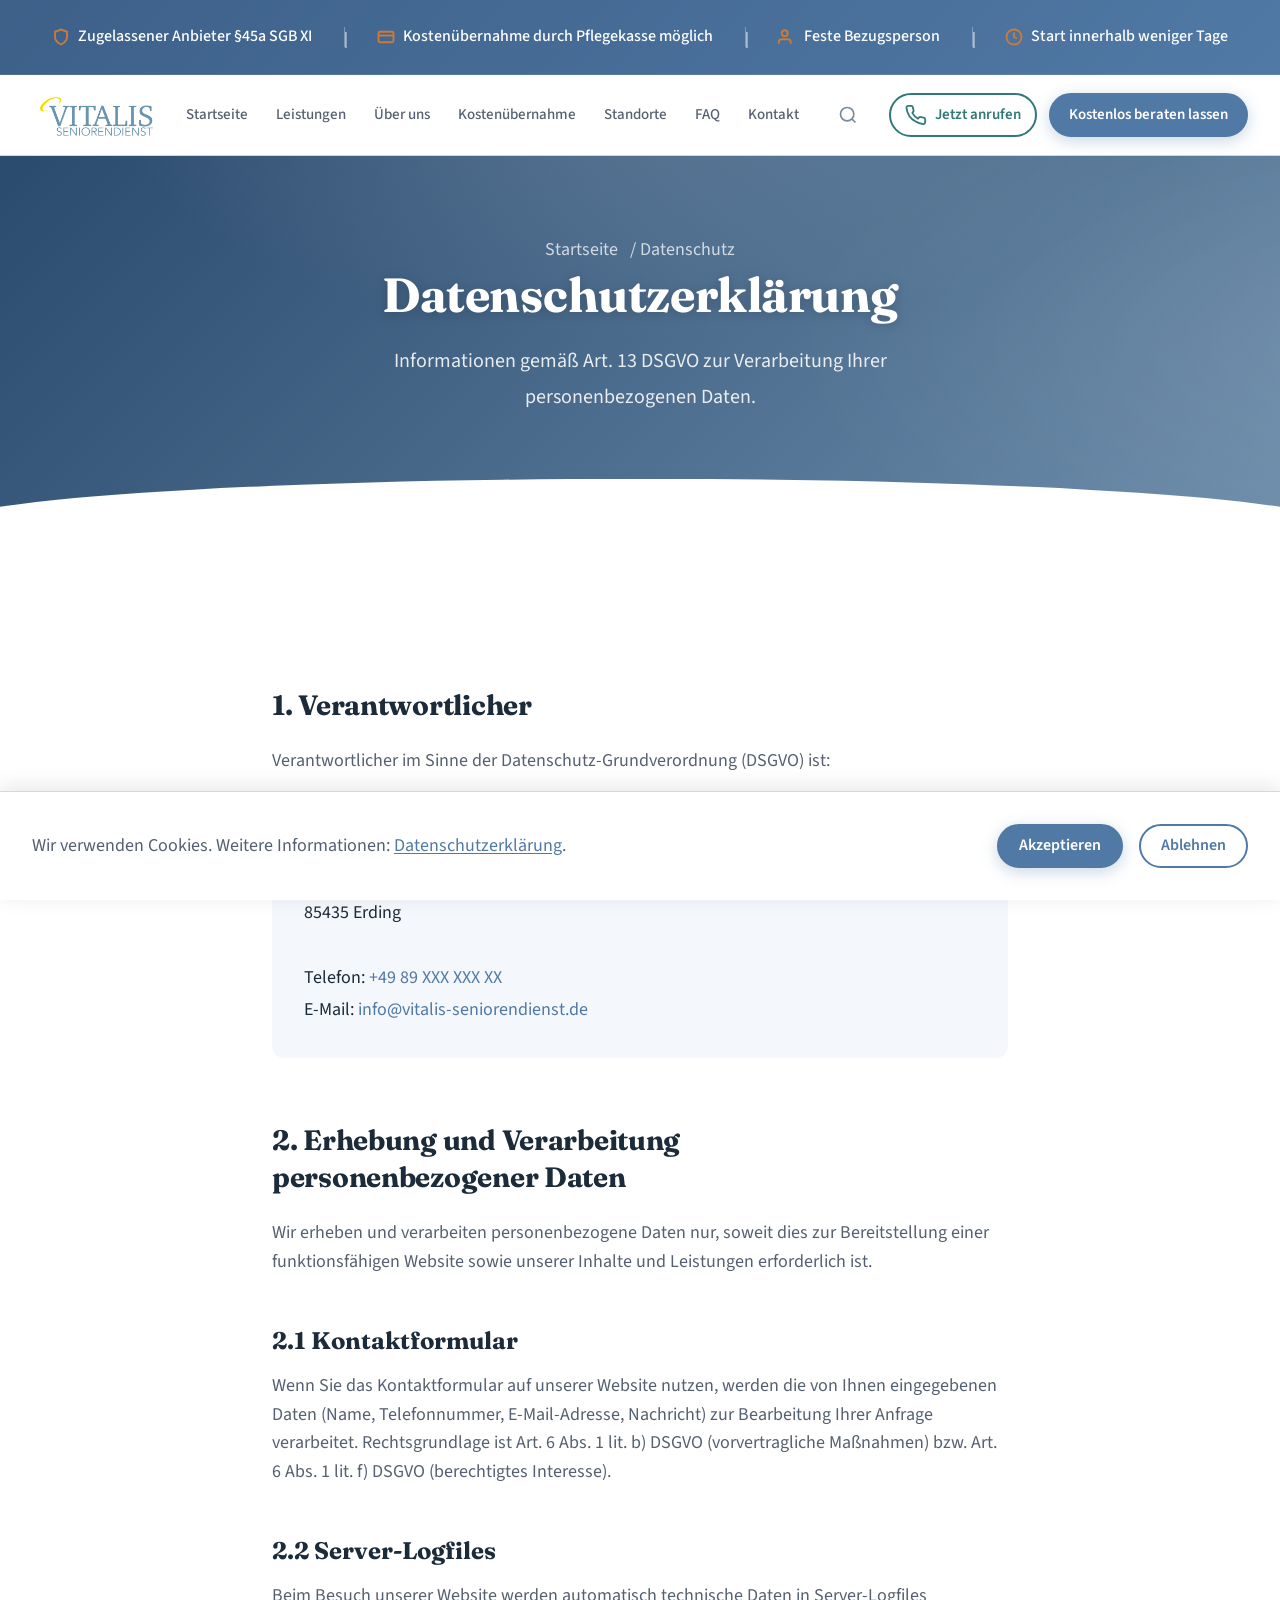
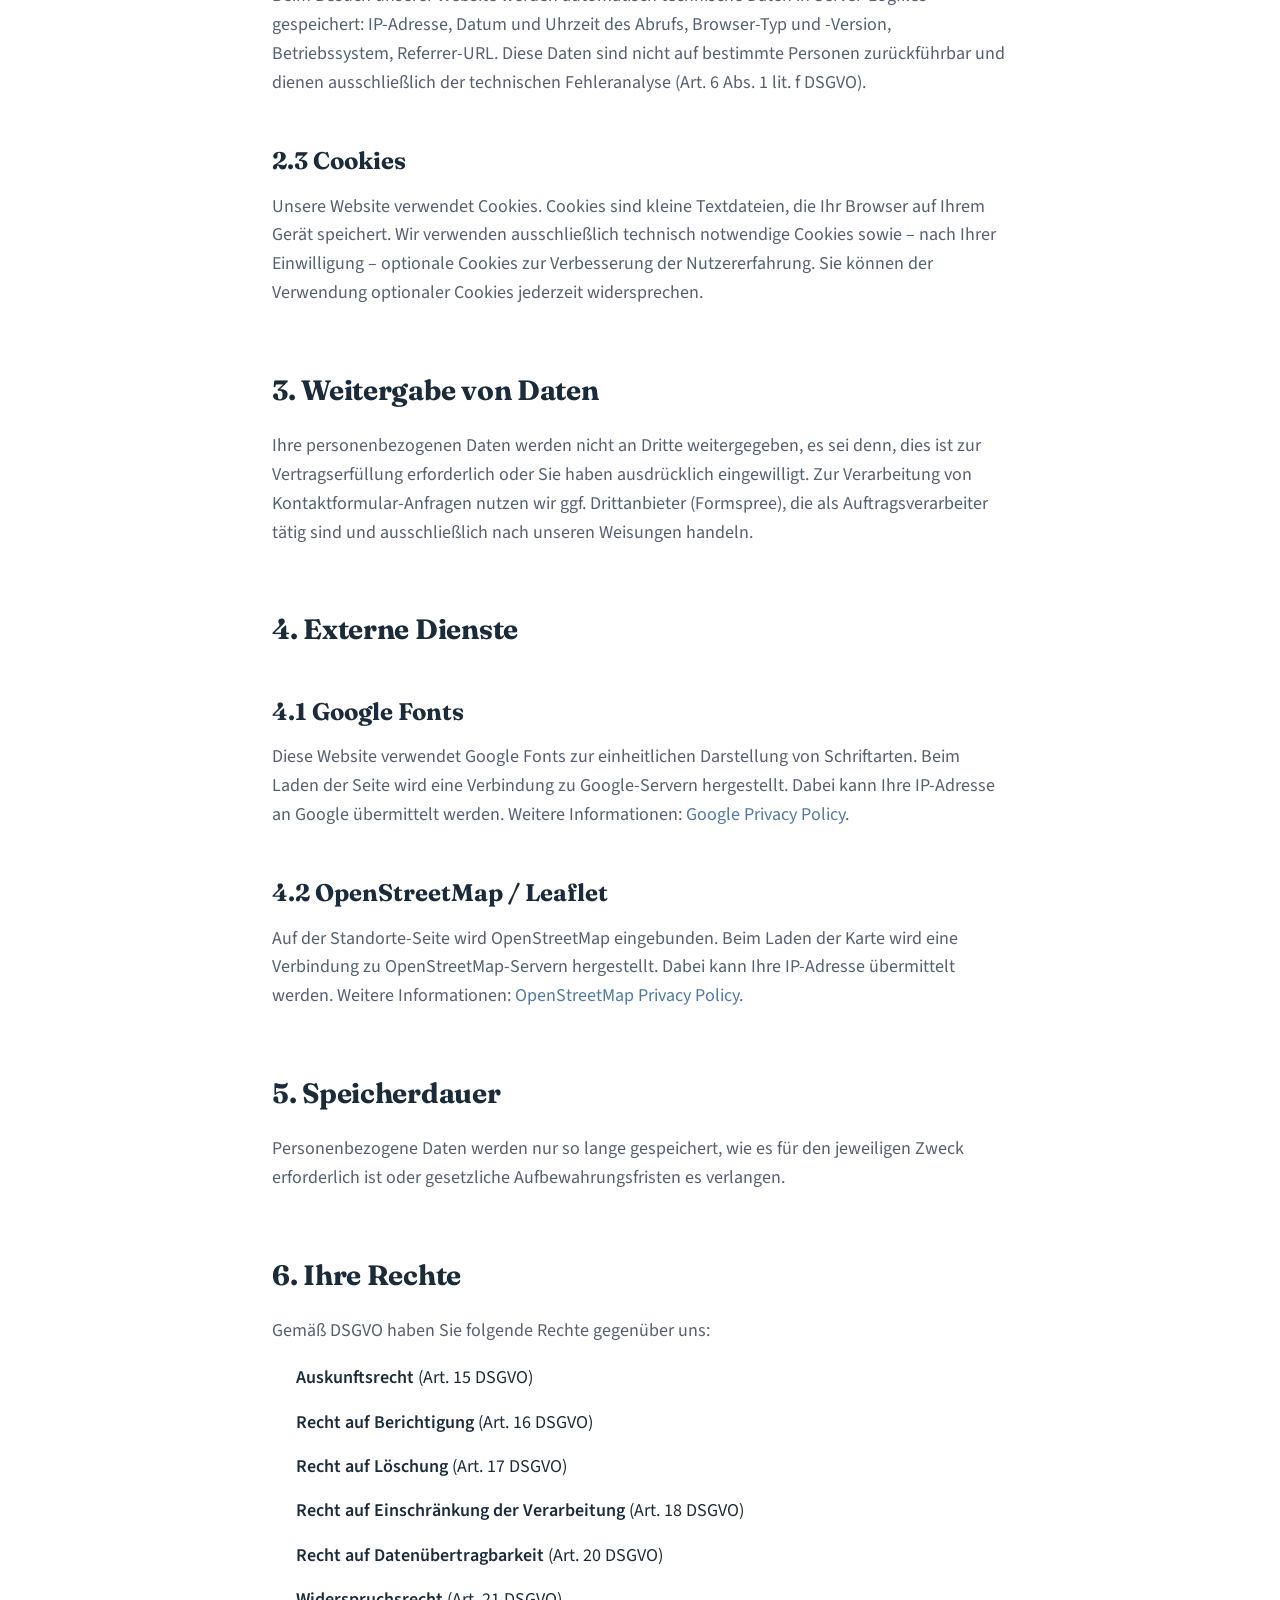
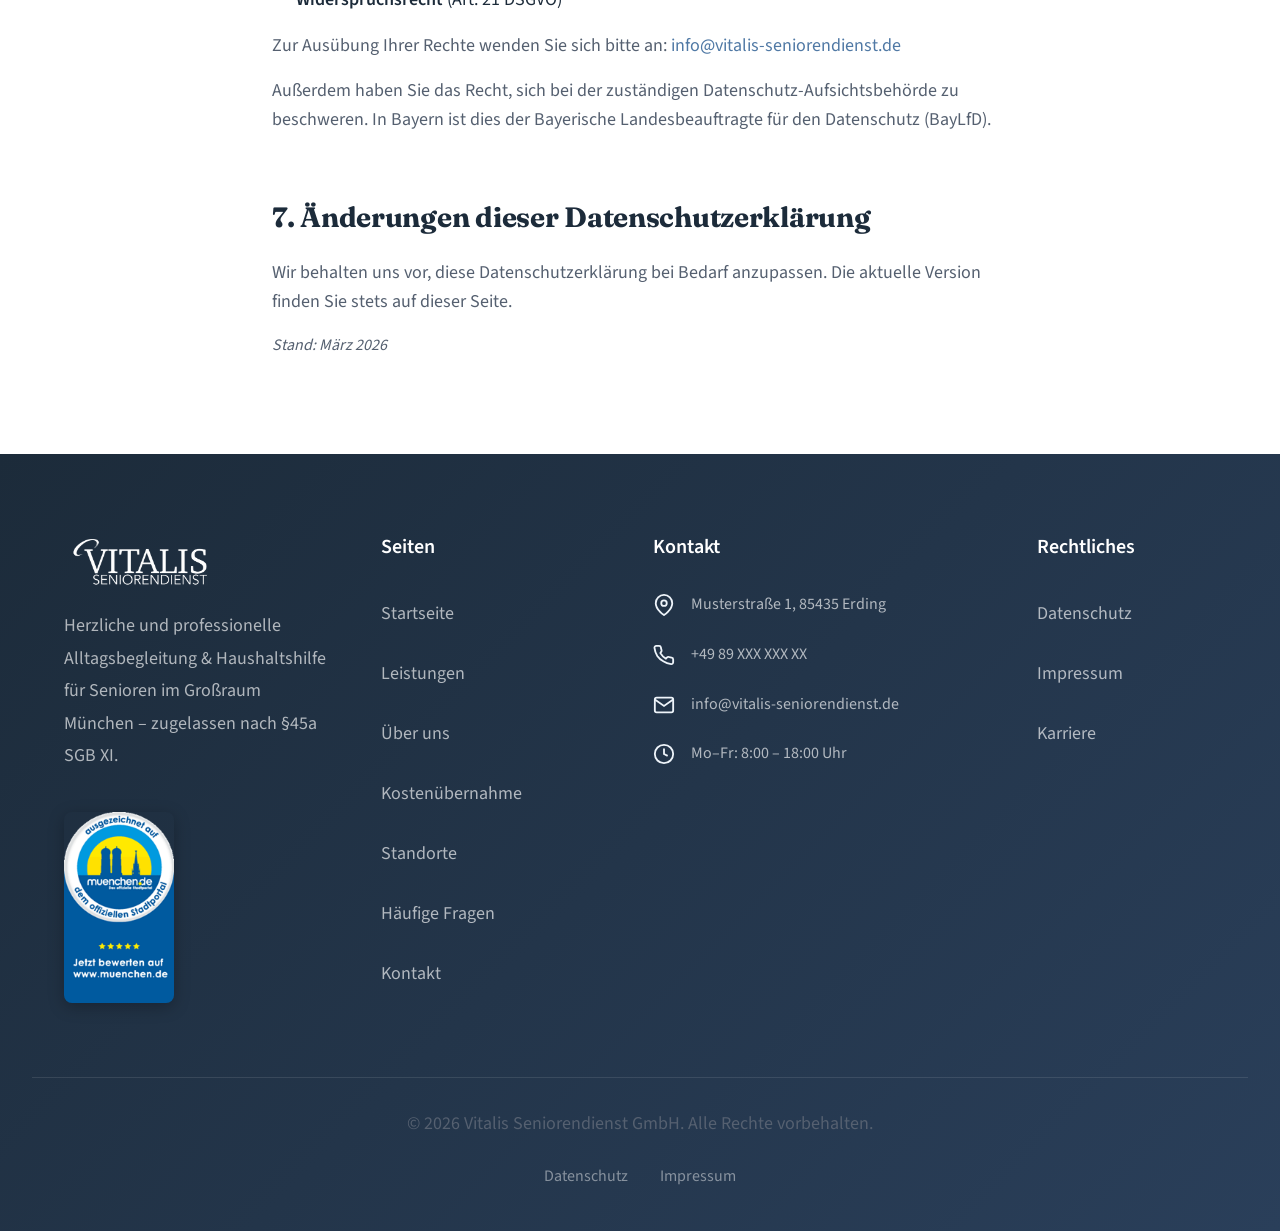
==== commit 92fa767e: "INT-215 Kostentabelle-Umbau + leistungen.html $10K + globaler Font-Tausch INT-215 (kostenuebernahme." ====
--- a/datenschutz.html
+++ b/datenschutz.html
@@ -5,7 +5,7 @@
   <meta name="viewport" content="width=device-width, initial-scale=1.0" />
   <title>Datenschutzerklärung | Vitalis Seniorendienst GmbH</title>
   <meta name="description" content="Datenschutzerklärung der Vitalis Seniorendienst GmbH – Informationen zur Verarbeitung Ihrer personenbezogenen Daten gemäß DSGVO." />
-  <meta name="robots" content="noindex, follow" />  <link rel="preload" href="assets/fonts/inter-latin.woff2" as="font" type="font/woff2" crossorigin />
+  <meta name="robots" content="noindex, follow" />  <link rel="preload" href="assets/fonts/source-sans-3-latin.woff2" as="font" type="font/woff2" crossorigin />
   <link rel="stylesheet" href="css/main.css" />
   <link rel="stylesheet" href="css/components.css" />
   <link rel="stylesheet" href="css/responsive.css" />
--- a/css/main.css
+++ b/css/main.css
@@ -4,36 +4,38 @@
    ======================================== */
 
 /* --- Self-hosted Fonts (DSGVO-konform, kein Google-CDN) --- */
+/* Body: Source Sans 3 (variable 400–700) – humanistischer Sans, senior-lesbar, self-hosted (DSGVO, INT-205) */
 @font-face {
-  font-family: 'Inter';
+  font-family: 'Source Sans 3';
   font-style: normal;
   font-weight: 400 700;
   font-display: swap;
-  src: url('../assets/fonts/inter-latin-ext.woff2') format('woff2');
+  src: url('../assets/fonts/source-sans-3-latin-ext.woff2') format('woff2');
   unicode-range: U+0100-02BA, U+02BD-02C5, U+02C7-02CC, U+02CE-02D7, U+02DD-02FF, U+0304, U+0308, U+0329, U+1D00-1DBF, U+1E00-1E9F, U+1EF2-1EFF, U+2020, U+20A0-20AB, U+20AD-20C0, U+2113, U+2C60-2C7F, U+A720-A7FF;
 }
 @font-face {
-  font-family: 'Inter';
+  font-family: 'Source Sans 3';
   font-style: normal;
   font-weight: 400 700;
   font-display: swap;
-  src: url('../assets/fonts/inter-latin.woff2') format('woff2');
+  src: url('../assets/fonts/source-sans-3-latin.woff2') format('woff2');
   unicode-range: U+0000-00FF, U+0131, U+0152-0153, U+02BB-02BC, U+02C6, U+02DA, U+02DC, U+0304, U+0308, U+0329, U+2000-206F, U+20AC, U+2122, U+2191, U+2193, U+2212, U+2215, U+FEFF, U+FFFD;
 }
+/* Headings: Fraunces (variable 400–900, optical sizing) – distinktive Display-Serif, self-hosted */
 @font-face {
-  font-family: 'Playfair Display';
+  font-family: 'Fraunces';
   font-style: normal;
-  font-weight: 600 700;
+  font-weight: 400 900;
   font-display: swap;
-  src: url('../assets/fonts/playfair-display-latin-ext.woff2') format('woff2');
+  src: url('../assets/fonts/fraunces-latin-ext.woff2') format('woff2');
   unicode-range: U+0100-02BA, U+02BD-02C5, U+02C7-02CC, U+02CE-02D7, U+02DD-02FF, U+0304, U+0308, U+0329, U+1D00-1DBF, U+1E00-1E9F, U+1EF2-1EFF, U+2020, U+20A0-20AB, U+20AD-20C0, U+2113, U+2C60-2C7F, U+A720-A7FF;
 }
 @font-face {
-  font-family: 'Playfair Display';
+  font-family: 'Fraunces';
   font-style: normal;
-  font-weight: 600 700;
+  font-weight: 400 900;
   font-display: swap;
-  src: url('../assets/fonts/playfair-display-latin.woff2') format('woff2');
+  src: url('../assets/fonts/fraunces-latin.woff2') format('woff2');
   unicode-range: U+0000-00FF, U+0131, U+0152-0153, U+02BB-02BC, U+02C6, U+02DA, U+02DC, U+0304, U+0308, U+0329, U+2000-206F, U+20AC, U+2122, U+2191, U+2193, U+2212, U+2215, U+FEFF, U+FFFD;
 }
 
@@ -62,8 +64,8 @@
 
   --color-danger:   #d4534a;
 
-  --font-body: 'Inter', -apple-system, BlinkMacSystemFont, 'Segoe UI', Roboto, sans-serif;
-  --font-heading: 'Playfair Display', Georgia, 'Times New Roman', serif;
+  --font-body: 'Source Sans 3', -apple-system, BlinkMacSystemFont, 'Segoe UI', sans-serif;
+  --font-heading: 'Fraunces', Georgia, 'Times New Roman', serif;
 
   --fs-xs: 0.875rem;
   --fs-sm: 1rem;
@@ -378,6 +380,10 @@
 
 .bg-section {
   background: #F4F7FB;
+}
+
+.bg-ink {
+  background: var(--ink-bg);
 }
 
 .bg-cream {
@@ -684,11 +690,14 @@
   border-radius: var(--radius-pill);
 }
 
-/* --- Animate on Scroll Base --- */
+/* --- Animate on Scroll Base ---
+   Verfeinert: kürzere Distanz + handgemachte Easing-Kurve (easeOutQuart)
+   statt uniformem 0.6s ease. Wirkt „whisper" statt AOS-Slop. */
 .fade-in {
   opacity: 0;
-  transform: translateY(24px);
-  transition: opacity 0.6s ease, transform 0.6s ease;
+  transform: translateY(16px);
+  transition: opacity 0.55s cubic-bezier(0.22, 0.61, 0.36, 1),
+              transform 0.55s cubic-bezier(0.22, 0.61, 0.36, 1);
 }
 
 .fade-in.is-visible {
@@ -698,24 +707,26 @@
 
 .fade-in-left {
   opacity: 0;
-  transform: translateX(-24px);
-  transition: opacity 0.6s ease, transform 0.6s ease;
+  transform: translate3d(-16px, 4px, 0);
+  transition: opacity 0.55s cubic-bezier(0.22, 0.61, 0.36, 1),
+              transform 0.55s cubic-bezier(0.22, 0.61, 0.36, 1);
 }
 
 .fade-in-left.is-visible {
   opacity: 1;
-  transform: translateX(0);
+  transform: translate3d(0, 0, 0);
 }
 
 .fade-in-right {
   opacity: 0;
-  transform: translateX(24px);
-  transition: opacity 0.6s ease, transform 0.6s ease;
+  transform: translate3d(16px, 4px, 0);
+  transition: opacity 0.55s cubic-bezier(0.22, 0.61, 0.36, 1),
+              transform 0.55s cubic-bezier(0.22, 0.61, 0.36, 1);
 }
 
 .fade-in-right.is-visible {
   opacity: 1;
-  transform: translateX(0);
+  transform: translate3d(0, 0, 0);
 }
 
 .scale-in {
--- a/css/components.css
+++ b/css/components.css
@@ -2460,6 +2460,41 @@
   border-left: 2px solid var(--amber);
 }
 
+/* ── Gruppen-Trennzeilen (Über Vitalis abrechenbar / Weitere Kassenleistungen) ── */
+.leistungs-tabelle__group td {
+  border-left: none;
+}
+
+.leistungs-tabelle__group-head {
+  padding: var(--spacing-md) var(--spacing-2xl);
+  text-align: left;
+  font-size: var(--fs-sm);
+  font-weight: var(--fw-bold);
+  letter-spacing: 0.06em;
+  text-transform: uppercase;
+  color: var(--blue-dark);
+  background: var(--blue-ghost);
+  border-top: 1px solid var(--ink-border);
+  border-bottom: 1px solid var(--ink-border);
+}
+
+/* Inline-Link innerhalb einer Leistungsbeschreibung (Cross-Selling / Formular) */
+.leistungs-tabelle__inline-link {
+  color: var(--blue);
+  font-weight: var(--fw-semibold);
+  text-decoration: underline;
+  text-underline-offset: 2px;
+}
+
+.leistungs-tabelle__inline-link:hover {
+  color: var(--blue-dark);
+}
+
+/* CTA unter der Tabelle: „Alle Leistungen ansehen" */
+.leistungs-tabelle__alle-cta {
+  margin-top: var(--spacing-xl);
+}
+
 /* ── Betragswert ── */
 .leistungs-tabelle__wert {
   display: block;
